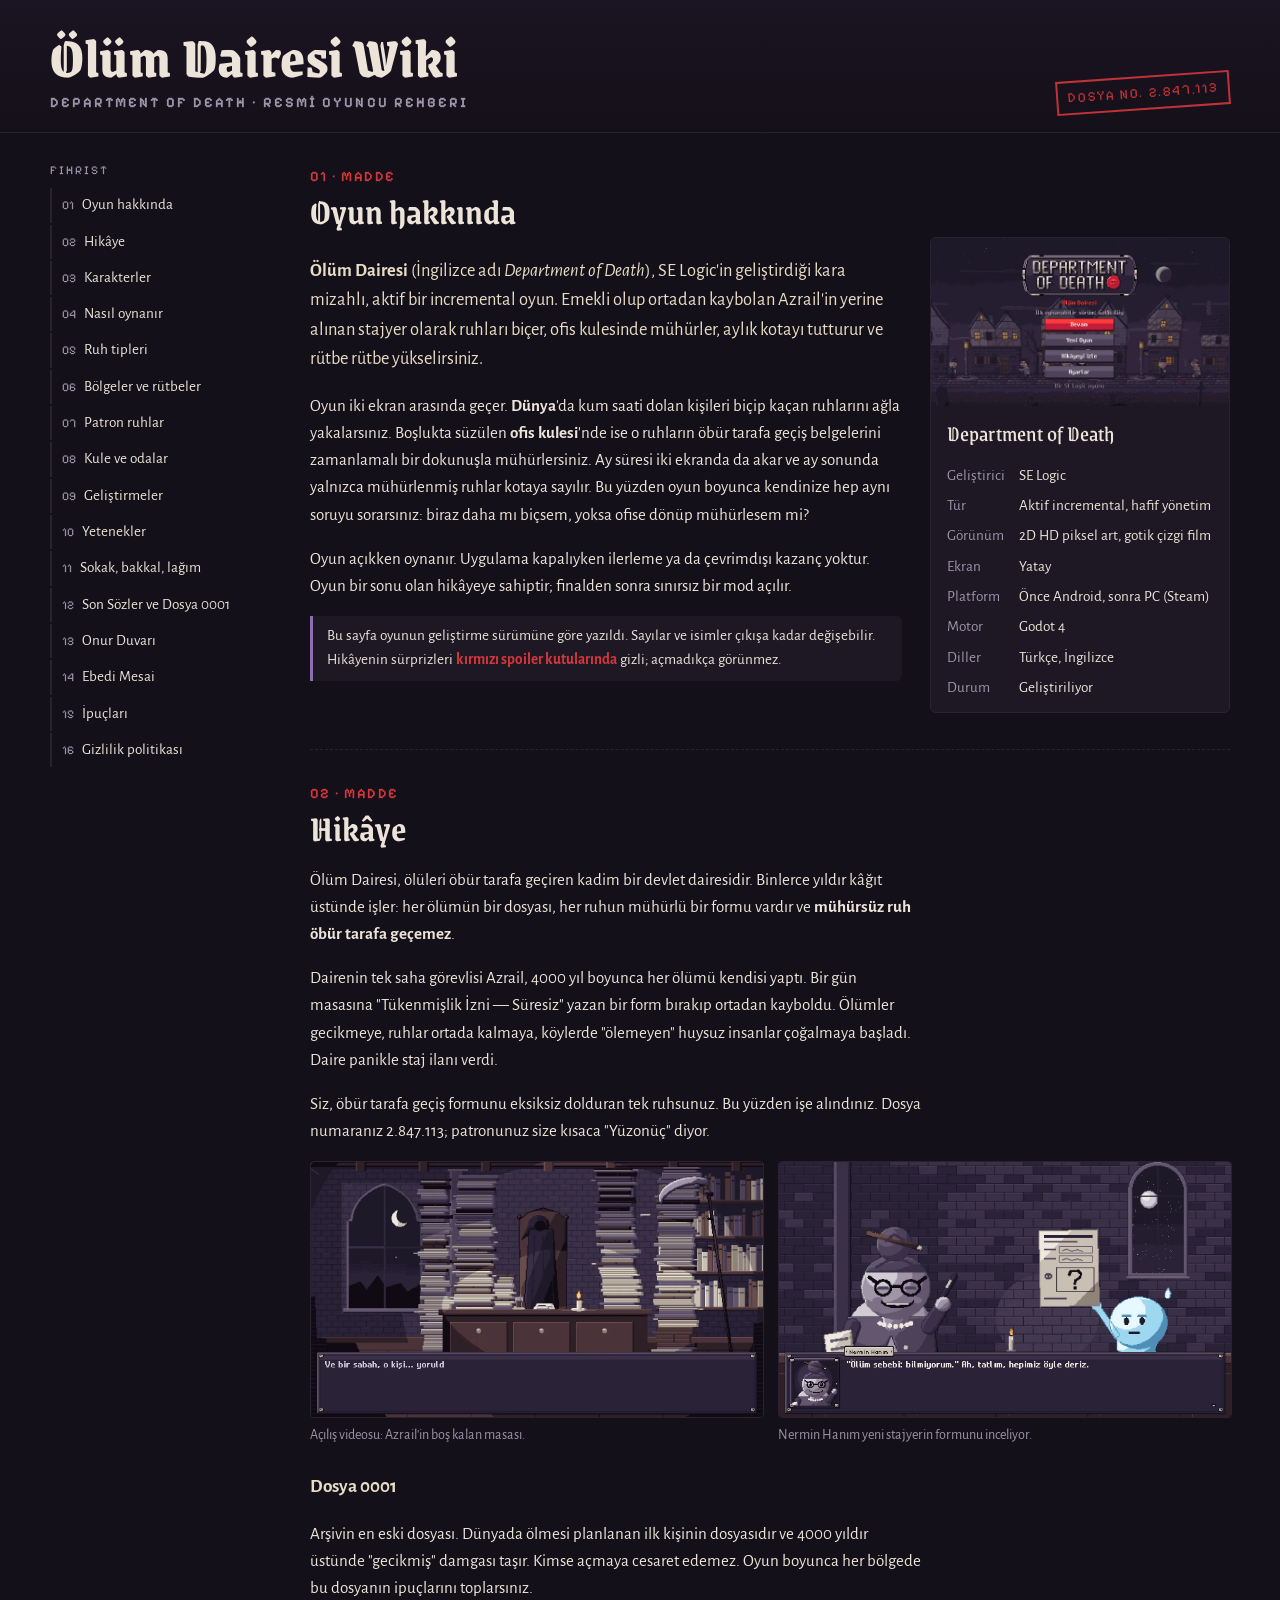
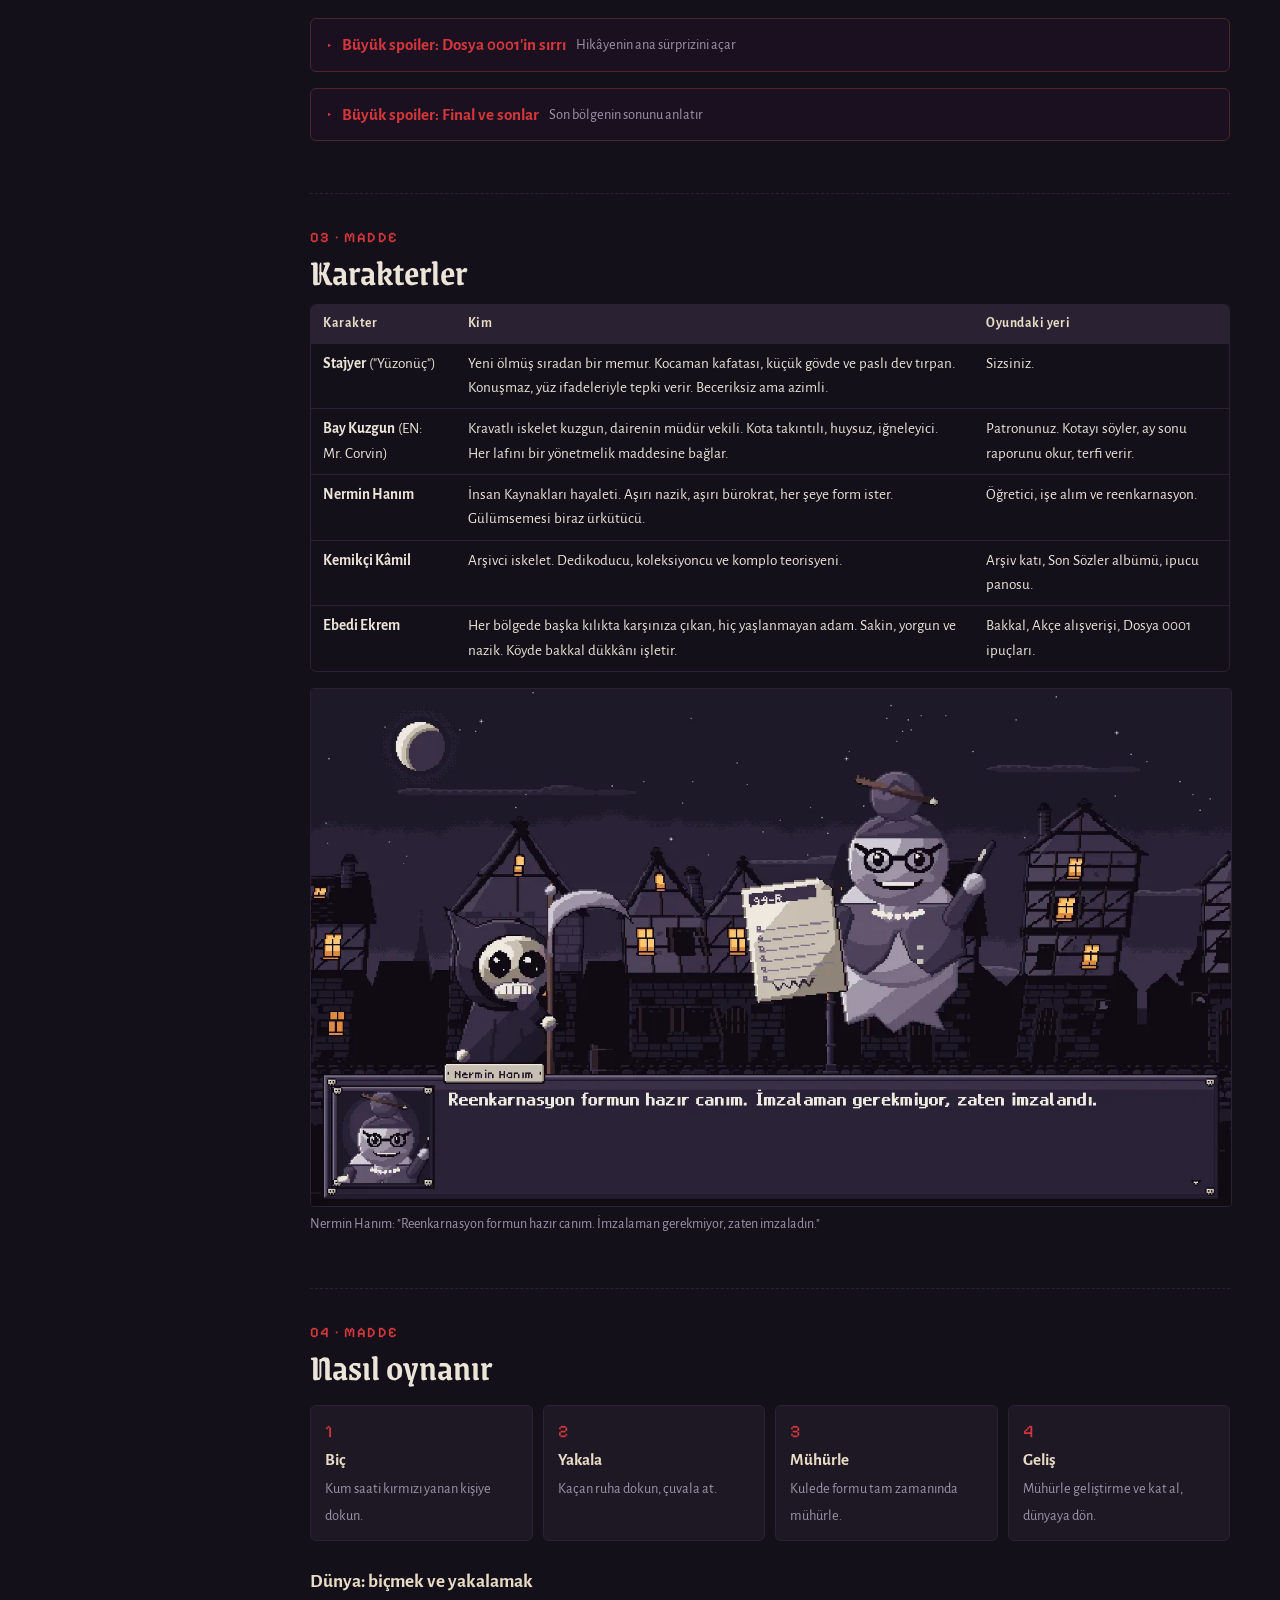
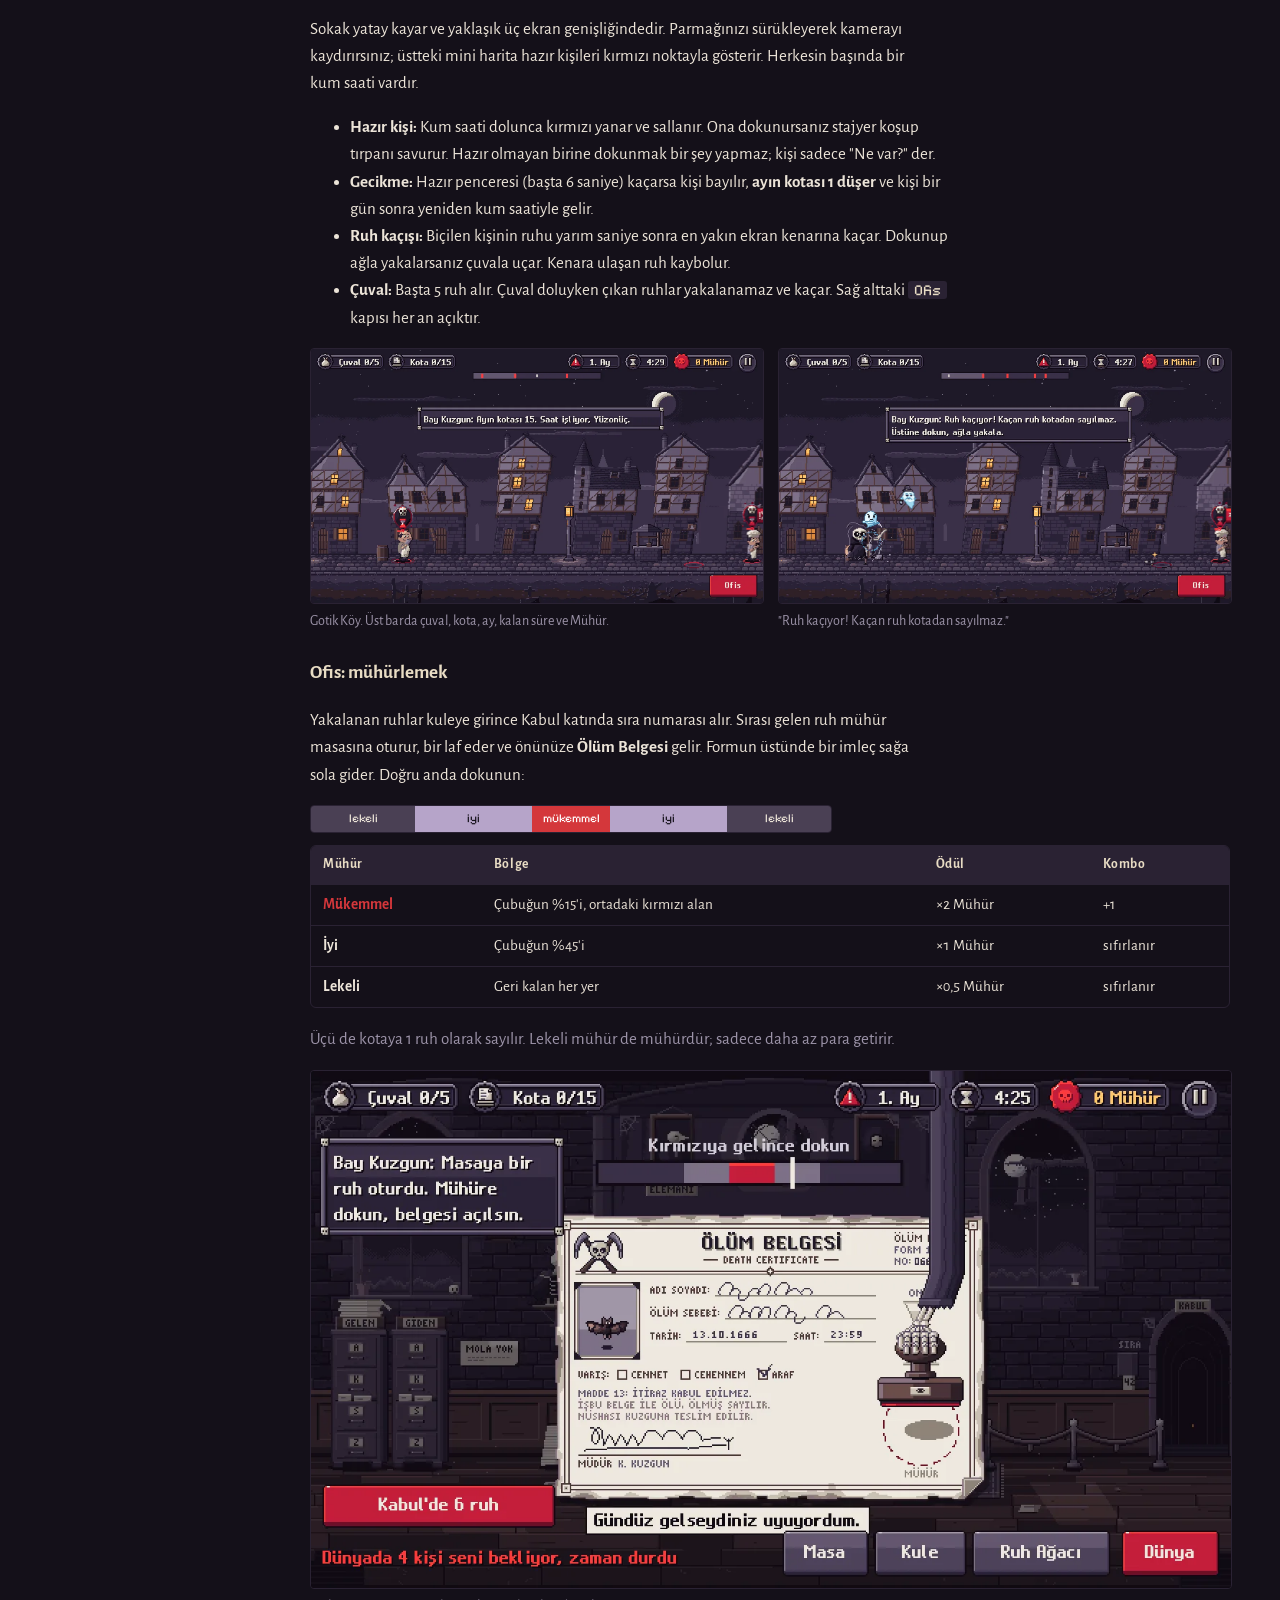
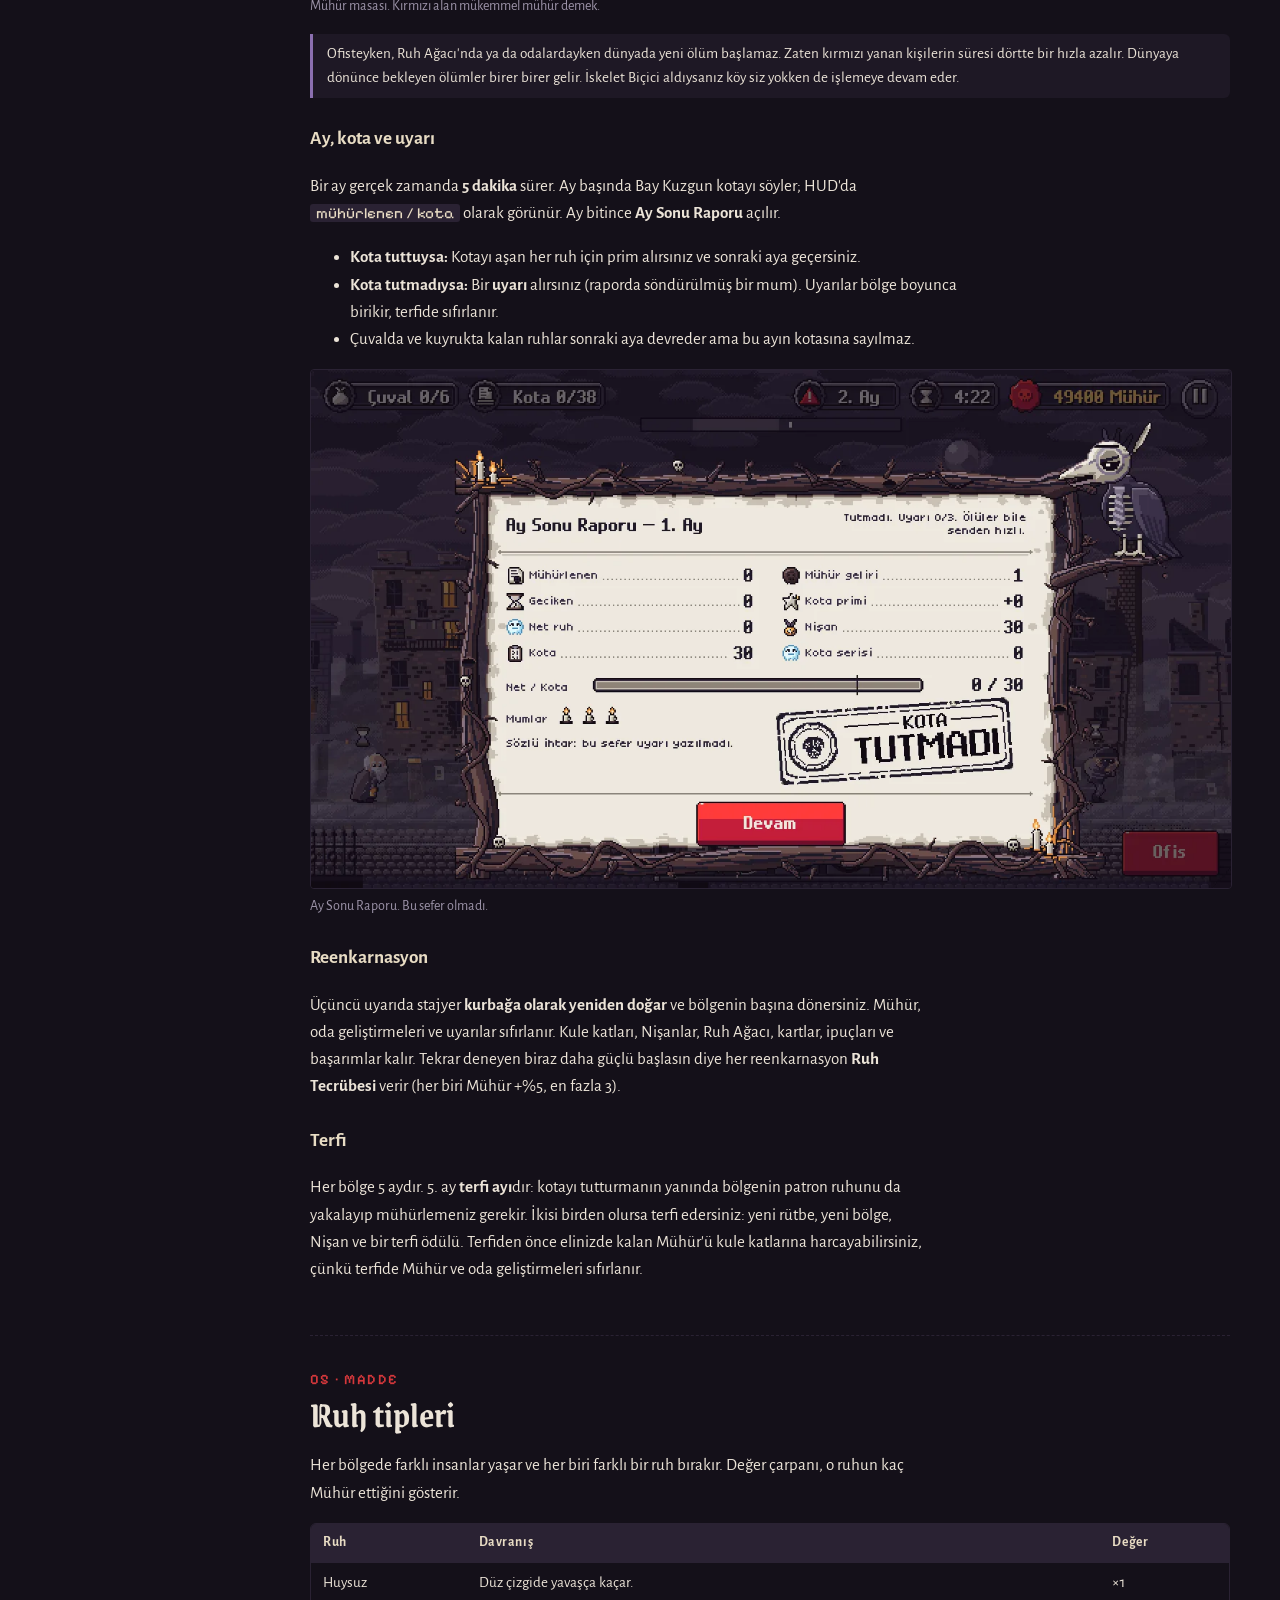
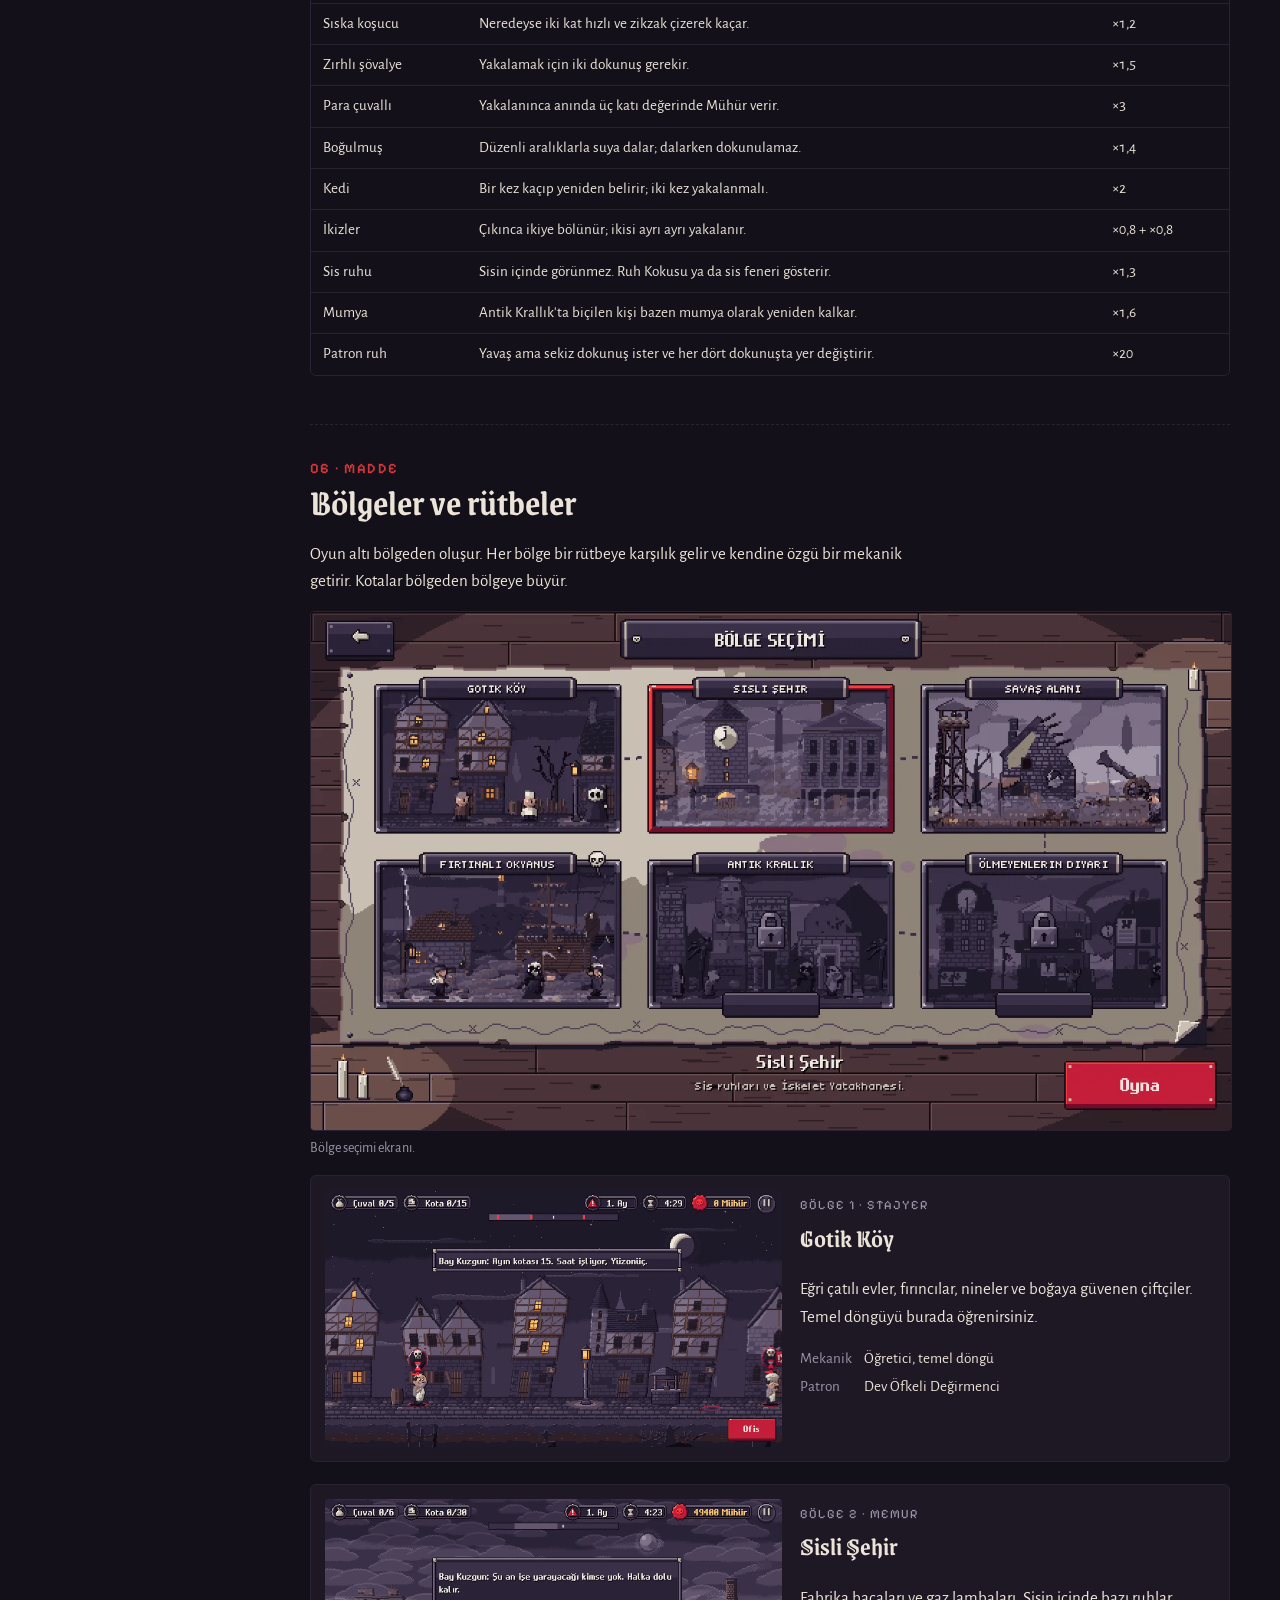
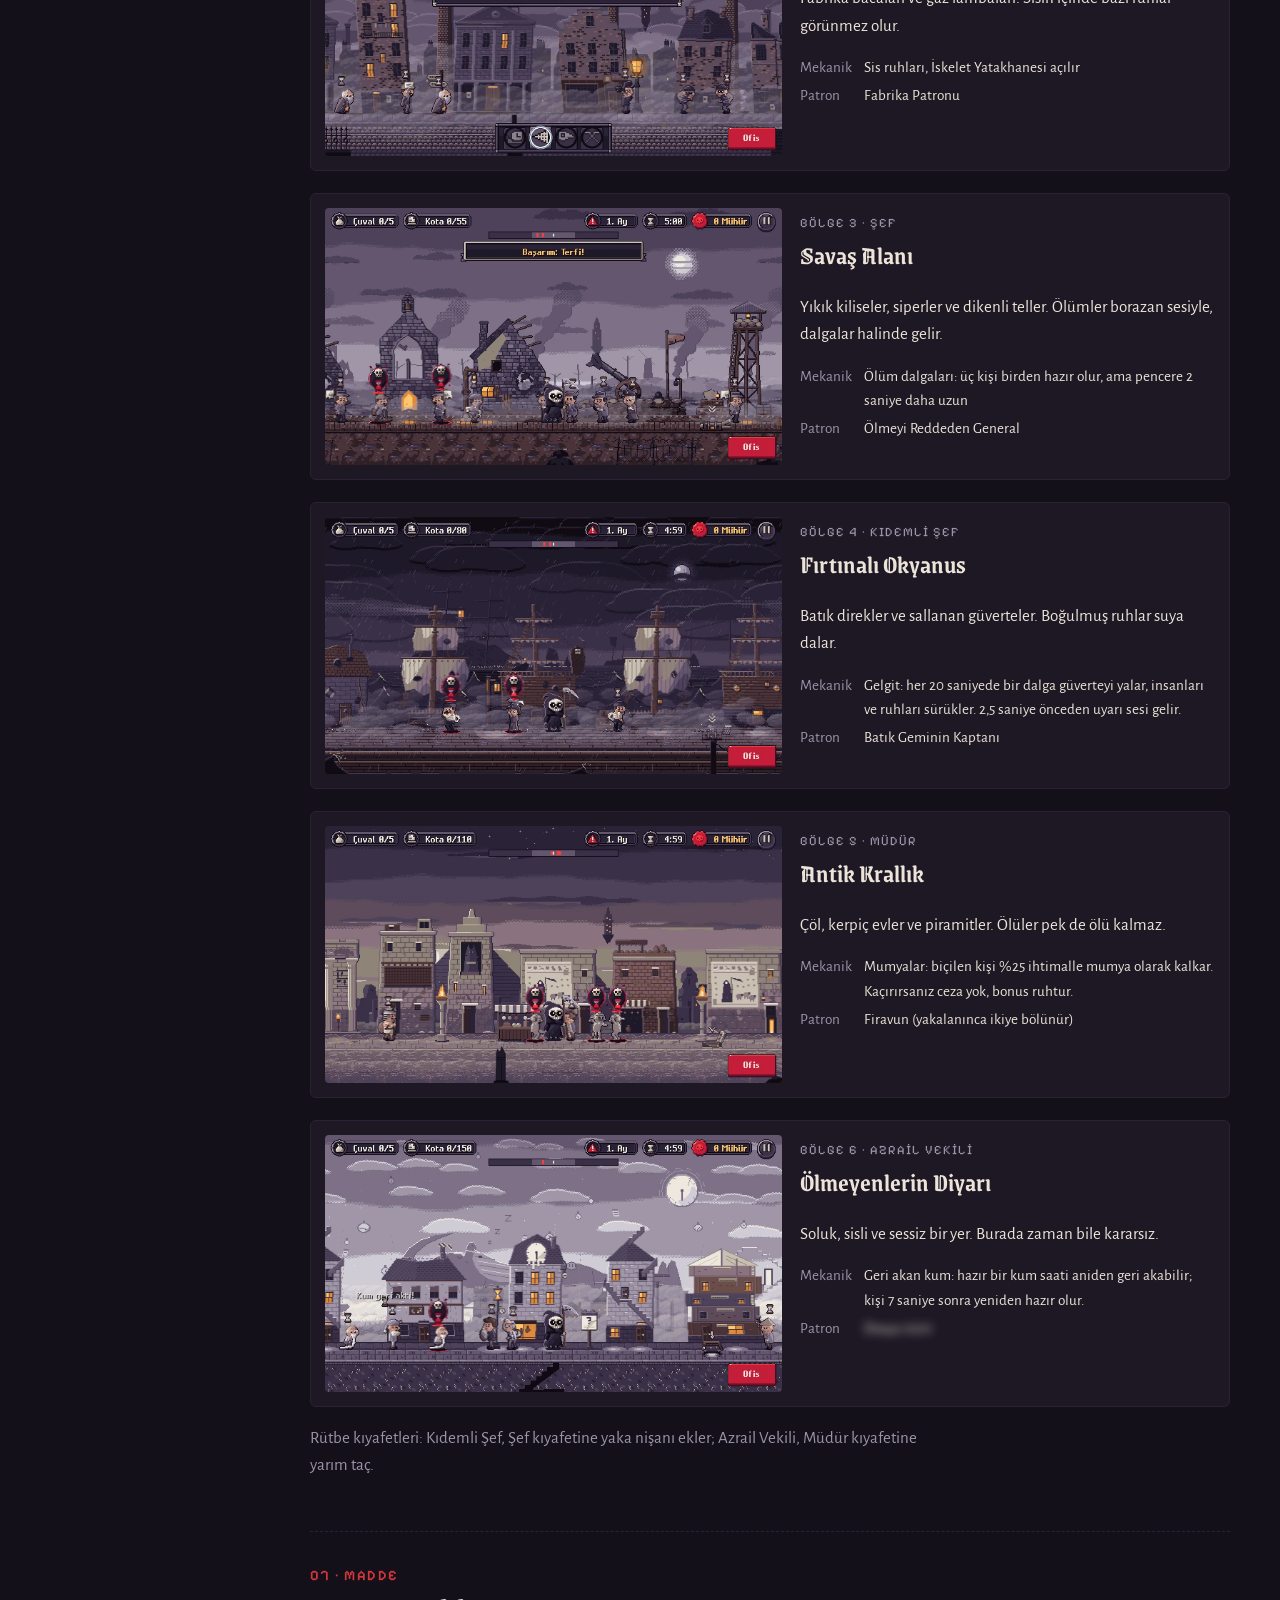
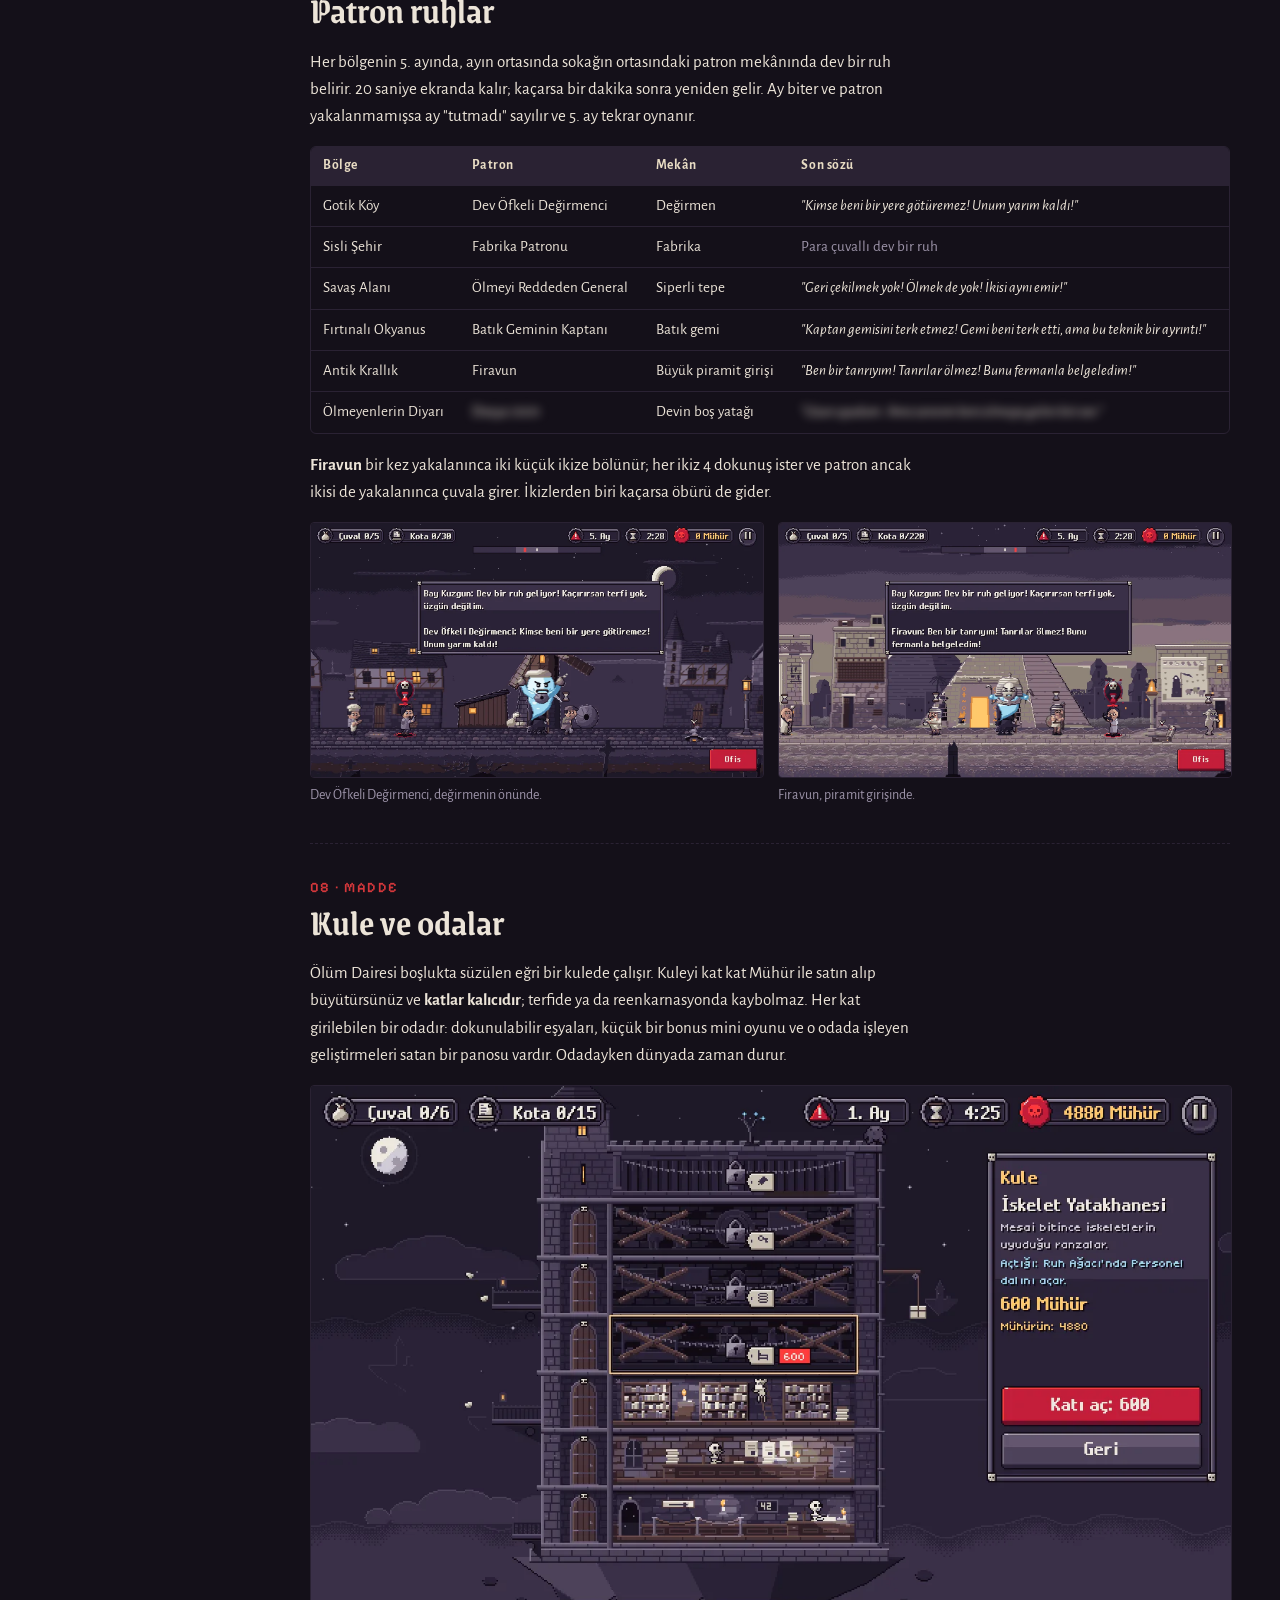
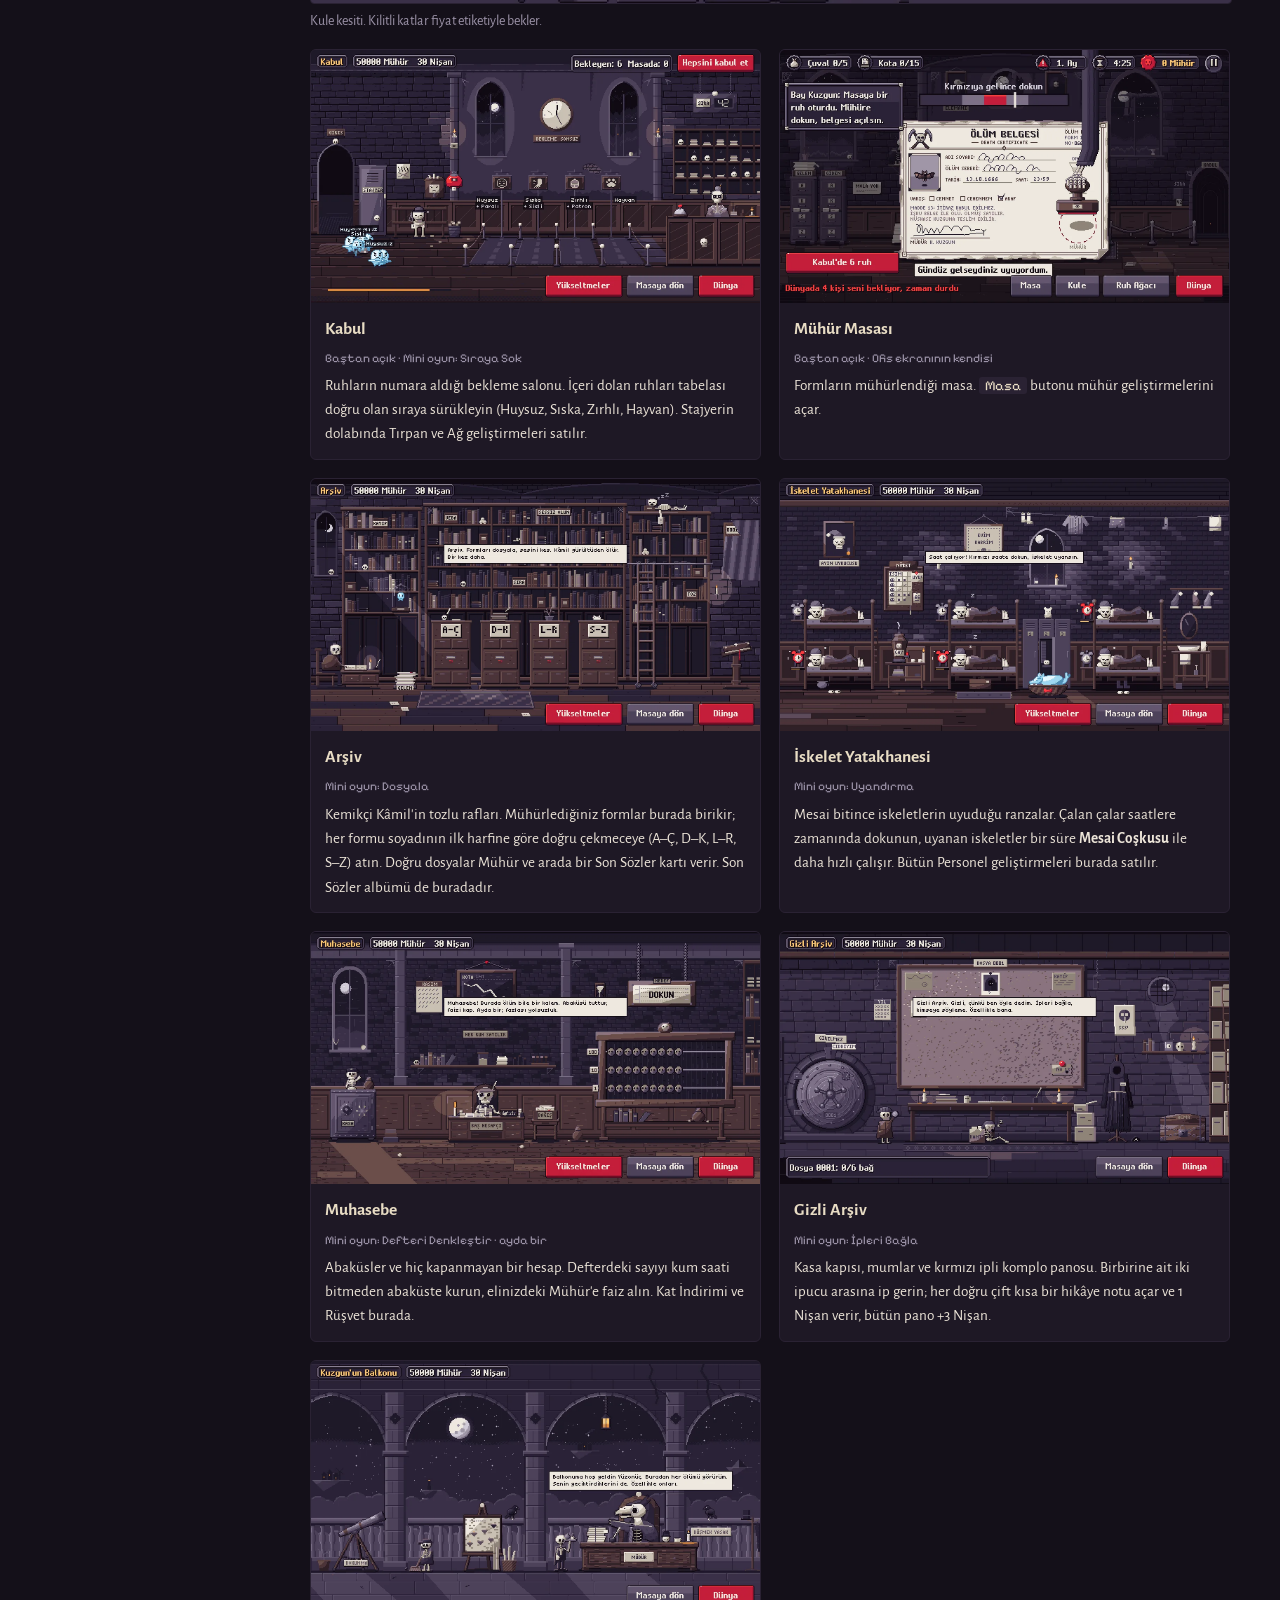
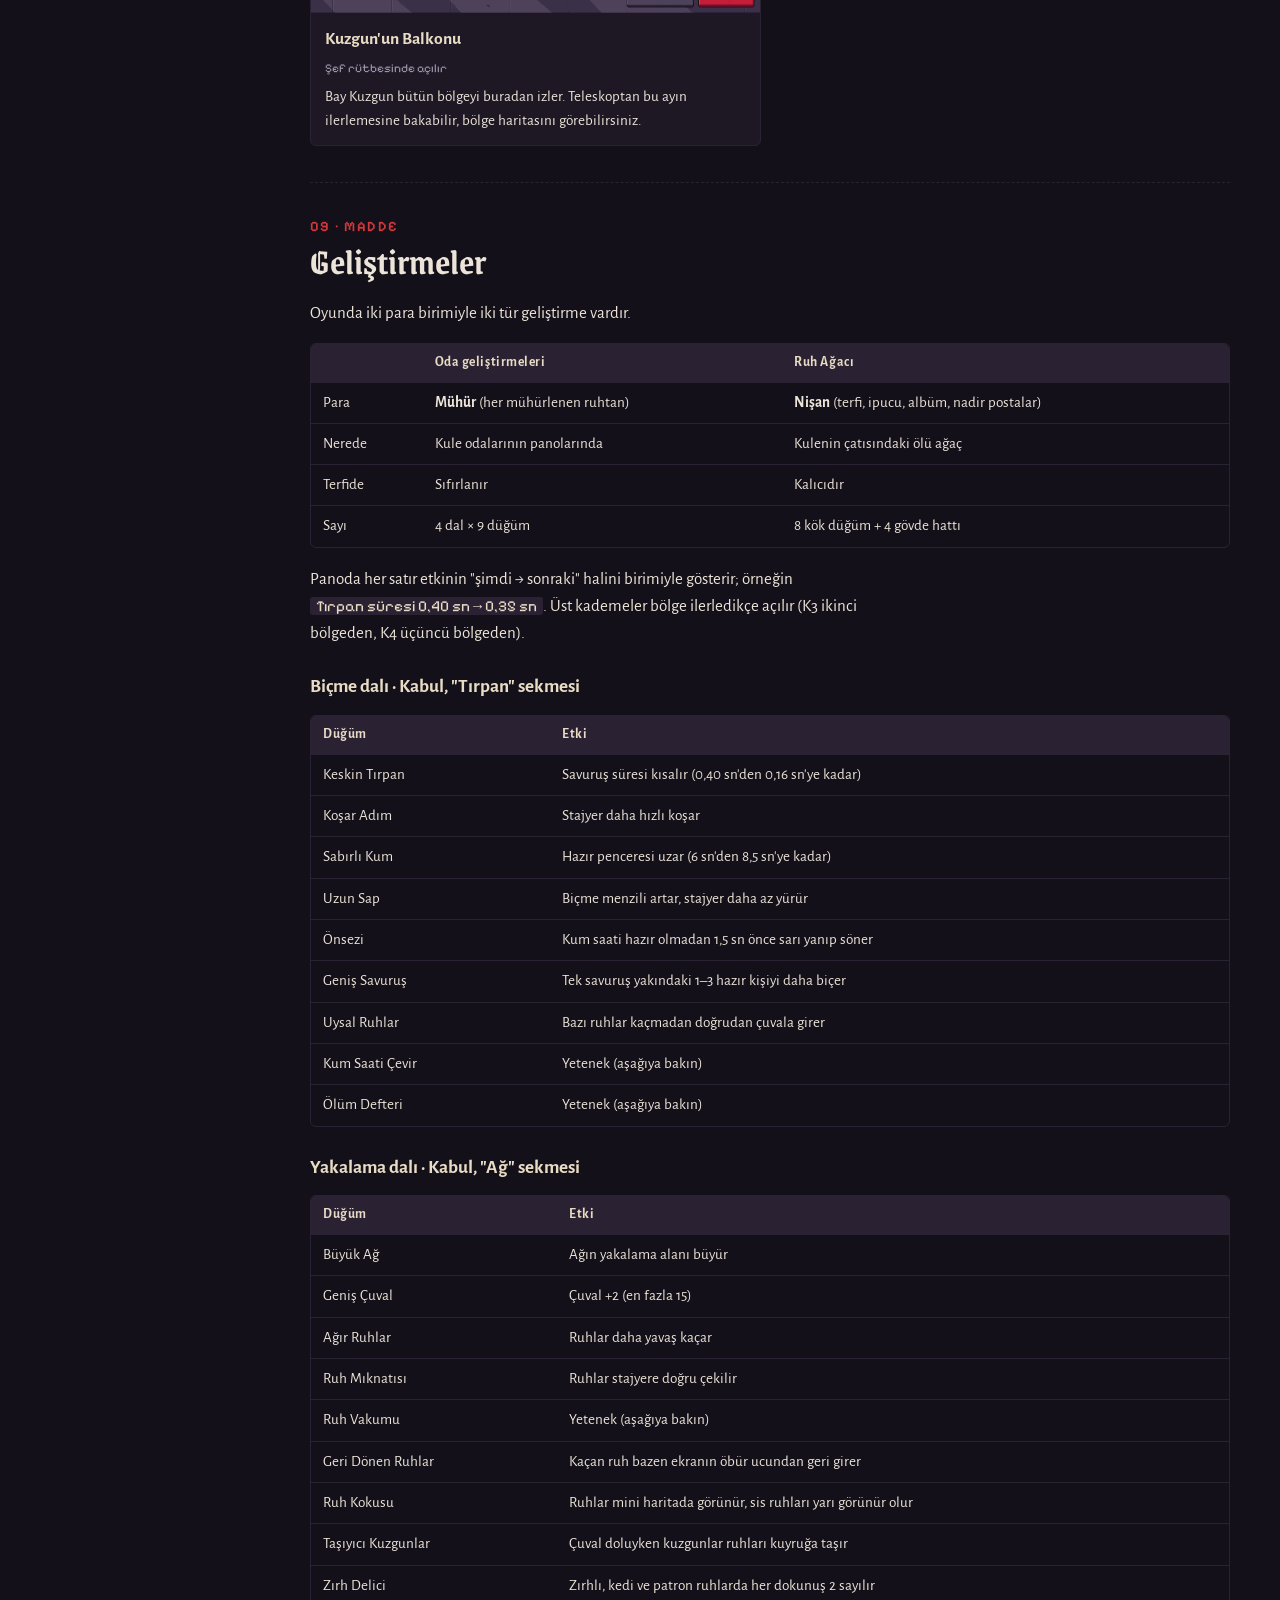
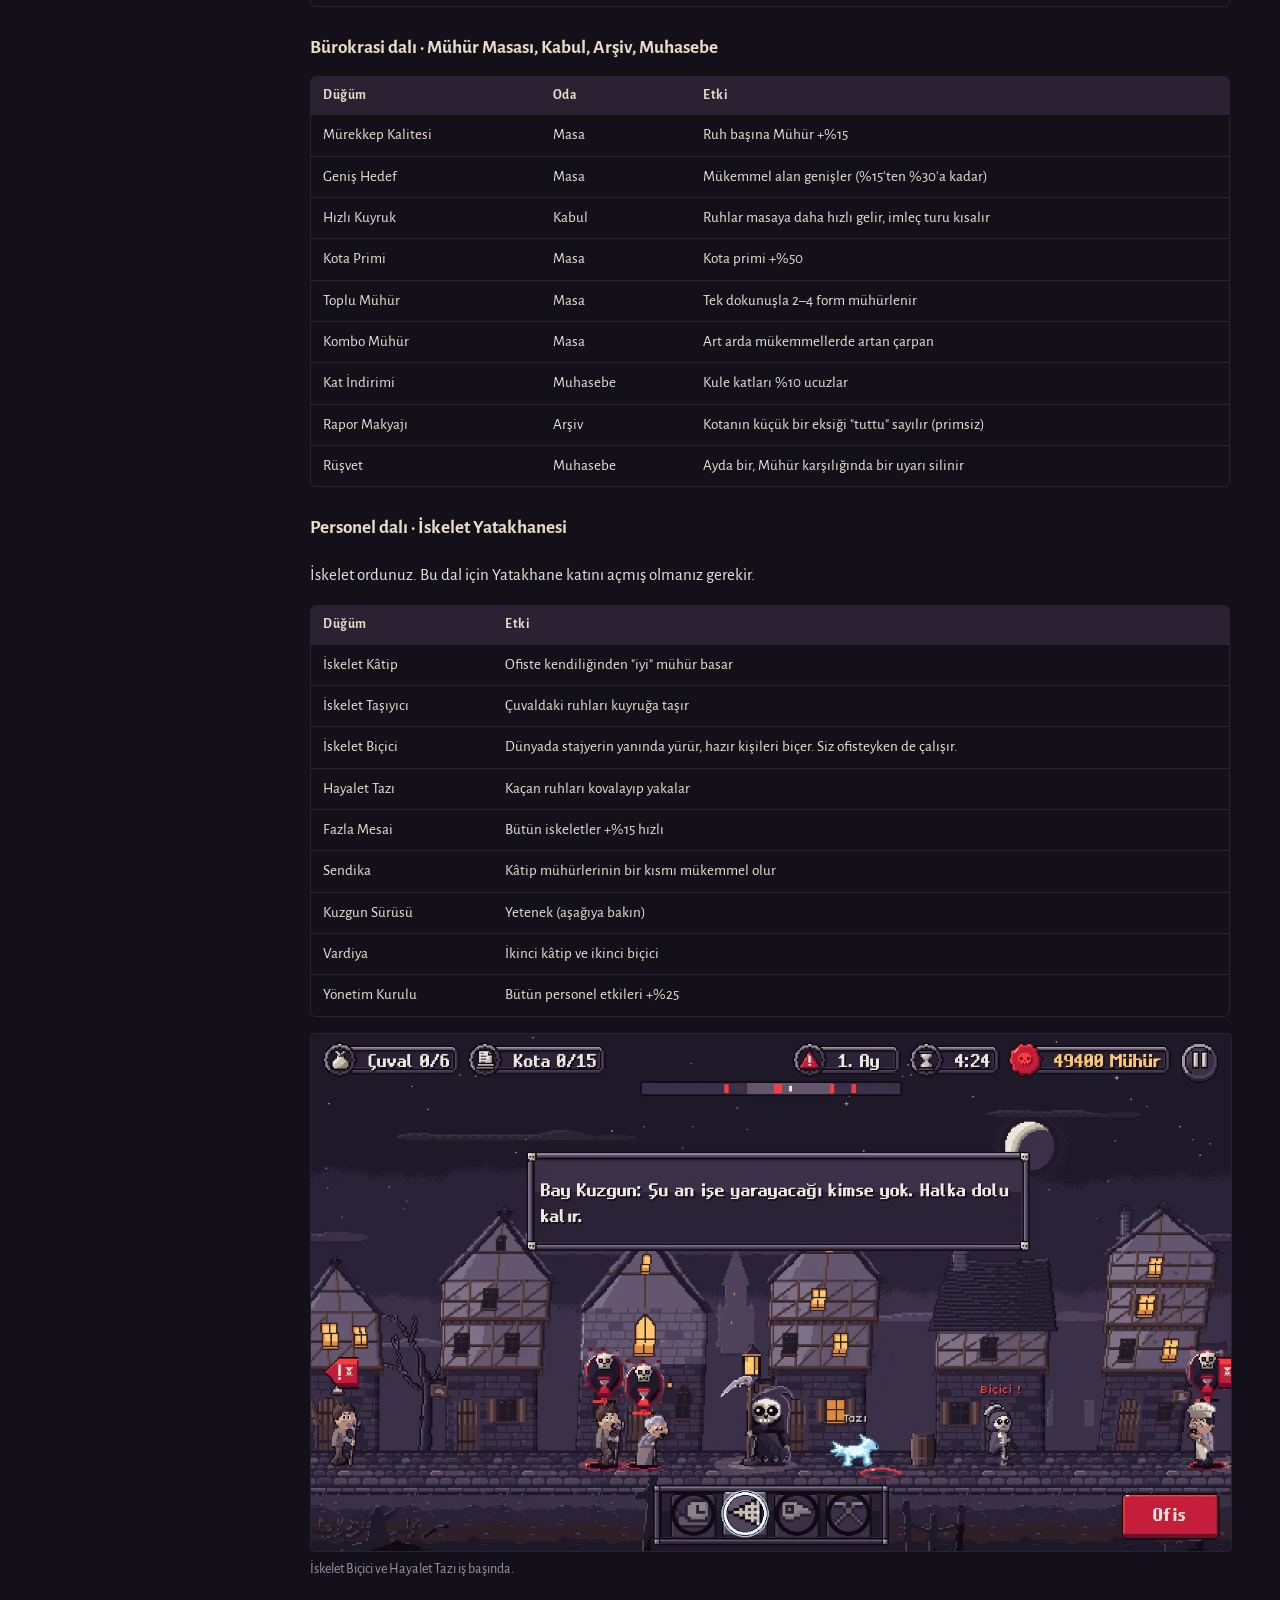
==== index.html @ 9bfd8028 "Add files via upload" ====
<!doctype html><html><head><meta charset="utf-8"><meta name=viewport content="width=device-width,initial-scale=1,viewport-fit=cover"><style>:root{color-scheme:light;box-sizing:border-box;padding-top:env(safe-area-inset-top,0px);padding-bottom:env(safe-area-inset-bottom,0px)}html{scroll-padding-top:env(safe-area-inset-top,0px)}body{margin:0;padding:0;font:14px -apple-system,BlinkMacSystemFont,sans-serif;background:#fff;color:#000}img{max-width:100%}[hidden]:not([hidden=until-found i]){display:none!important}</style></head><body>
<title>Ölüm Dairesi Wiki</title>
<link rel="preconnect" href="https://fonts.googleapis.com">
<link rel="preconnect" href="https://fonts.gstatic.com" crossorigin>
<link rel="stylesheet" href="https://fonts.googleapis.com/css2?family=Grenze+Gotisch:wght@600;800&family=Alegreya+Sans:ital,wght@0,400;0,500;0,700;1,400&family=Pixelify+Sans:wght@500&display=swap">
<style>
/* Layout: arşiv dosyası gibi bir wiki; solda yapışkan fihrist, sağda maddeler. Oyunun kendi paleti (mor, gri, siyah; kırmızı yalnızca vurgu). Tek ve bilinçli koyu tema. */
:root{
  --void:#141019;          /* kulenin asılı durduğu boşluk */
  --stone:#1e1825;         /* kart zemini */
  --slate:#2a2233;         /* çizgiler, tablo başlıkları */
  --ash:#9c93a8;           /* ikincil metin */
  --bone:#ece4d8;          /* ana metin, kemik rengi */
  --seal:#d4373b;          /* mühür kırmızısı: yalnızca "dokun" ve vurgu */
  --violet:#8b6fb0;        /* ruh moru */
  --parch:#e8dcc4;         /* form kâğıdı */
  --ink:#2b2030;
  --f-display:"Grenze Gotisch","Cormorant Garamond",Georgia,serif;
  --f-body:"Alegreya Sans","Segoe UI",system-ui,sans-serif;
  --f-pixel:"Pixelify Sans","Courier New",monospace;
  color-scheme:dark;
}
html{scroll-behavior:smooth;scroll-padding-top:72px}
@media (prefers-reduced-motion:reduce){html{scroll-behavior:auto}*{transition:none!important}}
body{background:var(--void);color:var(--bone);font-family:var(--f-body);font-size:17px;line-height:1.6}
a{color:#c9a8f0}
a:focus-visible,button:focus-visible,summary:focus-visible{outline:2px solid var(--seal);outline-offset:2px;border-radius:4px}

.wrap{max-width:1180px;margin:0 auto;padding-left:max(16px,env(safe-area-inset-left,0px));padding-right:max(16px,env(safe-area-inset-right,0px))}

/* Başlık bandı */
.mast{border-bottom:1px solid var(--slate);background:linear-gradient(180deg,#1b1422 0%,var(--void) 100%);margin-top:calc(-1 * env(safe-area-inset-top,0px));padding-top:env(safe-area-inset-top,0px)}
.mast .wrap{padding-block:28px 22px;display:flex;flex-wrap:wrap;gap:8px 24px;align-items:end;justify-content:space-between}
.mast h1{font-family:var(--f-display);font-weight:800;font-size:clamp(2.4rem,6vw,3.6rem);line-height:1;margin:0;letter-spacing:.01em;text-wrap:balance}
.mast h1 small{display:block;font-family:var(--f-pixel);font-size:.9rem;letter-spacing:.14em;color:var(--ash);margin-top:10px;text-transform:uppercase}
.stamp{font-family:var(--f-pixel);color:var(--seal);border:2px solid var(--seal);padding:4px 10px;transform:rotate(-4deg);display:inline-block;letter-spacing:.12em;font-size:.85rem;opacity:.9}

/* İki sütun */
.grid{display:grid;grid-template-columns:220px minmax(0,1fr);gap:40px;padding-block:28px 80px}
nav.toc{position:sticky;top:calc(env(safe-area-inset-top,0px) + 16px);align-self:start;max-height:calc(100vh - 32px);overflow:auto;font-size:.95rem}
nav.toc .lbl{font-family:var(--f-pixel);font-size:.75rem;letter-spacing:.16em;color:var(--ash);text-transform:uppercase;margin-bottom:8px}
nav.toc ol{list-style:none;margin:0;padding:0;display:flex;flex-direction:column;gap:2px;counter-reset:t}
nav.toc a{display:block;padding:5px 10px;border-left:2px solid var(--slate);color:var(--bone);text-decoration:none}
nav.toc a:hover{border-left-color:var(--seal);background:var(--stone)}
nav.toc a span{font-family:var(--f-pixel);color:var(--ash);font-size:.75rem;margin-right:8px}

@media (max-width:860px){
  .grid{grid-template-columns:minmax(0,1fr);gap:20px}
  nav.toc{position:sticky;top:env(safe-area-inset-top,0px);z-index:5;background:var(--void);max-height:none;margin-inline:calc(-1 * max(16px,env(safe-area-inset-left,0px)));padding:10px max(16px,env(safe-area-inset-left,0px));border-bottom:1px solid var(--slate)}
  nav.toc .lbl{display:none}
  nav.toc ol{flex-direction:row;overflow-x:auto;gap:6px;scrollbar-width:none}
  nav.toc a{white-space:nowrap;border:1px solid var(--slate);border-radius:999px;padding:4px 12px}
  nav.toc a span{display:none}
  body::before{content:"";position:fixed;inset:0 0 auto;height:env(safe-area-inset-top,0px);z-index:10;background:var(--void)}
}

main{min-width:0}
section{padding-block:8px 36px;border-bottom:1px dashed var(--slate);margin-bottom:28px}
section:last-of-type{border-bottom:0}
h2{font-family:var(--f-display);font-weight:600;font-size:clamp(1.8rem,4vw,2.3rem);line-height:1.1;margin:0 0 6px;text-wrap:balance}
h2 .no{font-family:var(--f-pixel);font-size:.9rem;color:var(--seal);letter-spacing:.1em;display:block;margin-bottom:6px}
h3{font-family:var(--f-body);font-weight:700;font-size:1.2rem;margin:26px 0 8px;color:var(--parch)}
p,li{max-width:68ch}
.lead{font-size:1.15rem;color:var(--parch)}
.muted{color:var(--ash)}
.term{font-family:var(--f-pixel);font-size:.9em;color:var(--parch);background:var(--slate);padding:0 6px;border-radius:3px;white-space:nowrap}

/* Bilgi kutusu */
.intro{display:grid;grid-template-columns:minmax(0,1fr) 300px;gap:28px;align-items:start}
@media (max-width:980px){.intro{grid-template-columns:minmax(0,1fr)}}
.infobox{background:var(--stone);border:1px solid var(--slate);border-radius:6px;overflow:hidden}
.infobox img{display:block;width:100%;aspect-ratio:16/9;object-fit:cover}
.infobox dl{margin:0;padding:12px 16px;display:grid;grid-template-columns:auto 1fr;gap:6px 14px;font-size:.95rem}
.infobox dt{color:var(--ash)}
.infobox dd{margin:0}
.infobox .cap{font-family:var(--f-display);font-size:1.4rem;padding:10px 16px 0}

figure{margin:16px 0}
figure img{display:block;width:100%;max-width:100%;border-radius:4px;border:1px solid var(--slate);image-rendering:auto}
figcaption{font-size:.88rem;color:var(--ash);margin-top:6px}
.shots{display:grid;grid-template-columns:repeat(2,minmax(0,1fr));gap:16px}
@media (max-width:620px){.shots{grid-template-columns:minmax(0,1fr)}}
.shots figure{margin:0}

/* Tablolar */
.tbl{overflow-x:auto;margin:12px 0;border:1px solid var(--slate);border-radius:6px}
table{border-collapse:collapse;width:100%;font-size:.95rem;min-width:520px}
th,td{text-align:left;padding:8px 12px;border-bottom:1px solid var(--slate);vertical-align:top}
th{background:var(--slate);font-weight:700;color:var(--parch);font-size:.85rem;letter-spacing:.04em}
tr:last-child td{border-bottom:0}
td.n{font-variant-numeric:tabular-nums;white-space:nowrap}

/* Döngü şeridi */
.loop{display:grid;grid-template-columns:repeat(4,minmax(0,1fr));gap:10px;margin:18px 0;padding:0;list-style:none;counter-reset:s}
@media (max-width:700px){.loop{grid-template-columns:repeat(2,minmax(0,1fr))}}
.loop li{background:var(--stone);border:1px solid var(--slate);border-radius:6px;padding:12px 14px;counter-increment:s}
.loop li::before{content:counter(s);font-family:var(--f-pixel);color:var(--seal);display:block;font-size:1.1rem}
.loop b{display:block;color:var(--parch)}
.loop span{font-size:.9rem;color:var(--ash)}

/* Mühür çubuğu */
.bar{display:flex;height:26px;border-radius:4px;overflow:hidden;border:1px solid var(--slate);margin:10px 0 4px;max-width:520px;font-family:var(--f-pixel);font-size:.75rem}
.bar div{display:flex;align-items:center;justify-content:center;color:var(--void)}
.bar .x{background:#4a4054;color:var(--bone)}
.bar .g{background:#b6a4c9}
.bar .p{background:var(--seal);color:#fff}

/* Bölge kartları */
.regions{display:grid;gap:22px}
.region{display:grid;grid-template-columns:minmax(0,1.1fr) minmax(0,1fr);gap:18px;background:var(--stone);border:1px solid var(--slate);border-radius:6px;padding:14px}
@media (max-width:760px){.region{grid-template-columns:minmax(0,1fr)}}
.region img{width:100%;border-radius:4px;display:block}
.region h3{margin:0 0 4px;font-family:var(--f-display);font-weight:600;font-size:1.6rem;color:var(--bone)}
.region .rk{font-family:var(--f-pixel);font-size:.8rem;color:var(--ash);letter-spacing:.08em}
.region dl{margin:10px 0 0;display:grid;grid-template-columns:auto 1fr;gap:4px 12px;font-size:.95rem}
.region dt{color:var(--ash)}
.region dd{margin:0}

/* Oda kartları */
.rooms{display:grid;grid-template-columns:repeat(2,minmax(0,1fr));gap:18px}
@media (max-width:760px){.rooms{grid-template-columns:minmax(0,1fr)}}
.room{background:var(--stone);border:1px solid var(--slate);border-radius:6px;overflow:hidden;display:flex;flex-direction:column}
.room img{width:100%;display:block;aspect-ratio:16/9;object-fit:cover}
.room .b{padding:12px 14px;display:flex;flex-direction:column;gap:6px}
.room h4{margin:0;font-size:1.1rem;color:var(--parch)}
.room p{margin:0;font-size:.95rem}
.room .tag{font-family:var(--f-pixel);font-size:.75rem;color:var(--ash)}

/* Son Sözler kartları */
.cards{display:grid;grid-template-columns:repeat(3,minmax(0,1fr));gap:14px}
@media (max-width:760px){.cards{grid-template-columns:minmax(0,1fr)}}
.card{background:var(--parch);color:var(--ink);border-radius:4px;padding:14px 16px;position:relative;box-shadow:0 2px 0 #00000055}
.card q{font-style:italic;display:block;font-size:1rem}
.card .who{font-family:var(--f-pixel);font-size:.8rem;margin-top:8px;color:#5a4a5e}
.card .r{position:absolute;top:8px;right:10px;font-family:var(--f-pixel);font-size:.7rem;color:#7a6a7e}

/* Başarımlar */
.ach{display:grid;grid-template-columns:repeat(3,minmax(0,1fr));gap:10px;list-style:none;padding:0;margin:14px 0}
@media (max-width:860px){.ach{grid-template-columns:repeat(2,minmax(0,1fr))}}
@media (max-width:460px){.ach{grid-template-columns:minmax(0,1fr)}}
.ach li{background:var(--stone);border:1px solid var(--slate);border-radius:6px;padding:10px 12px;display:flex;flex-direction:column;gap:2px;min-width:0}
.ach b{color:var(--parch)}
.ach i{font-style:normal;font-size:.8rem;color:var(--ash)}
.ach span{font-size:.92rem}

/* Spoiler */
details.spoil{background:#1a1020;border:1px solid #4a2530;border-radius:6px;margin:16px 0}
details.spoil summary{cursor:pointer;padding:12px 16px;font-weight:700;color:var(--seal);list-style:none;display:flex;gap:10px;align-items:center}
details.spoil summary::-webkit-details-marker{display:none}
details.spoil summary::before{content:"▶";font-size:.7rem;transition:transform .15s}
details.spoil[open] summary::before{transform:rotate(90deg)}
details.spoil summary em{font-style:normal;font-weight:400;color:var(--ash);font-size:.9rem}
details.spoil > div{padding:0 16px 14px}
.blur{filter:blur(5px);cursor:pointer;transition:filter .2s;user-select:none}
.blur.on{filter:none;user-select:auto}

.note{border-left:3px solid var(--violet);padding:8px 14px;background:var(--stone);border-radius:0 6px 6px 0;margin:14px 0;font-size:.95rem}
footer{color:var(--ash);font-size:.85rem;padding-block:30px;border-top:1px solid var(--slate)}
</style>

<header class="mast">
  <div class="wrap">
    <h1>Ölüm Dairesi Wiki<small>Department of Death · resmî oyuncu rehberi</small></h1>
    <span class="stamp">DOSYA NO. 2.847.113</span>
  </div>
</header>

<div class="wrap grid">
<nav class="toc" aria-label="İçindekiler">
  <div class="lbl">Fihrist</div>
  <ol>
    <li><a href="#oyun"><span>01</span>Oyun hakkında</a></li>
    <li><a href="#hikaye"><span>02</span>Hikâye</a></li>
    <li><a href="#karakterler"><span>03</span>Karakterler</a></li>
    <li><a href="#nasil"><span>04</span>Nasıl oynanır</a></li>
    <li><a href="#ruhlar"><span>05</span>Ruh tipleri</a></li>
    <li><a href="#bolgeler"><span>06</span>Bölgeler ve rütbeler</a></li>
    <li><a href="#patronlar"><span>07</span>Patron ruhlar</a></li>
    <li><a href="#kule"><span>08</span>Kule ve odalar</a></li>
    <li><a href="#gelistirme"><span>09</span>Geliştirmeler</a></li>
    <li><a href="#yetenekler"><span>10</span>Yetenekler</a></li>
    <li><a href="#sokak"><span>11</span>Sokak, bakkal, lağım</a></li>
    <li><a href="#koleksiyon"><span>12</span>Son Sözler ve Dosya 0001</a></li>
    <li><a href="#basarimlar"><span>13</span>Onur Duvarı</a></li>
    <li><a href="#ebedi"><span>14</span>Ebedi Mesai</a></li>
    <li><a href="#ipuclari"><span>15</span>İpuçları</a></li>
    <li><a href="#gizlilik"><span>16</span>Gizlilik politikası</a></li>
  </ol>
</nav>

<main>

<section id="oyun">
  <h2><span class="no">01 · MADDE</span>Oyun hakkında</h2>
  <div class="intro">
    <div>
      <p class="lead"><b>Ölüm Dairesi</b> (İngilizce adı <i>Department of Death</i>), SE Logic'in geliştirdiği kara mizahlı, aktif bir incremental oyun. Emekli olup ortadan kaybolan Azrail'in yerine alınan stajyer olarak ruhları biçer, ofis kulesinde mühürler, aylık kotayı tutturur ve rütbe rütbe yükselirsiniz.</p>
      <p>Oyun iki ekran arasında geçer. <b>Dünya</b>'da kum saati dolan kişileri biçip kaçan ruhlarını ağla yakalarsınız. Boşlukta süzülen <b>ofis kulesi</b>'nde ise o ruhların öbür tarafa geçiş belgelerini zamanlamalı bir dokunuşla mühürlersiniz. Ay süresi iki ekranda da akar ve ay sonunda yalnızca mühürlenmiş ruhlar kotaya sayılır. Bu yüzden oyun boyunca kendinize hep aynı soruyu sorarsınız: biraz daha mı biçsem, yoksa ofise dönüp mühürlesem mi?</p>
      <p>Oyun açıkken oynanır. Uygulama kapalıyken ilerleme ya da çevrimdışı kazanç yoktur. Oyun bir sonu olan hikâyeye sahiptir; finalden sonra sınırsız bir mod açılır.</p>
      <div class="note">Bu sayfa oyunun geliştirme sürümüne göre yazıldı. Sayılar ve isimler çıkışa kadar değişebilir. Hikâyenin sürprizleri <b style="color:var(--seal)">kırmızı spoiler kutularında</b> gizli; açmadıkça görünmez.</div>
    </div>
    <aside class="infobox">
      <img src="img/01_title.webp" alt="Department of Death ana menüsü: gotik köy önünde oyun logosu ve Devam, Yeni Oyun, Hikâyeyi İzle, Ayarlar butonları">
      <div class="cap">Department of Death</div>
      <dl>
        <dt>Geliştirici</dt><dd>SE Logic</dd>
        <dt>Tür</dt><dd>Aktif incremental, hafif yönetim</dd>
        <dt>Görünüm</dt><dd>2D HD piksel art, gotik çizgi film</dd>
        <dt>Ekran</dt><dd>Yatay</dd>
        <dt>Platform</dt><dd>Önce Android, sonra PC (Steam)</dd>
        <dt>Motor</dt><dd>Godot 4</dd>
        <dt>Diller</dt><dd>Türkçe, İngilizce</dd>
        <dt>Durum</dt><dd>Geliştiriliyor</dd>
      </dl>
    </aside>
  </div>
</section>

<section id="hikaye">
  <h2><span class="no">02 · MADDE</span>Hikâye</h2>
  <p>Ölüm Dairesi, ölüleri öbür tarafa geçiren kadim bir devlet dairesidir. Binlerce yıldır kâğıt üstünde işler: her ölümün bir dosyası, her ruhun mühürlü bir formu vardır ve <b>mühürsüz ruh öbür tarafa geçemez</b>.</p>
  <p>Dairenin tek saha görevlisi Azrail, 4000 yıl boyunca her ölümü kendisi yaptı. Bir gün masasına "Tükenmişlik İzni — Süresiz" yazan bir form bırakıp ortadan kayboldu. Ölümler gecikmeye, ruhlar ortada kalmaya, köylerde "ölemeyen" huysuz insanlar çoğalmaya başladı. Daire panikle staj ilanı verdi.</p>
  <p>Siz, öbür tarafa geçiş formunu eksiksiz dolduran tek ruhsunuz. Bu yüzden işe alındınız. Dosya numaranız 2.847.113; patronunuz size kısaca "Yüzonüç" diyor.</p>
  <div class="shots">
    <figure><img src="img/30_intro_01.webp" alt="Açılış videosu: gece, mum ışığında kağıt yığınlarıyla dolu Azrail'in boş ofisi" loading="lazy"><figcaption>Açılış videosu: Azrail'in boş kalan masası.</figcaption></figure>
    <figure><img src="img/30_intro_05.webp" alt="Açılış videosu: Nermin Hanım küçük mavi ruha form uzatıyor" loading="lazy"><figcaption>Nermin Hanım yeni stajyerin formunu inceliyor.</figcaption></figure>
  </div>
  <h3>Dosya 0001</h3>
  <p>Arşivin en eski dosyası. Dünyada ölmesi planlanan ilk kişinin dosyasıdır ve 4000 yıldır üstünde "gecikmiş" damgası taşır. Kimse açmaya cesaret edemez. Oyun boyunca her bölgede bu dosyanın ipuçlarını toplarsınız.</p>
  <details class="spoil">
    <summary>Büyük spoiler: Dosya 0001'in sırrı <em>Hikâyenin ana sürprizini açar</em></summary>
    <div>
      <p>Dosya 0001, Azrail'in kendi dosyasıdır. Dünyanın ilk ölümü planlandığında sıradaki isim Ekrem adında bir çobandı. O gün ruhları götürecek kimse yoktu; Ekrem ölmek yerine ilk ruhu kendisi götürdü ve Azrail oldu. Kendi dosyası hiç kapanmadı.</p>
      <p>4000 yıl sonra hiç yaşamadığı "hayatın ortasını" merak edip insan kılığına girdi. Her bölgede gördüğünüz, hiç yaşlanmayan <b>Ebedi Ekrem</b> odur: köyde bakkal, şehirde saatçi, savaşta sıhhiyeci, okyanusta fener bekçisi, antik krallıkta kâhin.</p>
    </div>
  </details>
  <details class="spoil">
    <summary>Büyük spoiler: Final ve sonlar <em>Son bölgenin sonunu anlatır</em></summary>
    <div>
      <p>Ölmeyenlerin Diyarı'nın 5. ayında patron ruh olarak Dosya 0001 çıkar: dev, yorgun, uykulu bir yaşlı adam ruhu. Masaya geldiğinde size tek bir seçim sunulur.</p>
      <ul>
        <li><b>Mühürle:</b> Dosya kapanır. Azrail 4000 yıl sonra ilk kez dinlenir ve stajyer yeni Azrail olur. Bay Kuzgun ağlar ama "Bu gözyaşı yönetmeliğe aykırı" der.</li>
        <li><b>Formu yırt:</b> Stajyer dosyayı yırtar ve Ekrem'e bir hayat verir. Ekrem tacını bırakıp köyde bakkal açar. Stajyer yine Azrail olur, ama artık "gecikmiş" damgası taşıyan tek dosya ona aittir.</li>
      </ul>
      <p><b>Gizli son:</b> 18 ipucunun hepsini topladıysanız, seçtiğiniz sonun ardından o sona ait gizli bir sahne açılır. Ekrem ile Bay Kuzgun köy bakkalında çay içer ve Ekrem, stajyerin kusursuz geçiş formunu masaya koyar. El yazısı onunkidir. "İyi seçmişim," der.</p>
    </div>
  </details>
</section>

<section id="karakterler">
  <h2><span class="no">03 · MADDE</span>Karakterler</h2>
  <div class="tbl"><table>
    <thead><tr><th>Karakter</th><th>Kim</th><th>Oyundaki yeri</th></tr></thead>
    <tbody>
      <tr><td><b>Stajyer</b> ("Yüzonüç")</td><td>Yeni ölmüş sıradan bir memur. Kocaman kafatası, küçük gövde ve paslı dev tırpan. Konuşmaz, yüz ifadeleriyle tepki verir. Beceriksiz ama azimli.</td><td>Sizsiniz.</td></tr>
      <tr><td><b>Bay Kuzgun</b> (EN: Mr. Corvin)</td><td>Kravatlı iskelet kuzgun, dairenin müdür vekili. Kota takıntılı, huysuz, iğneleyici. Her lafını bir yönetmelik maddesine bağlar.</td><td>Patronunuz. Kotayı söyler, ay sonu raporunu okur, terfi verir.</td></tr>
      <tr><td><b>Nermin Hanım</b></td><td>İnsan Kaynakları hayaleti. Aşırı nazik, aşırı bürokrat, her şeye form ister. Gülümsemesi biraz ürkütücü.</td><td>Öğretici, işe alım ve reenkarnasyon.</td></tr>
      <tr><td><b>Kemikçi Kâmil</b></td><td>Arşivci iskelet. Dedikoducu, koleksiyoncu ve komplo teorisyeni.</td><td>Arşiv katı, Son Sözler albümü, ipucu panosu.</td></tr>
      <tr><td><b>Ebedi Ekrem</b></td><td>Her bölgede başka kılıkta karşınıza çıkan, hiç yaşlanmayan adam. Sakin, yorgun ve nazik. Köyde bakkal dükkânı işletir.</td><td>Bakkal, Akçe alışverişi, Dosya 0001 ipuçları.</td></tr>
    </tbody>
  </table></div>
  <figure><img src="img/31_cs_reincarnation.webp" alt="Reenkarnasyon ara sahnesi: Nermin Hanım elinde formla stajyerin yanında duruyor" loading="lazy"><figcaption>Nermin Hanım: "Reenkarnasyon formun hazır canım. İmzalaman gerekmiyor, zaten imzaladın."</figcaption></figure>
</section>

<section id="nasil">
  <h2><span class="no">04 · MADDE</span>Nasıl oynanır</h2>
  <ol class="loop">
    <li><b>Biç</b><span>Kum saati kırmızı yanan kişiye dokun.</span></li>
    <li><b>Yakala</b><span>Kaçan ruha dokun, çuvala at.</span></li>
    <li><b>Mühürle</b><span>Kulede formu tam zamanında mühürle.</span></li>
    <li><b>Geliş</b><span>Mühürle geliştirme ve kat al, dünyaya dön.</span></li>
  </ol>

  <h3>Dünya: biçmek ve yakalamak</h3>
  <p>Sokak yatay kayar ve yaklaşık üç ekran genişliğindedir. Parmağınızı sürükleyerek kamerayı kaydırırsınız; üstteki mini harita hazır kişileri kırmızı noktayla gösterir. Herkesin başında bir kum saati vardır.</p>
  <ul>
    <li><b>Hazır kişi:</b> Kum saati dolunca kırmızı yanar ve sallanır. Ona dokunursanız stajyer koşup tırpanı savurur. Hazır olmayan birine dokunmak bir şey yapmaz; kişi sadece "Ne var?" der.</li>
    <li><b>Gecikme:</b> Hazır penceresi (başta 6 saniye) kaçarsa kişi bayılır, <b>ayın kotası 1 düşer</b> ve kişi bir gün sonra yeniden kum saatiyle gelir.</li>
    <li><b>Ruh kaçışı:</b> Biçilen kişinin ruhu yarım saniye sonra en yakın ekran kenarına kaçar. Dokunup ağla yakalarsanız çuvala uçar. Kenara ulaşan ruh kaybolur.</li>
    <li><b>Çuval:</b> Başta 5 ruh alır. Çuval doluyken çıkan ruhlar yakalanamaz ve kaçar. Sağ alttaki <span class="term">Ofis</span> kapısı her an açıktır.</li>
  </ul>
  <div class="shots">
    <figure><img src="img/02_world.webp" alt="Gotik köy sokağı: kum saatli köylüler, üstte çuval ve kota göstergesi" loading="lazy"><figcaption>Gotik Köy. Üst barda çuval, kota, ay, kalan süre ve Mühür.</figcaption></figure>
    <figure><img src="img/02c_world_soul.webp" alt="Mavi bir ruh biçilen köylüden çıkıp kaçıyor" loading="lazy"><figcaption>"Ruh kaçıyor! Kaçan ruh kotadan sayılmaz."</figcaption></figure>
  </div>

  <h3>Ofis: mühürlemek</h3>
  <p>Yakalanan ruhlar kuleye girince Kabul katında sıra numarası alır. Sırası gelen ruh mühür masasına oturur, bir laf eder ve önünüze <b>Ölüm Belgesi</b> gelir. Formun üstünde bir imleç sağa sola gider. Doğru anda dokunun:</p>
  <div class="bar" aria-hidden="true"><div class="x" style="flex:20">lekeli</div><div class="g" style="flex:22.5">iyi</div><div class="p" style="flex:15">mükemmel</div><div class="g" style="flex:22.5">iyi</div><div class="x" style="flex:20">lekeli</div></div>
  <div class="tbl"><table>
    <thead><tr><th>Mühür</th><th>Bölge</th><th>Ödül</th><th>Kombo</th></tr></thead>
    <tbody>
      <tr><td><b style="color:var(--seal)">Mükemmel</b></td><td>Çubuğun %15'i, ortadaki kırmızı alan</td><td class="n">×2 Mühür</td><td>+1</td></tr>
      <tr><td><b>İyi</b></td><td>Çubuğun %45'i</td><td class="n">×1 Mühür</td><td>sıfırlanır</td></tr>
      <tr><td><b>Lekeli</b></td><td>Geri kalan her yer</td><td class="n">×0,5 Mühür</td><td>sıfırlanır</td></tr>
    </tbody>
  </table></div>
  <p class="muted">Üçü de kotaya 1 ruh olarak sayılır. Lekeli mühür de mühürdür; sadece daha az para getirir.</p>
  <figure><img src="img/03_office_stamping.webp" alt="Ofis ekranı: masada Ölüm Belgesi, üstünde kayan imleç ve mühür" loading="lazy"><figcaption>Mühür masası. Kırmızı alan mükemmel mühür demek.</figcaption></figure>
  <div class="note">Ofisteyken, Ruh Ağacı'nda ya da odalardayken dünyada yeni ölüm başlamaz. Zaten kırmızı yanan kişilerin süresi dörtte bir hızla azalır. Dünyaya dönünce bekleyen ölümler birer birer gelir. İskelet Biçici aldıysanız köy siz yokken de işlemeye devam eder.</div>

  <h3>Ay, kota ve uyarı</h3>
  <p>Bir ay gerçek zamanda <b>5 dakika</b> sürer. Ay başında Bay Kuzgun kotayı söyler; HUD'da <span class="term">mühürlenen / kota</span> olarak görünür. Ay bitince <b>Ay Sonu Raporu</b> açılır.</p>
  <ul>
    <li><b>Kota tuttuysa:</b> Kotayı aşan her ruh için prim alırsınız ve sonraki aya geçersiniz.</li>
    <li><b>Kota tutmadıysa:</b> Bir <b>uyarı</b> alırsınız (raporda söndürülmüş bir mum). Uyarılar bölge boyunca birikir, terfide sıfırlanır.</li>
    <li>Çuvalda ve kuyrukta kalan ruhlar sonraki aya devreder ama bu ayın kotasına sayılmaz.</li>
  </ul>
  <figure><img src="img/04_month_report.webp" alt="Ay Sonu Raporu: mühürlenen, gecikme, kaçan ruh sayıları ve KOTA TUTMADI damgası" loading="lazy"><figcaption>Ay Sonu Raporu. Bu sefer olmadı.</figcaption></figure>

  <h3>Reenkarnasyon</h3>
  <p>Üçüncü uyarıda stajyer <b>kurbağa olarak yeniden doğar</b> ve bölgenin başına dönersiniz. Mühür, oda geliştirmeleri ve uyarılar sıfırlanır. Kule katları, Nişanlar, Ruh Ağacı, kartlar, ipuçları ve başarımlar kalır. Tekrar deneyen biraz daha güçlü başlasın diye her reenkarnasyon <b>Ruh Tecrübesi</b> verir (her biri Mühür +%5, en fazla 3).</p>

  <h3>Terfi</h3>
  <p>Her bölge 5 aydır. 5. ay <b>terfi ayı</b>dır: kotayı tutturmanın yanında bölgenin patron ruhunu da yakalayıp mühürlemeniz gerekir. İkisi birden olursa terfi edersiniz: yeni rütbe, yeni bölge, Nişan ve bir terfi ödülü. Terfiden önce elinizde kalan Mühür'ü kule katlarına harcayabilirsiniz, çünkü terfide Mühür ve oda geliştirmeleri sıfırlanır.</p>
</section>

<section id="ruhlar">
  <h2><span class="no">05 · MADDE</span>Ruh tipleri</h2>
  <p>Her bölgede farklı insanlar yaşar ve her biri farklı bir ruh bırakır. Değer çarpanı, o ruhun kaç Mühür ettiğini gösterir.</p>
  <div class="tbl"><table>
    <thead><tr><th>Ruh</th><th>Davranış</th><th>Değer</th></tr></thead>
    <tbody>
      <tr><td>Huysuz</td><td>Düz çizgide yavaşça kaçar.</td><td class="n">×1</td></tr>
      <tr><td>Sıska koşucu</td><td>Neredeyse iki kat hızlı ve zikzak çizerek kaçar.</td><td class="n">×1,2</td></tr>
      <tr><td>Zırhlı şövalye</td><td>Yakalamak için iki dokunuş gerekir.</td><td class="n">×1,5</td></tr>
      <tr><td>Para çuvallı</td><td>Yakalanınca anında üç katı değerinde Mühür verir.</td><td class="n">×3</td></tr>
      <tr><td>Boğulmuş</td><td>Düzenli aralıklarla suya dalar; dalarken dokunulamaz.</td><td class="n">×1,4</td></tr>
      <tr><td>Kedi</td><td>Bir kez kaçıp yeniden belirir; iki kez yakalanmalı.</td><td class="n">×2</td></tr>
      <tr><td>İkizler</td><td>Çıkınca ikiye bölünür; ikisi ayrı ayrı yakalanır.</td><td class="n">×0,8 + ×0,8</td></tr>
      <tr><td>Sis ruhu</td><td>Sisin içinde görünmez. Ruh Kokusu ya da sis feneri gösterir.</td><td class="n">×1,3</td></tr>
      <tr><td>Mumya</td><td>Antik Krallık'ta biçilen kişi bazen mumya olarak yeniden kalkar.</td><td class="n">×1,6</td></tr>
      <tr><td>Patron ruh</td><td>Yavaş ama sekiz dokunuş ister ve her dört dokunuşta yer değiştirir.</td><td class="n">×20</td></tr>
    </tbody>
  </table></div>
</section>

<section id="bolgeler">
  <h2><span class="no">06 · MADDE</span>Bölgeler ve rütbeler</h2>
  <p>Oyun altı bölgeden oluşur. Her bölge bir rütbeye karşılık gelir ve kendine özgü bir mekanik getirir. Kotalar bölgeden bölgeye büyür.</p>
  <figure><img src="img/52_region_select.webp" alt="Bölge seçimi ekranı: altı bölgenin küçük resimleri" loading="lazy"><figcaption>Bölge seçimi ekranı.</figcaption></figure>
  <div class="regions">
    <article class="region">
      <img src="img/02_world.webp" alt="Gotik Köy" loading="lazy">
      <div><span class="rk">BÖLGE 1 · STAJYER</span><h3>Gotik Köy</h3>
        <p>Eğri çatılı evler, fırıncılar, nineler ve boğaya güvenen çiftçiler. Temel döngüyü burada öğrenirsiniz.</p>
        <dl><dt>Mekanik</dt><dd>Öğretici, temel döngü</dd><dt>Patron</dt><dd>Dev Öfkeli Değirmenci</dd></dl></div>
    </article>
    <article class="region">
      <img src="img/09_city.webp" alt="Sisli Şehir" loading="lazy">
      <div><span class="rk">BÖLGE 2 · MEMUR</span><h3>Sisli Şehir</h3>
        <p>Fabrika bacaları ve gaz lambaları. Sisin içinde bazı ruhlar görünmez olur.</p>
        <dl><dt>Mekanik</dt><dd>Sis ruhları, İskelet Yatakhanesi açılır</dd><dt>Patron</dt><dd>Fabrika Patronu</dd></dl></div>
    </article>
    <article class="region">
      <img src="img/42_region_3.webp" alt="Savaş Alanı" loading="lazy">
      <div><span class="rk">BÖLGE 3 · ŞEF</span><h3>Savaş Alanı</h3>
        <p>Yıkık kiliseler, siperler ve dikenli teller. Ölümler borazan sesiyle, dalgalar halinde gelir.</p>
        <dl><dt>Mekanik</dt><dd>Ölüm dalgaları: üç kişi birden hazır olur, ama pencere 2 saniye daha uzun</dd><dt>Patron</dt><dd>Ölmeyi Reddeden General</dd></dl></div>
    </article>
    <article class="region">
      <img src="img/42_region_4.webp" alt="Fırtınalı Okyanus" loading="lazy">
      <div><span class="rk">BÖLGE 4 · KIDEMLİ ŞEF</span><h3>Fırtınalı Okyanus</h3>
        <p>Batık direkler ve sallanan güverteler. Boğulmuş ruhlar suya dalar.</p>
        <dl><dt>Mekanik</dt><dd>Gelgit: her 20 saniyede bir dalga güverteyi yalar, insanları ve ruhları sürükler. 2,5 saniye önceden uyarı sesi gelir.</dd><dt>Patron</dt><dd>Batık Geminin Kaptanı</dd></dl></div>
    </article>
    <article class="region">
      <img src="img/42_region_5.webp" alt="Antik Krallık" loading="lazy">
      <div><span class="rk">BÖLGE 5 · MÜDÜR</span><h3>Antik Krallık</h3>
        <p>Çöl, kerpiç evler ve piramitler. Ölüler pek de ölü kalmaz.</p>
        <dl><dt>Mekanik</dt><dd>Mumyalar: biçilen kişi %25 ihtimalle mumya olarak kalkar. Kaçırırsanız ceza yok, bonus ruhtur.</dd><dt>Patron</dt><dd>Firavun (yakalanınca ikiye bölünür)</dd></dl></div>
    </article>
    <article class="region">
      <img src="img/42_region_6.webp" alt="Ölmeyenlerin Diyarı" loading="lazy">
      <div><span class="rk">BÖLGE 6 · AZRAİL VEKİLİ</span><h3>Ölmeyenlerin Diyarı</h3>
        <p>Soluk, sisli ve sessiz bir yer. Burada zaman bile kararsız.</p>
        <dl><dt>Mekanik</dt><dd>Geri akan kum: hazır bir kum saati aniden geri akabilir; kişi 7 saniye sonra yeniden hazır olur.</dd><dt>Patron</dt><dd><span class="blur" tabindex="0" role="button" aria-label="Spoiler, göstermek için dokun">Dosya 0001</span></dd></dl></div>
    </article>
  </div>
  <p class="muted">Rütbe kıyafetleri: Kıdemli Şef, Şef kıyafetine yaka nişanı ekler; Azrail Vekili, Müdür kıyafetine yarım taç.</p>
</section>

<section id="patronlar">
  <h2><span class="no">07 · MADDE</span>Patron ruhlar</h2>
  <p>Her bölgenin 5. ayında, ayın ortasında sokağın ortasındaki patron mekânında dev bir ruh belirir. 20 saniye ekranda kalır; kaçarsa bir dakika sonra yeniden gelir. Ay biter ve patron yakalanmamışsa ay "tutmadı" sayılır ve 5. ay tekrar oynanır.</p>
  <div class="tbl"><table>
    <thead><tr><th>Bölge</th><th>Patron</th><th>Mekân</th><th>Son sözü</th></tr></thead>
    <tbody>
      <tr><td>Gotik Köy</td><td>Dev Öfkeli Değirmenci</td><td>Değirmen</td><td><i>"Kimse beni bir yere götüremez! Unum yarım kaldı!"</i></td></tr>
      <tr><td>Sisli Şehir</td><td>Fabrika Patronu</td><td>Fabrika</td><td class="muted">Para çuvallı dev bir ruh</td></tr>
      <tr><td>Savaş Alanı</td><td>Ölmeyi Reddeden General</td><td>Siperli tepe</td><td><i>"Geri çekilmek yok! Ölmek de yok! İkisi aynı emir!"</i></td></tr>
      <tr><td>Fırtınalı Okyanus</td><td>Batık Geminin Kaptanı</td><td>Batık gemi</td><td><i>"Kaptan gemisini terk etmez! Gemi beni terk etti, ama bu teknik bir ayrıntı!"</i></td></tr>
      <tr><td>Antik Krallık</td><td>Firavun</td><td>Büyük piramit girişi</td><td><i>"Ben bir tanrıyım! Tanrılar ölmez! Bunu fermanla belgeledim!"</i></td></tr>
      <tr><td>Ölmeyenlerin Diyarı</td><td><span class="blur" tabindex="0" role="button" aria-label="Spoiler, göstermek için dokun">Dosya 0001</span></td><td>Devin boş yatağı</td><td><span class="blur" tabindex="0" role="button" aria-label="Spoiler, göstermek için dokun"><i>"Uzun uyudum. Ama sanırım beni almaya gelen biri var."</i></span></td></tr>
    </tbody>
  </table></div>
  <p><b>Firavun</b> bir kez yakalanınca iki küçük ikize bölünür; her ikiz 4 dokunuş ister ve patron ancak ikisi de yakalanınca çuvala girer. İkizlerden biri kaçarsa öbürü de gider.</p>
  <div class="shots">
    <figure><img src="img/45_boss_set_1.webp" alt="Dev Öfkeli Değirmenci ruhu değirmenin önünde" loading="lazy"><figcaption>Dev Öfkeli Değirmenci, değirmenin önünde.</figcaption></figure>
    <figure><img src="img/45_boss_set_5.webp" alt="Firavun ruhu piramit girişinde" loading="lazy"><figcaption>Firavun, piramit girişinde.</figcaption></figure>
  </div>
</section>

<section id="kule">
  <h2><span class="no">08 · MADDE</span>Kule ve odalar</h2>
  <p>Ölüm Dairesi boşlukta süzülen eğri bir kulede çalışır. Kuleyi kat kat Mühür ile satın alıp büyütürsünüz ve <b>katlar kalıcıdır</b>; terfide ya da reenkarnasyonda kaybolmaz. Her kat girilebilen bir odadır: dokunulabilir eşyaları, küçük bir bonus mini oyunu ve o odada işleyen geliştirmeleri satan bir panosu vardır. Odadayken dünyada zaman durur.</p>
  <figure><img src="img/06_tower.webp" alt="Kule kesit görünümü: katlar ve sağda İskelet Yatakhanesi kat açma penceresi" loading="lazy"><figcaption>Kule kesiti. Kilitli katlar fiyat etiketiyle bekler.</figcaption></figure>
  <div class="rooms">
    <div class="room"><img src="img/20_room_kabul.webp" alt="Kabul odası" loading="lazy"><div class="b"><h4>Kabul</h4><span class="tag">Baştan açık · Mini oyun: Sıraya Sok</span><p>Ruhların numara aldığı bekleme salonu. İçeri dolan ruhları tabelası doğru olan sıraya sürükleyin (Huysuz, Sıska, Zırhlı, Hayvan). Stajyerin dolabında Tırpan ve Ağ geliştirmeleri satılır.</p></div></div>
    <div class="room"><img src="img/03_office_stamping.webp" alt="Mühür Masası" loading="lazy"><div class="b"><h4>Mühür Masası</h4><span class="tag">Baştan açık · Ofis ekranının kendisi</span><p>Formların mühürlendiği masa. <span class="term">Masa</span> butonu mühür geliştirmelerini açar.</p></div></div>
    <div class="room"><img src="img/20_room_arsiv.webp" alt="Arşiv odası" loading="lazy"><div class="b"><h4>Arşiv</h4><span class="tag">Mini oyun: Dosyala</span><p>Kemikçi Kâmil'in tozlu rafları. Mühürlediğiniz formlar burada birikir; her formu soyadının ilk harfine göre doğru çekmeceye (A–Ç, D–K, L–R, S–Z) atın. Doğru dosyalar Mühür ve arada bir Son Sözler kartı verir. Son Sözler albümü de buradadır.</p></div></div>
    <div class="room"><img src="img/20_room_yatakhane.webp" alt="İskelet Yatakhanesi" loading="lazy"><div class="b"><h4>İskelet Yatakhanesi</h4><span class="tag">Mini oyun: Uyandırma</span><p>Mesai bitince iskeletlerin uyuduğu ranzalar. Çalan çalar saatlere zamanında dokunun, uyanan iskeletler bir süre <b>Mesai Coşkusu</b> ile daha hızlı çalışır. Bütün Personel geliştirmeleri burada satılır.</p></div></div>
    <div class="room"><img src="img/20_room_muhasebe.webp" alt="Muhasebe odası" loading="lazy"><div class="b"><h4>Muhasebe</h4><span class="tag">Mini oyun: Defteri Denkleştir · ayda bir</span><p>Abaküsler ve hiç kapanmayan bir hesap. Defterdeki sayıyı kum saati bitmeden abaküste kurun, elinizdeki Mühür'e faiz alın. Kat İndirimi ve Rüşvet burada.</p></div></div>
    <div class="room"><img src="img/20_room_gizli_arsiv.webp" alt="Gizli Arşiv" loading="lazy"><div class="b"><h4>Gizli Arşiv</h4><span class="tag">Mini oyun: İpleri Bağla</span><p>Kasa kapısı, mumlar ve kırmızı ipli komplo panosu. Birbirine ait iki ipucu arasına ip gerin; her doğru çift kısa bir hikâye notu açar ve 1 Nişan verir, bütün pano +3 Nişan.</p></div></div>
    <div class="room"><img src="img/20_room_balkon.webp" alt="Kuzgun'un Balkonu" loading="lazy"><div class="b"><h4>Kuzgun'un Balkonu</h4><span class="tag">Şef rütbesinde açılır</span><p>Bay Kuzgun bütün bölgeyi buradan izler. Teleskoptan bu ayın ilerlemesine bakabilir, bölge haritasını görebilirsiniz.</p></div></div>
  </div>
</section>

<section id="gelistirme">
  <h2><span class="no">09 · MADDE</span>Geliştirmeler</h2>
  <p>Oyunda iki para birimiyle iki tür geliştirme vardır.</p>
  <div class="tbl"><table>
    <thead><tr><th></th><th>Oda geliştirmeleri</th><th>Ruh Ağacı</th></tr></thead>
    <tbody>
      <tr><td>Para</td><td><b>Mühür</b> (her mühürlenen ruhtan)</td><td><b>Nişan</b> (terfi, ipucu, albüm, nadir postalar)</td></tr>
      <tr><td>Nerede</td><td>Kule odalarının panolarında</td><td>Kulenin çatısındaki ölü ağaç</td></tr>
      <tr><td>Terfide</td><td>Sıfırlanır</td><td>Kalıcıdır</td></tr>
      <tr><td>Sayı</td><td>4 dal × 9 düğüm</td><td>8 kök düğüm + 4 gövde hattı</td></tr>
    </tbody>
  </table></div>
  <p>Panoda her satır etkinin "şimdi → sonraki" halini birimiyle gösterir; örneğin <span class="term">Tırpan süresi 0,40 sn → 0,35 sn</span>. Üst kademeler bölge ilerledikçe açılır (K3 ikinci bölgeden, K4 üçüncü bölgeden).</p>

  <h3>Biçme dalı · Kabul, "Tırpan" sekmesi</h3>
  <div class="tbl"><table><thead><tr><th>Düğüm</th><th>Etki</th></tr></thead><tbody>
    <tr><td>Keskin Tırpan</td><td>Savuruş süresi kısalır (0,40 sn'den 0,16 sn'ye kadar)</td></tr>
    <tr><td>Koşar Adım</td><td>Stajyer daha hızlı koşar</td></tr>
    <tr><td>Sabırlı Kum</td><td>Hazır penceresi uzar (6 sn'den 8,5 sn'ye kadar)</td></tr>
    <tr><td>Uzun Sap</td><td>Biçme menzili artar, stajyer daha az yürür</td></tr>
    <tr><td>Önsezi</td><td>Kum saati hazır olmadan 1,5 sn önce sarı yanıp söner</td></tr>
    <tr><td>Geniş Savuruş</td><td>Tek savuruş yakındaki 1–3 hazır kişiyi daha biçer</td></tr>
    <tr><td>Uysal Ruhlar</td><td>Bazı ruhlar kaçmadan doğrudan çuvala girer</td></tr>
    <tr><td>Kum Saati Çevir</td><td>Yetenek (aşağıya bakın)</td></tr>
    <tr><td>Ölüm Defteri</td><td>Yetenek (aşağıya bakın)</td></tr>
  </tbody></table></div>

  <h3>Yakalama dalı · Kabul, "Ağ" sekmesi</h3>
  <div class="tbl"><table><thead><tr><th>Düğüm</th><th>Etki</th></tr></thead><tbody>
    <tr><td>Büyük Ağ</td><td>Ağın yakalama alanı büyür</td></tr>
    <tr><td>Geniş Çuval</td><td>Çuval +2 (en fazla 15)</td></tr>
    <tr><td>Ağır Ruhlar</td><td>Ruhlar daha yavaş kaçar</td></tr>
    <tr><td>Ruh Mıknatısı</td><td>Ruhlar stajyere doğru çekilir</td></tr>
    <tr><td>Ruh Vakumu</td><td>Yetenek (aşağıya bakın)</td></tr>
    <tr><td>Geri Dönen Ruhlar</td><td>Kaçan ruh bazen ekranın öbür ucundan geri girer</td></tr>
    <tr><td>Ruh Kokusu</td><td>Ruhlar mini haritada görünür, sis ruhları yarı görünür olur</td></tr>
    <tr><td>Taşıyıcı Kuzgunlar</td><td>Çuval doluyken kuzgunlar ruhları kuyruğa taşır</td></tr>
    <tr><td>Zırh Delici</td><td>Zırhlı, kedi ve patron ruhlarda her dokunuş 2 sayılır</td></tr>
  </tbody></table></div>

  <h3>Bürokrasi dalı · Mühür Masası, Kabul, Arşiv, Muhasebe</h3>
  <div class="tbl"><table><thead><tr><th>Düğüm</th><th>Oda</th><th>Etki</th></tr></thead><tbody>
    <tr><td>Mürekkep Kalitesi</td><td>Masa</td><td>Ruh başına Mühür +%15</td></tr>
    <tr><td>Geniş Hedef</td><td>Masa</td><td>Mükemmel alan genişler (%15'ten %30'a kadar)</td></tr>
    <tr><td>Hızlı Kuyruk</td><td>Kabul</td><td>Ruhlar masaya daha hızlı gelir, imleç turu kısalır</td></tr>
    <tr><td>Kota Primi</td><td>Masa</td><td>Kota primi +%50</td></tr>
    <tr><td>Toplu Mühür</td><td>Masa</td><td>Tek dokunuşla 2–4 form mühürlenir</td></tr>
    <tr><td>Kombo Mühür</td><td>Masa</td><td>Art arda mükemmellerde artan çarpan</td></tr>
    <tr><td>Kat İndirimi</td><td>Muhasebe</td><td>Kule katları %10 ucuzlar</td></tr>
    <tr><td>Rapor Makyajı</td><td>Arşiv</td><td>Kotanın küçük bir eksiği "tuttu" sayılır (primsiz)</td></tr>
    <tr><td>Rüşvet</td><td>Muhasebe</td><td>Ayda bir, Mühür karşılığında bir uyarı silinir</td></tr>
  </tbody></table></div>

  <h3>Personel dalı · İskelet Yatakhanesi</h3>
  <p>İskelet ordunuz. Bu dal için Yatakhane katını açmış olmanız gerekir.</p>
  <div class="tbl"><table><thead><tr><th>Düğüm</th><th>Etki</th></tr></thead><tbody>
    <tr><td>İskelet Kâtip</td><td>Ofiste kendiliğinden "iyi" mühür basar</td></tr>
    <tr><td>İskelet Taşıyıcı</td><td>Çuvaldaki ruhları kuyruğa taşır</td></tr>
    <tr><td>İskelet Biçici</td><td>Dünyada stajyerin yanında yürür, hazır kişileri biçer. Siz ofisteyken de çalışır.</td></tr>
    <tr><td>Hayalet Tazı</td><td>Kaçan ruhları kovalayıp yakalar</td></tr>
    <tr><td>Fazla Mesai</td><td>Bütün iskeletler +%15 hızlı</td></tr>
    <tr><td>Sendika</td><td>Kâtip mühürlerinin bir kısmı mükemmel olur</td></tr>
    <tr><td>Kuzgun Sürüsü</td><td>Yetenek (aşağıya bakın)</td></tr>
    <tr><td>Vardiya</td><td>İkinci kâtip ve ikinci biçici</td></tr>
    <tr><td>Yönetim Kurulu</td><td>Bütün personel etkileri +%25</td></tr>
  </tbody></table></div>
  <figure><img src="img/08_world_staff.webp" alt="Dünyada stajyerin yanında iskelet biçici ve hayalet tazı" loading="lazy"><figcaption>İskelet Biçici ve Hayalet Tazı iş başında.</figcaption></figure>

  <h3>Ruh Ağacı · kalıcı güçler</h3>
  <p>Ofiste yukarı kaydırınca kulenin çatısındaki dev, ölü ağaç açılır. Buradaki düğümler Nişan ile alınır ve oyun boyunca hiç sıfırlanmaz.</p>
  <figure><img src="img/05_soul_tree.webp" alt="Ruh Ağacı: dallarında fenerler asılı ölü ağaç" loading="lazy"><figcaption>Ruh Ağacı.</figcaption></figure>
  <div class="tbl"><table><thead><tr><th>Kök düğüm</th><th>Etki</th></tr></thead><tbody>
    <tr><td>Tecrübe</td><td>Bütün Mühür kazancı +%10 / seviye</td></tr>
    <tr><td>Cep Harçlığı</td><td>Her bölgeye bir miktar Mühürle başlarsınız</td></tr>
    <tr><td>Kıdem</td><td>Başlangıç çuvalı +1</td></tr>
    <tr><td>Kuzgunun Gözdesi</td><td>Her bölgedeki ilk uyarı "sözlü ihtar" olur ve sayılmaz</td></tr>
    <tr><td>Hatıralar</td><td>Son Sözler kartı bulma şansı artar</td></tr>
    <tr><td>Hızlı Öğrenen</td><td>Oda geliştirmeleri ucuzlar</td></tr>
    <tr><td>Eski Dost</td><td>Her bölgeye bir İskelet Kâtiple başlarsınız</td></tr>
    <tr><td>Azrail'in İzi</td><td>İpucu taşıyan kişinin üstünde küçük bir parıltı yanar</td></tr>
  </tbody></table></div>
  <p>Köklerin üstünde dört gövde hattı yükselir: <b>Tırpan</b> (savuruş, pencere, menzil), <b>Mühür</b> (mükemmel alan, ruh değeri, prim, kombo), <b>Daire</b> (ağ, çuval, kat fiyatı, iskelet hızı) ve <b>Taç</b>. Taç hattı en pahalısıdır: bir uyarı mumu daha, patron ruhun daha az dokunuşla yakalanması ve her aya 15 saniye ek süre.</p>
</section>

<section id="yetenekler">
  <h2><span class="no">10 · MADDE</span>Yetenekler</h2>
  <p>Dört yetenek vardır ve alınan her biri alt bardaki kendi yuvasına yerleşir. Bekleme süresi yoktur: her yeteneğin halkası oynadıkça dolar, dolunca yanar, dokununca kullanılır ve boşalır. Kullanacak hedef yoksa yetenek harcanmaz.</p>
  <div class="tbl"><table>
    <thead><tr><th>Yetenek</th><th>Halka neyle dolar</th><th>Etki</th></tr></thead>
    <tbody>
      <tr><td><b>Kum Saati Çevir</b></td><td>4 mükemmel mühür</td><td>En acil hazır kişinin kum saati 10–14 saniye durur</td></tr>
      <tr><td><b>Ruh Vakumu</b></td><td>8 biçme</td><td>Ekranda kaçan bütün ruhlar çuvala uçar</td></tr>
      <tr><td><b>Kuzgun Sürüsü</b></td><td>3 sokak buluntusu</td><td>30 saniye boyunca ölümler 3 saniye önceden işaretlenir; stajyer 10 saniye %40 hızlı koşar</td></tr>
      <tr><td><b>Ölüm Defteri</b></td><td>Kotaya mühürlenen 10 ruh</td><td>Deftere tek kaşe: en yakın 3 hazır kişi biçilir</td></tr>
    </tbody>
  </table></div>
</section>

<section id="sokak">
  <h2><span class="no">11 · MADDE</span>Sokak, bakkal ve lağım</h2>
  <h3>Ölüm beklerken</h3>
  <p>Sokakta kimse hazır değilken de yapacak şey vardır:</p>
  <ul>
    <li><b>Kayıp ruhlar:</b> Yüzyıllardır yol arayan eski ruhlar ekrandan süzülür. Dokunun, birkaç Mühür verirler. <i>"1543'ten beri yol arıyorum. Teşekkürler evlat."</i></li>
    <li><b>Kuzgun postası:</b> Bir kuzgun mektupla geçer. Zarfı düşürün: içinden bir kese Mühür, Bay Kuzgun'dan bir not ya da nadiren bir Nişan çıkar.</li>
    <li><b>Kayıp eşyalar:</b> Kaldırımda parıldayan eşyalar (kırık gözlük, takma diş, aşk mektubu, cep saati, paslı anahtar...). Sekiz çeşidin hepsini bulmak Kâmil'i çok sevindirir: +1 Nişan.</li>
    <li><b>Akçe:</b> Ölenler bazen bozuk para düşürür. 14 saniye içinde dokunup toplayın.</li>
  </ul>

  <h3>Ekrem'in bakkalı</h3>
  <p>Ebedi Ekrem'in dükkânında kayıp eşyaları <b>Akçe</b> karşılığında satar, Akçe ile küçük yardımlar alırsınız. <i>"Acele etme. Burada zaman bekler."</i></p>
  <div class="tbl"><table>
    <thead><tr><th>Mal</th><th>Fiyat</th><th>Etki</th></tr></thead>
    <tbody>
      <tr><td>Mühür kesesi</td><td class="n">10 Akçe</td><td>Bir kese dolusu Mühür</td></tr>
      <tr><td>Ek süre</td><td class="n">12 Akçe</td><td>Bu aya +20 saniye (ayda en fazla 2)</td></tr>
      <tr><td>Demli çay</td><td class="n">6 Akçe</td><td>Stajyer 60 saniye hızlı koşar</td></tr>
      <tr><td>Sis feneri</td><td class="n">8 Akçe</td><td>Sisli ruhlar 90 saniye görünür (Şehir'den itibaren)</td></tr>
      <tr><td>Uğur muskası</td><td class="n">8 Akçe</td><td>Sonraki 5 ölü çift Akçe düşürür</td></tr>
      <tr><td>Kum torbası</td><td class="n">5 Akçe</td><td>3 kez: kum saati 4 saniye daha bekler</td></tr>
    </tbody>
  </table></div>
  <figure><img src="img/34_bakkal_buy.webp" alt="Bakkal ekranı: Ekrem tezgahın arkasında, sağda mal listesi" loading="lazy"><figcaption>Bakkal. Rafta ne varsa Akçe ile.</figcaption></figure>

  <h3>Lağım</h3>
  <p>Her bölgenin altında kendine özgü bir lağım vardır. Giriş, sokakta açık duran bir kapaktır: köyde ve şehirde rögar, savaşta siper kapağı, okyanusta güverte ambarı, antikte mezar kapağı. Aşağıda hayvanlar kendi sıralarıyla ölür. <b>Hayvan ruhları kotaya sayılmaz ama Mühür getirir</b>, geciken hayvan da ceza yazdırmaz. Çıkmak için merdivene dokunun.</p>
  <figure><img src="img/14_sewer.webp" alt="Lağım: tuğla tüneller, su kanalı ve fareler" loading="lazy"><figcaption>Köyün lağımı.</figcaption></figure>
</section>

<section id="koleksiyon">
  <h2><span class="no">12 · MADDE</span>Son Sözler ve Dosya 0001</h2>
  <h3>Son Sözler kartları</h3>
  <p>Her ölü, son sözünü bir kart olarak bırakır. Toplam <b>68 kart</b> var: köy için 16, diğer beş bölge için 10'ar ve her bölgede düşebilen 2 arşiv kartı. Nadirlikler: 36 sıradan, 16 nadir, 16 efsane.</p>
  <ul>
    <li>Sokakta her biçmede %8 ihtimalle bir kart düşer (Hatıralar ile artar).</li>
    <li>Arşiv'deki Dosyala oyununda belli sayıda doğru dosyada bir kart çekilir.</li>
    <li>Sahip olmadığınız kartlar öne çıkar; eski bölgelerin eksikleri sonraki bölgelerde de düşmeye devam eder.</li>
    <li>Bir bölgenin albümünü tamamlamak kısa bir ara sahne açar ve ipucu getirir.</li>
  </ul>
  <div class="cards">
    <div class="card"><span class="r">SIRADAN</span><q>Bu ekmeği bir dakika daha fırında tutsam ne olur ki?</q><div class="who">Fırıncı · Gotik Köy</div></div>
    <div class="card"><span class="r">SIRADAN</span><q>Boğa bana dostça bakıyor bence.</q><div class="who">Çiftçi · Gotik Köy</div></div>
    <div class="card"><span class="r">SIRADAN</span><q>Bu mantar kesin yenir.</q><div class="who">Sarhoş · Gotik Köy</div></div>
    <div class="card"><span class="r">SIRADAN</span><q>Bastonum olmadan da yürürüm ben.</q><div class="who">Nine · Gotik Köy</div></div>
    <div class="card"><span class="r">SIRADAN</span><q>Makineyi durdurmadan tamir ederim, iki saniye.</q><div class="who">İşçi · Sisli Şehir</div></div>
    <div class="card"><span class="r">SIRADAN</span><q>Ölüm Dairesi'ne mektup mu? Elden teslim ederim, yolu biliyorum.</q><div class="who">Postacı · Arşiv kartı</div></div>
  </div>

  <h3>Dosya 0001 ipuçları</h3>
  <p>Her bölgede 3 ipucu, toplam <b>18 ipucu</b> (9 çift) vardır. Bir ipucu bölgedeki gizemli bir karakterle karşılaşmadan, biri o bölgenin albümünden, biri de patron ruhun son sözünden gelir. Terfi ettikçe ve kart topladıkça Gizli Arşiv panosunda yeni ipuçları belirir; siz de ipleri bağlayarak çiftleri eşlersiniz.</p>
  <figure><img src="img/20_room_gizli_arsiv.webp" alt="Gizli Arşiv panosu" loading="lazy"><figcaption>Gizli Arşiv'deki Dosya 0001 panosu.</figcaption></figure>
  <details class="spoil">
    <summary>Spoiler: bölge bölge ipuçları <em>Ekrem'in kılıklarını ve patronların sözlerini açar</em></summary>
    <div><div class="tbl"><table>
      <thead><tr><th>Bölge</th><th>Ekrem'in kılığı</th><th>Patronun ipucu</th></tr></thead>
      <tbody>
        <tr><td>Gotik Köy</td><td>Hiç yaşlanmayan bakkal (üstünde kum saati yok)</td><td>"Ekrem bana veresiye yazmıştı... 1300 yılında."</td></tr>
        <tr><td>Sisli Şehir</td><td>Saatçi (dükkândaki bütün saatler geriye işliyor)</td><td>"Ortağım Ekrem hiç ölmedi, hissesi hâlâ duruyor!"</td></tr>
        <tr><td>Savaş Alanı</td><td>Herkesi kurtarmaya çalışan sıhhiyeci</td><td>"O sıhhiyecinin gözleri... sizin patronunuzunkiler gibiydi."</td></tr>
        <tr><td>Fırtınalı Okyanus</td><td>Fener bekçisi</td><td>"Bekçi bize yol gösterdi. Ama hep limana, hiç dibe değil."</td></tr>
        <tr><td>Antik Krallık</td><td>Kâhin</td><td>"Mezarımı yapan mimar Ekrem'di. Kendi mezarını hiç yapmadı."</td></tr>
      </tbody>
    </table></div></div>
  </details>
</section>

<section id="basarimlar">
  <h2><span class="no">13 · MADDE</span>Onur Duvarı</h2>
  <p>Başarımlar ana menüdeki <b>Onur Duvarı</b>'nda durur ve Google Play Games ile Steam'e bağlıdır. Toplam 15 başarım var; biri gizli.</p>
  <ul class="ach">
    <li><b>İlk Hasat</b><i>First Harvest</i><span>İlk ruhu biç.</span></li>
    <li><b>Kelebek Avcısı</b><i>Butterfly Catcher</i><span>Kaçan 50 ruhu yakala.</span></li>
    <li><b>Kırtasiye Faresi</b><i>Paper Pusher</i><span>500 form mühürle.</span></li>
    <li><b>Tam Vaktinde</b><i>Right On Time</i><span>Bir ayı hiç gecikmeden bitir.</span></li>
    <li><b>Patronun Gözdesi</b><i>Boss's Pet</i><span>Kotayı arka arkaya 5 ay aş.</span></li>
    <li><b>Mükemmeliyetçi</b><i>Perfectionist</i><span>Arka arkaya 20 mükemmel mühür.</span></li>
    <li><b>Mum Söndü</b><i>Candle Out</i><span>İlk uyarını al.</span></li>
    <li><b>Yeniden Doğdum</b><i>Born Again</i><span>İlk reenkarnasyon.</span></li>
    <li><b>Terfi!</b><i>Promoted!</i><span>Memur ol.</span></li>
    <li><b>Denizci Ruh</b><i>Sea Soul</i><span>Okyanus bölgesini aç.</span></li>
    <li><b>Firavunun Laneti</b><i>Pharaoh's Curse</i><span>Antik krallığı aç.</span></li>
    <li><b>Koleksiyoncu</b><i>Collector</i><span>50 Son Sözler kartı topla.</span></li>
    <li><b>Kule Ustası</b><i>Tower Master</i><span>Kulenin bütün katlarını aç.</span></li>
    <li><b>Gizli başarım</b><i>Dokunup göster</i><span class="blur" tabindex="0" role="button" aria-label="Spoiler, göstermek için dokun">Dosya Kapandı: Dosya 0001'i çöz.</span></li>
    <li><b>Yeni Azrail</b><i>The New Reaper</i><span>Azrail rütbesine ulaş.</span></li>
  </ul>
  <figure><img src="img/41_achievements.webp" alt="Onur Duvarı ekranı: kuzgun heykeli ve çerçeveli başarım tabloları" loading="lazy"><figcaption>Onur Duvarı.</figcaption></figure>
</section>

<section id="ebedi">
  <h2><span class="no">14 · MADDE</span>Ebedi Mesai</h2>
  <p>Hikâyeyi bitirdikten sonra oyun bitmez. <b>Ebedi Mesai</b>'de Ölmeyenlerin Diyarı'nda sınırsız ay oynarsınız. Kota her ay %10 büyür; patron ayı ve terfi yoktur. Tutan her ay serinizi 1 artırır, tutmayan ay sıfırlar ve en uzun seriniz rekor olarak saklanır. Uyarı ve reenkarnasyon kuralları sürer.</p>
  <p class="muted"><i>"Ebedi Mesai, 1. ay. Ölüm bitmez, mesai de."</i> — Bay Kuzgun</p>
</section>

<section id="ipuclari">
  <h2><span class="no">15 · MADDE</span>Yeni başlayanlar için ipuçları</h2>
  <ul>
    <li><b>Kota mühürle tutar, biçmeyle değil.</b> Çuvalı dolu bir stajyer kotayı kaçırabilir. Ay bitmeden ofise dönmeyi unutmayın.</li>
    <li><b>Çuval doluysa biçmeyi bırakmayın.</b> Biçme yine gecikmeyi önler; ruh kaçar ama kotadan düşmezsiniz.</li>
    <li><b>Mükemmel mühür iki kat para demek.</b> İlk Mühür'lerinizi Geniş Hedef ve Mürekkep Kalitesi'ne yatırmak çabuk geri döner.</li>
    <li><b>Katlar kalıcıdır, oda geliştirmeleri değil.</b> Terfiden önce kalan Mühür'ü kat açmaya harcayın.</li>
    <li><b>Yatakhane erken açılmaya değer.</b> İskelet Kâtip siz dünyadayken mühürlemeye devam eder.</li>
    <li><b>Patron ayına hazırlıklı girin.</b> Patron ayın ortasında gelir. O sırada çuvalda yer açık olsun.</li>
    <li><b>Bekleme sırasında sokağı tarayın.</b> Kayıp eşyalar ve Akçe, Kuzgun Sürüsü'nün halkasını doldurur ve bakkalda işe yarar.</li>
    <li><b>Reenkarnasyon ceza değil.</b> Kurbağa olmak komik; geri döndüğünüzde Ruh Tecrübesi ile biraz daha güçlüsünüz.</li>
  </ul>
</section>

<section id="gizlilik">
  <h2><span class="no">16 · MADDE</span>Gizlilik politikası / Privacy policy</h2>
  <p class="muted">Son güncelleme: 26 Kasım 2026 · Geliştirici: SE Logic · İletişim: <a href="mailto:theselogic@gmail.com">theselogic@gmail.com</a></p>
  <h3>Türkçe</h3>
  <p><b>Toplanan veriler.</b> Department of Death (Ölüm Dairesi) kişisel veri toplamaz. Oyunda hesap açma, reklam, analitik veya takip aracı yoktur. Oyunun ilerlemesi (kayıt dosyası) ve ayarlar yalnızca cihazınızda saklanır.</p>
  <p><b>Google Play Games / Steam.</b> Bu hizmetleri kullanırsanız başarımlarınız ve (açarsanız) bulut kaydınız ilgili platforma gönderilir. Bu veriler Google'ın veya Valve'ın kendi gizlilik politikalarına tabidir; SE Logic bu verileri ayrıca toplamaz veya saklamaz.</p>
  <p><b>Değerlendirme.</b> "Değerlendir" butonu Google Play'in uygulama içi değerlendirme penceresini veya mağaza sayfasını açar. Puanınız doğrudan Google'a gider.</p>
  <p><b>Çocuklar.</b> Oyun 13 yaş ve üzeri için tasarlanmıştır ve çocuklardan bilerek veri toplamaz.</p>
  <p><b>Verilerinizi silmek.</b> Oyunu kaldırdığınızda cihazdaki kayıt ve ayarlar silinir. Play Games veya Steam verileriniz için ilgili hesabınızın ayarlarını kullanın.</p>
  <p><b>Değişiklikler.</b> Bu politika değişirse güncel hali bu sayfada yayınlanır.</p>
  <p><b>İletişim.</b> Sorularınız için: <a href="mailto:theselogic@gmail.com">theselogic@gmail.com</a></p>
  <h3>English</h3>
  <p><b>Data we collect.</b> Department of Death does not collect personal data. There are no accounts, ads, analytics or tracking in the game. Your progress (save file) and settings are stored only on your device.</p>
  <p><b>Google Play Games / Steam.</b> If you use these services, your achievements and (if you turn it on) your cloud save are sent to that platform and are covered by Google's or Valve's own privacy policies. SE Logic does not collect or store this data separately.</p>
  <p><b>Ratings.</b> The "Rate" button opens Google Play's in-app review or the store page. Your rating goes straight to Google.</p>
  <p><b>Children.</b> The game is designed for ages 13 and up and does not knowingly collect data from children.</p>
  <p><b>Deleting your data.</b> Uninstalling the game removes the save and settings from your device. For Play Games or Steam data, use your account settings there.</p>
  <p><b>Changes.</b> If this policy changes, the current version is published on this page.</p>
  <p><b>Contact.</b> Questions: <a href="mailto:theselogic@gmail.com">theselogic@gmail.com</a></p>
</section>

<footer>
  Ölüm Dairesi / Department of Death · SE Logic. Ekran görüntüleri geliştirme sürümünden; çıkışta değişebilir. Bu sayfa tasarım belgeleri ve oyunun güncel kodundan derlendi (25 Kasım 2026).
</footer>
</main>
</div>

<script>
document.querySelectorAll('.blur').forEach(function(el){
  function t(){el.classList.toggle('on');}
  el.addEventListener('click',t);
  el.addEventListener('keydown',function(e){if(e.key==='Enter'||e.key===' '){e.preventDefault();t();}});
});
</script>

</body></html>
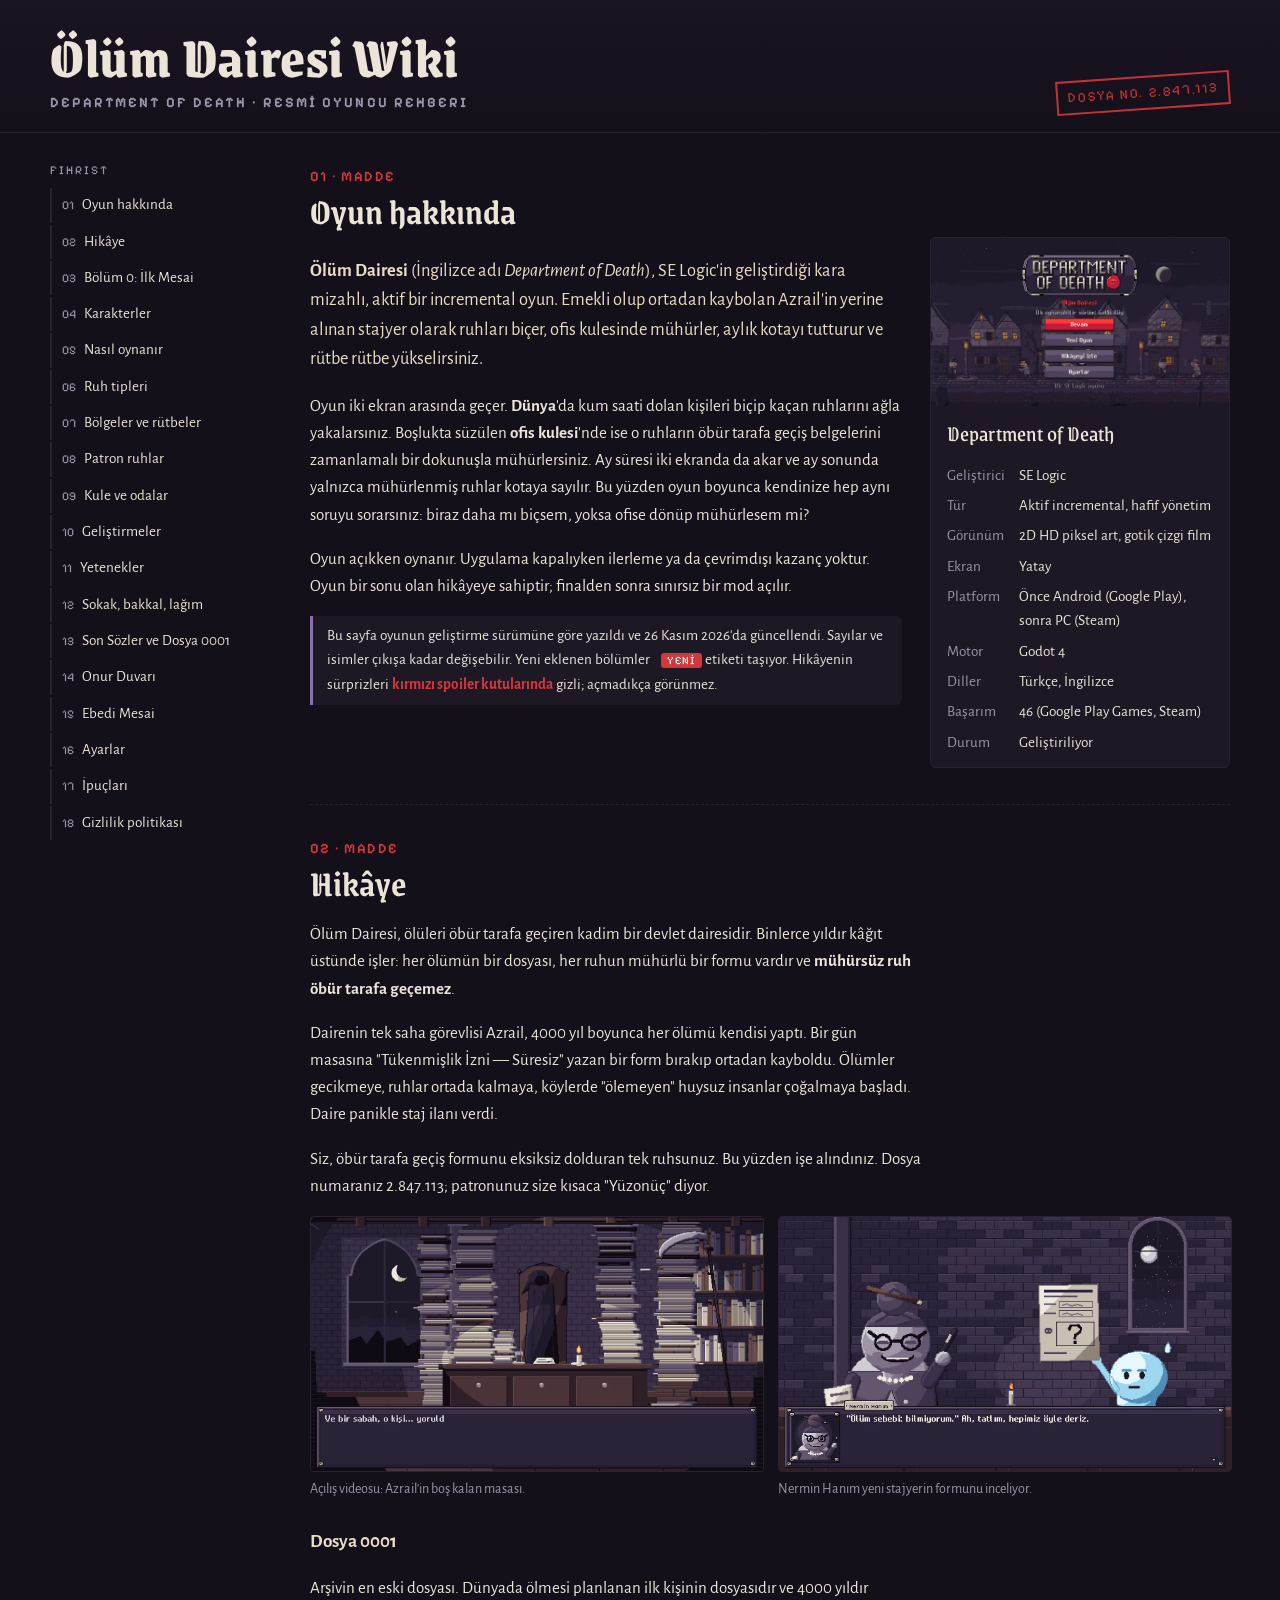
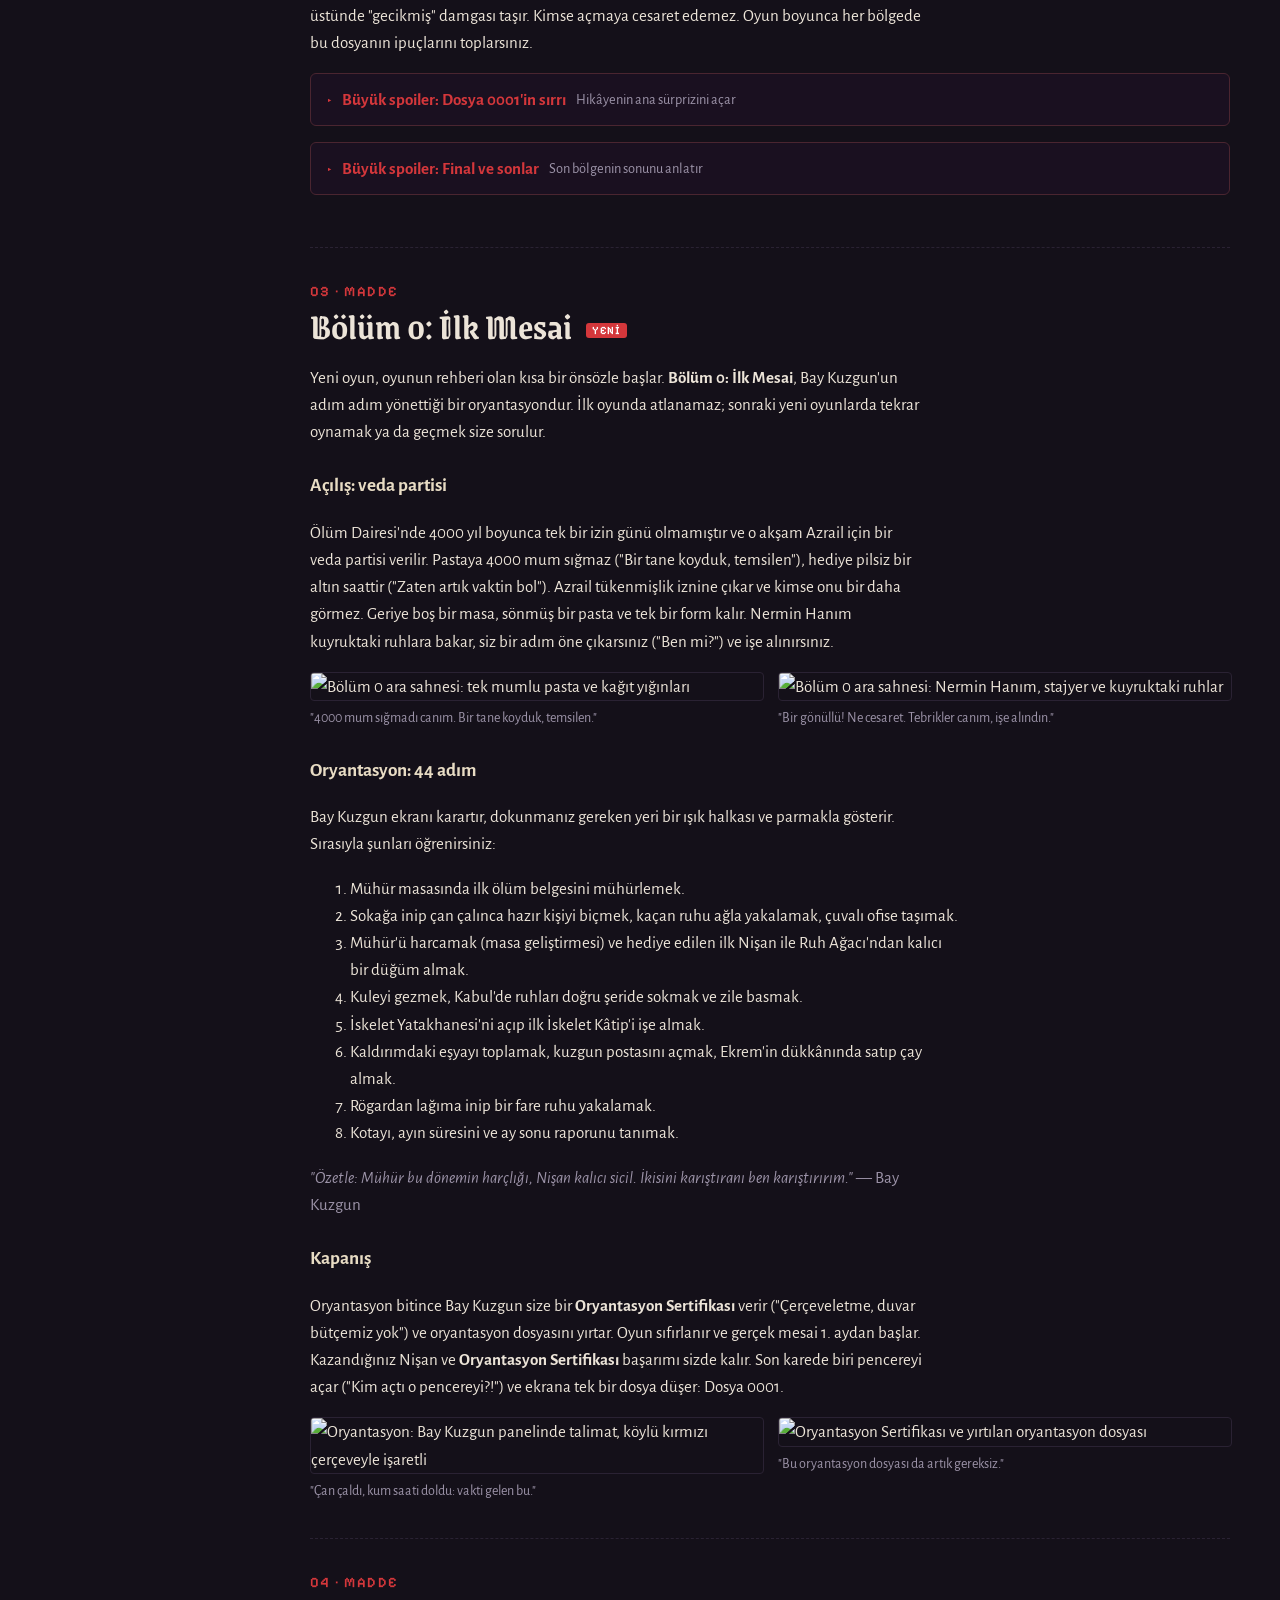
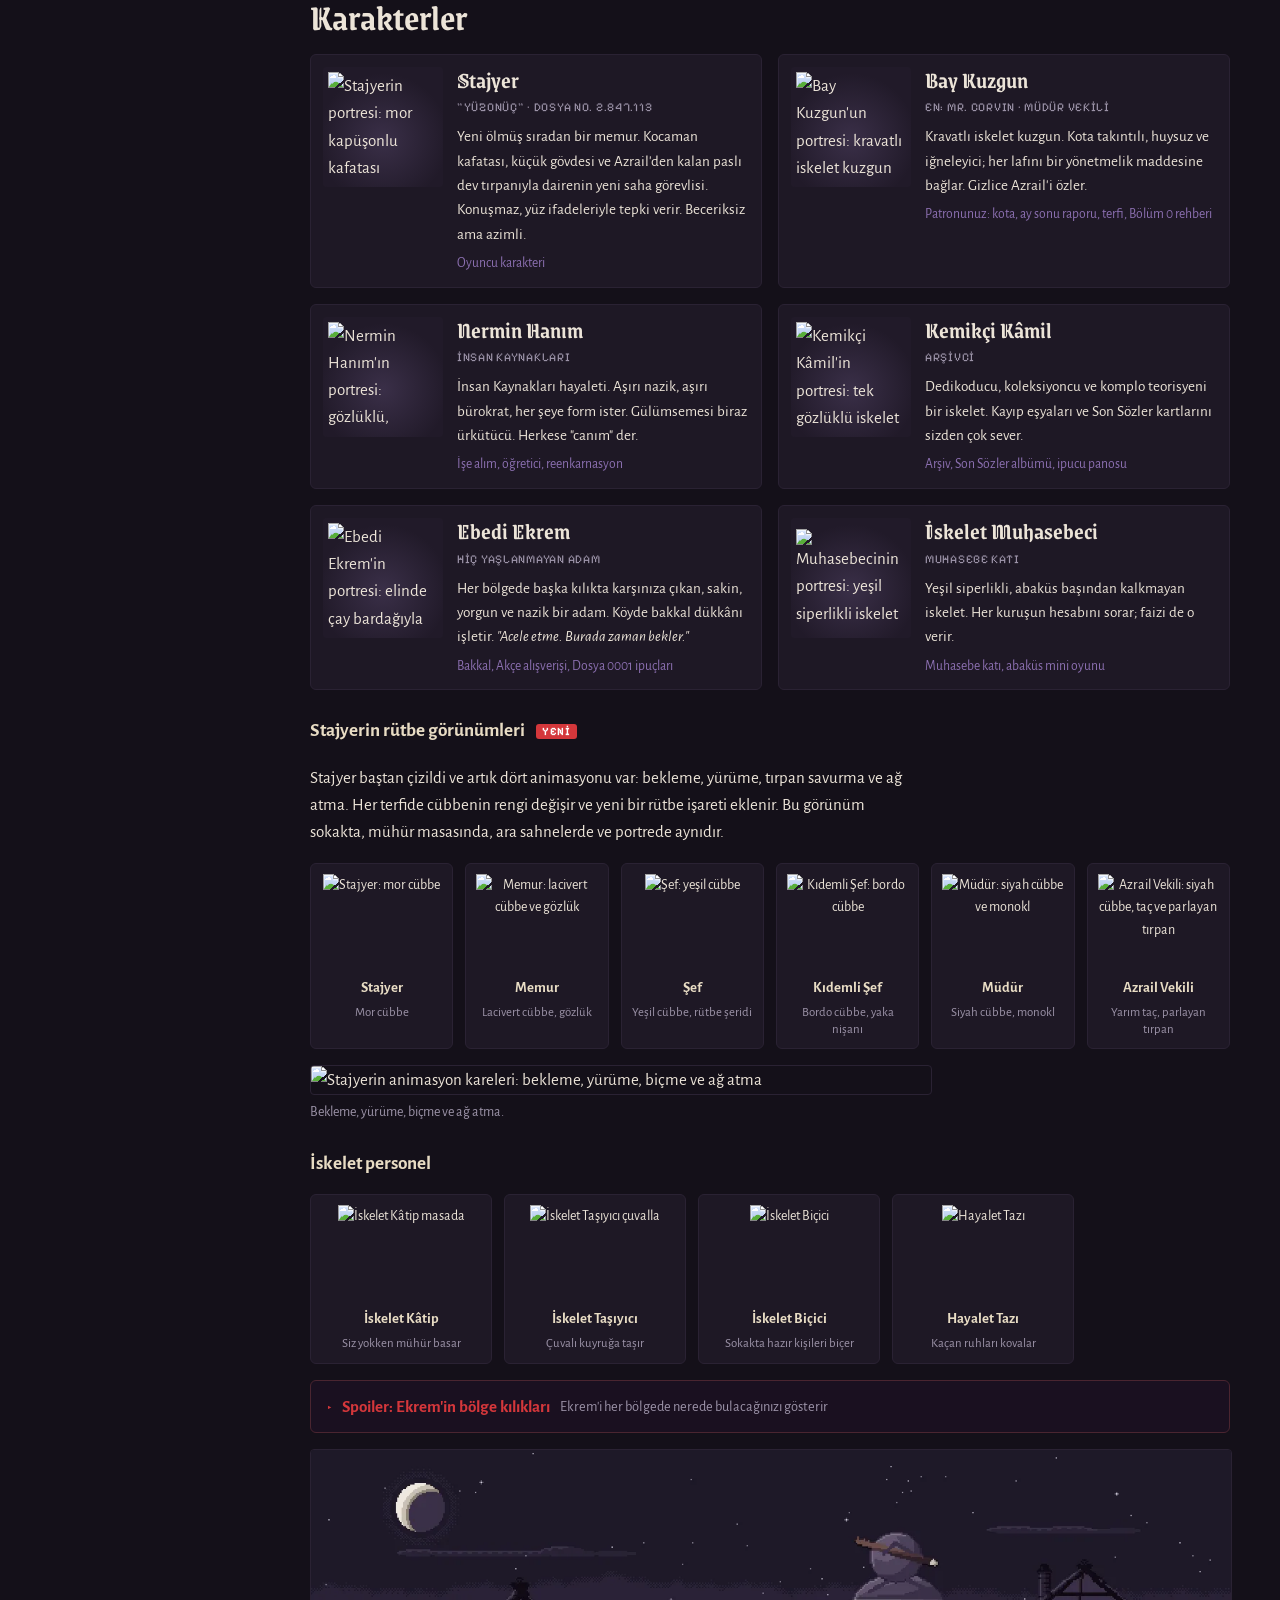
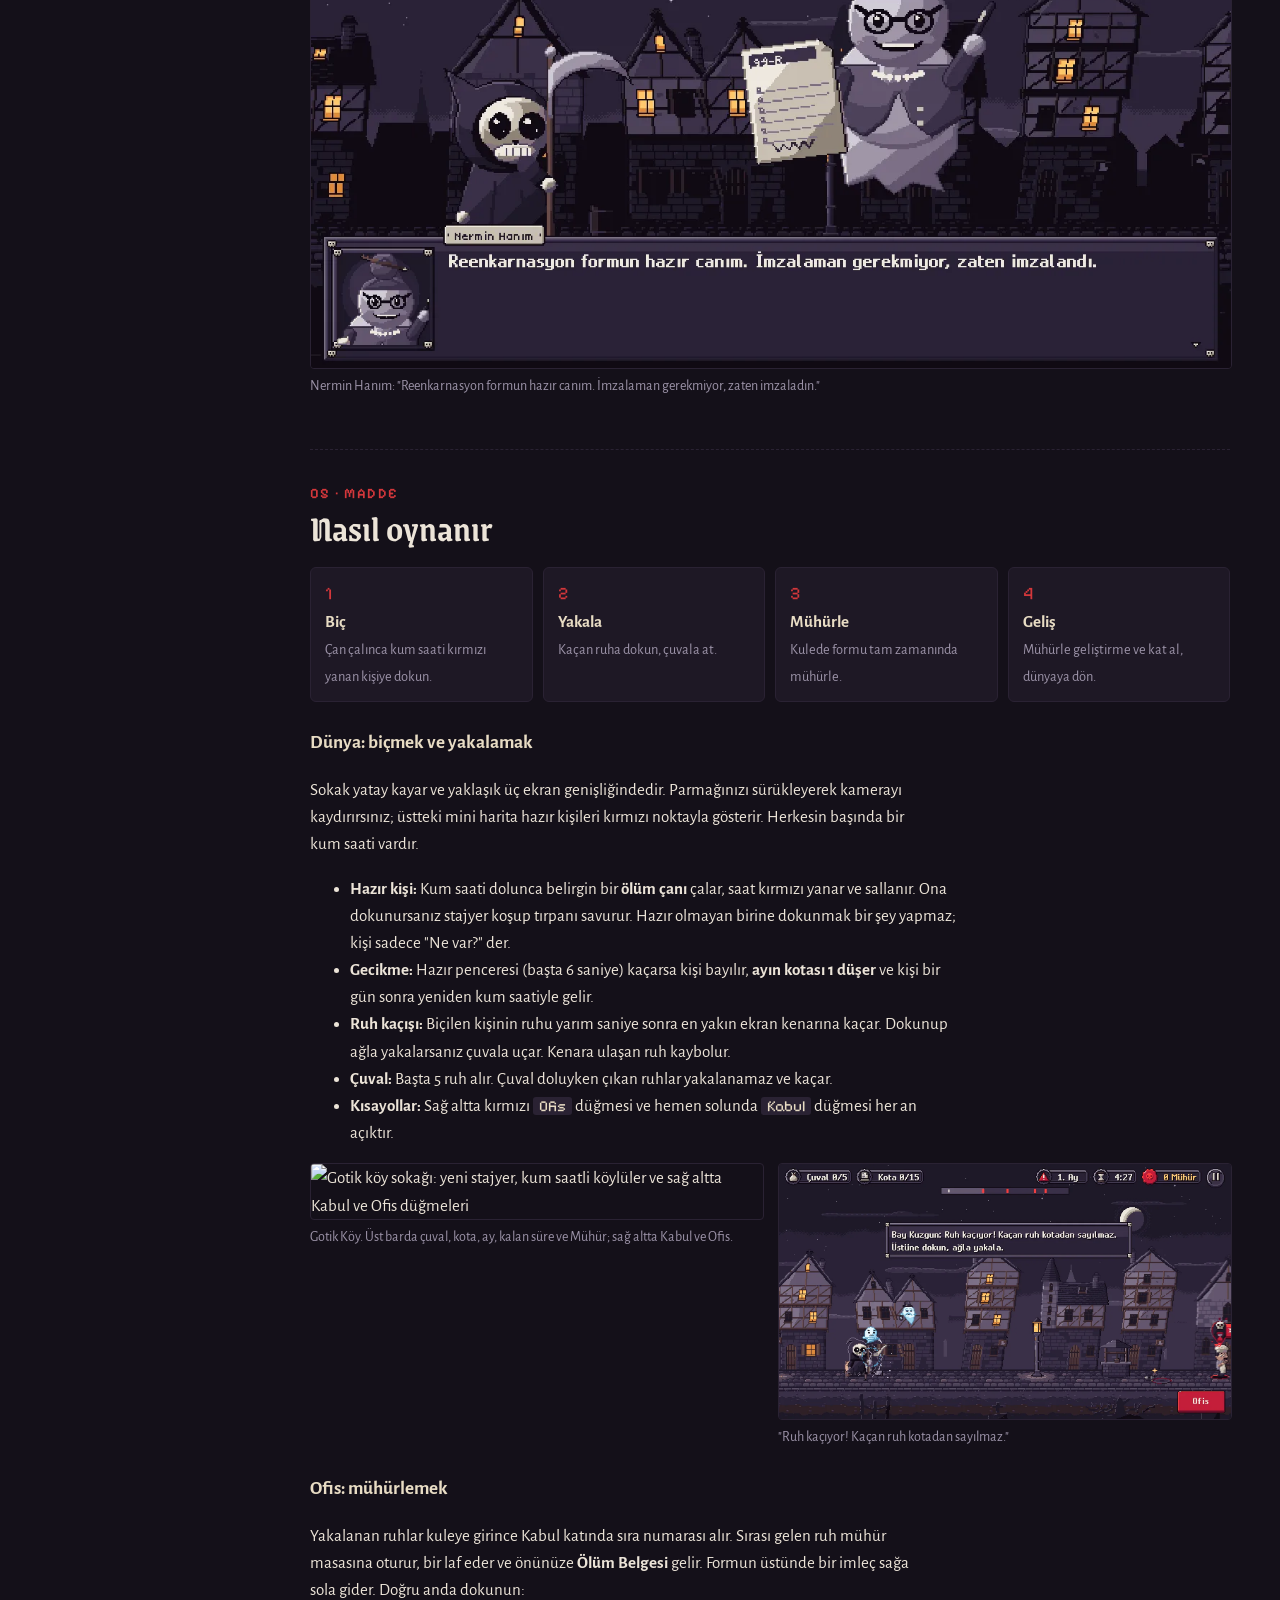
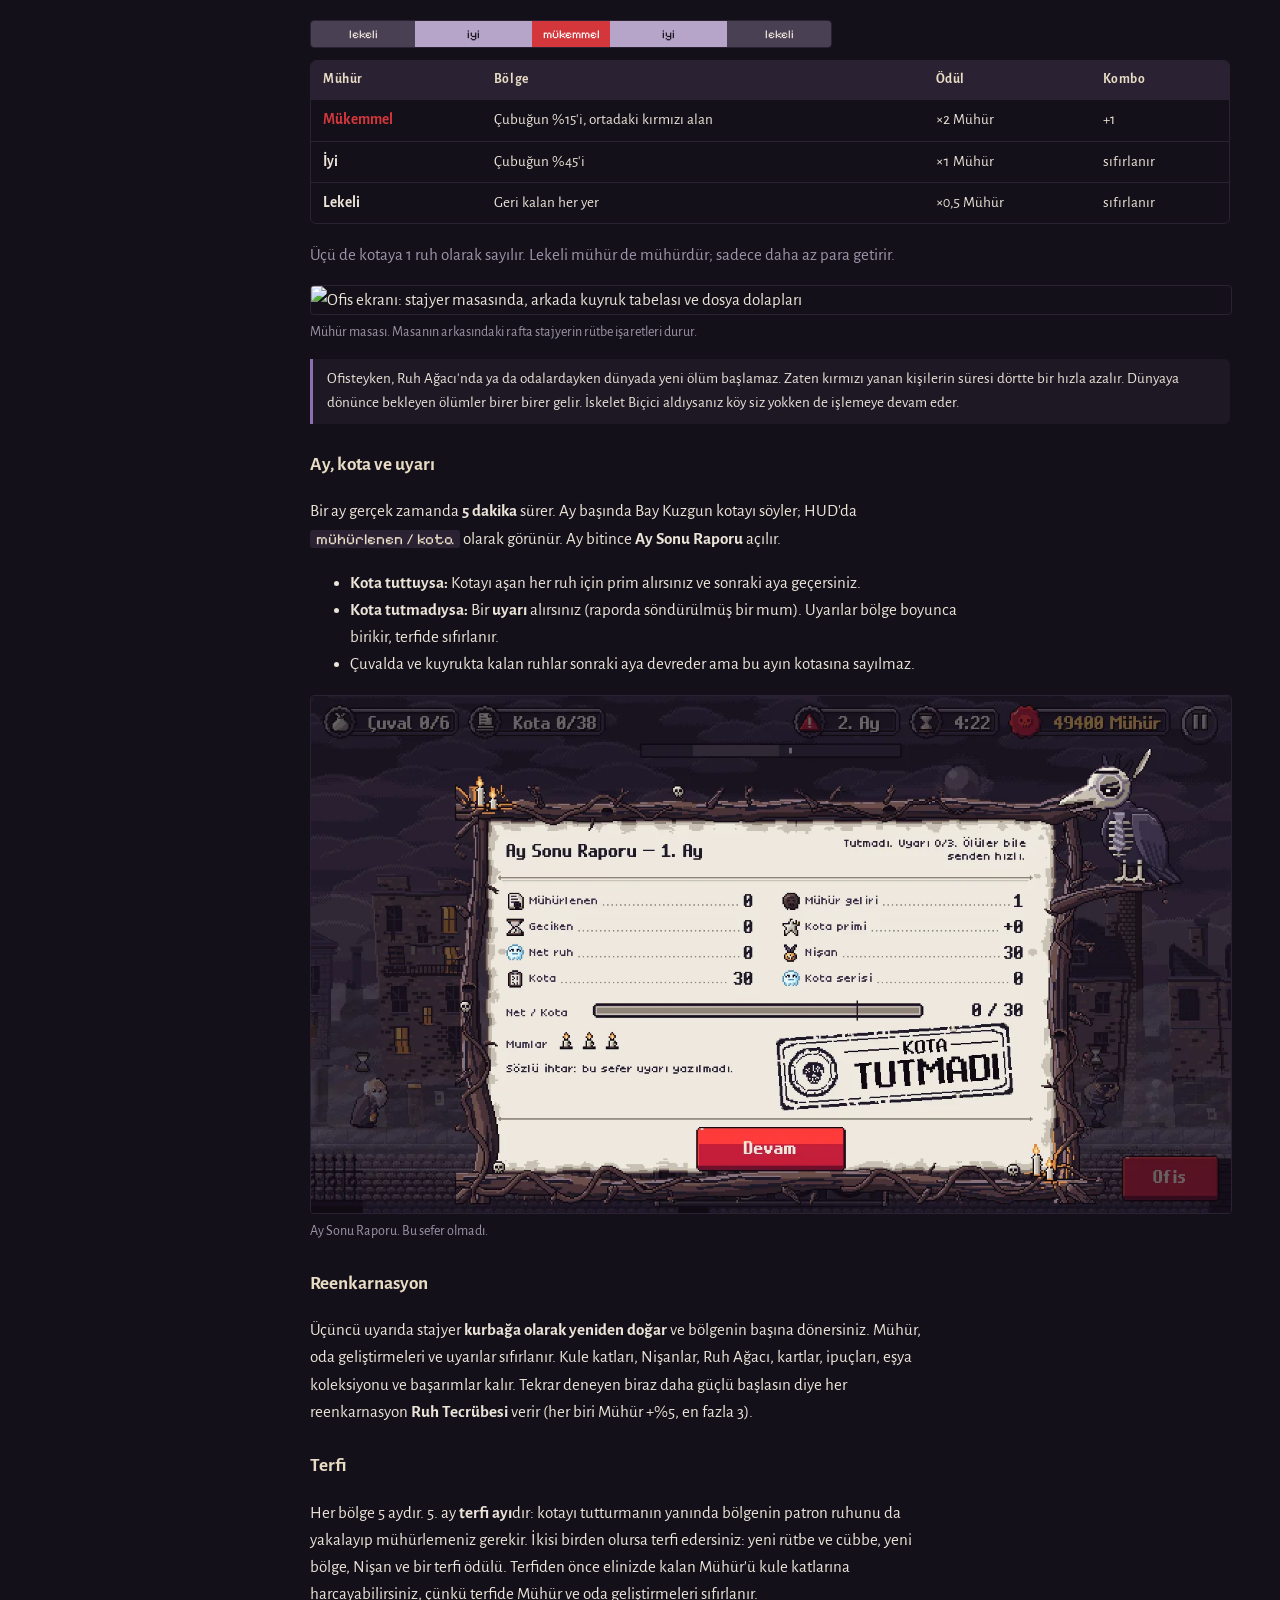
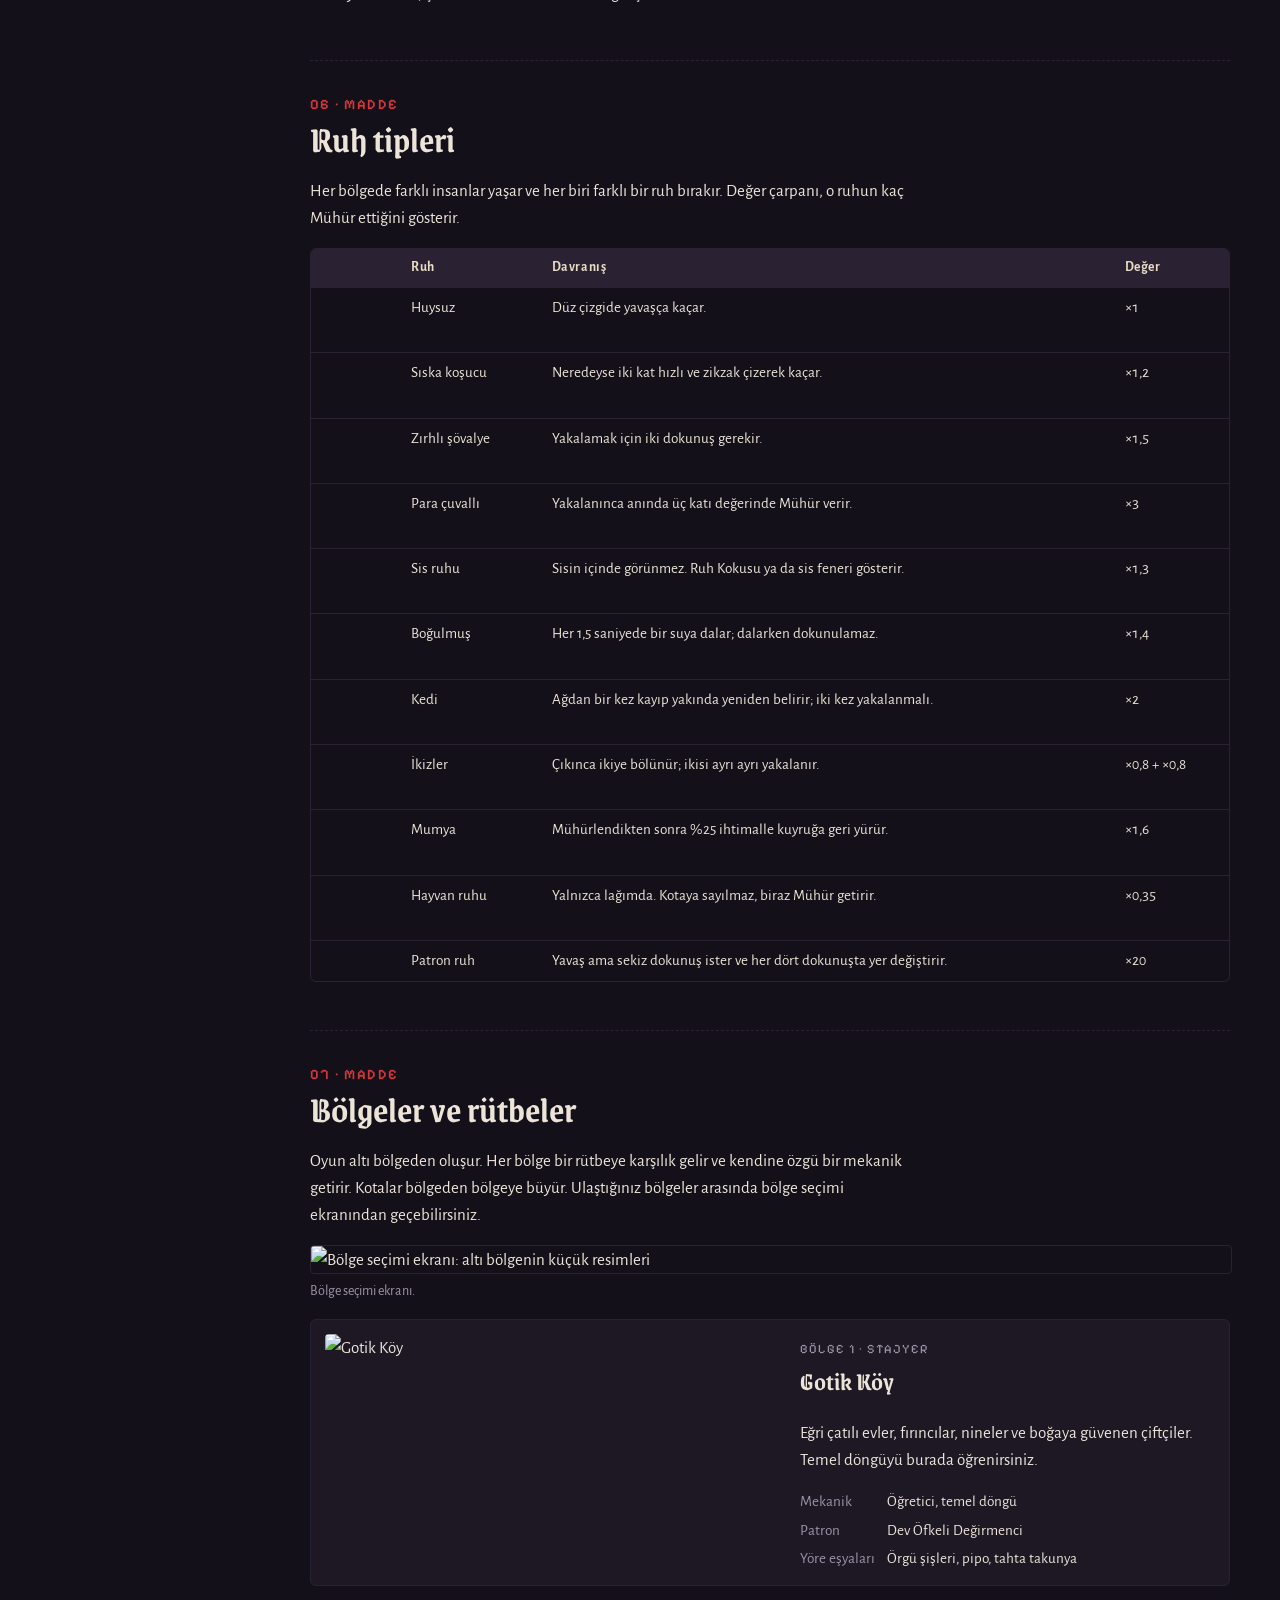
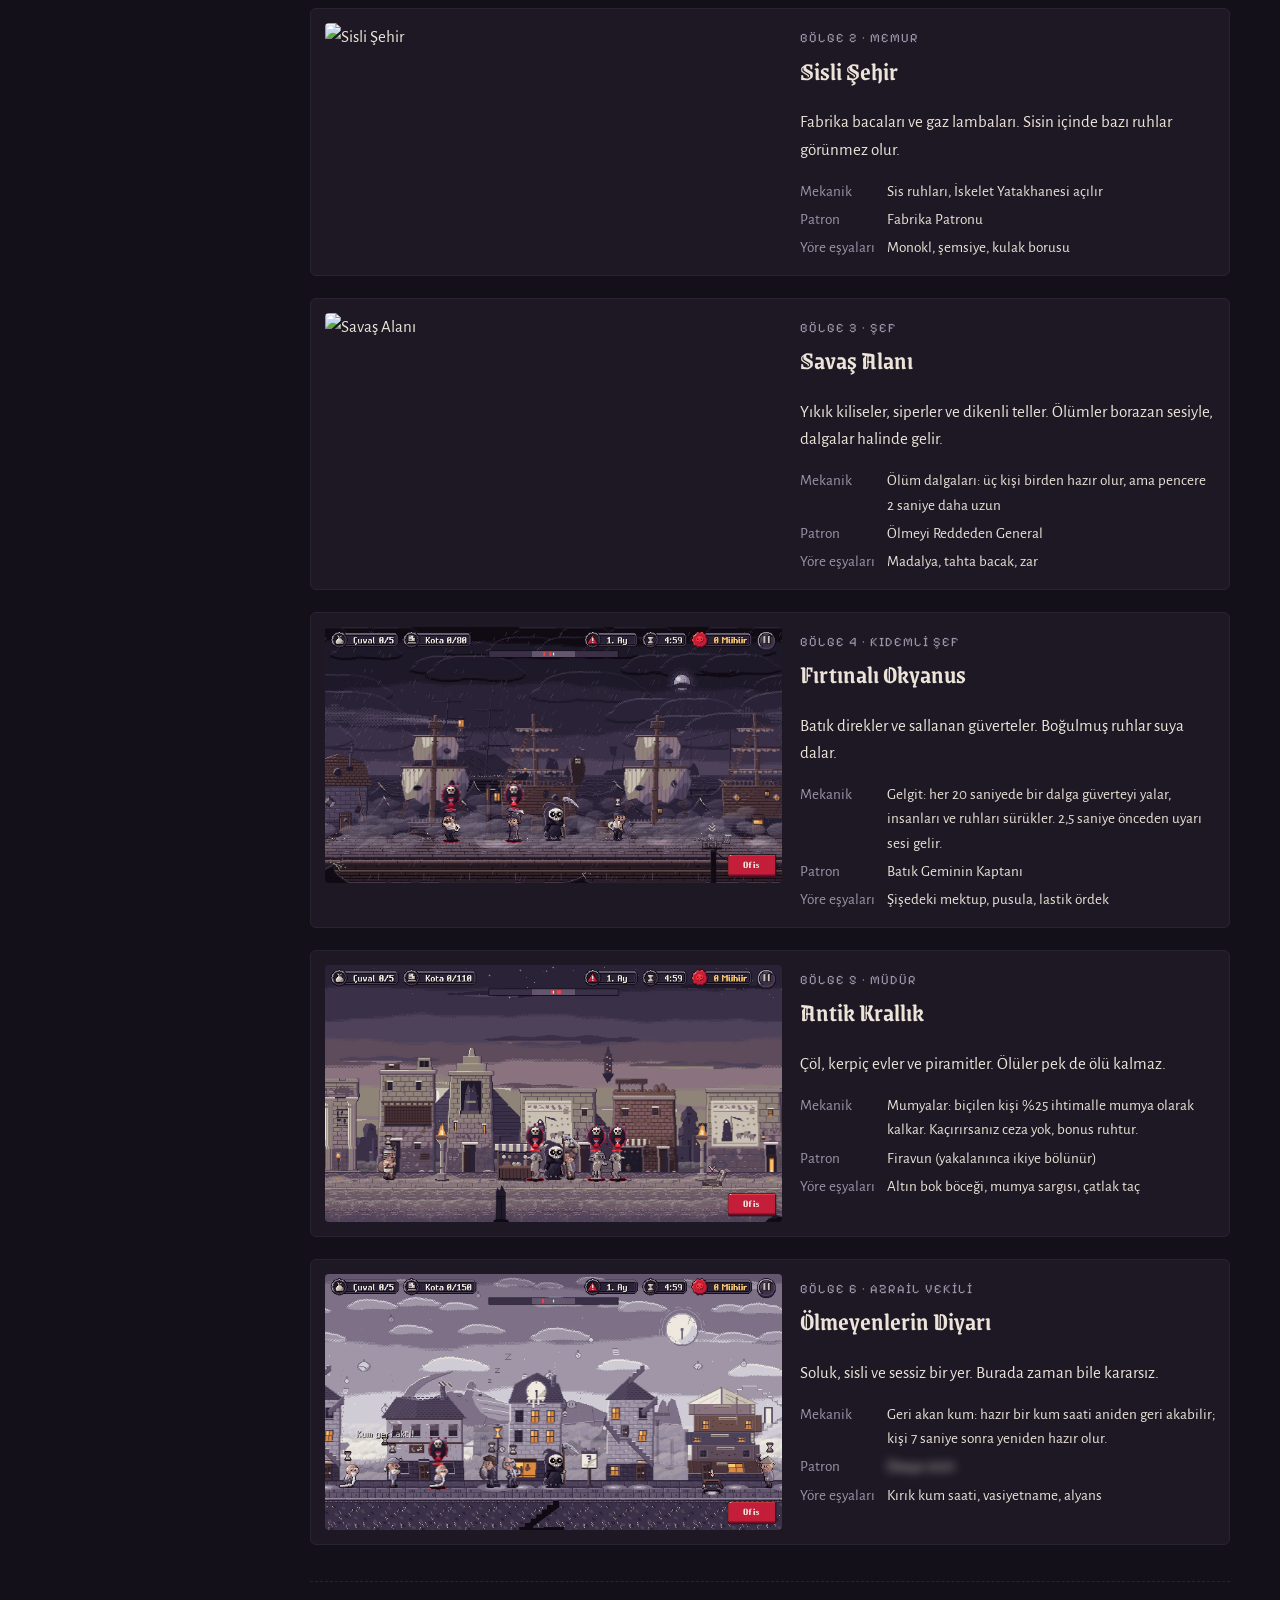
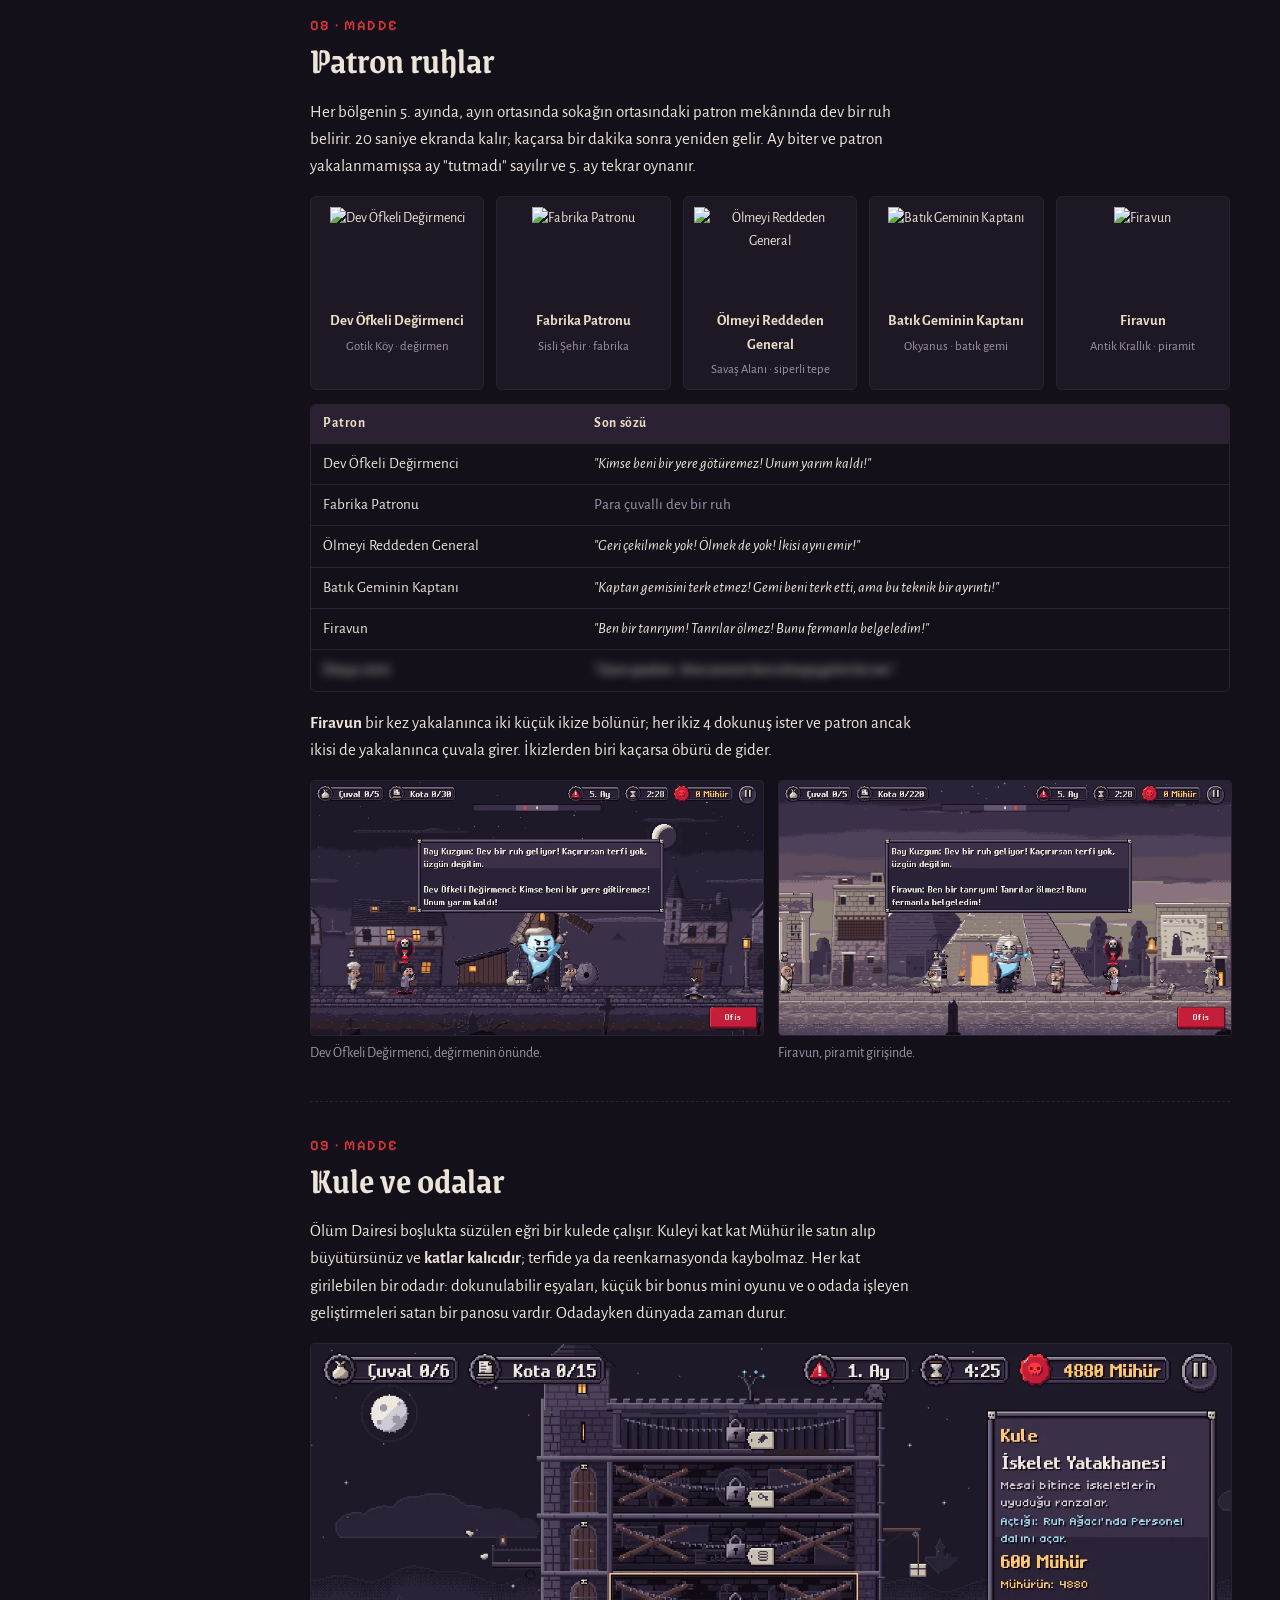
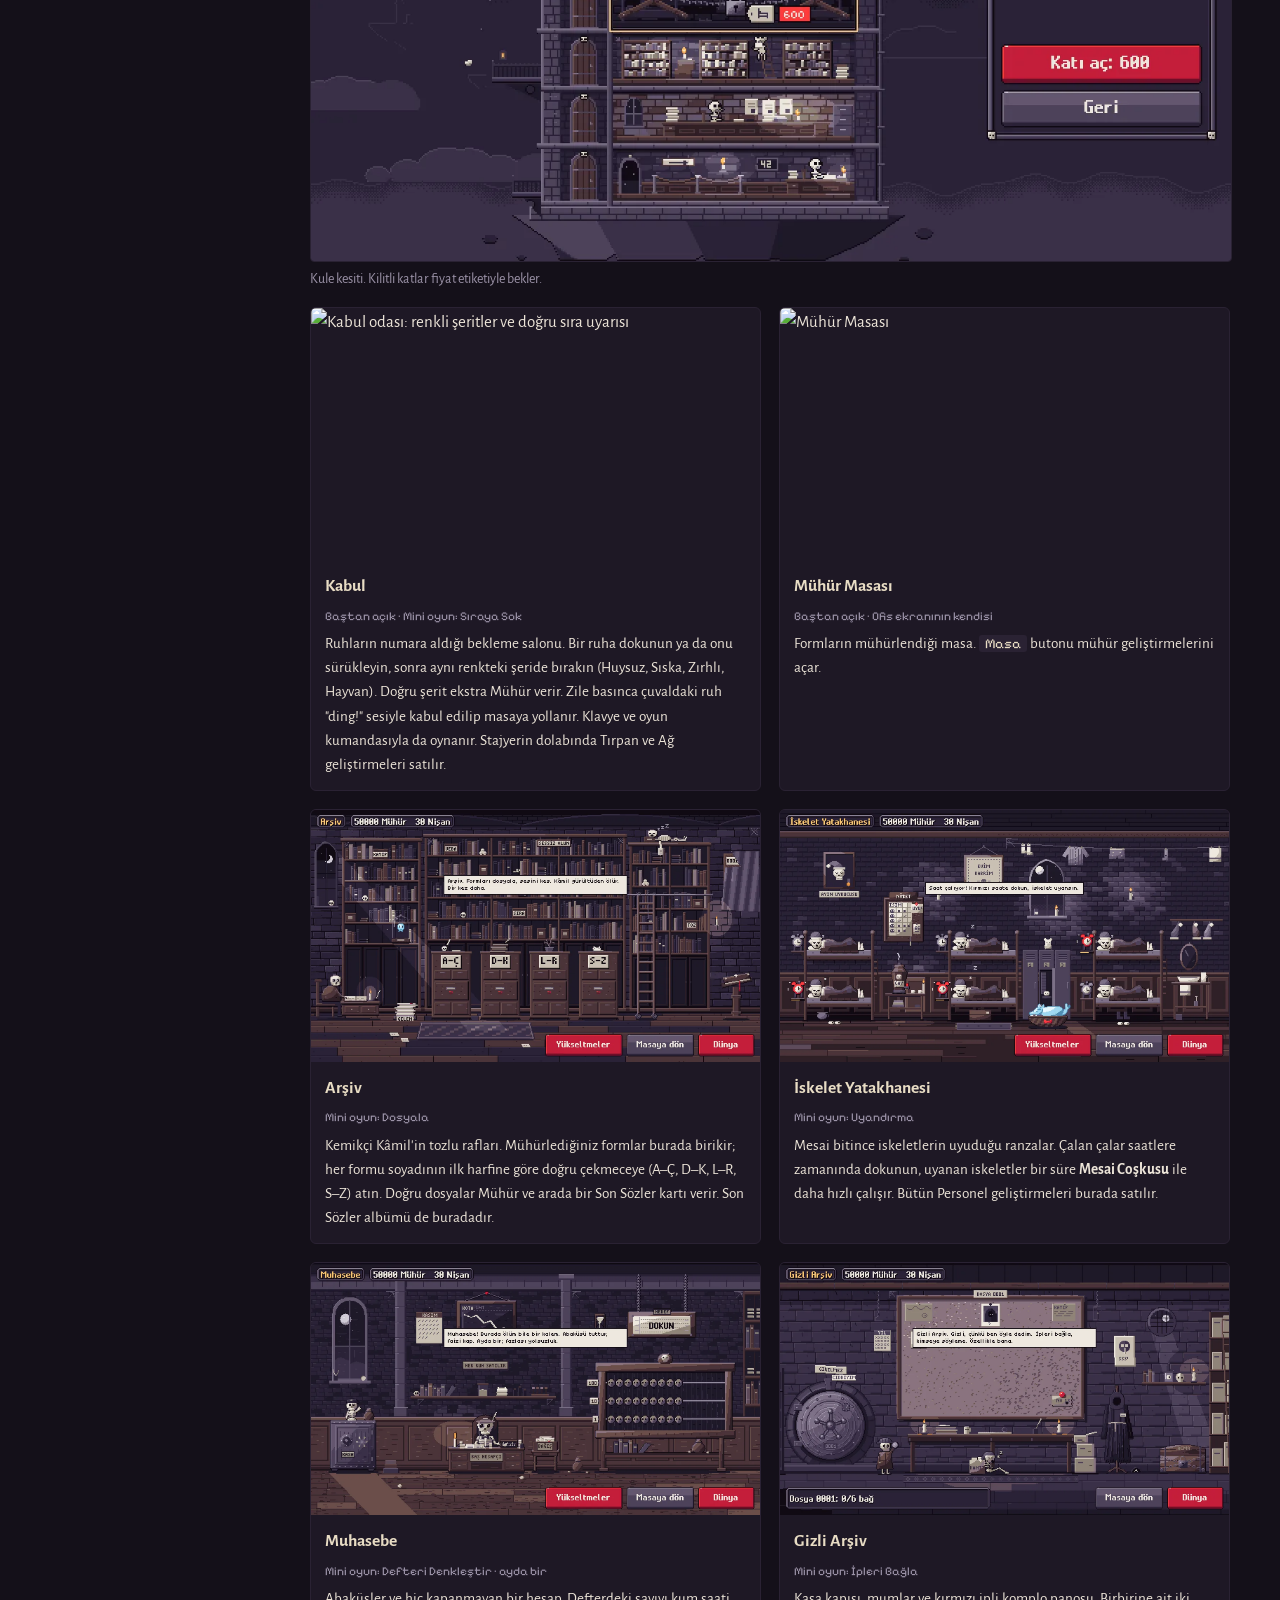
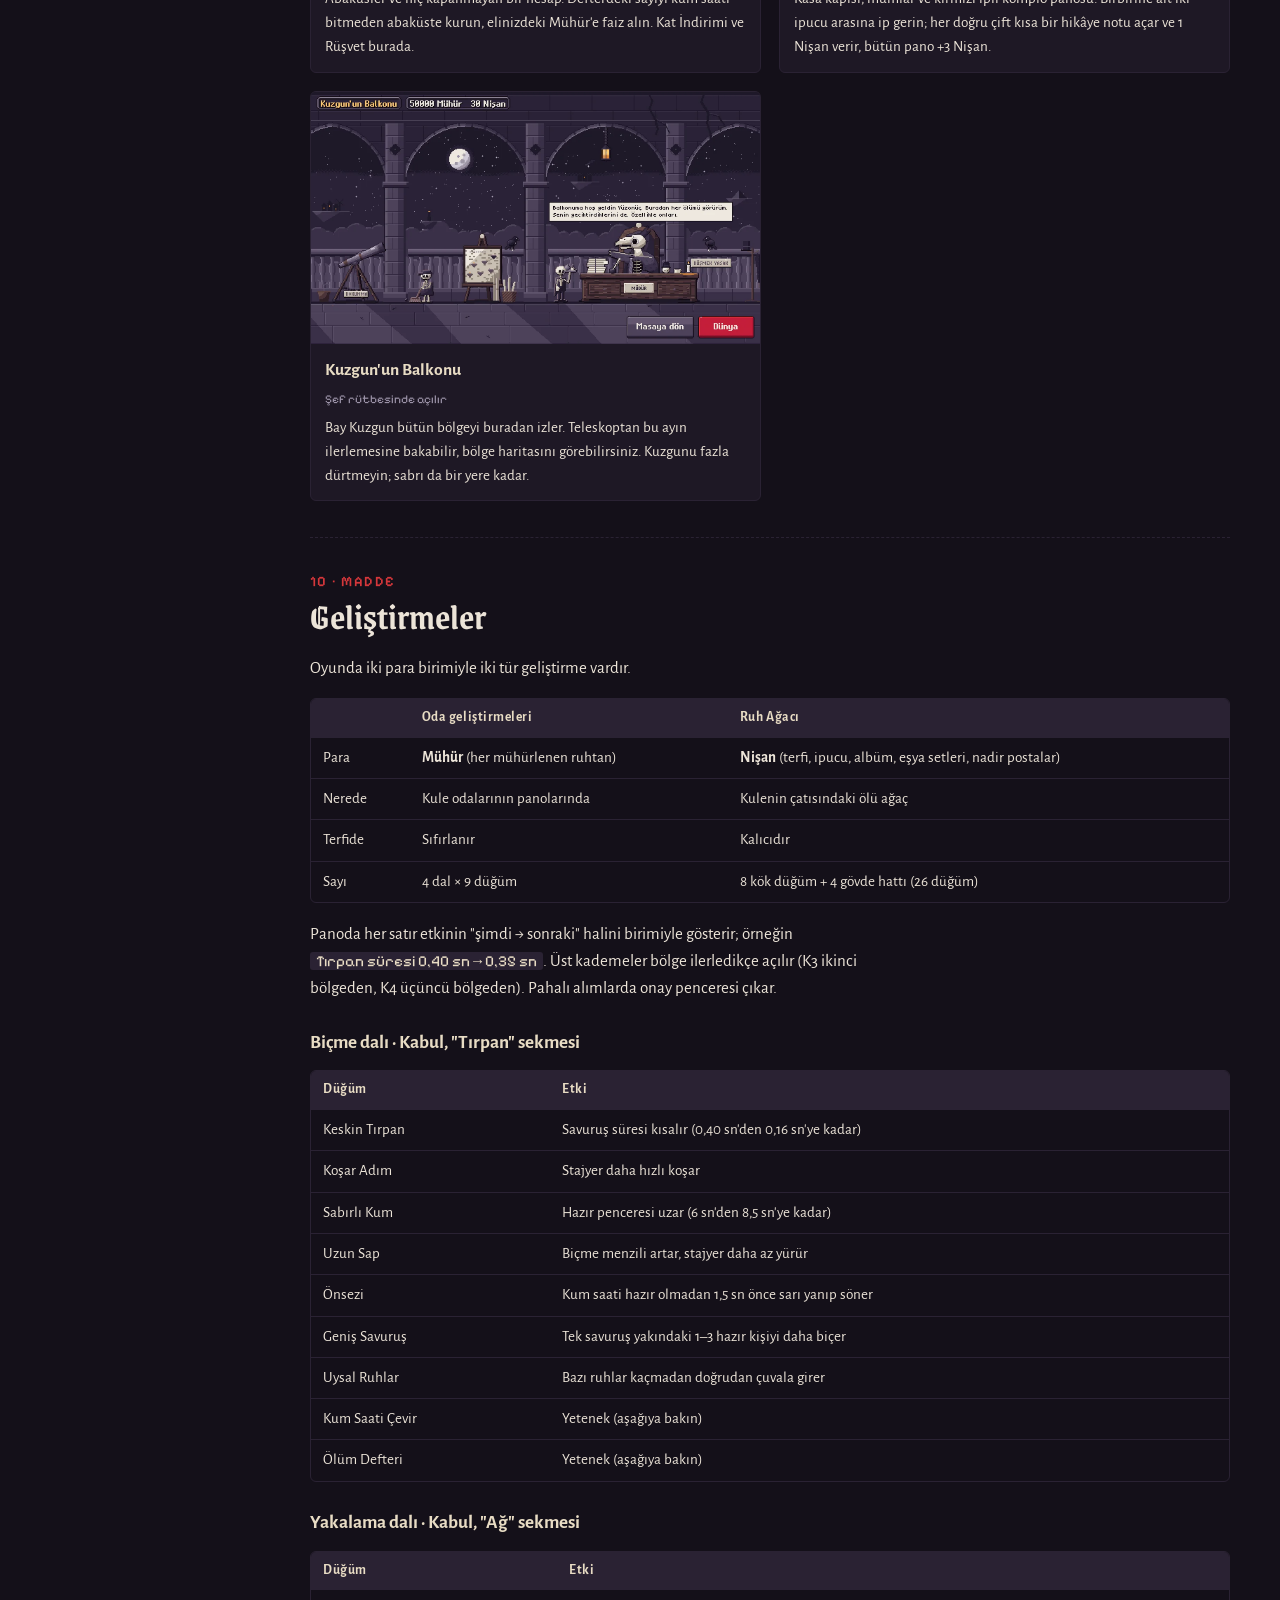
==== commit 696dbd1b: "Add files via upload" ====
--- a/index.html
+++ b/index.html
@@ -1,663 +1,856 @@
-<!doctype html><html><head><meta charset="utf-8"><meta name=viewport content="width=device-width,initial-scale=1,viewport-fit=cover"><style>:root{color-scheme:light;box-sizing:border-box;padding-top:env(safe-area-inset-top,0px);padding-bottom:env(safe-area-inset-bottom,0px)}html{scroll-padding-top:env(safe-area-inset-top,0px)}body{margin:0;padding:0;font:14px -apple-system,BlinkMacSystemFont,sans-serif;background:#fff;color:#000}img{max-width:100%}[hidden]:not([hidden=until-found i]){display:none!important}</style></head><body>
-<title>Ölüm Dairesi Wiki</title>
-<link rel="preconnect" href="https://fonts.googleapis.com">
-<link rel="preconnect" href="https://fonts.gstatic.com" crossorigin>
-<link rel="stylesheet" href="https://fonts.googleapis.com/css2?family=Grenze+Gotisch:wght@600;800&family=Alegreya+Sans:ital,wght@0,400;0,500;0,700;1,400&family=Pixelify+Sans:wght@500&display=swap">
-<style>
-/* Layout: arşiv dosyası gibi bir wiki; solda yapışkan fihrist, sağda maddeler. Oyunun kendi paleti (mor, gri, siyah; kırmızı yalnızca vurgu). Tek ve bilinçli koyu tema. */
-:root{
-  --void:#141019;          /* kulenin asılı durduğu boşluk */
-  --stone:#1e1825;         /* kart zemini */
-  --slate:#2a2233;         /* çizgiler, tablo başlıkları */
-  --ash:#9c93a8;           /* ikincil metin */
-  --bone:#ece4d8;          /* ana metin, kemik rengi */
-  --seal:#d4373b;          /* mühür kırmızısı: yalnızca "dokun" ve vurgu */
-  --violet:#8b6fb0;        /* ruh moru */
-  --parch:#e8dcc4;         /* form kâğıdı */
-  --ink:#2b2030;
-  --f-display:"Grenze Gotisch","Cormorant Garamond",Georgia,serif;
-  --f-body:"Alegreya Sans","Segoe UI",system-ui,sans-serif;
-  --f-pixel:"Pixelify Sans","Courier New",monospace;
-  color-scheme:dark;
-}
-html{scroll-behavior:smooth;scroll-padding-top:72px}
-@media (prefers-reduced-motion:reduce){html{scroll-behavior:auto}*{transition:none!important}}
-body{background:var(--void);color:var(--bone);font-family:var(--f-body);font-size:17px;line-height:1.6}
-a{color:#c9a8f0}
-a:focus-visible,button:focus-visible,summary:focus-visible{outline:2px solid var(--seal);outline-offset:2px;border-radius:4px}
-
-.wrap{max-width:1180px;margin:0 auto;padding-left:max(16px,env(safe-area-inset-left,0px));padding-right:max(16px,env(safe-area-inset-right,0px))}
-
-/* Başlık bandı */
-.mast{border-bottom:1px solid var(--slate);background:linear-gradient(180deg,#1b1422 0%,var(--void) 100%);margin-top:calc(-1 * env(safe-area-inset-top,0px));padding-top:env(safe-area-inset-top,0px)}
-.mast .wrap{padding-block:28px 22px;display:flex;flex-wrap:wrap;gap:8px 24px;align-items:end;justify-content:space-between}
-.mast h1{font-family:var(--f-display);font-weight:800;font-size:clamp(2.4rem,6vw,3.6rem);line-height:1;margin:0;letter-spacing:.01em;text-wrap:balance}
-.mast h1 small{display:block;font-family:var(--f-pixel);font-size:.9rem;letter-spacing:.14em;color:var(--ash);margin-top:10px;text-transform:uppercase}
-.stamp{font-family:var(--f-pixel);color:var(--seal);border:2px solid var(--seal);padding:4px 10px;transform:rotate(-4deg);display:inline-block;letter-spacing:.12em;font-size:.85rem;opacity:.9}
-
-/* İki sütun */
-.grid{display:grid;grid-template-columns:220px minmax(0,1fr);gap:40px;padding-block:28px 80px}
-nav.toc{position:sticky;top:calc(env(safe-area-inset-top,0px) + 16px);align-self:start;max-height:calc(100vh - 32px);overflow:auto;font-size:.95rem}
-nav.toc .lbl{font-family:var(--f-pixel);font-size:.75rem;letter-spacing:.16em;color:var(--ash);text-transform:uppercase;margin-bottom:8px}
-nav.toc ol{list-style:none;margin:0;padding:0;display:flex;flex-direction:column;gap:2px;counter-reset:t}
-nav.toc a{display:block;padding:5px 10px;border-left:2px solid var(--slate);color:var(--bone);text-decoration:none}
-nav.toc a:hover{border-left-color:var(--seal);background:var(--stone)}
-nav.toc a span{font-family:var(--f-pixel);color:var(--ash);font-size:.75rem;margin-right:8px}
-
-@media (max-width:860px){
-  .grid{grid-template-columns:minmax(0,1fr);gap:20px}
-  nav.toc{position:sticky;top:env(safe-area-inset-top,0px);z-index:5;background:var(--void);max-height:none;margin-inline:calc(-1 * max(16px,env(safe-area-inset-left,0px)));padding:10px max(16px,env(safe-area-inset-left,0px));border-bottom:1px solid var(--slate)}
-  nav.toc .lbl{display:none}
-  nav.toc ol{flex-direction:row;overflow-x:auto;gap:6px;scrollbar-width:none}
-  nav.toc a{white-space:nowrap;border:1px solid var(--slate);border-radius:999px;padding:4px 12px}
-  nav.toc a span{display:none}
-  body::before{content:"";position:fixed;inset:0 0 auto;height:env(safe-area-inset-top,0px);z-index:10;background:var(--void)}
-}
-
-main{min-width:0}
-section{padding-block:8px 36px;border-bottom:1px dashed var(--slate);margin-bottom:28px}
-section:last-of-type{border-bottom:0}
-h2{font-family:var(--f-display);font-weight:600;font-size:clamp(1.8rem,4vw,2.3rem);line-height:1.1;margin:0 0 6px;text-wrap:balance}
-h2 .no{font-family:var(--f-pixel);font-size:.9rem;color:var(--seal);letter-spacing:.1em;display:block;margin-bottom:6px}
-h3{font-family:var(--f-body);font-weight:700;font-size:1.2rem;margin:26px 0 8px;color:var(--parch)}
-p,li{max-width:68ch}
-.lead{font-size:1.15rem;color:var(--parch)}
-.muted{color:var(--ash)}
-.term{font-family:var(--f-pixel);font-size:.9em;color:var(--parch);background:var(--slate);padding:0 6px;border-radius:3px;white-space:nowrap}
-
-/* Bilgi kutusu */
-.intro{display:grid;grid-template-columns:minmax(0,1fr) 300px;gap:28px;align-items:start}
-@media (max-width:980px){.intro{grid-template-columns:minmax(0,1fr)}}
-.infobox{background:var(--stone);border:1px solid var(--slate);border-radius:6px;overflow:hidden}
-.infobox img{display:block;width:100%;aspect-ratio:16/9;object-fit:cover}
-.infobox dl{margin:0;padding:12px 16px;display:grid;grid-template-columns:auto 1fr;gap:6px 14px;font-size:.95rem}
-.infobox dt{color:var(--ash)}
-.infobox dd{margin:0}
-.infobox .cap{font-family:var(--f-display);font-size:1.4rem;padding:10px 16px 0}
-
-figure{margin:16px 0}
-figure img{display:block;width:100%;max-width:100%;border-radius:4px;border:1px solid var(--slate);image-rendering:auto}
-figcaption{font-size:.88rem;color:var(--ash);margin-top:6px}
-.shots{display:grid;grid-template-columns:repeat(2,minmax(0,1fr));gap:16px}
-@media (max-width:620px){.shots{grid-template-columns:minmax(0,1fr)}}
-.shots figure{margin:0}
-
-/* Tablolar */
-.tbl{overflow-x:auto;margin:12px 0;border:1px solid var(--slate);border-radius:6px}
-table{border-collapse:collapse;width:100%;font-size:.95rem;min-width:520px}
-th,td{text-align:left;padding:8px 12px;border-bottom:1px solid var(--slate);vertical-align:top}
-th{background:var(--slate);font-weight:700;color:var(--parch);font-size:.85rem;letter-spacing:.04em}
-tr:last-child td{border-bottom:0}
-td.n{font-variant-numeric:tabular-nums;white-space:nowrap}
-
-/* Döngü şeridi */
-.loop{display:grid;grid-template-columns:repeat(4,minmax(0,1fr));gap:10px;margin:18px 0;padding:0;list-style:none;counter-reset:s}
-@media (max-width:700px){.loop{grid-template-columns:repeat(2,minmax(0,1fr))}}
-.loop li{background:var(--stone);border:1px solid var(--slate);border-radius:6px;padding:12px 14px;counter-increment:s}
-.loop li::before{content:counter(s);font-family:var(--f-pixel);color:var(--seal);display:block;font-size:1.1rem}
-.loop b{display:block;color:var(--parch)}
-.loop span{font-size:.9rem;color:var(--ash)}
-
-/* Mühür çubuğu */
-.bar{display:flex;height:26px;border-radius:4px;overflow:hidden;border:1px solid var(--slate);margin:10px 0 4px;max-width:520px;font-family:var(--f-pixel);font-size:.75rem}
-.bar div{display:flex;align-items:center;justify-content:center;color:var(--void)}
-.bar .x{background:#4a4054;color:var(--bone)}
-.bar .g{background:#b6a4c9}
-.bar .p{background:var(--seal);color:#fff}
-
-/* Bölge kartları */
-.regions{display:grid;gap:22px}
-.region{display:grid;grid-template-columns:minmax(0,1.1fr) minmax(0,1fr);gap:18px;background:var(--stone);border:1px solid var(--slate);border-radius:6px;padding:14px}
-@media (max-width:760px){.region{grid-template-columns:minmax(0,1fr)}}
-.region img{width:100%;border-radius:4px;display:block}
-.region h3{margin:0 0 4px;font-family:var(--f-display);font-weight:600;font-size:1.6rem;color:var(--bone)}
-.region .rk{font-family:var(--f-pixel);font-size:.8rem;color:var(--ash);letter-spacing:.08em}
-.region dl{margin:10px 0 0;display:grid;grid-template-columns:auto 1fr;gap:4px 12px;font-size:.95rem}
-.region dt{color:var(--ash)}
-.region dd{margin:0}
-
-/* Oda kartları */
-.rooms{display:grid;grid-template-columns:repeat(2,minmax(0,1fr));gap:18px}
-@media (max-width:760px){.rooms{grid-template-columns:minmax(0,1fr)}}
-.room{background:var(--stone);border:1px solid var(--slate);border-radius:6px;overflow:hidden;display:flex;flex-direction:column}
-.room img{width:100%;display:block;aspect-ratio:16/9;object-fit:cover}
-.room .b{padding:12px 14px;display:flex;flex-direction:column;gap:6px}
-.room h4{margin:0;font-size:1.1rem;color:var(--parch)}
-.room p{margin:0;font-size:.95rem}
-.room .tag{font-family:var(--f-pixel);font-size:.75rem;color:var(--ash)}
-
-/* Son Sözler kartları */
-.cards{display:grid;grid-template-columns:repeat(3,minmax(0,1fr));gap:14px}
-@media (max-width:760px){.cards{grid-template-columns:minmax(0,1fr)}}
-.card{background:var(--parch);color:var(--ink);border-radius:4px;padding:14px 16px;position:relative;box-shadow:0 2px 0 #00000055}
-.card q{font-style:italic;display:block;font-size:1rem}
-.card .who{font-family:var(--f-pixel);font-size:.8rem;margin-top:8px;color:#5a4a5e}
-.card .r{position:absolute;top:8px;right:10px;font-family:var(--f-pixel);font-size:.7rem;color:#7a6a7e}
-
-/* Başarımlar */
-.ach{display:grid;grid-template-columns:repeat(3,minmax(0,1fr));gap:10px;list-style:none;padding:0;margin:14px 0}
-@media (max-width:860px){.ach{grid-template-columns:repeat(2,minmax(0,1fr))}}
-@media (max-width:460px){.ach{grid-template-columns:minmax(0,1fr)}}
-.ach li{background:var(--stone);border:1px solid var(--slate);border-radius:6px;padding:10px 12px;display:flex;flex-direction:column;gap:2px;min-width:0}
-.ach b{color:var(--parch)}
-.ach i{font-style:normal;font-size:.8rem;color:var(--ash)}
-.ach span{font-size:.92rem}
-
-/* Spoiler */
-details.spoil{background:#1a1020;border:1px solid #4a2530;border-radius:6px;margin:16px 0}
-details.spoil summary{cursor:pointer;padding:12px 16px;font-weight:700;color:var(--seal);list-style:none;display:flex;gap:10px;align-items:center}
-details.spoil summary::-webkit-details-marker{display:none}
-details.spoil summary::before{content:"▶";font-size:.7rem;transition:transform .15s}
-details.spoil[open] summary::before{transform:rotate(90deg)}
-details.spoil summary em{font-style:normal;font-weight:400;color:var(--ash);font-size:.9rem}
-details.spoil > div{padding:0 16px 14px}
-.blur{filter:blur(5px);cursor:pointer;transition:filter .2s;user-select:none}
-.blur.on{filter:none;user-select:auto}
-
-.note{border-left:3px solid var(--violet);padding:8px 14px;background:var(--stone);border-radius:0 6px 6px 0;margin:14px 0;font-size:.95rem}
-footer{color:var(--ash);font-size:.85rem;padding-block:30px;border-top:1px solid var(--slate)}
-</style>
-
-<header class="mast">
-  <div class="wrap">
-    <h1>Ölüm Dairesi Wiki<small>Department of Death · resmî oyuncu rehberi</small></h1>
-    <span class="stamp">DOSYA NO. 2.847.113</span>
-  </div>
-</header>
-
-<div class="wrap grid">
-<nav class="toc" aria-label="İçindekiler">
-  <div class="lbl">Fihrist</div>
-  <ol>
-    <li><a href="#oyun"><span>01</span>Oyun hakkında</a></li>
-    <li><a href="#hikaye"><span>02</span>Hikâye</a></li>
-    <li><a href="#karakterler"><span>03</span>Karakterler</a></li>
-    <li><a href="#nasil"><span>04</span>Nasıl oynanır</a></li>
-    <li><a href="#ruhlar"><span>05</span>Ruh tipleri</a></li>
-    <li><a href="#bolgeler"><span>06</span>Bölgeler ve rütbeler</a></li>
-    <li><a href="#patronlar"><span>07</span>Patron ruhlar</a></li>
-    <li><a href="#kule"><span>08</span>Kule ve odalar</a></li>
-    <li><a href="#gelistirme"><span>09</span>Geliştirmeler</a></li>
-    <li><a href="#yetenekler"><span>10</span>Yetenekler</a></li>
-    <li><a href="#sokak"><span>11</span>Sokak, bakkal, lağım</a></li>
-    <li><a href="#koleksiyon"><span>12</span>Son Sözler ve Dosya 0001</a></li>
-    <li><a href="#basarimlar"><span>13</span>Onur Duvarı</a></li>
-    <li><a href="#ebedi"><span>14</span>Ebedi Mesai</a></li>
-    <li><a href="#ipuclari"><span>15</span>İpuçları</a></li>
-    <li><a href="#gizlilik"><span>16</span>Gizlilik politikası</a></li>
-  </ol>
-</nav>
-
-<main>
-
-<section id="oyun">
-  <h2><span class="no">01 · MADDE</span>Oyun hakkında</h2>
-  <div class="intro">
-    <div>
-      <p class="lead"><b>Ölüm Dairesi</b> (İngilizce adı <i>Department of Death</i>), SE Logic'in geliştirdiği kara mizahlı, aktif bir incremental oyun. Emekli olup ortadan kaybolan Azrail'in yerine alınan stajyer olarak ruhları biçer, ofis kulesinde mühürler, aylık kotayı tutturur ve rütbe rütbe yükselirsiniz.</p>
-      <p>Oyun iki ekran arasında geçer. <b>Dünya</b>'da kum saati dolan kişileri biçip kaçan ruhlarını ağla yakalarsınız. Boşlukta süzülen <b>ofis kulesi</b>'nde ise o ruhların öbür tarafa geçiş belgelerini zamanlamalı bir dokunuşla mühürlersiniz. Ay süresi iki ekranda da akar ve ay sonunda yalnızca mühürlenmiş ruhlar kotaya sayılır. Bu yüzden oyun boyunca kendinize hep aynı soruyu sorarsınız: biraz daha mı biçsem, yoksa ofise dönüp mühürlesem mi?</p>
-      <p>Oyun açıkken oynanır. Uygulama kapalıyken ilerleme ya da çevrimdışı kazanç yoktur. Oyun bir sonu olan hikâyeye sahiptir; finalden sonra sınırsız bir mod açılır.</p>
-      <div class="note">Bu sayfa oyunun geliştirme sürümüne göre yazıldı. Sayılar ve isimler çıkışa kadar değişebilir. Hikâyenin sürprizleri <b style="color:var(--seal)">kırmızı spoiler kutularında</b> gizli; açmadıkça görünmez.</div>
-    </div>
-    <aside class="infobox">
-      <img src="img/01_title.webp" alt="Department of Death ana menüsü: gotik köy önünde oyun logosu ve Devam, Yeni Oyun, Hikâyeyi İzle, Ayarlar butonları">
-      <div class="cap">Department of Death</div>
-      <dl>
-        <dt>Geliştirici</dt><dd>SE Logic</dd>
-        <dt>Tür</dt><dd>Aktif incremental, hafif yönetim</dd>
-        <dt>Görünüm</dt><dd>2D HD piksel art, gotik çizgi film</dd>
-        <dt>Ekran</dt><dd>Yatay</dd>
-        <dt>Platform</dt><dd>Önce Android, sonra PC (Steam)</dd>
-        <dt>Motor</dt><dd>Godot 4</dd>
-        <dt>Diller</dt><dd>Türkçe, İngilizce</dd>
-        <dt>Durum</dt><dd>Geliştiriliyor</dd>
-      </dl>
-    </aside>
-  </div>
-</section>
-
-<section id="hikaye">
-  <h2><span class="no">02 · MADDE</span>Hikâye</h2>
-  <p>Ölüm Dairesi, ölüleri öbür tarafa geçiren kadim bir devlet dairesidir. Binlerce yıldır kâğıt üstünde işler: her ölümün bir dosyası, her ruhun mühürlü bir formu vardır ve <b>mühürsüz ruh öbür tarafa geçemez</b>.</p>
-  <p>Dairenin tek saha görevlisi Azrail, 4000 yıl boyunca her ölümü kendisi yaptı. Bir gün masasına "Tükenmişlik İzni — Süresiz" yazan bir form bırakıp ortadan kayboldu. Ölümler gecikmeye, ruhlar ortada kalmaya, köylerde "ölemeyen" huysuz insanlar çoğalmaya başladı. Daire panikle staj ilanı verdi.</p>
-  <p>Siz, öbür tarafa geçiş formunu eksiksiz dolduran tek ruhsunuz. Bu yüzden işe alındınız. Dosya numaranız 2.847.113; patronunuz size kısaca "Yüzonüç" diyor.</p>
-  <div class="shots">
-    <figure><img src="img/30_intro_01.webp" alt="Açılış videosu: gece, mum ışığında kağıt yığınlarıyla dolu Azrail'in boş ofisi" loading="lazy"><figcaption>Açılış videosu: Azrail'in boş kalan masası.</figcaption></figure>
-    <figure><img src="img/30_intro_05.webp" alt="Açılış videosu: Nermin Hanım küçük mavi ruha form uzatıyor" loading="lazy"><figcaption>Nermin Hanım yeni stajyerin formunu inceliyor.</figcaption></figure>
-  </div>
-  <h3>Dosya 0001</h3>
-  <p>Arşivin en eski dosyası. Dünyada ölmesi planlanan ilk kişinin dosyasıdır ve 4000 yıldır üstünde "gecikmiş" damgası taşır. Kimse açmaya cesaret edemez. Oyun boyunca her bölgede bu dosyanın ipuçlarını toplarsınız.</p>
-  <details class="spoil">
-    <summary>Büyük spoiler: Dosya 0001'in sırrı <em>Hikâyenin ana sürprizini açar</em></summary>
-    <div>
-      <p>Dosya 0001, Azrail'in kendi dosyasıdır. Dünyanın ilk ölümü planlandığında sıradaki isim Ekrem adında bir çobandı. O gün ruhları götürecek kimse yoktu; Ekrem ölmek yerine ilk ruhu kendisi götürdü ve Azrail oldu. Kendi dosyası hiç kapanmadı.</p>
-      <p>4000 yıl sonra hiç yaşamadığı "hayatın ortasını" merak edip insan kılığına girdi. Her bölgede gördüğünüz, hiç yaşlanmayan <b>Ebedi Ekrem</b> odur: köyde bakkal, şehirde saatçi, savaşta sıhhiyeci, okyanusta fener bekçisi, antik krallıkta kâhin.</p>
-    </div>
-  </details>
-  <details class="spoil">
-    <summary>Büyük spoiler: Final ve sonlar <em>Son bölgenin sonunu anlatır</em></summary>
-    <div>
-      <p>Ölmeyenlerin Diyarı'nın 5. ayında patron ruh olarak Dosya 0001 çıkar: dev, yorgun, uykulu bir yaşlı adam ruhu. Masaya geldiğinde size tek bir seçim sunulur.</p>
-      <ul>
-        <li><b>Mühürle:</b> Dosya kapanır. Azrail 4000 yıl sonra ilk kez dinlenir ve stajyer yeni Azrail olur. Bay Kuzgun ağlar ama "Bu gözyaşı yönetmeliğe aykırı" der.</li>
-        <li><b>Formu yırt:</b> Stajyer dosyayı yırtar ve Ekrem'e bir hayat verir. Ekrem tacını bırakıp köyde bakkal açar. Stajyer yine Azrail olur, ama artık "gecikmiş" damgası taşıyan tek dosya ona aittir.</li>
-      </ul>
-      <p><b>Gizli son:</b> 18 ipucunun hepsini topladıysanız, seçtiğiniz sonun ardından o sona ait gizli bir sahne açılır. Ekrem ile Bay Kuzgun köy bakkalında çay içer ve Ekrem, stajyerin kusursuz geçiş formunu masaya koyar. El yazısı onunkidir. "İyi seçmişim," der.</p>
-    </div>
-  </details>
-</section>
-
-<section id="karakterler">
-  <h2><span class="no">03 · MADDE</span>Karakterler</h2>
-  <div class="tbl"><table>
-    <thead><tr><th>Karakter</th><th>Kim</th><th>Oyundaki yeri</th></tr></thead>
-    <tbody>
-      <tr><td><b>Stajyer</b> ("Yüzonüç")</td><td>Yeni ölmüş sıradan bir memur. Kocaman kafatası, küçük gövde ve paslı dev tırpan. Konuşmaz, yüz ifadeleriyle tepki verir. Beceriksiz ama azimli.</td><td>Sizsiniz.</td></tr>
-      <tr><td><b>Bay Kuzgun</b> (EN: Mr. Corvin)</td><td>Kravatlı iskelet kuzgun, dairenin müdür vekili. Kota takıntılı, huysuz, iğneleyici. Her lafını bir yönetmelik maddesine bağlar.</td><td>Patronunuz. Kotayı söyler, ay sonu raporunu okur, terfi verir.</td></tr>
-      <tr><td><b>Nermin Hanım</b></td><td>İnsan Kaynakları hayaleti. Aşırı nazik, aşırı bürokrat, her şeye form ister. Gülümsemesi biraz ürkütücü.</td><td>Öğretici, işe alım ve reenkarnasyon.</td></tr>
-      <tr><td><b>Kemikçi Kâmil</b></td><td>Arşivci iskelet. Dedikoducu, koleksiyoncu ve komplo teorisyeni.</td><td>Arşiv katı, Son Sözler albümü, ipucu panosu.</td></tr>
-      <tr><td><b>Ebedi Ekrem</b></td><td>Her bölgede başka kılıkta karşınıza çıkan, hiç yaşlanmayan adam. Sakin, yorgun ve nazik. Köyde bakkal dükkânı işletir.</td><td>Bakkal, Akçe alışverişi, Dosya 0001 ipuçları.</td></tr>
-    </tbody>
-  </table></div>
-  <figure><img src="img/31_cs_reincarnation.webp" alt="Reenkarnasyon ara sahnesi: Nermin Hanım elinde formla stajyerin yanında duruyor" loading="lazy"><figcaption>Nermin Hanım: "Reenkarnasyon formun hazır canım. İmzalaman gerekmiyor, zaten imzaladın."</figcaption></figure>
-</section>
-
-<section id="nasil">
-  <h2><span class="no">04 · MADDE</span>Nasıl oynanır</h2>
-  <ol class="loop">
-    <li><b>Biç</b><span>Kum saati kırmızı yanan kişiye dokun.</span></li>
-    <li><b>Yakala</b><span>Kaçan ruha dokun, çuvala at.</span></li>
-    <li><b>Mühürle</b><span>Kulede formu tam zamanında mühürle.</span></li>
-    <li><b>Geliş</b><span>Mühürle geliştirme ve kat al, dünyaya dön.</span></li>
-  </ol>
-
-  <h3>Dünya: biçmek ve yakalamak</h3>
-  <p>Sokak yatay kayar ve yaklaşık üç ekran genişliğindedir. Parmağınızı sürükleyerek kamerayı kaydırırsınız; üstteki mini harita hazır kişileri kırmızı noktayla gösterir. Herkesin başında bir kum saati vardır.</p>
-  <ul>
-    <li><b>Hazır kişi:</b> Kum saati dolunca kırmızı yanar ve sallanır. Ona dokunursanız stajyer koşup tırpanı savurur. Hazır olmayan birine dokunmak bir şey yapmaz; kişi sadece "Ne var?" der.</li>
-    <li><b>Gecikme:</b> Hazır penceresi (başta 6 saniye) kaçarsa kişi bayılır, <b>ayın kotası 1 düşer</b> ve kişi bir gün sonra yeniden kum saatiyle gelir.</li>
-    <li><b>Ruh kaçışı:</b> Biçilen kişinin ruhu yarım saniye sonra en yakın ekran kenarına kaçar. Dokunup ağla yakalarsanız çuvala uçar. Kenara ulaşan ruh kaybolur.</li>
-    <li><b>Çuval:</b> Başta 5 ruh alır. Çuval doluyken çıkan ruhlar yakalanamaz ve kaçar. Sağ alttaki <span class="term">Ofis</span> kapısı her an açıktır.</li>
-  </ul>
-  <div class="shots">
-    <figure><img src="img/02_world.webp" alt="Gotik köy sokağı: kum saatli köylüler, üstte çuval ve kota göstergesi" loading="lazy"><figcaption>Gotik Köy. Üst barda çuval, kota, ay, kalan süre ve Mühür.</figcaption></figure>
-    <figure><img src="img/02c_world_soul.webp" alt="Mavi bir ruh biçilen köylüden çıkıp kaçıyor" loading="lazy"><figcaption>"Ruh kaçıyor! Kaçan ruh kotadan sayılmaz."</figcaption></figure>
-  </div>
-
-  <h3>Ofis: mühürlemek</h3>
-  <p>Yakalanan ruhlar kuleye girince Kabul katında sıra numarası alır. Sırası gelen ruh mühür masasına oturur, bir laf eder ve önünüze <b>Ölüm Belgesi</b> gelir. Formun üstünde bir imleç sağa sola gider. Doğru anda dokunun:</p>
-  <div class="bar" aria-hidden="true"><div class="x" style="flex:20">lekeli</div><div class="g" style="flex:22.5">iyi</div><div class="p" style="flex:15">mükemmel</div><div class="g" style="flex:22.5">iyi</div><div class="x" style="flex:20">lekeli</div></div>
-  <div class="tbl"><table>
-    <thead><tr><th>Mühür</th><th>Bölge</th><th>Ödül</th><th>Kombo</th></tr></thead>
-    <tbody>
-      <tr><td><b style="color:var(--seal)">Mükemmel</b></td><td>Çubuğun %15'i, ortadaki kırmızı alan</td><td class="n">×2 Mühür</td><td>+1</td></tr>
-      <tr><td><b>İyi</b></td><td>Çubuğun %45'i</td><td class="n">×1 Mühür</td><td>sıfırlanır</td></tr>
-      <tr><td><b>Lekeli</b></td><td>Geri kalan her yer</td><td class="n">×0,5 Mühür</td><td>sıfırlanır</td></tr>
-    </tbody>
-  </table></div>
-  <p class="muted">Üçü de kotaya 1 ruh olarak sayılır. Lekeli mühür de mühürdür; sadece daha az para getirir.</p>
-  <figure><img src="img/03_office_stamping.webp" alt="Ofis ekranı: masada Ölüm Belgesi, üstünde kayan imleç ve mühür" loading="lazy"><figcaption>Mühür masası. Kırmızı alan mükemmel mühür demek.</figcaption></figure>
-  <div class="note">Ofisteyken, Ruh Ağacı'nda ya da odalardayken dünyada yeni ölüm başlamaz. Zaten kırmızı yanan kişilerin süresi dörtte bir hızla azalır. Dünyaya dönünce bekleyen ölümler birer birer gelir. İskelet Biçici aldıysanız köy siz yokken de işlemeye devam eder.</div>
-
-  <h3>Ay, kota ve uyarı</h3>
-  <p>Bir ay gerçek zamanda <b>5 dakika</b> sürer. Ay başında Bay Kuzgun kotayı söyler; HUD'da <span class="term">mühürlenen / kota</span> olarak görünür. Ay bitince <b>Ay Sonu Raporu</b> açılır.</p>
-  <ul>
-    <li><b>Kota tuttuysa:</b> Kotayı aşan her ruh için prim alırsınız ve sonraki aya geçersiniz.</li>
-    <li><b>Kota tutmadıysa:</b> Bir <b>uyarı</b> alırsınız (raporda söndürülmüş bir mum). Uyarılar bölge boyunca birikir, terfide sıfırlanır.</li>
-    <li>Çuvalda ve kuyrukta kalan ruhlar sonraki aya devreder ama bu ayın kotasına sayılmaz.</li>
-  </ul>
-  <figure><img src="img/04_month_report.webp" alt="Ay Sonu Raporu: mühürlenen, gecikme, kaçan ruh sayıları ve KOTA TUTMADI damgası" loading="lazy"><figcaption>Ay Sonu Raporu. Bu sefer olmadı.</figcaption></figure>
-
-  <h3>Reenkarnasyon</h3>
-  <p>Üçüncü uyarıda stajyer <b>kurbağa olarak yeniden doğar</b> ve bölgenin başına dönersiniz. Mühür, oda geliştirmeleri ve uyarılar sıfırlanır. Kule katları, Nişanlar, Ruh Ağacı, kartlar, ipuçları ve başarımlar kalır. Tekrar deneyen biraz daha güçlü başlasın diye her reenkarnasyon <b>Ruh Tecrübesi</b> verir (her biri Mühür +%5, en fazla 3).</p>
-
-  <h3>Terfi</h3>
-  <p>Her bölge 5 aydır. 5. ay <b>terfi ayı</b>dır: kotayı tutturmanın yanında bölgenin patron ruhunu da yakalayıp mühürlemeniz gerekir. İkisi birden olursa terfi edersiniz: yeni rütbe, yeni bölge, Nişan ve bir terfi ödülü. Terfiden önce elinizde kalan Mühür'ü kule katlarına harcayabilirsiniz, çünkü terfide Mühür ve oda geliştirmeleri sıfırlanır.</p>
-</section>
-
-<section id="ruhlar">
-  <h2><span class="no">05 · MADDE</span>Ruh tipleri</h2>
-  <p>Her bölgede farklı insanlar yaşar ve her biri farklı bir ruh bırakır. Değer çarpanı, o ruhun kaç Mühür ettiğini gösterir.</p>
-  <div class="tbl"><table>
-    <thead><tr><th>Ruh</th><th>Davranış</th><th>Değer</th></tr></thead>
-    <tbody>
-      <tr><td>Huysuz</td><td>Düz çizgide yavaşça kaçar.</td><td class="n">×1</td></tr>
-      <tr><td>Sıska koşucu</td><td>Neredeyse iki kat hızlı ve zikzak çizerek kaçar.</td><td class="n">×1,2</td></tr>
-      <tr><td>Zırhlı şövalye</td><td>Yakalamak için iki dokunuş gerekir.</td><td class="n">×1,5</td></tr>
-      <tr><td>Para çuvallı</td><td>Yakalanınca anında üç katı değerinde Mühür verir.</td><td class="n">×3</td></tr>
-      <tr><td>Boğulmuş</td><td>Düzenli aralıklarla suya dalar; dalarken dokunulamaz.</td><td class="n">×1,4</td></tr>
-      <tr><td>Kedi</td><td>Bir kez kaçıp yeniden belirir; iki kez yakalanmalı.</td><td class="n">×2</td></tr>
-      <tr><td>İkizler</td><td>Çıkınca ikiye bölünür; ikisi ayrı ayrı yakalanır.</td><td class="n">×0,8 + ×0,8</td></tr>
-      <tr><td>Sis ruhu</td><td>Sisin içinde görünmez. Ruh Kokusu ya da sis feneri gösterir.</td><td class="n">×1,3</td></tr>
-      <tr><td>Mumya</td><td>Antik Krallık'ta biçilen kişi bazen mumya olarak yeniden kalkar.</td><td class="n">×1,6</td></tr>
-      <tr><td>Patron ruh</td><td>Yavaş ama sekiz dokunuş ister ve her dört dokunuşta yer değiştirir.</td><td class="n">×20</td></tr>
-    </tbody>
-  </table></div>
-</section>
-
-<section id="bolgeler">
-  <h2><span class="no">06 · MADDE</span>Bölgeler ve rütbeler</h2>
-  <p>Oyun altı bölgeden oluşur. Her bölge bir rütbeye karşılık gelir ve kendine özgü bir mekanik getirir. Kotalar bölgeden bölgeye büyür.</p>
-  <figure><img src="img/52_region_select.webp" alt="Bölge seçimi ekranı: altı bölgenin küçük resimleri" loading="lazy"><figcaption>Bölge seçimi ekranı.</figcaption></figure>
-  <div class="regions">
-    <article class="region">
-      <img src="img/02_world.webp" alt="Gotik Köy" loading="lazy">
-      <div><span class="rk">BÖLGE 1 · STAJYER</span><h3>Gotik Köy</h3>
-        <p>Eğri çatılı evler, fırıncılar, nineler ve boğaya güvenen çiftçiler. Temel döngüyü burada öğrenirsiniz.</p>
-        <dl><dt>Mekanik</dt><dd>Öğretici, temel döngü</dd><dt>Patron</dt><dd>Dev Öfkeli Değirmenci</dd></dl></div>
-    </article>
-    <article class="region">
-      <img src="img/09_city.webp" alt="Sisli Şehir" loading="lazy">
-      <div><span class="rk">BÖLGE 2 · MEMUR</span><h3>Sisli Şehir</h3>
-        <p>Fabrika bacaları ve gaz lambaları. Sisin içinde bazı ruhlar görünmez olur.</p>
-        <dl><dt>Mekanik</dt><dd>Sis ruhları, İskelet Yatakhanesi açılır</dd><dt>Patron</dt><dd>Fabrika Patronu</dd></dl></div>
-    </article>
-    <article class="region">
-      <img src="img/42_region_3.webp" alt="Savaş Alanı" loading="lazy">
-      <div><span class="rk">BÖLGE 3 · ŞEF</span><h3>Savaş Alanı</h3>
-        <p>Yıkık kiliseler, siperler ve dikenli teller. Ölümler borazan sesiyle, dalgalar halinde gelir.</p>
-        <dl><dt>Mekanik</dt><dd>Ölüm dalgaları: üç kişi birden hazır olur, ama pencere 2 saniye daha uzun</dd><dt>Patron</dt><dd>Ölmeyi Reddeden General</dd></dl></div>
-    </article>
-    <article class="region">
-      <img src="img/42_region_4.webp" alt="Fırtınalı Okyanus" loading="lazy">
-      <div><span class="rk">BÖLGE 4 · KIDEMLİ ŞEF</span><h3>Fırtınalı Okyanus</h3>
-        <p>Batık direkler ve sallanan güverteler. Boğulmuş ruhlar suya dalar.</p>
-        <dl><dt>Mekanik</dt><dd>Gelgit: her 20 saniyede bir dalga güverteyi yalar, insanları ve ruhları sürükler. 2,5 saniye önceden uyarı sesi gelir.</dd><dt>Patron</dt><dd>Batık Geminin Kaptanı</dd></dl></div>
-    </article>
-    <article class="region">
-      <img src="img/42_region_5.webp" alt="Antik Krallık" loading="lazy">
-      <div><span class="rk">BÖLGE 5 · MÜDÜR</span><h3>Antik Krallık</h3>
-        <p>Çöl, kerpiç evler ve piramitler. Ölüler pek de ölü kalmaz.</p>
-        <dl><dt>Mekanik</dt><dd>Mumyalar: biçilen kişi %25 ihtimalle mumya olarak kalkar. Kaçırırsanız ceza yok, bonus ruhtur.</dd><dt>Patron</dt><dd>Firavun (yakalanınca ikiye bölünür)</dd></dl></div>
-    </article>
-    <article class="region">
-      <img src="img/42_region_6.webp" alt="Ölmeyenlerin Diyarı" loading="lazy">
-      <div><span class="rk">BÖLGE 6 · AZRAİL VEKİLİ</span><h3>Ölmeyenlerin Diyarı</h3>
-        <p>Soluk, sisli ve sessiz bir yer. Burada zaman bile kararsız.</p>
-        <dl><dt>Mekanik</dt><dd>Geri akan kum: hazır bir kum saati aniden geri akabilir; kişi 7 saniye sonra yeniden hazır olur.</dd><dt>Patron</dt><dd><span class="blur" tabindex="0" role="button" aria-label="Spoiler, göstermek için dokun">Dosya 0001</span></dd></dl></div>
-    </article>
-  </div>
-  <p class="muted">Rütbe kıyafetleri: Kıdemli Şef, Şef kıyafetine yaka nişanı ekler; Azrail Vekili, Müdür kıyafetine yarım taç.</p>
-</section>
-
-<section id="patronlar">
-  <h2><span class="no">07 · MADDE</span>Patron ruhlar</h2>
-  <p>Her bölgenin 5. ayında, ayın ortasında sokağın ortasındaki patron mekânında dev bir ruh belirir. 20 saniye ekranda kalır; kaçarsa bir dakika sonra yeniden gelir. Ay biter ve patron yakalanmamışsa ay "tutmadı" sayılır ve 5. ay tekrar oynanır.</p>
-  <div class="tbl"><table>
-    <thead><tr><th>Bölge</th><th>Patron</th><th>Mekân</th><th>Son sözü</th></tr></thead>
-    <tbody>
-      <tr><td>Gotik Köy</td><td>Dev Öfkeli Değirmenci</td><td>Değirmen</td><td><i>"Kimse beni bir yere götüremez! Unum yarım kaldı!"</i></td></tr>
-      <tr><td>Sisli Şehir</td><td>Fabrika Patronu</td><td>Fabrika</td><td class="muted">Para çuvallı dev bir ruh</td></tr>
-      <tr><td>Savaş Alanı</td><td>Ölmeyi Reddeden General</td><td>Siperli tepe</td><td><i>"Geri çekilmek yok! Ölmek de yok! İkisi aynı emir!"</i></td></tr>
-      <tr><td>Fırtınalı Okyanus</td><td>Batık Geminin Kaptanı</td><td>Batık gemi</td><td><i>"Kaptan gemisini terk etmez! Gemi beni terk etti, ama bu teknik bir ayrıntı!"</i></td></tr>
-      <tr><td>Antik Krallık</td><td>Firavun</td><td>Büyük piramit girişi</td><td><i>"Ben bir tanrıyım! Tanrılar ölmez! Bunu fermanla belgeledim!"</i></td></tr>
-      <tr><td>Ölmeyenlerin Diyarı</td><td><span class="blur" tabindex="0" role="button" aria-label="Spoiler, göstermek için dokun">Dosya 0001</span></td><td>Devin boş yatağı</td><td><span class="blur" tabindex="0" role="button" aria-label="Spoiler, göstermek için dokun"><i>"Uzun uyudum. Ama sanırım beni almaya gelen biri var."</i></span></td></tr>
-    </tbody>
-  </table></div>
-  <p><b>Firavun</b> bir kez yakalanınca iki küçük ikize bölünür; her ikiz 4 dokunuş ister ve patron ancak ikisi de yakalanınca çuvala girer. İkizlerden biri kaçarsa öbürü de gider.</p>
-  <div class="shots">
-    <figure><img src="img/45_boss_set_1.webp" alt="Dev Öfkeli Değirmenci ruhu değirmenin önünde" loading="lazy"><figcaption>Dev Öfkeli Değirmenci, değirmenin önünde.</figcaption></figure>
-    <figure><img src="img/45_boss_set_5.webp" alt="Firavun ruhu piramit girişinde" loading="lazy"><figcaption>Firavun, piramit girişinde.</figcaption></figure>
-  </div>
-</section>
-
-<section id="kule">
-  <h2><span class="no">08 · MADDE</span>Kule ve odalar</h2>
-  <p>Ölüm Dairesi boşlukta süzülen eğri bir kulede çalışır. Kuleyi kat kat Mühür ile satın alıp büyütürsünüz ve <b>katlar kalıcıdır</b>; terfide ya da reenkarnasyonda kaybolmaz. Her kat girilebilen bir odadır: dokunulabilir eşyaları, küçük bir bonus mini oyunu ve o odada işleyen geliştirmeleri satan bir panosu vardır. Odadayken dünyada zaman durur.</p>
-  <figure><img src="img/06_tower.webp" alt="Kule kesit görünümü: katlar ve sağda İskelet Yatakhanesi kat açma penceresi" loading="lazy"><figcaption>Kule kesiti. Kilitli katlar fiyat etiketiyle bekler.</figcaption></figure>
-  <div class="rooms">
-    <div class="room"><img src="img/20_room_kabul.webp" alt="Kabul odası" loading="lazy"><div class="b"><h4>Kabul</h4><span class="tag">Baştan açık · Mini oyun: Sıraya Sok</span><p>Ruhların numara aldığı bekleme salonu. İçeri dolan ruhları tabelası doğru olan sıraya sürükleyin (Huysuz, Sıska, Zırhlı, Hayvan). Stajyerin dolabında Tırpan ve Ağ geliştirmeleri satılır.</p></div></div>
-    <div class="room"><img src="img/03_office_stamping.webp" alt="Mühür Masası" loading="lazy"><div class="b"><h4>Mühür Masası</h4><span class="tag">Baştan açık · Ofis ekranının kendisi</span><p>Formların mühürlendiği masa. <span class="term">Masa</span> butonu mühür geliştirmelerini açar.</p></div></div>
-    <div class="room"><img src="img/20_room_arsiv.webp" alt="Arşiv odası" loading="lazy"><div class="b"><h4>Arşiv</h4><span class="tag">Mini oyun: Dosyala</span><p>Kemikçi Kâmil'in tozlu rafları. Mühürlediğiniz formlar burada birikir; her formu soyadının ilk harfine göre doğru çekmeceye (A–Ç, D–K, L–R, S–Z) atın. Doğru dosyalar Mühür ve arada bir Son Sözler kartı verir. Son Sözler albümü de buradadır.</p></div></div>
-    <div class="room"><img src="img/20_room_yatakhane.webp" alt="İskelet Yatakhanesi" loading="lazy"><div class="b"><h4>İskelet Yatakhanesi</h4><span class="tag">Mini oyun: Uyandırma</span><p>Mesai bitince iskeletlerin uyuduğu ranzalar. Çalan çalar saatlere zamanında dokunun, uyanan iskeletler bir süre <b>Mesai Coşkusu</b> ile daha hızlı çalışır. Bütün Personel geliştirmeleri burada satılır.</p></div></div>
-    <div class="room"><img src="img/20_room_muhasebe.webp" alt="Muhasebe odası" loading="lazy"><div class="b"><h4>Muhasebe</h4><span class="tag">Mini oyun: Defteri Denkleştir · ayda bir</span><p>Abaküsler ve hiç kapanmayan bir hesap. Defterdeki sayıyı kum saati bitmeden abaküste kurun, elinizdeki Mühür'e faiz alın. Kat İndirimi ve Rüşvet burada.</p></div></div>
-    <div class="room"><img src="img/20_room_gizli_arsiv.webp" alt="Gizli Arşiv" loading="lazy"><div class="b"><h4>Gizli Arşiv</h4><span class="tag">Mini oyun: İpleri Bağla</span><p>Kasa kapısı, mumlar ve kırmızı ipli komplo panosu. Birbirine ait iki ipucu arasına ip gerin; her doğru çift kısa bir hikâye notu açar ve 1 Nişan verir, bütün pano +3 Nişan.</p></div></div>
-    <div class="room"><img src="img/20_room_balkon.webp" alt="Kuzgun'un Balkonu" loading="lazy"><div class="b"><h4>Kuzgun'un Balkonu</h4><span class="tag">Şef rütbesinde açılır</span><p>Bay Kuzgun bütün bölgeyi buradan izler. Teleskoptan bu ayın ilerlemesine bakabilir, bölge haritasını görebilirsiniz.</p></div></div>
-  </div>
-</section>
-
-<section id="gelistirme">
-  <h2><span class="no">09 · MADDE</span>Geliştirmeler</h2>
-  <p>Oyunda iki para birimiyle iki tür geliştirme vardır.</p>
-  <div class="tbl"><table>
-    <thead><tr><th></th><th>Oda geliştirmeleri</th><th>Ruh Ağacı</th></tr></thead>
-    <tbody>
-      <tr><td>Para</td><td><b>Mühür</b> (her mühürlenen ruhtan)</td><td><b>Nişan</b> (terfi, ipucu, albüm, nadir postalar)</td></tr>
-      <tr><td>Nerede</td><td>Kule odalarının panolarında</td><td>Kulenin çatısındaki ölü ağaç</td></tr>
-      <tr><td>Terfide</td><td>Sıfırlanır</td><td>Kalıcıdır</td></tr>
-      <tr><td>Sayı</td><td>4 dal × 9 düğüm</td><td>8 kök düğüm + 4 gövde hattı</td></tr>
-    </tbody>
-  </table></div>
-  <p>Panoda her satır etkinin "şimdi → sonraki" halini birimiyle gösterir; örneğin <span class="term">Tırpan süresi 0,40 sn → 0,35 sn</span>. Üst kademeler bölge ilerledikçe açılır (K3 ikinci bölgeden, K4 üçüncü bölgeden).</p>
-
-  <h3>Biçme dalı · Kabul, "Tırpan" sekmesi</h3>
-  <div class="tbl"><table><thead><tr><th>Düğüm</th><th>Etki</th></tr></thead><tbody>
-    <tr><td>Keskin Tırpan</td><td>Savuruş süresi kısalır (0,40 sn'den 0,16 sn'ye kadar)</td></tr>
-    <tr><td>Koşar Adım</td><td>Stajyer daha hızlı koşar</td></tr>
-    <tr><td>Sabırlı Kum</td><td>Hazır penceresi uzar (6 sn'den 8,5 sn'ye kadar)</td></tr>
-    <tr><td>Uzun Sap</td><td>Biçme menzili artar, stajyer daha az yürür</td></tr>
-    <tr><td>Önsezi</td><td>Kum saati hazır olmadan 1,5 sn önce sarı yanıp söner</td></tr>
-    <tr><td>Geniş Savuruş</td><td>Tek savuruş yakındaki 1–3 hazır kişiyi daha biçer</td></tr>
-    <tr><td>Uysal Ruhlar</td><td>Bazı ruhlar kaçmadan doğrudan çuvala girer</td></tr>
-    <tr><td>Kum Saati Çevir</td><td>Yetenek (aşağıya bakın)</td></tr>
-    <tr><td>Ölüm Defteri</td><td>Yetenek (aşağıya bakın)</td></tr>
-  </tbody></table></div>
-
-  <h3>Yakalama dalı · Kabul, "Ağ" sekmesi</h3>
-  <div class="tbl"><table><thead><tr><th>Düğüm</th><th>Etki</th></tr></thead><tbody>
-    <tr><td>Büyük Ağ</td><td>Ağın yakalama alanı büyür</td></tr>
-    <tr><td>Geniş Çuval</td><td>Çuval +2 (en fazla 15)</td></tr>
-    <tr><td>Ağır Ruhlar</td><td>Ruhlar daha yavaş kaçar</td></tr>
-    <tr><td>Ruh Mıknatısı</td><td>Ruhlar stajyere doğru çekilir</td></tr>
-    <tr><td>Ruh Vakumu</td><td>Yetenek (aşağıya bakın)</td></tr>
-    <tr><td>Geri Dönen Ruhlar</td><td>Kaçan ruh bazen ekranın öbür ucundan geri girer</td></tr>
-    <tr><td>Ruh Kokusu</td><td>Ruhlar mini haritada görünür, sis ruhları yarı görünür olur</td></tr>
-    <tr><td>Taşıyıcı Kuzgunlar</td><td>Çuval doluyken kuzgunlar ruhları kuyruğa taşır</td></tr>
-    <tr><td>Zırh Delici</td><td>Zırhlı, kedi ve patron ruhlarda her dokunuş 2 sayılır</td></tr>
-  </tbody></table></div>
-
-  <h3>Bürokrasi dalı · Mühür Masası, Kabul, Arşiv, Muhasebe</h3>
-  <div class="tbl"><table><thead><tr><th>Düğüm</th><th>Oda</th><th>Etki</th></tr></thead><tbody>
-    <tr><td>Mürekkep Kalitesi</td><td>Masa</td><td>Ruh başına Mühür +%15</td></tr>
-    <tr><td>Geniş Hedef</td><td>Masa</td><td>Mükemmel alan genişler (%15'ten %30'a kadar)</td></tr>
-    <tr><td>Hızlı Kuyruk</td><td>Kabul</td><td>Ruhlar masaya daha hızlı gelir, imleç turu kısalır</td></tr>
-    <tr><td>Kota Primi</td><td>Masa</td><td>Kota primi +%50</td></tr>
-    <tr><td>Toplu Mühür</td><td>Masa</td><td>Tek dokunuşla 2–4 form mühürlenir</td></tr>
-    <tr><td>Kombo Mühür</td><td>Masa</td><td>Art arda mükemmellerde artan çarpan</td></tr>
-    <tr><td>Kat İndirimi</td><td>Muhasebe</td><td>Kule katları %10 ucuzlar</td></tr>
-    <tr><td>Rapor Makyajı</td><td>Arşiv</td><td>Kotanın küçük bir eksiği "tuttu" sayılır (primsiz)</td></tr>
-    <tr><td>Rüşvet</td><td>Muhasebe</td><td>Ayda bir, Mühür karşılığında bir uyarı silinir</td></tr>
-  </tbody></table></div>
-
-  <h3>Personel dalı · İskelet Yatakhanesi</h3>
-  <p>İskelet ordunuz. Bu dal için Yatakhane katını açmış olmanız gerekir.</p>
-  <div class="tbl"><table><thead><tr><th>Düğüm</th><th>Etki</th></tr></thead><tbody>
-    <tr><td>İskelet Kâtip</td><td>Ofiste kendiliğinden "iyi" mühür basar</td></tr>
-    <tr><td>İskelet Taşıyıcı</td><td>Çuvaldaki ruhları kuyruğa taşır</td></tr>
-    <tr><td>İskelet Biçici</td><td>Dünyada stajyerin yanında yürür, hazır kişileri biçer. Siz ofisteyken de çalışır.</td></tr>
-    <tr><td>Hayalet Tazı</td><td>Kaçan ruhları kovalayıp yakalar</td></tr>
-    <tr><td>Fazla Mesai</td><td>Bütün iskeletler +%15 hızlı</td></tr>
-    <tr><td>Sendika</td><td>Kâtip mühürlerinin bir kısmı mükemmel olur</td></tr>
-    <tr><td>Kuzgun Sürüsü</td><td>Yetenek (aşağıya bakın)</td></tr>
-    <tr><td>Vardiya</td><td>İkinci kâtip ve ikinci biçici</td></tr>
-    <tr><td>Yönetim Kurulu</td><td>Bütün personel etkileri +%25</td></tr>
-  </tbody></table></div>
-  <figure><img src="img/08_world_staff.webp" alt="Dünyada stajyerin yanında iskelet biçici ve hayalet tazı" loading="lazy"><figcaption>İskelet Biçici ve Hayalet Tazı iş başında.</figcaption></figure>
-
-  <h3>Ruh Ağacı · kalıcı güçler</h3>
-  <p>Ofiste yukarı kaydırınca kulenin çatısındaki dev, ölü ağaç açılır. Buradaki düğümler Nişan ile alınır ve oyun boyunca hiç sıfırlanmaz.</p>
-  <figure><img src="img/05_soul_tree.webp" alt="Ruh Ağacı: dallarında fenerler asılı ölü ağaç" loading="lazy"><figcaption>Ruh Ağacı.</figcaption></figure>
-  <div class="tbl"><table><thead><tr><th>Kök düğüm</th><th>Etki</th></tr></thead><tbody>
-    <tr><td>Tecrübe</td><td>Bütün Mühür kazancı +%10 / seviye</td></tr>
-    <tr><td>Cep Harçlığı</td><td>Her bölgeye bir miktar Mühürle başlarsınız</td></tr>
-    <tr><td>Kıdem</td><td>Başlangıç çuvalı +1</td></tr>
-    <tr><td>Kuzgunun Gözdesi</td><td>Her bölgedeki ilk uyarı "sözlü ihtar" olur ve sayılmaz</td></tr>
-    <tr><td>Hatıralar</td><td>Son Sözler kartı bulma şansı artar</td></tr>
-    <tr><td>Hızlı Öğrenen</td><td>Oda geliştirmeleri ucuzlar</td></tr>
-    <tr><td>Eski Dost</td><td>Her bölgeye bir İskelet Kâtiple başlarsınız</td></tr>
-    <tr><td>Azrail'in İzi</td><td>İpucu taşıyan kişinin üstünde küçük bir parıltı yanar</td></tr>
-  </tbody></table></div>
-  <p>Köklerin üstünde dört gövde hattı yükselir: <b>Tırpan</b> (savuruş, pencere, menzil), <b>Mühür</b> (mükemmel alan, ruh değeri, prim, kombo), <b>Daire</b> (ağ, çuval, kat fiyatı, iskelet hızı) ve <b>Taç</b>. Taç hattı en pahalısıdır: bir uyarı mumu daha, patron ruhun daha az dokunuşla yakalanması ve her aya 15 saniye ek süre.</p>
-</section>
-
-<section id="yetenekler">
-  <h2><span class="no">10 · MADDE</span>Yetenekler</h2>
-  <p>Dört yetenek vardır ve alınan her biri alt bardaki kendi yuvasına yerleşir. Bekleme süresi yoktur: her yeteneğin halkası oynadıkça dolar, dolunca yanar, dokununca kullanılır ve boşalır. Kullanacak hedef yoksa yetenek harcanmaz.</p>
-  <div class="tbl"><table>
-    <thead><tr><th>Yetenek</th><th>Halka neyle dolar</th><th>Etki</th></tr></thead>
-    <tbody>
-      <tr><td><b>Kum Saati Çevir</b></td><td>4 mükemmel mühür</td><td>En acil hazır kişinin kum saati 10–14 saniye durur</td></tr>
-      <tr><td><b>Ruh Vakumu</b></td><td>8 biçme</td><td>Ekranda kaçan bütün ruhlar çuvala uçar</td></tr>
-      <tr><td><b>Kuzgun Sürüsü</b></td><td>3 sokak buluntusu</td><td>30 saniye boyunca ölümler 3 saniye önceden işaretlenir; stajyer 10 saniye %40 hızlı koşar</td></tr>
-      <tr><td><b>Ölüm Defteri</b></td><td>Kotaya mühürlenen 10 ruh</td><td>Deftere tek kaşe: en yakın 3 hazır kişi biçilir</td></tr>
-    </tbody>
-  </table></div>
-</section>
-
-<section id="sokak">
-  <h2><span class="no">11 · MADDE</span>Sokak, bakkal ve lağım</h2>
-  <h3>Ölüm beklerken</h3>
-  <p>Sokakta kimse hazır değilken de yapacak şey vardır:</p>
-  <ul>
-    <li><b>Kayıp ruhlar:</b> Yüzyıllardır yol arayan eski ruhlar ekrandan süzülür. Dokunun, birkaç Mühür verirler. <i>"1543'ten beri yol arıyorum. Teşekkürler evlat."</i></li>
-    <li><b>Kuzgun postası:</b> Bir kuzgun mektupla geçer. Zarfı düşürün: içinden bir kese Mühür, Bay Kuzgun'dan bir not ya da nadiren bir Nişan çıkar.</li>
-    <li><b>Kayıp eşyalar:</b> Kaldırımda parıldayan eşyalar (kırık gözlük, takma diş, aşk mektubu, cep saati, paslı anahtar...). Sekiz çeşidin hepsini bulmak Kâmil'i çok sevindirir: +1 Nişan.</li>
-    <li><b>Akçe:</b> Ölenler bazen bozuk para düşürür. 14 saniye içinde dokunup toplayın.</li>
-  </ul>
-
-  <h3>Ekrem'in bakkalı</h3>
-  <p>Ebedi Ekrem'in dükkânında kayıp eşyaları <b>Akçe</b> karşılığında satar, Akçe ile küçük yardımlar alırsınız. <i>"Acele etme. Burada zaman bekler."</i></p>
-  <div class="tbl"><table>
-    <thead><tr><th>Mal</th><th>Fiyat</th><th>Etki</th></tr></thead>
-    <tbody>
-      <tr><td>Mühür kesesi</td><td class="n">10 Akçe</td><td>Bir kese dolusu Mühür</td></tr>
-      <tr><td>Ek süre</td><td class="n">12 Akçe</td><td>Bu aya +20 saniye (ayda en fazla 2)</td></tr>
-      <tr><td>Demli çay</td><td class="n">6 Akçe</td><td>Stajyer 60 saniye hızlı koşar</td></tr>
-      <tr><td>Sis feneri</td><td class="n">8 Akçe</td><td>Sisli ruhlar 90 saniye görünür (Şehir'den itibaren)</td></tr>
-      <tr><td>Uğur muskası</td><td class="n">8 Akçe</td><td>Sonraki 5 ölü çift Akçe düşürür</td></tr>
-      <tr><td>Kum torbası</td><td class="n">5 Akçe</td><td>3 kez: kum saati 4 saniye daha bekler</td></tr>
-    </tbody>
-  </table></div>
-  <figure><img src="img/34_bakkal_buy.webp" alt="Bakkal ekranı: Ekrem tezgahın arkasında, sağda mal listesi" loading="lazy"><figcaption>Bakkal. Rafta ne varsa Akçe ile.</figcaption></figure>
-
-  <h3>Lağım</h3>
-  <p>Her bölgenin altında kendine özgü bir lağım vardır. Giriş, sokakta açık duran bir kapaktır: köyde ve şehirde rögar, savaşta siper kapağı, okyanusta güverte ambarı, antikte mezar kapağı. Aşağıda hayvanlar kendi sıralarıyla ölür. <b>Hayvan ruhları kotaya sayılmaz ama Mühür getirir</b>, geciken hayvan da ceza yazdırmaz. Çıkmak için merdivene dokunun.</p>
-  <figure><img src="img/14_sewer.webp" alt="Lağım: tuğla tüneller, su kanalı ve fareler" loading="lazy"><figcaption>Köyün lağımı.</figcaption></figure>
-</section>
-
-<section id="koleksiyon">
-  <h2><span class="no">12 · MADDE</span>Son Sözler ve Dosya 0001</h2>
-  <h3>Son Sözler kartları</h3>
-  <p>Her ölü, son sözünü bir kart olarak bırakır. Toplam <b>68 kart</b> var: köy için 16, diğer beş bölge için 10'ar ve her bölgede düşebilen 2 arşiv kartı. Nadirlikler: 36 sıradan, 16 nadir, 16 efsane.</p>
-  <ul>
-    <li>Sokakta her biçmede %8 ihtimalle bir kart düşer (Hatıralar ile artar).</li>
-    <li>Arşiv'deki Dosyala oyununda belli sayıda doğru dosyada bir kart çekilir.</li>
-    <li>Sahip olmadığınız kartlar öne çıkar; eski bölgelerin eksikleri sonraki bölgelerde de düşmeye devam eder.</li>
-    <li>Bir bölgenin albümünü tamamlamak kısa bir ara sahne açar ve ipucu getirir.</li>
-  </ul>
-  <div class="cards">
-    <div class="card"><span class="r">SIRADAN</span><q>Bu ekmeği bir dakika daha fırında tutsam ne olur ki?</q><div class="who">Fırıncı · Gotik Köy</div></div>
-    <div class="card"><span class="r">SIRADAN</span><q>Boğa bana dostça bakıyor bence.</q><div class="who">Çiftçi · Gotik Köy</div></div>
-    <div class="card"><span class="r">SIRADAN</span><q>Bu mantar kesin yenir.</q><div class="who">Sarhoş · Gotik Köy</div></div>
-    <div class="card"><span class="r">SIRADAN</span><q>Bastonum olmadan da yürürüm ben.</q><div class="who">Nine · Gotik Köy</div></div>
-    <div class="card"><span class="r">SIRADAN</span><q>Makineyi durdurmadan tamir ederim, iki saniye.</q><div class="who">İşçi · Sisli Şehir</div></div>
-    <div class="card"><span class="r">SIRADAN</span><q>Ölüm Dairesi'ne mektup mu? Elden teslim ederim, yolu biliyorum.</q><div class="who">Postacı · Arşiv kartı</div></div>
-  </div>
-
-  <h3>Dosya 0001 ipuçları</h3>
-  <p>Her bölgede 3 ipucu, toplam <b>18 ipucu</b> (9 çift) vardır. Bir ipucu bölgedeki gizemli bir karakterle karşılaşmadan, biri o bölgenin albümünden, biri de patron ruhun son sözünden gelir. Terfi ettikçe ve kart topladıkça Gizli Arşiv panosunda yeni ipuçları belirir; siz de ipleri bağlayarak çiftleri eşlersiniz.</p>
-  <figure><img src="img/20_room_gizli_arsiv.webp" alt="Gizli Arşiv panosu" loading="lazy"><figcaption>Gizli Arşiv'deki Dosya 0001 panosu.</figcaption></figure>
-  <details class="spoil">
-    <summary>Spoiler: bölge bölge ipuçları <em>Ekrem'in kılıklarını ve patronların sözlerini açar</em></summary>
-    <div><div class="tbl"><table>
-      <thead><tr><th>Bölge</th><th>Ekrem'in kılığı</th><th>Patronun ipucu</th></tr></thead>
-      <tbody>
-        <tr><td>Gotik Köy</td><td>Hiç yaşlanmayan bakkal (üstünde kum saati yok)</td><td>"Ekrem bana veresiye yazmıştı... 1300 yılında."</td></tr>
-        <tr><td>Sisli Şehir</td><td>Saatçi (dükkândaki bütün saatler geriye işliyor)</td><td>"Ortağım Ekrem hiç ölmedi, hissesi hâlâ duruyor!"</td></tr>
-        <tr><td>Savaş Alanı</td><td>Herkesi kurtarmaya çalışan sıhhiyeci</td><td>"O sıhhiyecinin gözleri... sizin patronunuzunkiler gibiydi."</td></tr>
-        <tr><td>Fırtınalı Okyanus</td><td>Fener bekçisi</td><td>"Bekçi bize yol gösterdi. Ama hep limana, hiç dibe değil."</td></tr>
-        <tr><td>Antik Krallık</td><td>Kâhin</td><td>"Mezarımı yapan mimar Ekrem'di. Kendi mezarını hiç yapmadı."</td></tr>
-      </tbody>
-    </table></div></div>
-  </details>
-</section>
-
-<section id="basarimlar">
-  <h2><span class="no">13 · MADDE</span>Onur Duvarı</h2>
-  <p>Başarımlar ana menüdeki <b>Onur Duvarı</b>'nda durur ve Google Play Games ile Steam'e bağlıdır. Toplam 15 başarım var; biri gizli.</p>
-  <ul class="ach">
-    <li><b>İlk Hasat</b><i>First Harvest</i><span>İlk ruhu biç.</span></li>
-    <li><b>Kelebek Avcısı</b><i>Butterfly Catcher</i><span>Kaçan 50 ruhu yakala.</span></li>
-    <li><b>Kırtasiye Faresi</b><i>Paper Pusher</i><span>500 form mühürle.</span></li>
-    <li><b>Tam Vaktinde</b><i>Right On Time</i><span>Bir ayı hiç gecikmeden bitir.</span></li>
-    <li><b>Patronun Gözdesi</b><i>Boss's Pet</i><span>Kotayı arka arkaya 5 ay aş.</span></li>
-    <li><b>Mükemmeliyetçi</b><i>Perfectionist</i><span>Arka arkaya 20 mükemmel mühür.</span></li>
-    <li><b>Mum Söndü</b><i>Candle Out</i><span>İlk uyarını al.</span></li>
-    <li><b>Yeniden Doğdum</b><i>Born Again</i><span>İlk reenkarnasyon.</span></li>
-    <li><b>Terfi!</b><i>Promoted!</i><span>Memur ol.</span></li>
-    <li><b>Denizci Ruh</b><i>Sea Soul</i><span>Okyanus bölgesini aç.</span></li>
-    <li><b>Firavunun Laneti</b><i>Pharaoh's Curse</i><span>Antik krallığı aç.</span></li>
-    <li><b>Koleksiyoncu</b><i>Collector</i><span>50 Son Sözler kartı topla.</span></li>
-    <li><b>Kule Ustası</b><i>Tower Master</i><span>Kulenin bütün katlarını aç.</span></li>
-    <li><b>Gizli başarım</b><i>Dokunup göster</i><span class="blur" tabindex="0" role="button" aria-label="Spoiler, göstermek için dokun">Dosya Kapandı: Dosya 0001'i çöz.</span></li>
-    <li><b>Yeni Azrail</b><i>The New Reaper</i><span>Azrail rütbesine ulaş.</span></li>
-  </ul>
-  <figure><img src="img/41_achievements.webp" alt="Onur Duvarı ekranı: kuzgun heykeli ve çerçeveli başarım tabloları" loading="lazy"><figcaption>Onur Duvarı.</figcaption></figure>
-</section>
-
-<section id="ebedi">
-  <h2><span class="no">14 · MADDE</span>Ebedi Mesai</h2>
-  <p>Hikâyeyi bitirdikten sonra oyun bitmez. <b>Ebedi Mesai</b>'de Ölmeyenlerin Diyarı'nda sınırsız ay oynarsınız. Kota her ay %10 büyür; patron ayı ve terfi yoktur. Tutan her ay serinizi 1 artırır, tutmayan ay sıfırlar ve en uzun seriniz rekor olarak saklanır. Uyarı ve reenkarnasyon kuralları sürer.</p>
-  <p class="muted"><i>"Ebedi Mesai, 1. ay. Ölüm bitmez, mesai de."</i> — Bay Kuzgun</p>
-</section>
-
-<section id="ipuclari">
-  <h2><span class="no">15 · MADDE</span>Yeni başlayanlar için ipuçları</h2>
-  <ul>
-    <li><b>Kota mühürle tutar, biçmeyle değil.</b> Çuvalı dolu bir stajyer kotayı kaçırabilir. Ay bitmeden ofise dönmeyi unutmayın.</li>
-    <li><b>Çuval doluysa biçmeyi bırakmayın.</b> Biçme yine gecikmeyi önler; ruh kaçar ama kotadan düşmezsiniz.</li>
-    <li><b>Mükemmel mühür iki kat para demek.</b> İlk Mühür'lerinizi Geniş Hedef ve Mürekkep Kalitesi'ne yatırmak çabuk geri döner.</li>
-    <li><b>Katlar kalıcıdır, oda geliştirmeleri değil.</b> Terfiden önce kalan Mühür'ü kat açmaya harcayın.</li>
-    <li><b>Yatakhane erken açılmaya değer.</b> İskelet Kâtip siz dünyadayken mühürlemeye devam eder.</li>
-    <li><b>Patron ayına hazırlıklı girin.</b> Patron ayın ortasında gelir. O sırada çuvalda yer açık olsun.</li>
-    <li><b>Bekleme sırasında sokağı tarayın.</b> Kayıp eşyalar ve Akçe, Kuzgun Sürüsü'nün halkasını doldurur ve bakkalda işe yarar.</li>
-    <li><b>Reenkarnasyon ceza değil.</b> Kurbağa olmak komik; geri döndüğünüzde Ruh Tecrübesi ile biraz daha güçlüsünüz.</li>
-  </ul>
-</section>
-
-<section id="gizlilik">
-  <h2><span class="no">16 · MADDE</span>Gizlilik politikası / Privacy policy</h2>
-  <p class="muted">Son güncelleme: 26 Kasım 2026 · Geliştirici: SE Logic · İletişim: <a href="mailto:theselogic@gmail.com">theselogic@gmail.com</a></p>
-  <h3>Türkçe</h3>
-  <p><b>Toplanan veriler.</b> Department of Death (Ölüm Dairesi) kişisel veri toplamaz. Oyunda hesap açma, reklam, analitik veya takip aracı yoktur. Oyunun ilerlemesi (kayıt dosyası) ve ayarlar yalnızca cihazınızda saklanır.</p>
-  <p><b>Google Play Games / Steam.</b> Bu hizmetleri kullanırsanız başarımlarınız ve (açarsanız) bulut kaydınız ilgili platforma gönderilir. Bu veriler Google'ın veya Valve'ın kendi gizlilik politikalarına tabidir; SE Logic bu verileri ayrıca toplamaz veya saklamaz.</p>
-  <p><b>Değerlendirme.</b> "Değerlendir" butonu Google Play'in uygulama içi değerlendirme penceresini veya mağaza sayfasını açar. Puanınız doğrudan Google'a gider.</p>
-  <p><b>Çocuklar.</b> Oyun 13 yaş ve üzeri için tasarlanmıştır ve çocuklardan bilerek veri toplamaz.</p>
-  <p><b>Verilerinizi silmek.</b> Oyunu kaldırdığınızda cihazdaki kayıt ve ayarlar silinir. Play Games veya Steam verileriniz için ilgili hesabınızın ayarlarını kullanın.</p>
-  <p><b>Değişiklikler.</b> Bu politika değişirse güncel hali bu sayfada yayınlanır.</p>
-  <p><b>İletişim.</b> Sorularınız için: <a href="mailto:theselogic@gmail.com">theselogic@gmail.com</a></p>
-  <h3>English</h3>
-  <p><b>Data we collect.</b> Department of Death does not collect personal data. There are no accounts, ads, analytics or tracking in the game. Your progress (save file) and settings are stored only on your device.</p>
-  <p><b>Google Play Games / Steam.</b> If you use these services, your achievements and (if you turn it on) your cloud save are sent to that platform and are covered by Google's or Valve's own privacy policies. SE Logic does not collect or store this data separately.</p>
-  <p><b>Ratings.</b> The "Rate" button opens Google Play's in-app review or the store page. Your rating goes straight to Google.</p>
-  <p><b>Children.</b> The game is designed for ages 13 and up and does not knowingly collect data from children.</p>
-  <p><b>Deleting your data.</b> Uninstalling the game removes the save and settings from your device. For Play Games or Steam data, use your account settings there.</p>
-  <p><b>Changes.</b> If this policy changes, the current version is published on this page.</p>
-  <p><b>Contact.</b> Questions: <a href="mailto:theselogic@gmail.com">theselogic@gmail.com</a></p>
-</section>
-
-<footer>
-  Ölüm Dairesi / Department of Death · SE Logic. Ekran görüntüleri geliştirme sürümünden; çıkışta değişebilir. Bu sayfa tasarım belgeleri ve oyunun güncel kodundan derlendi (25 Kasım 2026).
-</footer>
-</main>
-</div>
-
-<script>
-document.querySelectorAll('.blur').forEach(function(el){
-  function t(){el.classList.toggle('on');}
-  el.addEventListener('click',t);
-  el.addEventListener('keydown',function(e){if(e.key==='Enter'||e.key===' '){e.preventDefault();t();}});
-});
-</script>
-
-</body></html>+<!doctype html><html><head><meta charset="utf-8"><meta name=viewport content="width=device-width,initial-scale=1,viewport-fit=cover"><style>:root{color-scheme:light;box-sizing:border-box;padding-top:env(safe-area-inset-top,0px);padding-bottom:env(safe-area-inset-bottom,0px)}html{scroll-padding-top:env(safe-area-inset-top,0px)}body{margin:0;padding:0;font:14px -apple-system,BlinkMacSystemFont,sans-serif;background:#fff;color:#000}img{max-width:100%}[hidden]:not([hidden=until-found i]){display:none!important}</style></head><body>
+<title>Ölüm Dairesi Wiki</title>
+<link rel="preconnect" href="https://fonts.googleapis.com">
+<link rel="preconnect" href="https://fonts.gstatic.com" crossorigin>
+<link rel="stylesheet" href="https://fonts.googleapis.com/css2?family=Grenze+Gotisch:wght@600;800&family=Alegreya+Sans:ital,wght@0,400;0,500;0,700;1,400&family=Pixelify+Sans:wght@500&display=swap">
+<style>
+/* Layout: arşiv dosyası gibi bir wiki; solda yapışkan fihrist, sağda maddeler. Oyunun kendi paleti (mor, gri, siyah; kırmızı yalnızca vurgu). Tek ve bilinçli koyu tema. */
+:root{
+  --void:#141019;          /* kulenin asılı durduğu boşluk */
+  --stone:#1e1825;         /* kart zemini */
+  --slate:#2a2233;         /* çizgiler, tablo başlıkları */
+  --ash:#9c93a8;           /* ikincil metin */
+  --bone:#ece4d8;          /* ana metin, kemik rengi */
+  --seal:#d4373b;          /* mühür kırmızısı: yalnızca "dokun" ve vurgu */
+  --violet:#8b6fb0;        /* ruh moru */
+  --parch:#e8dcc4;         /* form kâğıdı */
+  --ink:#2b2030;
+  --f-display:"Grenze Gotisch","Cormorant Garamond",Georgia,serif;
+  --f-body:"Alegreya Sans","Segoe UI",system-ui,sans-serif;
+  --f-pixel:"Pixelify Sans","Courier New",monospace;
+  color-scheme:dark;
+}
+html{scroll-behavior:smooth;scroll-padding-top:72px}
+@media (prefers-reduced-motion:reduce){html{scroll-behavior:auto}*{transition:none!important}}
+body{background:var(--void);color:var(--bone);font-family:var(--f-body);font-size:17px;line-height:1.6}
+a{color:#c9a8f0}
+a:focus-visible,button:focus-visible,summary:focus-visible{outline:2px solid var(--seal);outline-offset:2px;border-radius:4px}
+
+.wrap{max-width:1180px;margin:0 auto;padding-left:max(16px,env(safe-area-inset-left,0px));padding-right:max(16px,env(safe-area-inset-right,0px))}
+
+/* Başlık bandı */
+.mast{border-bottom:1px solid var(--slate);background:linear-gradient(180deg,#1b1422 0%,var(--void) 100%);margin-top:calc(-1 * env(safe-area-inset-top,0px));padding-top:env(safe-area-inset-top,0px)}
+.mast .wrap{padding-block:28px 22px;display:flex;flex-wrap:wrap;gap:8px 24px;align-items:end;justify-content:space-between}
+.mast h1{font-family:var(--f-display);font-weight:800;font-size:clamp(2.4rem,6vw,3.6rem);line-height:1;margin:0;letter-spacing:.01em;text-wrap:balance}
+.mast h1 small{display:block;font-family:var(--f-pixel);font-size:.9rem;letter-spacing:.14em;color:var(--ash);margin-top:10px;text-transform:uppercase}
+.stamp{font-family:var(--f-pixel);color:var(--seal);border:2px solid var(--seal);padding:4px 10px;transform:rotate(-4deg);display:inline-block;letter-spacing:.12em;font-size:.85rem;opacity:.9}
+
+/* İki sütun */
+.grid{display:grid;grid-template-columns:220px minmax(0,1fr);gap:40px;padding-block:28px 80px}
+nav.toc{position:sticky;top:calc(env(safe-area-inset-top,0px) + 16px);align-self:start;max-height:calc(100vh - 32px);overflow:auto;font-size:.95rem}
+nav.toc .lbl{font-family:var(--f-pixel);font-size:.75rem;letter-spacing:.16em;color:var(--ash);text-transform:uppercase;margin-bottom:8px}
+nav.toc ol{list-style:none;margin:0;padding:0;display:flex;flex-direction:column;gap:2px;counter-reset:t}
+nav.toc a{display:block;padding:5px 10px;border-left:2px solid var(--slate);color:var(--bone);text-decoration:none}
+nav.toc a:hover{border-left-color:var(--seal);background:var(--stone)}
+nav.toc a span{font-family:var(--f-pixel);color:var(--ash);font-size:.75rem;margin-right:8px}
+
+@media (max-width:860px){
+  .grid{grid-template-columns:minmax(0,1fr);gap:20px}
+  nav.toc{position:sticky;top:env(safe-area-inset-top,0px);z-index:5;background:var(--void);max-height:none;margin-inline:calc(-1 * max(16px,env(safe-area-inset-left,0px)));padding:10px max(16px,env(safe-area-inset-left,0px));border-bottom:1px solid var(--slate)}
+  nav.toc .lbl{display:none}
+  nav.toc ol{flex-direction:row;overflow-x:auto;gap:6px;scrollbar-width:none}
+  nav.toc a{white-space:nowrap;border:1px solid var(--slate);border-radius:999px;padding:4px 12px}
+  nav.toc a span{display:none}
+  body::before{content:"";position:fixed;inset:0 0 auto;height:env(safe-area-inset-top,0px);z-index:10;background:var(--void)}
+}
+
+main{min-width:0}
+section{padding-block:8px 36px;border-bottom:1px dashed var(--slate);margin-bottom:28px}
+section:last-of-type{border-bottom:0}
+h2{font-family:var(--f-display);font-weight:600;font-size:clamp(1.8rem,4vw,2.3rem);line-height:1.1;margin:0 0 6px;text-wrap:balance}
+h2 .no{font-family:var(--f-pixel);font-size:.9rem;color:var(--seal);letter-spacing:.1em;display:block;margin-bottom:6px}
+h3{font-family:var(--f-body);font-weight:700;font-size:1.2rem;margin:26px 0 8px;color:var(--parch)}
+p,li{max-width:68ch}
+.lead{font-size:1.15rem;color:var(--parch)}
+.muted{color:var(--ash)}
+.term{font-family:var(--f-pixel);font-size:.9em;color:var(--parch);background:var(--slate);padding:0 6px;border-radius:3px;white-space:nowrap}
+
+/* Bilgi kutusu */
+.intro{display:grid;grid-template-columns:minmax(0,1fr) 300px;gap:28px;align-items:start}
+@media (max-width:980px){.intro{grid-template-columns:minmax(0,1fr)}}
+.infobox{background:var(--stone);border:1px solid var(--slate);border-radius:6px;overflow:hidden}
+.infobox img{display:block;width:100%;aspect-ratio:16/9;object-fit:cover}
+.infobox dl{margin:0;padding:12px 16px;display:grid;grid-template-columns:auto 1fr;gap:6px 14px;font-size:.95rem}
+.infobox dt{color:var(--ash)}
+.infobox dd{margin:0}
+.infobox .cap{font-family:var(--f-display);font-size:1.4rem;padding:10px 16px 0}
+
+figure{margin:16px 0}
+figure img{display:block;width:100%;max-width:100%;border-radius:4px;border:1px solid var(--slate);image-rendering:auto}
+figcaption{font-size:.88rem;color:var(--ash);margin-top:6px}
+.shots{display:grid;grid-template-columns:repeat(2,minmax(0,1fr));gap:16px}
+@media (max-width:620px){.shots{grid-template-columns:minmax(0,1fr)}}
+.shots figure{margin:0}
+
+/* Tablolar */
+.tbl{overflow-x:auto;margin:12px 0;border:1px solid var(--slate);border-radius:6px}
+table{border-collapse:collapse;width:100%;font-size:.95rem;min-width:520px}
+th,td{text-align:left;padding:8px 12px;border-bottom:1px solid var(--slate);vertical-align:top}
+th{background:var(--slate);font-weight:700;color:var(--parch);font-size:.85rem;letter-spacing:.04em}
+tr:last-child td{border-bottom:0}
+td.n{font-variant-numeric:tabular-nums;white-space:nowrap}
+
+/* Döngü şeridi */
+.loop{display:grid;grid-template-columns:repeat(4,minmax(0,1fr));gap:10px;margin:18px 0;padding:0;list-style:none;counter-reset:s}
+@media (max-width:700px){.loop{grid-template-columns:repeat(2,minmax(0,1fr))}}
+.loop li{background:var(--stone);border:1px solid var(--slate);border-radius:6px;padding:12px 14px;counter-increment:s}
+.loop li::before{content:counter(s);font-family:var(--f-pixel);color:var(--seal);display:block;font-size:1.1rem}
+.loop b{display:block;color:var(--parch)}
+.loop span{font-size:.9rem;color:var(--ash)}
+
+/* Mühür çubuğu */
+.bar{display:flex;height:26px;border-radius:4px;overflow:hidden;border:1px solid var(--slate);margin:10px 0 4px;max-width:520px;font-family:var(--f-pixel);font-size:.75rem}
+.bar div{display:flex;align-items:center;justify-content:center;color:var(--void)}
+.bar .x{background:#4a4054;color:var(--bone)}
+.bar .g{background:#b6a4c9}
+.bar .p{background:var(--seal);color:#fff}
+
+/* Bölge kartları */
+.regions{display:grid;gap:22px}
+.region{display:grid;grid-template-columns:minmax(0,1.1fr) minmax(0,1fr);gap:18px;background:var(--stone);border:1px solid var(--slate);border-radius:6px;padding:14px}
+@media (max-width:760px){.region{grid-template-columns:minmax(0,1fr)}}
+.region img{width:100%;border-radius:4px;display:block}
+.region h3{margin:0 0 4px;font-family:var(--f-display);font-weight:600;font-size:1.6rem;color:var(--bone)}
+.region .rk{font-family:var(--f-pixel);font-size:.8rem;color:var(--ash);letter-spacing:.08em}
+.region dl{margin:10px 0 0;display:grid;grid-template-columns:auto 1fr;gap:4px 12px;font-size:.95rem}
+.region dt{color:var(--ash)}
+.region dd{margin:0}
+
+/* Oda kartları */
+.rooms{display:grid;grid-template-columns:repeat(2,minmax(0,1fr));gap:18px}
+@media (max-width:760px){.rooms{grid-template-columns:minmax(0,1fr)}}
+.room{background:var(--stone);border:1px solid var(--slate);border-radius:6px;overflow:hidden;display:flex;flex-direction:column}
+.room img{width:100%;display:block;aspect-ratio:16/9;object-fit:cover}
+.room .b{padding:12px 14px;display:flex;flex-direction:column;gap:6px}
+.room h4{margin:0;font-size:1.1rem;color:var(--parch)}
+.room p{margin:0;font-size:.95rem}
+.room .tag{font-family:var(--f-pixel);font-size:.75rem;color:var(--ash)}
+
+/* Son Sözler kartları */
+.cards{display:grid;grid-template-columns:repeat(3,minmax(0,1fr));gap:14px}
+@media (max-width:760px){.cards{grid-template-columns:minmax(0,1fr)}}
+.card{background:var(--parch);color:var(--ink);border-radius:4px;padding:14px 16px;position:relative;box-shadow:0 2px 0 #00000055}
+.card q{font-style:italic;display:block;font-size:1rem}
+.card .who{font-family:var(--f-pixel);font-size:.8rem;margin-top:8px;color:#5a4a5e}
+.card .r{position:absolute;top:8px;right:10px;font-family:var(--f-pixel);font-size:.7rem;color:#7a6a7e}
+
+/* Başarımlar */
+.ach{display:grid;grid-template-columns:repeat(3,minmax(0,1fr));gap:10px;list-style:none;padding:0;margin:14px 0}
+@media (max-width:860px){.ach{grid-template-columns:repeat(2,minmax(0,1fr))}}
+@media (max-width:460px){.ach{grid-template-columns:minmax(0,1fr)}}
+.ach li{background:var(--stone);border:1px solid var(--slate);border-radius:6px;padding:10px 12px;display:flex;flex-direction:column;gap:2px;min-width:0}
+.ach b{color:var(--parch)}
+.ach i{font-style:normal;font-size:.8rem;color:var(--ash)}
+.ach span{font-size:.92rem}
+
+/* Spoiler */
+details.spoil{background:#1a1020;border:1px solid #4a2530;border-radius:6px;margin:16px 0}
+details.spoil summary{cursor:pointer;padding:12px 16px;font-weight:700;color:var(--seal);list-style:none;display:flex;gap:10px;align-items:center}
+details.spoil summary::-webkit-details-marker{display:none}
+details.spoil summary::before{content:"▶";font-size:.7rem;transition:transform .15s}
+details.spoil[open] summary::before{transform:rotate(90deg)}
+details.spoil summary em{font-style:normal;font-weight:400;color:var(--ash);font-size:.9rem}
+details.spoil > div{padding:0 16px 14px}
+.blur{filter:blur(5px);cursor:pointer;transition:filter .2s;user-select:none}
+.blur.on{filter:none;user-select:auto}
+
+.note{border-left:3px solid var(--violet);padding:8px 14px;background:var(--stone);border-radius:0 6px 6px 0;margin:14px 0;font-size:.95rem}
+footer{color:var(--ash);font-size:.85rem;padding-block:30px;border-top:1px solid var(--slate)}
+
+/* Karakter galerisi ve sprite'lar (v2) */
+.px{image-rendering:pixelated;image-rendering:crisp-edges}
+.cast{display:grid;grid-template-columns:repeat(2,minmax(0,1fr));gap:16px;margin:16px 0}
+@media (max-width:760px){.cast{grid-template-columns:minmax(0,1fr)}}
+.who-card{display:grid;grid-template-columns:120px minmax(0,1fr);gap:14px;background:var(--stone);border:1px solid var(--slate);border-radius:6px;padding:12px;align-items:start}
+.who-card .pic{width:120px;height:120px;background:radial-gradient(circle at 50% 60%,#3a2f48 0%,#211a29 70%);border-radius:4px;display:flex;align-items:center;justify-content:center;overflow:hidden}
+.who-card .pic img{max-width:110px;max-height:110px;width:auto;height:auto;border:0}
+.who-card h4{margin:0;font-family:var(--f-display);font-weight:600;font-size:1.45rem;color:var(--bone);line-height:1.1}
+.who-card .alias{font-family:var(--f-pixel);font-size:.75rem;color:var(--ash);letter-spacing:.06em}
+.who-card p{margin:6px 0 0;font-size:.95rem}
+.who-card .role{font-size:.85rem;color:var(--violet);margin-top:6px}
+.lineup{display:flex;flex-wrap:wrap;gap:12px;margin:14px 0;list-style:none;padding:0}
+.lineup li{background:var(--stone);border:1px solid var(--slate);border-radius:6px;padding:10px;display:flex;flex-direction:column;align-items:center;gap:6px;flex:1 1 110px;max-width:160px;text-align:center;font-size:.88rem}
+.lineup li img{height:96px;width:auto;max-width:100%}
+.lineup li b{color:var(--parch);font-size:.92rem}
+.lineup li span{color:var(--ash);font-size:.8rem;line-height:1.3}
+td.sp{width:64px;text-align:center;vertical-align:middle}
+td.sp img{height:40px;width:auto;display:inline-block}
+.items{display:grid;grid-template-columns:repeat(auto-fill,minmax(180px,1fr));gap:8px;list-style:none;padding:0;margin:12px 0}
+.items li{background:var(--stone);border:1px solid var(--slate);border-radius:6px;padding:8px 10px;font-size:.9rem;display:flex;justify-content:space-between;gap:8px}
+.items li span{color:var(--ash);font-variant-numeric:tabular-nums;white-space:nowrap}
+.achgrp{font-family:var(--f-pixel);font-size:.8rem;color:var(--ash);letter-spacing:.1em;text-transform:uppercase;margin:22px 0 4px}
+.new{font-family:var(--f-pixel);font-size:.7rem;color:#fff;background:var(--seal);padding:1px 6px;border-radius:3px;margin-left:8px;vertical-align:middle;letter-spacing:.06em}
+</style>
+
+<header class="mast">
+  <div class="wrap">
+    <h1>Ölüm Dairesi Wiki<small>Department of Death · resmî oyuncu rehberi</small></h1>
+    <span class="stamp">DOSYA NO. 2.847.113</span>
+  </div>
+</header>
+
+<div class="wrap grid">
+<nav class="toc" aria-label="İçindekiler">
+  <div class="lbl">Fihrist</div>
+  <ol>
+    <li><a href="#oyun"><span>01</span>Oyun hakkında</a></li>
+    <li><a href="#hikaye"><span>02</span>Hikâye</a></li>
+    <li><a href="#bolum0"><span>03</span>Bölüm 0: İlk Mesai</a></li>
+    <li><a href="#karakterler"><span>04</span>Karakterler</a></li>
+    <li><a href="#nasil"><span>05</span>Nasıl oynanır</a></li>
+    <li><a href="#ruhlar"><span>06</span>Ruh tipleri</a></li>
+    <li><a href="#bolgeler"><span>07</span>Bölgeler ve rütbeler</a></li>
+    <li><a href="#patronlar"><span>08</span>Patron ruhlar</a></li>
+    <li><a href="#kule"><span>09</span>Kule ve odalar</a></li>
+    <li><a href="#gelistirme"><span>10</span>Geliştirmeler</a></li>
+    <li><a href="#yetenekler"><span>11</span>Yetenekler</a></li>
+    <li><a href="#sokak"><span>12</span>Sokak, bakkal, lağım</a></li>
+    <li><a href="#koleksiyon"><span>13</span>Son Sözler ve Dosya 0001</a></li>
+    <li><a href="#basarimlar"><span>14</span>Onur Duvarı</a></li>
+    <li><a href="#ebedi"><span>15</span>Ebedi Mesai</a></li>
+    <li><a href="#ayarlar"><span>16</span>Ayarlar</a></li>
+    <li><a href="#ipuclari"><span>17</span>İpuçları</a></li>
+    <li><a href="#gizlilik"><span>18</span>Gizlilik politikası</a></li>
+  </ol>
+</nav>
+
+<main>
+
+<section id="oyun">
+  <h2><span class="no">01 · MADDE</span>Oyun hakkında</h2>
+  <div class="intro">
+    <div>
+      <p class="lead"><b>Ölüm Dairesi</b> (İngilizce adı <i>Department of Death</i>), SE Logic'in geliştirdiği kara mizahlı, aktif bir incremental oyun. Emekli olup ortadan kaybolan Azrail'in yerine alınan stajyer olarak ruhları biçer, ofis kulesinde mühürler, aylık kotayı tutturur ve rütbe rütbe yükselirsiniz.</p>
+      <p>Oyun iki ekran arasında geçer. <b>Dünya</b>'da kum saati dolan kişileri biçip kaçan ruhlarını ağla yakalarsınız. Boşlukta süzülen <b>ofis kulesi</b>'nde ise o ruhların öbür tarafa geçiş belgelerini zamanlamalı bir dokunuşla mühürlersiniz. Ay süresi iki ekranda da akar ve ay sonunda yalnızca mühürlenmiş ruhlar kotaya sayılır. Bu yüzden oyun boyunca kendinize hep aynı soruyu sorarsınız: biraz daha mı biçsem, yoksa ofise dönüp mühürlesem mi?</p>
+      <p>Oyun açıkken oynanır. Uygulama kapalıyken ilerleme ya da çevrimdışı kazanç yoktur. Oyun bir sonu olan hikâyeye sahiptir; finalden sonra sınırsız bir mod açılır.</p>
+      <div class="note">Bu sayfa oyunun geliştirme sürümüne göre yazıldı ve 26 Kasım 2026'da güncellendi. Sayılar ve isimler çıkışa kadar değişebilir. Yeni eklenen bölümler <span class="new">YENİ</span> etiketi taşıyor. Hikâyenin sürprizleri <b style="color:var(--seal)">kırmızı spoiler kutularında</b> gizli; açmadıkça görünmez.</div>
+    </div>
+    <aside class="infobox">
+      <img src="img/01_title.webp" alt="Department of Death ana menüsü: gotik köy önünde oyun logosu ve Devam, Yeni Oyun, Hikâyeyi İzle, Ayarlar butonları">
+      <div class="cap">Department of Death</div>
+      <dl>
+        <dt>Geliştirici</dt><dd>SE Logic</dd>
+        <dt>Tür</dt><dd>Aktif incremental, hafif yönetim</dd>
+        <dt>Görünüm</dt><dd>2D HD piksel art, gotik çizgi film</dd>
+        <dt>Ekran</dt><dd>Yatay</dd>
+        <dt>Platform</dt><dd>Önce Android (Google Play), sonra PC (Steam)</dd>
+        <dt>Motor</dt><dd>Godot 4</dd>
+        <dt>Diller</dt><dd>Türkçe, İngilizce</dd>
+        <dt>Başarım</dt><dd>46 (Google Play Games, Steam)</dd>
+        <dt>Durum</dt><dd>Geliştiriliyor</dd>
+      </dl>
+    </aside>
+  </div>
+</section>
+
+<section id="hikaye">
+  <h2><span class="no">02 · MADDE</span>Hikâye</h2>
+  <p>Ölüm Dairesi, ölüleri öbür tarafa geçiren kadim bir devlet dairesidir. Binlerce yıldır kâğıt üstünde işler: her ölümün bir dosyası, her ruhun mühürlü bir formu vardır ve <b>mühürsüz ruh öbür tarafa geçemez</b>.</p>
+  <p>Dairenin tek saha görevlisi Azrail, 4000 yıl boyunca her ölümü kendisi yaptı. Bir gün masasına "Tükenmişlik İzni — Süresiz" yazan bir form bırakıp ortadan kayboldu. Ölümler gecikmeye, ruhlar ortada kalmaya, köylerde "ölemeyen" huysuz insanlar çoğalmaya başladı. Daire panikle staj ilanı verdi.</p>
+  <p>Siz, öbür tarafa geçiş formunu eksiksiz dolduran tek ruhsunuz. Bu yüzden işe alındınız. Dosya numaranız 2.847.113; patronunuz size kısaca "Yüzonüç" diyor.</p>
+  <div class="shots">
+    <figure><img src="img/30_intro_01.webp" alt="Açılış videosu: gece, mum ışığında kağıt yığınlarıyla dolu Azrail'in boş ofisi" loading="lazy"><figcaption>Açılış videosu: Azrail'in boş kalan masası.</figcaption></figure>
+    <figure><img src="img/30_intro_05.webp" alt="Açılış videosu: Nermin Hanım küçük mavi ruha form uzatıyor" loading="lazy"><figcaption>Nermin Hanım yeni stajyerin formunu inceliyor.</figcaption></figure>
+  </div>
+  <h3>Dosya 0001</h3>
+  <p>Arşivin en eski dosyası. Dünyada ölmesi planlanan ilk kişinin dosyasıdır ve 4000 yıldır üstünde "gecikmiş" damgası taşır. Kimse açmaya cesaret edemez. Oyun boyunca her bölgede bu dosyanın ipuçlarını toplarsınız.</p>
+  <details class="spoil">
+    <summary>Büyük spoiler: Dosya 0001'in sırrı <em>Hikâyenin ana sürprizini açar</em></summary>
+    <div>
+      <p>Dosya 0001, Azrail'in kendi dosyasıdır. Dünyanın ilk ölümü planlandığında sıradaki isim Ekrem adında bir çobandı. O gün ruhları götürecek kimse yoktu; Ekrem ölmek yerine ilk ruhu kendisi götürdü ve Azrail oldu. Kendi dosyası hiç kapanmadı.</p>
+      <p>4000 yıl sonra hiç yaşamadığı "hayatın ortasını" merak edip insan kılığına girdi. Her bölgede gördüğünüz, hiç yaşlanmayan <b>Ebedi Ekrem</b> odur: köyde bakkal, şehirde saatçi, savaşta sıhhiyeci, okyanusta fener bekçisi, antik krallıkta kâhin.</p>
+    </div>
+  </details>
+  <details class="spoil">
+    <summary>Büyük spoiler: Final ve sonlar <em>Son bölgenin sonunu anlatır</em></summary>
+    <div>
+      <p>Ölmeyenlerin Diyarı'nın 5. ayında patron ruh olarak Dosya 0001 çıkar: dev, yorgun, uykulu bir yaşlı adam ruhu. Masaya geldiğinde size tek bir seçim sunulur.</p>
+      <ul>
+        <li><b>Mühürle:</b> Dosya kapanır. Azrail 4000 yıl sonra ilk kez dinlenir ve stajyer yeni Azrail olur. Bay Kuzgun ağlar ama "Bu gözyaşı yönetmeliğe aykırı" der.</li>
+        <li><b>Formu yırt:</b> Stajyer dosyayı yırtar ve Ekrem'e bir hayat verir. Ekrem tacını bırakıp köyde bakkal açar. Stajyer yine Azrail olur, ama artık "gecikmiş" damgası taşıyan tek dosya ona aittir.</li>
+      </ul>
+      <p><b>Gizli son:</b> 18 ipucunun hepsini topladıysanız, seçtiğiniz sonun ardından o sona ait gizli bir sahne açılır. Ekrem ile Bay Kuzgun köy bakkalında çay içer ve Ekrem, stajyerin kusursuz geçiş formunu masaya koyar. El yazısı onunkidir. "İyi seçmişim," der.</p>
+    </div>
+  </details>
+</section>
+
+<section id="bolum0">
+  <h2><span class="no">03 · MADDE</span>Bölüm 0: İlk Mesai <span class="new">YENİ</span></h2>
+  <p>Yeni oyun, oyunun rehberi olan kısa bir önsözle başlar. <b>Bölüm 0: İlk Mesai</b>, Bay Kuzgun'un adım adım yönettiği bir oryantasyondur. İlk oyunda atlanamaz; sonraki yeni oyunlarda tekrar oynamak ya da geçmek size sorulur.</p>
+  <h3>Açılış: veda partisi</h3>
+  <p>Ölüm Dairesi'nde 4000 yıl boyunca tek bir izin günü olmamıştır ve o akşam Azrail için bir veda partisi verilir. Pastaya 4000 mum sığmaz ("Bir tane koyduk, temsilen"), hediye pilsiz bir altın saattir ("Zaten artık vaktin bol"). Azrail tükenmişlik iznine çıkar ve kimse onu bir daha görmez. Geriye boş bir masa, sönmüş bir pasta ve tek bir form kalır. Nermin Hanım kuyruktaki ruhlara bakar, siz bir adım öne çıkarsınız ("Ben mi?") ve işe alınırsınız.</p>
+  <div class="shots">
+    <figure><img src="img/81_ep0_party.webp" alt="Bölüm 0 ara sahnesi: tek mumlu pasta ve kağıt yığınları" loading="lazy"><figcaption>"4000 mum sığmadı canım. Bir tane koyduk, temsilen."</figcaption></figure>
+    <figure><img src="img/81_ep0_hire.webp" alt="Bölüm 0 ara sahnesi: Nermin Hanım, stajyer ve kuyruktaki ruhlar" loading="lazy"><figcaption>"Bir gönüllü! Ne cesaret. Tebrikler canım, işe alındın."</figcaption></figure>
+  </div>
+  <h3>Oryantasyon: 44 adım</h3>
+  <p>Bay Kuzgun ekranı karartır, dokunmanız gereken yeri bir ışık halkası ve parmakla gösterir. Sırasıyla şunları öğrenirsiniz:</p>
+  <ol>
+    <li>Mühür masasında ilk ölüm belgesini mühürlemek.</li>
+    <li>Sokağa inip çan çalınca hazır kişiyi biçmek, kaçan ruhu ağla yakalamak, çuvalı ofise taşımak.</li>
+    <li>Mühür'ü harcamak (masa geliştirmesi) ve hediye edilen ilk Nişan ile Ruh Ağacı'ndan kalıcı bir düğüm almak.</li>
+    <li>Kuleyi gezmek, Kabul'de ruhları doğru şeride sokmak ve zile basmak.</li>
+    <li>İskelet Yatakhanesi'ni açıp ilk İskelet Kâtip'i işe almak.</li>
+    <li>Kaldırımdaki eşyayı toplamak, kuzgun postasını açmak, Ekrem'in dükkânında satıp çay almak.</li>
+    <li>Rögardan lağıma inip bir fare ruhu yakalamak.</li>
+    <li>Kotayı, ayın süresini ve ay sonu raporunu tanımak.</li>
+  </ol>
+  <p class="muted"><i>"Özetle: Mühür bu dönemin harçlığı, Nişan kalıcı sicil. İkisini karıştıranı ben karıştırırım."</i> — Bay Kuzgun</p>
+  <h3>Kapanış</h3>
+  <p>Oryantasyon bitince Bay Kuzgun size bir <b>Oryantasyon Sertifikası</b> verir ("Çerçeveletme, duvar bütçemiz yok") ve oryantasyon dosyasını yırtar. Oyun sıfırlanır ve gerçek mesai 1. aydan başlar. Kazandığınız Nişan ve <b>Oryantasyon Sertifikası</b> başarımı sizde kalır. Son karede biri pencereyi açar ("Kim açtı o pencereyi?!") ve ekrana tek bir dosya düşer: Dosya 0001.</p>
+  <div class="shots">
+    <figure><img src="img/80_ep0_reap.webp" alt="Oryantasyon: Bay Kuzgun panelinde talimat, köylü kırmızı çerçeveyle işaretli" loading="lazy"><figcaption>"Çan çaldı, kum saati doldu: vakti gelen bu."</figcaption></figure>
+    <figure><img src="img/81_ep0_cert.webp" alt="Oryantasyon Sertifikası ve yırtılan oryantasyon dosyası" loading="lazy"><figcaption>"Bu oryantasyon dosyası da artık gereksiz."</figcaption></figure>
+  </div>
+</section>
+
+<section id="karakterler">
+  <h2><span class="no">04 · MADDE</span>Karakterler</h2>
+  <div class="cast">
+    <article class="who-card"><div class="pic"><img class="px" src="img/sprite/p_stajyer.png" alt="Stajyerin portresi: mor kapüşonlu kafatası"></div><div><h4>Stajyer</h4><span class="alias">"YÜZONÜÇ" · DOSYA NO. 2.847.113</span><p>Yeni ölmüş sıradan bir memur. Kocaman kafatası, küçük gövdesi ve Azrail'den kalan paslı dev tırpanıyla dairenin yeni saha görevlisi. Konuşmaz, yüz ifadeleriyle tepki verir. Beceriksiz ama azimli.</p><div class="role">Oyuncu karakteri</div></div></article>
+    <article class="who-card"><div class="pic"><img class="px" src="img/sprite/p_kuzgun.png" alt="Bay Kuzgun'un portresi: kravatlı iskelet kuzgun"></div><div><h4>Bay Kuzgun</h4><span class="alias">EN: MR. CORVIN · MÜDÜR VEKİLİ</span><p>Kravatlı iskelet kuzgun. Kota takıntılı, huysuz ve iğneleyici; her lafını bir yönetmelik maddesine bağlar. Gizlice Azrail'i özler.</p><div class="role">Patronunuz: kota, ay sonu raporu, terfi, Bölüm 0 rehberi</div></div></article>
+    <article class="who-card"><div class="pic"><img class="px" src="img/sprite/p_nermin.png" alt="Nermin Hanım'ın portresi: gözlüklü, topuzlu hayalet"></div><div><h4>Nermin Hanım</h4><span class="alias">İNSAN KAYNAKLARI</span><p>İnsan Kaynakları hayaleti. Aşırı nazik, aşırı bürokrat, her şeye form ister. Gülümsemesi biraz ürkütücü. Herkese "canım" der.</p><div class="role">İşe alım, öğretici, reenkarnasyon</div></div></article>
+    <article class="who-card"><div class="pic"><img class="px" src="img/sprite/p_kamil.png" alt="Kemikçi Kâmil'in portresi: tek gözlüklü iskelet"></div><div><h4>Kemikçi Kâmil</h4><span class="alias">ARŞİVCİ</span><p>Dedikoducu, koleksiyoncu ve komplo teorisyeni bir iskelet. Kayıp eşyaları ve Son Sözler kartlarını sizden çok sever.</p><div class="role">Arşiv, Son Sözler albümü, ipucu panosu</div></div></article>
+    <article class="who-card"><div class="pic"><img class="px" src="img/sprite/p_ekrem.png" alt="Ebedi Ekrem'in portresi: elinde çay bardağıyla yaşlı adam"></div><div><h4>Ebedi Ekrem</h4><span class="alias">HİÇ YAŞLANMAYAN ADAM</span><p>Her bölgede başka kılıkta karşınıza çıkan, sakin, yorgun ve nazik bir adam. Köyde bakkal dükkânı işletir. <i>"Acele etme. Burada zaman bekler."</i></p><div class="role">Bakkal, Akçe alışverişi, Dosya 0001 ipuçları</div></div></article>
+    <article class="who-card"><div class="pic"><img class="px" src="img/sprite/p_muhasebeci.png" alt="Muhasebecinin portresi: yeşil siperlikli iskelet"></div><div><h4>İskelet Muhasebeci</h4><span class="alias">MUHASEBE KATI</span><p>Yeşil siperlikli, abaküs başından kalkmayan iskelet. Her kuruşun hesabını sorar; faizi de o verir.</p><div class="role">Muhasebe katı, abaküs mini oyunu</div></div></article>
+  </div>
+
+  <h3>Stajyerin rütbe görünümleri <span class="new">YENİ</span></h3>
+  <p>Stajyer baştan çizildi ve artık dört animasyonu var: bekleme, yürüme, tırpan savurma ve ağ atma. Her terfide cübbenin rengi değişir ve yeni bir rütbe işareti eklenir. Bu görünüm sokakta, mühür masasında, ara sahnelerde ve portrede aynıdır.</p>
+  <ul class="lineup">
+    <li><img class="px" src="img/sprite/rank_1.png" alt="Stajyer: mor cübbe"><b>Stajyer</b><span>Mor cübbe</span></li>
+    <li><img class="px" src="img/sprite/rank_2.png" alt="Memur: lacivert cübbe ve gözlük"><b>Memur</b><span>Lacivert cübbe, gözlük</span></li>
+    <li><img class="px" src="img/sprite/rank_3.png" alt="Şef: yeşil cübbe"><b>Şef</b><span>Yeşil cübbe, rütbe şeridi</span></li>
+    <li><img class="px" src="img/sprite/rank_4.png" alt="Kıdemli Şef: bordo cübbe"><b>Kıdemli Şef</b><span>Bordo cübbe, yaka nişanı</span></li>
+    <li><img class="px" src="img/sprite/rank_5.png" alt="Müdür: siyah cübbe ve monokl"><b>Müdür</b><span>Siyah cübbe, monokl</span></li>
+    <li><img class="px" src="img/sprite/rank_6.png" alt="Azrail Vekili: siyah cübbe, taç ve parlayan tırpan"><b>Azrail Vekili</b><span>Yarım taç, parlayan tırpan</span></li>
+  </ul>
+  <figure><img class="px" src="img/sprite/intern_poses.png" alt="Stajyerin animasyon kareleri: bekleme, yürüme, biçme ve ağ atma" loading="lazy" style="max-width:620px"><figcaption>Bekleme, yürüme, biçme ve ağ atma.</figcaption></figure>
+
+  <h3>İskelet personel</h3>
+  <ul class="lineup">
+    <li><img class="px" src="img/sprite/st_clerk.png" alt="İskelet Kâtip masada"><b>İskelet Kâtip</b><span>Siz yokken mühür basar</span></li>
+    <li><img class="px" src="img/sprite/st_carrier.png" alt="İskelet Taşıyıcı çuvalla"><b>İskelet Taşıyıcı</b><span>Çuvalı kuyruğa taşır</span></li>
+    <li><img class="px" src="img/sprite/st_reaper.png" alt="İskelet Biçici"><b>İskelet Biçici</b><span>Sokakta hazır kişileri biçer</span></li>
+    <li><img class="px" src="img/sprite/st_hound.png" alt="Hayalet Tazı"><b>Hayalet Tazı</b><span>Kaçan ruhları kovalar</span></li>
+  </ul>
+
+  <details class="spoil">
+    <summary>Spoiler: Ekrem'in bölge kılıkları <em>Ekrem'i her bölgede nerede bulacağınızı gösterir</em></summary>
+    <div>
+      <ul class="lineup">
+        <li><img class="px" src="img/sprite/ekrem_village.png" alt="Ekrem bakkal kılığında"><b>Gotik Köy</b><span>Bakkal</span></li>
+        <li><img class="px" src="img/sprite/ekrem_city.png" alt="Ekrem saatçi kılığında"><b>Sisli Şehir</b><span>Saatçi</span></li>
+        <li><img class="px" src="img/sprite/ekrem_savas.png" alt="Ekrem sıhhiyeci kılığında"><b>Savaş Alanı</b><span>Sıhhiyeci</span></li>
+        <li><img class="px" src="img/sprite/ekrem_okyanus.png" alt="Ekrem fener bekçisi kılığında"><b>Fırtınalı Okyanus</b><span>Fener bekçisi</span></li>
+        <li><img class="px" src="img/sprite/ekrem_antik.png" alt="Ekrem kâhin kılığında"><b>Antik Krallık</b><span>Kâhin</span></li>
+      </ul>
+    </div>
+  </details>
+  <figure><img src="img/31_cs_reincarnation.webp" alt="Reenkarnasyon ara sahnesi: Nermin Hanım elinde formla stajyerin yanında duruyor" loading="lazy"><figcaption>Nermin Hanım: "Reenkarnasyon formun hazır canım. İmzalaman gerekmiyor, zaten imzaladın."</figcaption></figure>
+</section>
+
+<section id="nasil">
+  <h2><span class="no">05 · MADDE</span>Nasıl oynanır</h2>
+  <ol class="loop">
+    <li><b>Biç</b><span>Çan çalınca kum saati kırmızı yanan kişiye dokun.</span></li>
+    <li><b>Yakala</b><span>Kaçan ruha dokun, çuvala at.</span></li>
+    <li><b>Mühürle</b><span>Kulede formu tam zamanında mühürle.</span></li>
+    <li><b>Geliş</b><span>Mühürle geliştirme ve kat al, dünyaya dön.</span></li>
+  </ol>
+
+  <h3>Dünya: biçmek ve yakalamak</h3>
+  <p>Sokak yatay kayar ve yaklaşık üç ekran genişliğindedir. Parmağınızı sürükleyerek kamerayı kaydırırsınız; üstteki mini harita hazır kişileri kırmızı noktayla gösterir. Herkesin başında bir kum saati vardır.</p>
+  <ul>
+    <li><b>Hazır kişi:</b> Kum saati dolunca belirgin bir <b>ölüm çanı</b> çalar, saat kırmızı yanar ve sallanır. Ona dokunursanız stajyer koşup tırpanı savurur. Hazır olmayan birine dokunmak bir şey yapmaz; kişi sadece "Ne var?" der.</li>
+    <li><b>Gecikme:</b> Hazır penceresi (başta 6 saniye) kaçarsa kişi bayılır, <b>ayın kotası 1 düşer</b> ve kişi bir gün sonra yeniden kum saatiyle gelir.</li>
+    <li><b>Ruh kaçışı:</b> Biçilen kişinin ruhu yarım saniye sonra en yakın ekran kenarına kaçar. Dokunup ağla yakalarsanız çuvala uçar. Kenara ulaşan ruh kaybolur.</li>
+    <li><b>Çuval:</b> Başta 5 ruh alır. Çuval doluyken çıkan ruhlar yakalanamaz ve kaçar.</li>
+    <li><b>Kısayollar:</b> Sağ altta kırmızı <span class="term">Ofis</span> düğmesi ve hemen solunda <span class="term">Kabul</span> düğmesi her an açıktır.</li>
+  </ul>
+  <div class="shots">
+    <figure><img src="img/73_idle_region_1.webp" alt="Gotik köy sokağı: yeni stajyer, kum saatli köylüler ve sağ altta Kabul ve Ofis düğmeleri" loading="lazy"><figcaption>Gotik Köy. Üst barda çuval, kota, ay, kalan süre ve Mühür; sağ altta Kabul ve Ofis.</figcaption></figure>
+    <figure><img src="img/02c_world_soul.webp" alt="Mavi bir ruh biçilen köylüden çıkıp kaçıyor" loading="lazy"><figcaption>"Ruh kaçıyor! Kaçan ruh kotadan sayılmaz."</figcaption></figure>
+  </div>
+
+  <h3>Ofis: mühürlemek</h3>
+  <p>Yakalanan ruhlar kuleye girince Kabul katında sıra numarası alır. Sırası gelen ruh mühür masasına oturur, bir laf eder ve önünüze <b>Ölüm Belgesi</b> gelir. Formun üstünde bir imleç sağa sola gider. Doğru anda dokunun:</p>
+  <div class="bar" aria-hidden="true"><div class="x" style="flex:20">lekeli</div><div class="g" style="flex:22.5">iyi</div><div class="p" style="flex:15">mükemmel</div><div class="g" style="flex:22.5">iyi</div><div class="x" style="flex:20">lekeli</div></div>
+  <div class="tbl"><table>
+    <thead><tr><th>Mühür</th><th>Bölge</th><th>Ödül</th><th>Kombo</th></tr></thead>
+    <tbody>
+      <tr><td><b style="color:var(--seal)">Mükemmel</b></td><td>Çubuğun %15'i, ortadaki kırmızı alan</td><td class="n">×2 Mühür</td><td>+1</td></tr>
+      <tr><td><b>İyi</b></td><td>Çubuğun %45'i</td><td class="n">×1 Mühür</td><td>sıfırlanır</td></tr>
+      <tr><td><b>Lekeli</b></td><td>Geri kalan her yer</td><td class="n">×0,5 Mühür</td><td>sıfırlanır</td></tr>
+    </tbody>
+  </table></div>
+  <p class="muted">Üçü de kotaya 1 ruh olarak sayılır. Lekeli mühür de mühürdür; sadece daha az para getirir.</p>
+  <figure><img src="img/74_intern_office.webp" alt="Ofis ekranı: stajyer masasında, arkada kuyruk tabelası ve dosya dolapları" loading="lazy"><figcaption>Mühür masası. Masanın arkasındaki rafta stajyerin rütbe işaretleri durur.</figcaption></figure>
+  <div class="note">Ofisteyken, Ruh Ağacı'nda ya da odalardayken dünyada yeni ölüm başlamaz. Zaten kırmızı yanan kişilerin süresi dörtte bir hızla azalır. Dünyaya dönünce bekleyen ölümler birer birer gelir. İskelet Biçici aldıysanız köy siz yokken de işlemeye devam eder.</div>
+
+  <h3>Ay, kota ve uyarı</h3>
+  <p>Bir ay gerçek zamanda <b>5 dakika</b> sürer. Ay başında Bay Kuzgun kotayı söyler; HUD'da <span class="term">mühürlenen / kota</span> olarak görünür. Ay bitince <b>Ay Sonu Raporu</b> açılır.</p>
+  <ul>
+    <li><b>Kota tuttuysa:</b> Kotayı aşan her ruh için prim alırsınız ve sonraki aya geçersiniz.</li>
+    <li><b>Kota tutmadıysa:</b> Bir <b>uyarı</b> alırsınız (raporda söndürülmüş bir mum). Uyarılar bölge boyunca birikir, terfide sıfırlanır.</li>
+    <li>Çuvalda ve kuyrukta kalan ruhlar sonraki aya devreder ama bu ayın kotasına sayılmaz.</li>
+  </ul>
+  <figure><img src="img/04_month_report.webp" alt="Ay Sonu Raporu: mühürlenen, gecikme, kaçan ruh sayıları ve KOTA TUTMADI damgası" loading="lazy"><figcaption>Ay Sonu Raporu. Bu sefer olmadı.</figcaption></figure>
+
+  <h3>Reenkarnasyon</h3>
+  <p>Üçüncü uyarıda stajyer <b>kurbağa olarak yeniden doğar</b> ve bölgenin başına dönersiniz. Mühür, oda geliştirmeleri ve uyarılar sıfırlanır. Kule katları, Nişanlar, Ruh Ağacı, kartlar, ipuçları, eşya koleksiyonu ve başarımlar kalır. Tekrar deneyen biraz daha güçlü başlasın diye her reenkarnasyon <b>Ruh Tecrübesi</b> verir (her biri Mühür +%5, en fazla 3).</p>
+
+  <h3>Terfi</h3>
+  <p>Her bölge 5 aydır. 5. ay <b>terfi ayı</b>dır: kotayı tutturmanın yanında bölgenin patron ruhunu da yakalayıp mühürlemeniz gerekir. İkisi birden olursa terfi edersiniz: yeni rütbe ve cübbe, yeni bölge, Nişan ve bir terfi ödülü. Terfiden önce elinizde kalan Mühür'ü kule katlarına harcayabilirsiniz, çünkü terfide Mühür ve oda geliştirmeleri sıfırlanır.</p>
+</section>
+
+<section id="ruhlar">
+  <h2><span class="no">06 · MADDE</span>Ruh tipleri</h2>
+  <p>Her bölgede farklı insanlar yaşar ve her biri farklı bir ruh bırakır. Değer çarpanı, o ruhun kaç Mühür ettiğini gösterir.</p>
+  <div class="tbl"><table>
+    <thead><tr><th></th><th>Ruh</th><th>Davranış</th><th>Değer</th></tr></thead>
+    <tbody>
+      <tr><td class="sp"><img class="px" src="img/sprite/s_huysuz.png" alt=""></td><td>Huysuz</td><td>Düz çizgide yavaşça kaçar.</td><td class="n">×1</td></tr>
+      <tr><td class="sp"><img class="px" src="img/sprite/s_siska.png" alt=""></td><td>Sıska koşucu</td><td>Neredeyse iki kat hızlı ve zikzak çizerek kaçar.</td><td class="n">×1,2</td></tr>
+      <tr><td class="sp"><img class="px" src="img/sprite/s_zirhli.png" alt=""></td><td>Zırhlı şövalye</td><td>Yakalamak için iki dokunuş gerekir.</td><td class="n">×1,5</td></tr>
+      <tr><td class="sp"><img class="px" src="img/sprite/s_para.png" alt=""></td><td>Para çuvallı</td><td>Yakalanınca anında üç katı değerinde Mühür verir.</td><td class="n">×3</td></tr>
+      <tr><td class="sp"><img class="px" src="img/sprite/s_sis.png" alt=""></td><td>Sis ruhu</td><td>Sisin içinde görünmez. Ruh Kokusu ya da sis feneri gösterir.</td><td class="n">×1,3</td></tr>
+      <tr><td class="sp"><img class="px" src="img/sprite/s_bogulmus.png" alt=""></td><td>Boğulmuş</td><td>Her 1,5 saniyede bir suya dalar; dalarken dokunulamaz.</td><td class="n">×1,4</td></tr>
+      <tr><td class="sp"><img class="px" src="img/sprite/s_kedi.png" alt=""></td><td>Kedi</td><td>Ağdan bir kez kayıp yakında yeniden belirir; iki kez yakalanmalı.</td><td class="n">×2</td></tr>
+      <tr><td class="sp"><img class="px" src="img/sprite/s_ikiz.png" alt=""></td><td>İkizler</td><td>Çıkınca ikiye bölünür; ikisi ayrı ayrı yakalanır.</td><td class="n">×0,8 + ×0,8</td></tr>
+      <tr><td class="sp"><img class="px" src="img/sprite/s_mumya.png" alt=""></td><td>Mumya</td><td>Mühürlendikten sonra %25 ihtimalle kuyruğa geri yürür.</td><td class="n">×1,6</td></tr>
+      <tr><td class="sp"><img class="px" src="img/sprite/s_hayvan.png" alt=""></td><td>Hayvan ruhu</td><td>Yalnızca lağımda. Kotaya sayılmaz, biraz Mühür getirir.</td><td class="n">×0,35</td></tr>
+      <tr><td class="sp"></td><td>Patron ruh</td><td>Yavaş ama sekiz dokunuş ister ve her dört dokunuşta yer değiştirir.</td><td class="n">×20</td></tr>
+    </tbody>
+  </table></div>
+</section>
+
+<section id="bolgeler">
+  <h2><span class="no">07 · MADDE</span>Bölgeler ve rütbeler</h2>
+  <p>Oyun altı bölgeden oluşur. Her bölge bir rütbeye karşılık gelir ve kendine özgü bir mekanik getirir. Kotalar bölgeden bölgeye büyür. Ulaştığınız bölgeler arasında bölge seçimi ekranından geçebilirsiniz.</p>
+  <figure><img src="img/74_region_select.webp" alt="Bölge seçimi ekranı: altı bölgenin küçük resimleri" loading="lazy"><figcaption>Bölge seçimi ekranı.</figcaption></figure>
+  <div class="regions">
+    <article class="region">
+      <img src="img/73_idle_region_1.webp" alt="Gotik Köy" loading="lazy">
+      <div><span class="rk">BÖLGE 1 · STAJYER</span><h3>Gotik Köy</h3>
+        <p>Eğri çatılı evler, fırıncılar, nineler ve boğaya güvenen çiftçiler. Temel döngüyü burada öğrenirsiniz.</p>
+        <dl><dt>Mekanik</dt><dd>Öğretici, temel döngü</dd><dt>Patron</dt><dd>Dev Öfkeli Değirmenci</dd><dt>Yöre eşyaları</dt><dd>Örgü şişleri, pipo, tahta takunya</dd></dl></div>
+    </article>
+    <article class="region">
+      <img src="img/75_items_region_2.webp" alt="Sisli Şehir" loading="lazy">
+      <div><span class="rk">BÖLGE 2 · MEMUR</span><h3>Sisli Şehir</h3>
+        <p>Fabrika bacaları ve gaz lambaları. Sisin içinde bazı ruhlar görünmez olur.</p>
+        <dl><dt>Mekanik</dt><dd>Sis ruhları, İskelet Yatakhanesi açılır</dd><dt>Patron</dt><dd>Fabrika Patronu</dd><dt>Yöre eşyaları</dt><dd>Monokl, şemsiye, kulak borusu</dd></dl></div>
+    </article>
+    <article class="region">
+      <img src="img/73_idle_region_3.webp" alt="Savaş Alanı" loading="lazy">
+      <div><span class="rk">BÖLGE 3 · ŞEF</span><h3>Savaş Alanı</h3>
+        <p>Yıkık kiliseler, siperler ve dikenli teller. Ölümler borazan sesiyle, dalgalar halinde gelir.</p>
+        <dl><dt>Mekanik</dt><dd>Ölüm dalgaları: üç kişi birden hazır olur, ama pencere 2 saniye daha uzun</dd><dt>Patron</dt><dd>Ölmeyi Reddeden General</dd><dt>Yöre eşyaları</dt><dd>Madalya, tahta bacak, zar</dd></dl></div>
+    </article>
+    <article class="region">
+      <img src="img/42_region_4.webp" alt="Fırtınalı Okyanus" loading="lazy">
+      <div><span class="rk">BÖLGE 4 · KIDEMLİ ŞEF</span><h3>Fırtınalı Okyanus</h3>
+        <p>Batık direkler ve sallanan güverteler. Boğulmuş ruhlar suya dalar.</p>
+        <dl><dt>Mekanik</dt><dd>Gelgit: her 20 saniyede bir dalga güverteyi yalar, insanları ve ruhları sürükler. 2,5 saniye önceden uyarı sesi gelir.</dd><dt>Patron</dt><dd>Batık Geminin Kaptanı</dd><dt>Yöre eşyaları</dt><dd>Şişedeki mektup, pusula, lastik ördek</dd></dl></div>
+    </article>
+    <article class="region">
+      <img src="img/42_region_5.webp" alt="Antik Krallık" loading="lazy">
+      <div><span class="rk">BÖLGE 5 · MÜDÜR</span><h3>Antik Krallık</h3>
+        <p>Çöl, kerpiç evler ve piramitler. Ölüler pek de ölü kalmaz.</p>
+        <dl><dt>Mekanik</dt><dd>Mumyalar: biçilen kişi %25 ihtimalle mumya olarak kalkar. Kaçırırsanız ceza yok, bonus ruhtur.</dd><dt>Patron</dt><dd>Firavun (yakalanınca ikiye bölünür)</dd><dt>Yöre eşyaları</dt><dd>Altın bok böceği, mumya sargısı, çatlak taç</dd></dl></div>
+    </article>
+    <article class="region">
+      <img src="img/42_region_6.webp" alt="Ölmeyenlerin Diyarı" loading="lazy">
+      <div><span class="rk">BÖLGE 6 · AZRAİL VEKİLİ</span><h3>Ölmeyenlerin Diyarı</h3>
+        <p>Soluk, sisli ve sessiz bir yer. Burada zaman bile kararsız.</p>
+        <dl><dt>Mekanik</dt><dd>Geri akan kum: hazır bir kum saati aniden geri akabilir; kişi 7 saniye sonra yeniden hazır olur.</dd><dt>Patron</dt><dd><span class="blur" tabindex="0" role="button" aria-label="Spoiler, göstermek için dokun">Dosya 0001</span></dd><dt>Yöre eşyaları</dt><dd>Kırık kum saati, vasiyetname, alyans</dd></dl></div>
+    </article>
+  </div>
+</section>
+
+<section id="patronlar">
+  <h2><span class="no">08 · MADDE</span>Patron ruhlar</h2>
+  <p>Her bölgenin 5. ayında, ayın ortasında sokağın ortasındaki patron mekânında dev bir ruh belirir. 20 saniye ekranda kalır; kaçarsa bir dakika sonra yeniden gelir. Ay biter ve patron yakalanmamışsa ay "tutmadı" sayılır ve 5. ay tekrar oynanır.</p>
+  <ul class="lineup">
+    <li><img class="px" src="img/sprite/p_degirmenci.png" alt="Dev Öfkeli Değirmenci"><b>Dev Öfkeli Değirmenci</b><span>Gotik Köy · değirmen</span></li>
+    <li><img class="px" src="img/sprite/p_patron.png" alt="Fabrika Patronu"><b>Fabrika Patronu</b><span>Sisli Şehir · fabrika</span></li>
+    <li><img class="px" src="img/sprite/p_general.png" alt="Ölmeyi Reddeden General"><b>Ölmeyi Reddeden General</b><span>Savaş Alanı · siperli tepe</span></li>
+    <li><img class="px" src="img/sprite/p_kaptan.png" alt="Batık Geminin Kaptanı"><b>Batık Geminin Kaptanı</b><span>Okyanus · batık gemi</span></li>
+    <li><img class="px" src="img/sprite/p_firavun.png" alt="Firavun"><b>Firavun</b><span>Antik Krallık · piramit</span></li>
+  </ul>
+  <div class="tbl"><table>
+    <thead><tr><th>Patron</th><th>Son sözü</th></tr></thead>
+    <tbody>
+      <tr><td>Dev Öfkeli Değirmenci</td><td><i>"Kimse beni bir yere götüremez! Unum yarım kaldı!"</i></td></tr>
+      <tr><td>Fabrika Patronu</td><td class="muted">Para çuvallı dev bir ruh</td></tr>
+      <tr><td>Ölmeyi Reddeden General</td><td><i>"Geri çekilmek yok! Ölmek de yok! İkisi aynı emir!"</i></td></tr>
+      <tr><td>Batık Geminin Kaptanı</td><td><i>"Kaptan gemisini terk etmez! Gemi beni terk etti, ama bu teknik bir ayrıntı!"</i></td></tr>
+      <tr><td>Firavun</td><td><i>"Ben bir tanrıyım! Tanrılar ölmez! Bunu fermanla belgeledim!"</i></td></tr>
+      <tr><td><span class="blur" tabindex="0" role="button" aria-label="Spoiler, göstermek için dokun">Dosya 0001</span></td><td><span class="blur" tabindex="0" role="button" aria-label="Spoiler, göstermek için dokun"><i>"Uzun uyudum. Ama sanırım beni almaya gelen biri var."</i></span></td></tr>
+    </tbody>
+  </table></div>
+  <p><b>Firavun</b> bir kez yakalanınca iki küçük ikize bölünür; her ikiz 4 dokunuş ister ve patron ancak ikisi de yakalanınca çuvala girer. İkizlerden biri kaçarsa öbürü de gider.</p>
+  <div class="shots">
+    <figure><img src="img/45_boss_set_1.webp" alt="Dev Öfkeli Değirmenci ruhu değirmenin önünde" loading="lazy"><figcaption>Dev Öfkeli Değirmenci, değirmenin önünde.</figcaption></figure>
+    <figure><img src="img/45_boss_set_5.webp" alt="Firavun ruhu piramit girişinde" loading="lazy"><figcaption>Firavun, piramit girişinde.</figcaption></figure>
+  </div>
+</section>
+
+<section id="kule">
+  <h2><span class="no">09 · MADDE</span>Kule ve odalar</h2>
+  <p>Ölüm Dairesi boşlukta süzülen eğri bir kulede çalışır. Kuleyi kat kat Mühür ile satın alıp büyütürsünüz ve <b>katlar kalıcıdır</b>; terfide ya da reenkarnasyonda kaybolmaz. Her kat girilebilen bir odadır: dokunulabilir eşyaları, küçük bir bonus mini oyunu ve o odada işleyen geliştirmeleri satan bir panosu vardır. Odadayken dünyada zaman durur.</p>
+  <figure><img src="img/06_tower.webp" alt="Kule kesit görünümü: katlar ve sağda İskelet Yatakhanesi kat açma penceresi" loading="lazy"><figcaption>Kule kesiti. Kilitli katlar fiyat etiketiyle bekler.</figcaption></figure>
+  <div class="rooms">
+    <div class="room"><img src="img/70_kabul_sort.webp" alt="Kabul odası: renkli şeritler ve doğru sıra uyarısı" loading="lazy"><div class="b"><h4>Kabul</h4><span class="tag">Baştan açık · Mini oyun: Sıraya Sok</span><p>Ruhların numara aldığı bekleme salonu. Bir ruha dokunun ya da onu sürükleyin, sonra aynı renkteki şeride bırakın (Huysuz, Sıska, Zırhlı, Hayvan). Doğru şerit ekstra Mühür verir. Zile basınca çuvaldaki ruh "ding!" sesiyle kabul edilip masaya yollanır. Klavye ve oyun kumandasıyla da oynanır. Stajyerin dolabında Tırpan ve Ağ geliştirmeleri satılır.</p></div></div>
+    <div class="room"><img src="img/74_intern_office.webp" alt="Mühür Masası" loading="lazy"><div class="b"><h4>Mühür Masası</h4><span class="tag">Baştan açık · Ofis ekranının kendisi</span><p>Formların mühürlendiği masa. <span class="term">Masa</span> butonu mühür geliştirmelerini açar.</p></div></div>
+    <div class="room"><img src="img/20_room_arsiv.webp" alt="Arşiv odası" loading="lazy"><div class="b"><h4>Arşiv</h4><span class="tag">Mini oyun: Dosyala</span><p>Kemikçi Kâmil'in tozlu rafları. Mühürlediğiniz formlar burada birikir; her formu soyadının ilk harfine göre doğru çekmeceye (A–Ç, D–K, L–R, S–Z) atın. Doğru dosyalar Mühür ve arada bir Son Sözler kartı verir. Son Sözler albümü de buradadır.</p></div></div>
+    <div class="room"><img src="img/20_room_yatakhane.webp" alt="İskelet Yatakhanesi" loading="lazy"><div class="b"><h4>İskelet Yatakhanesi</h4><span class="tag">Mini oyun: Uyandırma</span><p>Mesai bitince iskeletlerin uyuduğu ranzalar. Çalan çalar saatlere zamanında dokunun, uyanan iskeletler bir süre <b>Mesai Coşkusu</b> ile daha hızlı çalışır. Bütün Personel geliştirmeleri burada satılır.</p></div></div>
+    <div class="room"><img src="img/20_room_muhasebe.webp" alt="Muhasebe odası" loading="lazy"><div class="b"><h4>Muhasebe</h4><span class="tag">Mini oyun: Defteri Denkleştir · ayda bir</span><p>Abaküsler ve hiç kapanmayan bir hesap. Defterdeki sayıyı kum saati bitmeden abaküste kurun, elinizdeki Mühür'e faiz alın. Kat İndirimi ve Rüşvet burada.</p></div></div>
+    <div class="room"><img src="img/20_room_gizli_arsiv.webp" alt="Gizli Arşiv" loading="lazy"><div class="b"><h4>Gizli Arşiv</h4><span class="tag">Mini oyun: İpleri Bağla</span><p>Kasa kapısı, mumlar ve kırmızı ipli komplo panosu. Birbirine ait iki ipucu arasına ip gerin; her doğru çift kısa bir hikâye notu açar ve 1 Nişan verir, bütün pano +3 Nişan.</p></div></div>
+    <div class="room"><img src="img/20_room_balkon.webp" alt="Kuzgun'un Balkonu" loading="lazy"><div class="b"><h4>Kuzgun'un Balkonu</h4><span class="tag">Şef rütbesinde açılır</span><p>Bay Kuzgun bütün bölgeyi buradan izler. Teleskoptan bu ayın ilerlemesine bakabilir, bölge haritasını görebilirsiniz. Kuzgunu fazla dürtmeyin; sabrı da bir yere kadar.</p></div></div>
+  </div>
+</section>
+
+<section id="gelistirme">
+  <h2><span class="no">10 · MADDE</span>Geliştirmeler</h2>
+  <p>Oyunda iki para birimiyle iki tür geliştirme vardır.</p>
+  <div class="tbl"><table>
+    <thead><tr><th></th><th>Oda geliştirmeleri</th><th>Ruh Ağacı</th></tr></thead>
+    <tbody>
+      <tr><td>Para</td><td><b>Mühür</b> (her mühürlenen ruhtan)</td><td><b>Nişan</b> (terfi, ipucu, albüm, eşya setleri, nadir postalar)</td></tr>
+      <tr><td>Nerede</td><td>Kule odalarının panolarında</td><td>Kulenin çatısındaki ölü ağaç</td></tr>
+      <tr><td>Terfide</td><td>Sıfırlanır</td><td>Kalıcıdır</td></tr>
+      <tr><td>Sayı</td><td>4 dal × 9 düğüm</td><td>8 kök düğüm + 4 gövde hattı (26 düğüm)</td></tr>
+    </tbody>
+  </table></div>
+  <p>Panoda her satır etkinin "şimdi → sonraki" halini birimiyle gösterir; örneğin <span class="term">Tırpan süresi 0,40 sn → 0,35 sn</span>. Üst kademeler bölge ilerledikçe açılır (K3 ikinci bölgeden, K4 üçüncü bölgeden). Pahalı alımlarda onay penceresi çıkar.</p>
+
+  <h3>Biçme dalı · Kabul, "Tırpan" sekmesi</h3>
+  <div class="tbl"><table><thead><tr><th>Düğüm</th><th>Etki</th></tr></thead><tbody>
+    <tr><td>Keskin Tırpan</td><td>Savuruş süresi kısalır (0,40 sn'den 0,16 sn'ye kadar)</td></tr>
+    <tr><td>Koşar Adım</td><td>Stajyer daha hızlı koşar</td></tr>
+    <tr><td>Sabırlı Kum</td><td>Hazır penceresi uzar (6 sn'den 8,5 sn'ye kadar)</td></tr>
+    <tr><td>Uzun Sap</td><td>Biçme menzili artar, stajyer daha az yürür</td></tr>
+    <tr><td>Önsezi</td><td>Kum saati hazır olmadan 1,5 sn önce sarı yanıp söner</td></tr>
+    <tr><td>Geniş Savuruş</td><td>Tek savuruş yakındaki 1–3 hazır kişiyi daha biçer</td></tr>
+    <tr><td>Uysal Ruhlar</td><td>Bazı ruhlar kaçmadan doğrudan çuvala girer</td></tr>
+    <tr><td>Kum Saati Çevir</td><td>Yetenek (aşağıya bakın)</td></tr>
+    <tr><td>Ölüm Defteri</td><td>Yetenek (aşağıya bakın)</td></tr>
+  </tbody></table></div>
+
+  <h3>Yakalama dalı · Kabul, "Ağ" sekmesi</h3>
+  <div class="tbl"><table><thead><tr><th>Düğüm</th><th>Etki</th></tr></thead><tbody>
+    <tr><td>Büyük Ağ</td><td>Ağın yakalama alanı büyür</td></tr>
+    <tr><td>Geniş Çuval</td><td>Çuval +2 (en fazla 15)</td></tr>
+    <tr><td>Ağır Ruhlar</td><td>Ruhlar daha yavaş kaçar</td></tr>
+    <tr><td>Ruh Mıknatısı</td><td>Ruhlar stajyere doğru çekilir</td></tr>
+    <tr><td>Ruh Vakumu</td><td>Yetenek (aşağıya bakın)</td></tr>
+    <tr><td>Geri Dönen Ruhlar</td><td>Kaçan ruh bazen ekranın öbür ucundan geri girer</td></tr>
+    <tr><td>Ruh Kokusu</td><td>Ruhlar mini haritada görünür, sis ruhları yarı görünür olur</td></tr>
+    <tr><td>Taşıyıcı Kuzgunlar</td><td>Çuval doluyken kuzgunlar ruhları kuyruğa taşır</td></tr>
+    <tr><td>Zırh Delici</td><td>Zırhlı, kedi ve patron ruhlarda her dokunuş 2 sayılır</td></tr>
+  </tbody></table></div>
+
+  <h3>Bürokrasi dalı · Mühür Masası, Kabul, Arşiv, Muhasebe</h3>
+  <div class="tbl"><table><thead><tr><th>Düğüm</th><th>Oda</th><th>Etki</th></tr></thead><tbody>
+    <tr><td>Mürekkep Kalitesi</td><td>Masa</td><td>Ruh başına Mühür +%15</td></tr>
+    <tr><td>Geniş Hedef</td><td>Masa</td><td>Mükemmel alan genişler (%15'ten %30'a kadar)</td></tr>
+    <tr><td>Hızlı Kuyruk</td><td>Kabul</td><td>Ruhlar masaya daha hızlı gelir, imleç turu kısalır</td></tr>
+    <tr><td>Kota Primi</td><td>Masa</td><td>Kota primi +%50</td></tr>
+    <tr><td>Toplu Mühür</td><td>Masa</td><td>Tek dokunuşla 2–4 form mühürlenir</td></tr>
+    <tr><td>Kombo Mühür</td><td>Masa</td><td>Art arda mükemmellerde artan çarpan</td></tr>
+    <tr><td>Kat İndirimi</td><td>Muhasebe</td><td>Kule katları %10 ucuzlar</td></tr>
+    <tr><td>Rapor Makyajı</td><td>Arşiv</td><td>Kotanın küçük bir eksiği "tuttu" sayılır (primsiz)</td></tr>
+    <tr><td>Rüşvet</td><td>Muhasebe</td><td>Ayda bir, Mühür karşılığında bir uyarı silinir</td></tr>
+  </tbody></table></div>
+
+  <h3>Personel dalı · İskelet Yatakhanesi</h3>
+  <p>İskelet ordunuz. Bu dal için Yatakhane katını açmış olmanız gerekir.</p>
+  <div class="tbl"><table><thead><tr><th>Düğüm</th><th>Etki</th></tr></thead><tbody>
+    <tr><td>İskelet Kâtip</td><td>Ofiste kendiliğinden "iyi" mühür basar</td></tr>
+    <tr><td>İskelet Taşıyıcı</td><td>Çuvaldaki ruhları kuyruğa taşır</td></tr>
+    <tr><td>İskelet Biçici</td><td>Dünyada stajyerin yanında yürür, hazır kişileri biçer. Siz ofisteyken de çalışır.</td></tr>
+    <tr><td>Hayalet Tazı</td><td>Kaçan ruhları kovalayıp yakalar</td></tr>
+    <tr><td>Fazla Mesai</td><td>Bütün iskeletler +%15 hızlı</td></tr>
+    <tr><td>Sendika</td><td>Kâtip mühürlerinin bir kısmı mükemmel olur</td></tr>
+    <tr><td>Kuzgun Sürüsü</td><td>Yetenek (aşağıya bakın)</td></tr>
+    <tr><td>Vardiya</td><td>İkinci kâtip ve ikinci biçici</td></tr>
+    <tr><td>Yönetim Kurulu</td><td>Bütün personel etkileri +%25</td></tr>
+  </tbody></table></div>
+  <figure><img src="img/08_world_staff.webp" alt="Dünyada stajyerin yanında iskelet biçici ve hayalet tazı" loading="lazy"><figcaption>İskelet Biçici ve Hayalet Tazı iş başında.</figcaption></figure>
+
+  <h3>Ruh Ağacı · kalıcı güçler</h3>
+  <p>Ofiste yukarı kaydırınca kulenin çatısındaki dev, ölü ağaç açılır. Buradaki düğümler Nişan ile alınır ve oyun boyunca hiç sıfırlanmaz.</p>
+  <figure><img src="img/05_soul_tree.webp" alt="Ruh Ağacı: dallarında fenerler asılı ölü ağaç" loading="lazy"><figcaption>Ruh Ağacı.</figcaption></figure>
+  <div class="tbl"><table><thead><tr><th>Kök düğüm</th><th>Etki</th></tr></thead><tbody>
+    <tr><td>Tecrübe</td><td>Bütün Mühür kazancı +%10 / seviye</td></tr>
+    <tr><td>Cep Harçlığı</td><td>Her bölgeye bir miktar Mühürle başlarsınız</td></tr>
+    <tr><td>Kıdem</td><td>Başlangıç çuvalı +1</td></tr>
+    <tr><td>Kuzgunun Gözdesi</td><td>Her bölgedeki ilk uyarı "sözlü ihtar" olur ve sayılmaz</td></tr>
+    <tr><td>Hatıralar</td><td>Son Sözler kartı bulma şansı artar</td></tr>
+    <tr><td>Hızlı Öğrenen</td><td>Oda geliştirmeleri ucuzlar</td></tr>
+    <tr><td>Eski Dost</td><td>Her bölgeye bir İskelet Kâtiple başlarsınız</td></tr>
+    <tr><td>Azrail'in İzi</td><td>İpucu taşıyan kişinin üstünde küçük bir parıltı yanar</td></tr>
+  </tbody></table></div>
+  <p>Köklerin üstünde dört gövde hattı yükselir: <b>Tırpan</b> (savuruş, pencere, menzil), <b>Mühür</b> (mükemmel alan, ruh değeri, prim, kombo), <b>Daire</b> (ağ, çuval, kat fiyatı, iskelet hızı) ve <b>Taç</b>. Taç hattı en pahalısıdır: bir uyarı mumu daha, patron ruhun daha az dokunuşla yakalanması ve her aya 15 saniye ek süre.</p>
+</section>
+
+<section id="yetenekler">
+  <h2><span class="no">11 · MADDE</span>Yetenekler</h2>
+  <p>Dört yetenek vardır ve alınan her biri alt bardaki kendi yuvasına yerleşir. Bekleme süresi yoktur: her yeteneğin halkası oynadıkça dolar, dolunca yanar, dokununca kullanılır ve boşalır. Kullanacak hedef yoksa yetenek harcanmaz.</p>
+  <div class="tbl"><table>
+    <thead><tr><th>Yetenek</th><th>Halka neyle dolar</th><th>Etki</th></tr></thead>
+    <tbody>
+      <tr><td><b>Kum Saati Çevir</b></td><td>4 mükemmel mühür</td><td>En acil hazır kişinin kum saati 10–14 saniye durur</td></tr>
+      <tr><td><b>Ruh Vakumu</b></td><td>8 biçme</td><td>Ekranda kaçan bütün ruhlar çuvala uçar</td></tr>
+      <tr><td><b>Kuzgun Sürüsü</b></td><td>3 sokak buluntusu</td><td>30 saniye boyunca ölümler 3 saniye önceden işaretlenir; stajyer 10 saniye %40 hızlı koşar</td></tr>
+      <tr><td><b>Ölüm Defteri</b></td><td>Kotaya mühürlenen 10 ruh</td><td>Deftere tek kaşe: en yakın 3 hazır kişi biçilir</td></tr>
+    </tbody>
+  </table></div>
+</section>
+
+<section id="sokak">
+  <h2><span class="no">12 · MADDE</span>Sokak, bakkal ve lağım</h2>
+  <h3>Ölüm beklerken</h3>
+  <p>Sokakta kimse hazır değilken de yapacak şey vardır:</p>
+  <ul>
+    <li><b>Kayıp ruhlar:</b> Yüzyıllardır yol arayan eski ruhlar ekrandan süzülür. Dokunun, birkaç Mühür verirler. <i>"1543'ten beri yol arıyorum. Teşekkürler evlat."</i></li>
+    <li><b>Kuzgun postası:</b> Bir kuzgun mektupla geçer. Zarfı düşürün: içinden bir kese Mühür, Bay Kuzgun'dan bir not ya da nadiren bir Nişan çıkar. <i>"Madde 31: Boş zaman yasaktır. Bu notu okumak da."</i></li>
+    <li><b>Kayıp eşyalar:</b> Kaldırımda altın gibi parıldayan eşyalar düşer. Dokunun, stajyer yürüyüp cebine atar.</li>
+    <li><b>Akçe:</b> Ölenler bazen bozuk para düşürür. 14 saniye içinde dokunup toplayın.</li>
+  </ul>
+
+  <h3>Kayıp eşya koleksiyonu <span class="new">YENİ</span></h3>
+  <p>Kaldırımda bulunabilecek <b>29 eşya türü</b> var: her yerde çıkan 11 ortak eşya ve her bölgeye özgü 3'er yöre eşyası. Her eşyanın kendi kara mizahlı notu vardır ve Ekrem'e Akçe karşılığında satılır. Koleksiyonu tamamlamak Nişan getirir:</p>
+  <ul>
+    <li>İlk sekiz klasik eşyanın hepsini bulmak: +1 Nişan.</li>
+    <li>Bir bölgenin üç yöre eşyasını bulmak: o bölge için +1 Nişan (altı bölgede ayrı ayrı).</li>
+    <li>29 türün hepsini bulmak: +1 Nişan ve <b>Eksiksiz</b> başarımı.</li>
+  </ul>
+  <figure><img class="px" src="img/75_items_sheet.webp" alt="29 kayıp eşyanın ikon tablosu" loading="lazy" style="max-width:640px"><figcaption>Bütün eşya türleri.</figcaption></figure>
+  <p class="achgrp">Ortak eşyalar (Akçe)</p>
+  <ul class="items">
+    <li>Kırık gözlük<span>3</span></li><li>Takma diş<span>4</span></li><li>Aşk mektubu<span>5</span></li><li>Para kesesi<span>8</span></li><li>Cep saati<span>9</span></li><li>Bez bebek<span>4</span></li><li>Nal<span>3</span></li><li>Paslı anahtar<span>6</span></li><li>Cep matarası<span>5</span></li><li>Ödenmemiş fatura<span>1</span></li><li>Piyango bileti<span>2</span></li>
+  </ul>
+  <p class="achgrp">Yöre eşyaları (Akçe)</p>
+  <ul class="items">
+    <li>Örgü şişleri · Köy<span>4</span></li><li>Pipo · Köy<span>5</span></li><li>Tahta takunya · Köy<span>3</span></li>
+    <li>Monokl · Şehir<span>7</span></li><li>Şemsiye · Şehir<span>4</span></li><li>Kulak borusu · Şehir<span>6</span></li>
+    <li>Madalya · Savaş<span>8</span></li><li>Tahta bacak · Savaş<span>4</span></li><li>Zar · Savaş<span>3</span></li>
+    <li>Şişedeki mektup · Okyanus<span>5</span></li><li>Pusula · Okyanus<span>7</span></li><li>Lastik ördek · Okyanus<span>3</span></li>
+    <li>Bok böceği · Antik<span>8</span></li><li>Mumya sargısı · Antik<span>2</span></li><li>Çatlak taç · Antik<span>9</span></li>
+    <li>Kırık kum saati · Ölmeyenler<span>6</span></li><li>Vasiyetname · Ölmeyenler<span>5</span></li><li>Alyans · Ölmeyenler<span>9</span></li>
+  </ul>
+  <div class="cards">
+    <div class="card"><span class="r">NOT</span><q>Piyango bileti. Kazanmış! Çekiliş cenazeden bir gün sonraymış.</q><div class="who">Ortak eşya</div></div>
+    <div class="card"><span class="r">NOT</span><q>Lastik ördek. Gemi battı. Ördek batmadı. Doğa adil değil.</q><div class="who">Fırtınalı Okyanus</div></div>
+    <div class="card"><span class="r">NOT</span><q>Şemsiye. Yağmurdan korumuş. Düşen kiremitten korumamış.</q><div class="who">Sisli Şehir</div></div>
+  </div>
+
+  <h3>Ekrem'in bakkalı</h3>
+  <p>Ebedi Ekrem'in dükkânında kayıp eşyaları <b>Akçe</b> karşılığında satar (Sat sekmesi sayfa sayfa gezilir), Akçe ile küçük yardımlar alırsınız. <i>"Acele etme. Burada zaman bekler."</i></p>
+  <div class="tbl"><table>
+    <thead><tr><th>Mal</th><th>Fiyat</th><th>Etki</th></tr></thead>
+    <tbody>
+      <tr><td>Mühür kesesi</td><td class="n">10 Akçe</td><td>Bir kese dolusu Mühür</td></tr>
+      <tr><td>Ek süre</td><td class="n">12 Akçe</td><td>Bu aya +20 saniye (ayda en fazla 2)</td></tr>
+      <tr><td>Demli çay</td><td class="n">6 Akçe</td><td>Stajyer 60 saniye hızlı koşar</td></tr>
+      <tr><td>Sis feneri</td><td class="n">8 Akçe</td><td>Sisli ruhlar 90 saniye görünür (Şehir'den itibaren)</td></tr>
+      <tr><td>Uğur muskası</td><td class="n">8 Akçe</td><td>Sonraki 5 ölü çift Akçe düşürür</td></tr>
+      <tr><td>Kum torbası</td><td class="n">5 Akçe</td><td>3 kez: kum saati 4 saniye daha bekler</td></tr>
+    </tbody>
+  </table></div>
+  <figure><img src="img/34_bakkal_buy.webp" alt="Bakkal ekranı: Ekrem tezgahın arkasında, sağda mal listesi" loading="lazy"><figcaption>Bakkal. Rafta ne varsa Akçe ile.</figcaption></figure>
+
+  <h3>Lağım</h3>
+  <p>Her bölgenin altında kendine özgü bir lağım vardır. Giriş, sokakta açık duran bir kapaktır: köyde ve şehirde rögar, savaşta siper kapağı, okyanusta güverte ambarı, antikte mezar kapağı. Aşağıda fareler ve başka hayvanlar kendi sıralarıyla ölür. <b>Hayvan ruhları kotaya sayılmaz ama Mühür getirir</b>, geciken hayvan da ceza yazdırmaz. Çıkmak için merdivene dokunun. <i>"Logarda kalan stajyeri fareler terfi ettirir."</i></p>
+  <figure><img src="img/14_sewer.webp" alt="Lağım: tuğla tüneller, su kanalı ve fareler" loading="lazy"><figcaption>Köyün lağımı.</figcaption></figure>
+</section>
+
+<section id="koleksiyon">
+  <h2><span class="no">13 · MADDE</span>Son Sözler ve Dosya 0001</h2>
+  <h3>Son Sözler kartları</h3>
+  <p>Her ölü, son sözünü bir kart olarak bırakır. Toplam <b>68 kart</b> var: köy için 16, diğer beş bölge için 10'ar ve her bölgede düşebilen 2 arşiv kartı. Nadirlikler: 36 sıradan, 16 nadir, 16 efsane.</p>
+  <ul>
+    <li>Sokakta her biçmede %8 ihtimalle bir kart düşer (Hatıralar ile artar).</li>
+    <li>Arşiv'deki Dosyala oyununda belli sayıda doğru dosyada bir kart çekilir.</li>
+    <li>Sahip olmadığınız kartlar öne çıkar; eski bölgelerin eksikleri sonraki bölgelerde de düşmeye devam eder.</li>
+    <li>Bir bölgenin albümünü tamamlamak kısa bir ara sahne açar ve ipucu getirir.</li>
+  </ul>
+  <div class="cards">
+    <div class="card"><span class="r">SIRADAN</span><q>Bu ekmeği bir dakika daha fırında tutsam ne olur ki?</q><div class="who">Fırıncı · Gotik Köy</div></div>
+    <div class="card"><span class="r">SIRADAN</span><q>Boğa bana dostça bakıyor bence.</q><div class="who">Çiftçi · Gotik Köy</div></div>
+    <div class="card"><span class="r">SIRADAN</span><q>Bu mantar kesin yenir.</q><div class="who">Sarhoş · Gotik Köy</div></div>
+    <div class="card"><span class="r">SIRADAN</span><q>Bastonum olmadan da yürürüm ben.</q><div class="who">Nine · Gotik Köy</div></div>
+    <div class="card"><span class="r">SIRADAN</span><q>Makineyi durdurmadan tamir ederim, iki saniye.</q><div class="who">İşçi · Sisli Şehir</div></div>
+    <div class="card"><span class="r">SIRADAN</span><q>Ölüm Dairesi'ne mektup mu? Elden teslim ederim, yolu biliyorum.</q><div class="who">Postacı · Arşiv kartı</div></div>
+  </div>
+
+  <h3>Dosya 0001 ipuçları</h3>
+  <p>Her bölgede 3 ipucu, toplam <b>18 ipucu</b> (9 çift) vardır. Bir ipucu bölgedeki gizemli bir karakterle karşılaşmadan, biri o bölgenin albümünden, biri de patron ruhun son sözünden gelir. Terfi ettikçe ve kart topladıkça Gizli Arşiv panosunda yeni ipuçları belirir; siz de ipleri bağlayarak çiftleri eşlersiniz.</p>
+  <figure><img src="img/20_room_gizli_arsiv.webp" alt="Gizli Arşiv panosu" loading="lazy"><figcaption>Gizli Arşiv'deki Dosya 0001 panosu.</figcaption></figure>
+  <details class="spoil">
+    <summary>Spoiler: bölge bölge ipuçları <em>Ekrem'in kılıklarını ve patronların sözlerini açar</em></summary>
+    <div><div class="tbl"><table>
+      <thead><tr><th>Bölge</th><th>Ekrem'in kılığı</th><th>Patronun ipucu</th></tr></thead>
+      <tbody>
+        <tr><td>Gotik Köy</td><td>Hiç yaşlanmayan bakkal (üstünde kum saati yok)</td><td>"Ekrem bana veresiye yazmıştı... 1300 yılında."</td></tr>
+        <tr><td>Sisli Şehir</td><td>Saatçi (dükkândaki bütün saatler geriye işliyor)</td><td>"Ortağım Ekrem hiç ölmedi, hissesi hâlâ duruyor!"</td></tr>
+        <tr><td>Savaş Alanı</td><td>Herkesi kurtarmaya çalışan sıhhiyeci</td><td>"O sıhhiyecinin gözleri... sizin patronunuzunkiler gibiydi."</td></tr>
+        <tr><td>Fırtınalı Okyanus</td><td>Fener bekçisi</td><td>"Bekçi bize yol gösterdi. Ama hep limana, hiç dibe değil."</td></tr>
+        <tr><td>Antik Krallık</td><td>Kâhin</td><td>"Mezarımı yapan mimar Ekrem'di. Kendi mezarını hiç yapmadı."</td></tr>
+      </tbody>
+    </table></div>
+    <ul class="lineup"><li><img class="px" src="img/sprite/p_dosya0001.png" alt="Dosya 0001 patron ruhunun portresi"><b>Dosya 0001</b><span>Ölmeyenlerin Diyarı'nın patronu</span></li></ul>
+    </div>
+  </details>
+</section>
+
+<section id="basarimlar">
+  <h2><span class="no">14 · MADDE</span>Onur Duvarı <span class="new">46 BAŞARIM</span></h2>
+  <p>Başarımlar ana menüdeki <b>Onur Duvarı</b>'nda durur ve Google Play Games ile Steam'e bağlıdır. Duvar artık üç sayfadır; oklarla ya da kumandayla sayfa çevrilir. Çerçeveler sırayla yerine düşer, mumlar titreşir, yeni açılan başarım parıldar ve ilerleme çubukları dolar (Az hareket ayarında hepsi durağandır). Toplam 46 başarım var, üçü gizli. Her başarım açıldığında bir miktar Mühür de verir.</p>
+  <div class="shots">
+    <figure><img src="img/85_ach_page1.webp" alt="Onur Duvarı birinci sayfa" loading="lazy"><figcaption>Onur Duvarı, 1. sayfa.</figcaption></figure>
+    <figure><img src="img/85_ach_page2.webp" alt="Onur Duvarı ikinci sayfa" loading="lazy"><figcaption>2. sayfa: Kayıp Eşya Bürosu ilerlemede.</figcaption></figure>
+  </div>
+
+  <p class="achgrp">Temel ve hikâye</p>
+  <ul class="ach">
+    <li><b>İlk Hasat</b><i>First Harvest</i><span>İlk ruhu biç.</span></li>
+    <li><b>Kelebek Avcısı</b><i>Butterfly Catcher</i><span>Kaçan 50 ruhu yakala.</span></li>
+    <li><b>Kırtasiye Faresi</b><i>Paper Pusher</i><span>500 form mühürle.</span></li>
+    <li><b>Tam Vaktinde</b><i>Right On Time</i><span>Bir ayı hiç gecikmeden bitir.</span></li>
+    <li><b>Patronun Gözdesi</b><i>Boss's Pet</i><span>Kotayı arka arkaya 5 ay aş.</span></li>
+    <li><b>Mükemmeliyetçi</b><i>Perfectionist</i><span>Arka arkaya 20 mükemmel mühür.</span></li>
+    <li><b>Mum Söndü</b><i>Candle Out</i><span>İlk uyarını al.</span></li>
+    <li><b>Yeniden Doğdum</b><i>Born Again</i><span>İlk reenkarnasyon.</span></li>
+    <li><b>Terfi!</b><i>Promoted!</i><span>Memur ol.</span></li>
+    <li><b>Denizci Ruh</b><i>Sea Soul</i><span>Okyanus bölgesini aç.</span></li>
+    <li><b>Firavunun Laneti</b><i>Pharaoh's Curse</i><span>Antik krallığı aç.</span></li>
+    <li><b>Koleksiyoncu</b><i>Collector</i><span>50 Son Sözler kartı topla.</span></li>
+    <li><b>Kule Ustası</b><i>Tower Master</i><span>Kulenin bütün katlarını aç.</span></li>
+    <li><b>Gizli başarım</b><i>Dokunup göster</i><span class="blur" tabindex="0" role="button" aria-label="Spoiler, göstermek için dokun">Dosya Kapandı: Dosya 0001'i çöz.</span></li>
+    <li><b>Yeni Azrail</b><i>The New Reaper</i><span>Azrail rütbesine ulaş.</span></li>
+    <li><b>Oryantasyon Sertifikası</b><i>Orientation Certificate</i><span>Bölüm 0: İlk Mesai'yi bitir.</span></li>
+  </ul>
+
+  <p class="achgrp">Sokak, bakkal ve lağım</p>
+  <ul class="ach">
+    <li><b>İlk Buluntu</b><i>Finders Keepers</i><span>Sokakta ilk kayıp eşyayı topla. Sahibi aramaz.</span></li>
+    <li><b>Kayıp Eşya Bürosu</b><i>Lost Property Office</i><span>Sokaktan 50 kayıp eşya topla.</span></li>
+    <li><b>Yöre Takımı</b><i>Local Set</i><span>Bir bölgenin üç yöresel eşyasını tamamla.</span></li>
+    <li><b>Eksiksiz</b><i>Nothing Missing</i><span>29 eşya türünün hepsini bul.</span></li>
+    <li><b>Logar Faresi</b><i>Sewer Rat</i><span>İlk kez bir rögardan logara in.</span></li>
+    <li><b>Hayvansever</b><i>Animal Lover</i><span>Logarda 25 hayvan ruhu yakala.</span></li>
+    <li><b>İlk Alışveriş</b><i>First Purchase</i><span>Ebedi Ekrem'den bir şey satın al. Fiş vermez.</span></li>
+    <li><b>İlk Satış</b><i>First Sale</i><span>Ekrem'e ilk eşyanı sat. Nereden bulduğunu sormaz.</span></li>
+    <li><b>Akçe Kesesi</b><i>Purse of Akçe</i><span>Toplam 500 Akçe kazan.</span></li>
+    <li><b>Gizli başarım</b><i>Dokunup göster</i><span class="blur" tabindex="0" role="button" aria-label="Spoiler, göstermek için dokun">Ölüm Ayırana Dek: Alyansı parmak kemiğiyle birlikte Ekrem'e sat.</span></li>
+    <li><b>Kuzgun Postası</b><i>Crow Mail</i><span>Kuzgunun getirdiği ilk mektubu aç.</span></li>
+    <li><b>Sadık Okur</b><i>Avid Reader</i><span>20 mektup aç. Hiçbiri sana yazılmamış.</span></li>
+    <li><b>Kayıp Ruhlar</b><i>Lost Souls</i><span>Yolunu kaybetmiş 10 ruha dokun.</span></li>
+  </ul>
+
+  <p class="achgrp">Kule ve personel</p>
+  <ul class="ach">
+    <li><b>Sıraya Sokan</b><i>Queue Keeper</i><span>Kabul'de 100 ruhu doğru sıraya sok.</span></li>
+    <li><b>İskelet Kadro</b><i>Skeleton Crew</i><span>Kâtip ile Biçici'yi ve Hayalet Tazı'yı işe al.</span></li>
+    <li><b>Dosyalama Ustası</b><i>Filing Master</i><span>Arşiv'de 100 form dosyala.</span></li>
+    <li><b>Defter Denk</b><i>Books Balanced</i><span>Muhasebe'de abaküsü 10 kez denkleştir.</span></li>
+    <li><b>İpleri Bağla</b><i>Connect the Strings</i><span>Gizli Arşiv'de ilk ipucu çiftini bağla.</span></li>
+    <li><b>Sabah Alarmı</b><i>Wake-Up Call</i><span>Yatakhane'de 50 iskeleti uyandır.</span></li>
+    <li><b>Gizli başarım</b><i>Dokunup göster</i><span class="blur" tabindex="0" role="button" aria-label="Spoiler, göstermek için dokun">Kuzgunun Sırrı: Balkonda Bay Kuzgun'u 25 kez dürt.</span></li>
+    <li><b>İlk Fidan</b><i>First Sapling</i><span>Ruh Ağacı'ndan ilk düğümünü al.</span></li>
+    <li><b>Kök Saldı</b><i>Deep Roots</i><span>Gövdedeki 26 düğümün hepsini aç.</span></li>
+  </ul>
+
+  <p class="achgrp">Ustalık ve uzun vade</p>
+  <ul class="ach">
+    <li><b>Kusursuz Mühür</b><i>Flawless Seal</i><span>1000 mükemmel mühür bas.</span></li>
+    <li><b>Mühür Makinesi</b><i>Stamping Machine</i><span>Arka arkaya 50 mükemmel mühür.</span></li>
+    <li><b>Sisli Şehir</b><i>Foggy City</i><span>Sisli Şehir'e terfi et.</span></li>
+    <li><b>Patron Mührü</b><i>Boss Stamp</i><span>İlk bölge patronunu mühürle.</span></li>
+    <li><b>Ebedi Mesai</b><i>Eternal Overtime</i><span>Ebedi Mesai'de kotayı 5 ay üst üste tut.</span></li>
+    <li><b>Albüm Tamam</b><i>Album Complete</i><span>Bir bölgenin Son Sözler albümünü tamamla.</span></li>
+    <li><b>Tam Koleksiyon</b><i>Full Collection</i><span>68 Son Sözler kartının hepsini topla.</span></li>
+    <li><b>Üçüncü Hayat</b><i>Third Life</i><span>Üç kez reenkarne ol. Kediler dokuz hak alıyor.</span></li>
+  </ul>
+</section>
+
+<section id="ebedi">
+  <h2><span class="no">15 · MADDE</span>Ebedi Mesai</h2>
+  <p>Hikâyeyi bitirdikten sonra oyun bitmez. <b>Ebedi Mesai</b>'de Ölmeyenlerin Diyarı'nda sınırsız ay oynarsınız. Kota her ay %10 büyür; patron ayı ve terfi yoktur. Tutan her ay serinizi 1 artırır, tutmayan ay sıfırlar ve en uzun seriniz rekor olarak saklanır. Uyarı ve reenkarnasyon kuralları sürer.</p>
+  <p class="muted"><i>"Ebedi Mesai, 1. ay. Ölüm bitmez, mesai de."</i> — Bay Kuzgun</p>
+</section>
+
+<section id="ayarlar">
+  <h2><span class="no">16 · MADDE</span>Ayarlar ve erişilebilirlik <span class="new">YENİ</span></h2>
+  <div class="tbl"><table>
+    <thead><tr><th>Ayar</th><th>Ne yapar</th></tr></thead>
+    <tbody>
+      <tr><td>Müzik, ses efektleri</td><td>Ses düzeyleri. Ölüm zamanı çanı çalarken müzik kısa bir an kısılır.</td></tr>
+      <tr><td>Titreşim</td><td>Telefonda biçme, yakalama, mühür ve büyük anlarda kısa titreşim. Açınca bir kez titrer.</td></tr>
+      <tr><td>Ekran sallanması</td><td>Ekran sarsıntısı efektlerini açar ya da kapatır.</td></tr>
+      <tr><td>Renk körlüğü</td><td>Renk ayrımını güçlendiren filtre.</td></tr>
+      <tr><td>Büyük yazı</td><td>Arayüz yazılarını büyütür.</td></tr>
+      <tr><td>Az hareket</td><td>Animasyonları sadeleştirir; Onur Duvarı durağan olur.</td></tr>
+      <tr><td>Yazı hızı</td><td>Diyalogların akma hızı.</td></tr>
+      <tr><td>Dil</td><td>Türkçe ya da İngilizce. Ölüm belgesi, mühürler, rapor damgaları ve dükkân tabelaları da dile göre değişir.</td></tr>
+      <tr><td>Bulut kaydı</td><td>Google Play Games ya da Steam Cloud ile kayıt.</td></tr>
+      <tr><td>Tam ekran, pencere boyutu, VSync</td><td>Yalnızca PC sürümünde.</td></tr>
+    </tbody>
+  </table></div>
+  <p>PC'de fare, klavye ve oyun kumandası desteklenir. Android'de oyun zaman zaman sizi Google Play'de değerlendirmeye davet eder; "Sonra" diyebilirsiniz.</p>
+</section>
+
+<section id="ipuclari">
+  <h2><span class="no">17 · MADDE</span>Yeni başlayanlar için ipuçları</h2>
+  <ul>
+    <li><b>Kota mühürle tutar, biçmeyle değil.</b> Çuvalı dolu bir stajyer kotayı kaçırabilir. Ay bitmeden ofise dönmeyi unutmayın.</li>
+    <li><b>Çanı duyunca bakın.</b> Ölüm çanı, birinin hazır olduğunu söyler; mini haritadaki kırmızı nokta da nerede olduğunu.</li>
+    <li><b>Çuval doluysa biçmeyi bırakmayın.</b> Biçme yine gecikmeyi önler; ruh kaçar ama kotadan düşmezsiniz.</li>
+    <li><b>Mükemmel mühür iki kat para demek.</b> İlk Mühür'lerinizi Geniş Hedef ve Mürekkep Kalitesi'ne yatırmak çabuk geri döner.</li>
+    <li><b>Katlar kalıcıdır, oda geliştirmeleri değil.</b> Terfiden önce kalan Mühür'ü kat açmaya harcayın.</li>
+    <li><b>Yatakhane erken açılmaya değer.</b> İskelet Kâtip siz dünyadayken mühürlemeye devam eder.</li>
+    <li><b>Patron ayına hazırlıklı girin.</b> Patron ayın ortasında gelir. O sırada çuvalda yer açık olsun.</li>
+    <li><b>Her bölgede yöre eşyalarını kovalayın.</b> Üçünü bulmak bir Nişan demek ve bu Nişan terfide kaybolmaz.</li>
+    <li><b>Reenkarnasyon ceza değil.</b> Kurbağa olmak komik; geri döndüğünüzde Ruh Tecrübesi ile biraz daha güçlüsünüz.</li>
+  </ul>
+</section>
+<section id="gizlilik">
+  <h2><span class="no">18 · MADDE</span>Gizlilik politikası / Privacy policy</h2>
+  <p class="muted">Son güncelleme: 26 Kasım 2026 · Geliştirici: SE Logic · İletişim: <a href="mailto:theselogic@gmail.com">theselogic@gmail.com</a></p>
+  <h3>Türkçe</h3>
+  <p><b>Toplanan veriler.</b> Department of Death (Ölüm Dairesi) kişisel veri toplamaz. Oyunda hesap açma, reklam, analitik veya takip aracı yoktur. Oyunun ilerlemesi (kayıt dosyası) ve ayarlar yalnızca cihazınızda saklanır.</p>
+  <p><b>Google Play Games / Steam.</b> Bu hizmetleri kullanırsanız başarımlarınız ve (açarsanız) bulut kaydınız ilgili platforma gönderilir. Bu veriler Google'ın veya Valve'ın kendi gizlilik politikalarına tabidir; SE Logic bu verileri ayrıca toplamaz veya saklamaz.</p>
+  <p><b>Değerlendirme.</b> "Değerlendir" butonu Google Play'in uygulama içi değerlendirme penceresini veya mağaza sayfasını açar. Puanınız doğrudan Google'a gider.</p>
+  <p><b>Çocuklar.</b> Oyun 13 yaş ve üzeri için tasarlanmıştır ve çocuklardan bilerek veri toplamaz.</p>
+  <p><b>Verilerinizi silmek.</b> Oyunu kaldırdığınızda cihazdaki kayıt ve ayarlar silinir. Play Games veya Steam verileriniz için ilgili hesabınızın ayarlarını kullanın.</p>
+  <p><b>Değişiklikler.</b> Bu politika değişirse güncel hali bu sayfada yayınlanır.</p>
+  <p><b>İletişim.</b> Sorularınız için: <a href="mailto:theselogic@gmail.com">theselogic@gmail.com</a></p>
+  <h3>English</h3>
+  <p><b>Data we collect.</b> Department of Death does not collect personal data. There are no accounts, ads, analytics or tracking in the game. Your progress (save file) and settings are stored only on your device.</p>
+  <p><b>Google Play Games / Steam.</b> If you use these services, your achievements and (if you turn it on) your cloud save are sent to that platform and are covered by Google's or Valve's own privacy policies. SE Logic does not collect or store this data separately.</p>
+  <p><b>Ratings.</b> The "Rate" button opens Google Play's in-app review or the store page. Your rating goes straight to Google.</p>
+  <p><b>Children.</b> The game is designed for ages 13 and up and does not knowingly collect data from children.</p>
+  <p><b>Deleting your data.</b> Uninstalling the game removes the save and settings from your device. For Play Games or Steam data, use your account settings there.</p>
+  <p><b>Changes.</b> If this policy changes, the current version is published on this page.</p>
+  <p><b>Contact.</b> Questions: <a href="mailto:theselogic@gmail.com">theselogic@gmail.com</a></p>
+</section>
+
+<footer>
+  Ölüm Dairesi / Department of Death · SE Logic. Ekran görüntüleri geliştirme sürümünden; çıkışta değişebilir. Bu sayfa tasarım belgeleri ve oyunun güncel kodundan derlendi (son güncelleme 26 Kasım 2026).
+</footer>
+</main>
+</div>
+
+<script>
+document.querySelectorAll('.blur').forEach(function(el){
+  function t(){el.classList.toggle('on');}
+  el.addEventListener('click',t);
+  el.addEventListener('keydown',function(e){if(e.key==='Enter'||e.key===' '){e.preventDefault();t();}});
+});
+</script>
+
+</body></html>
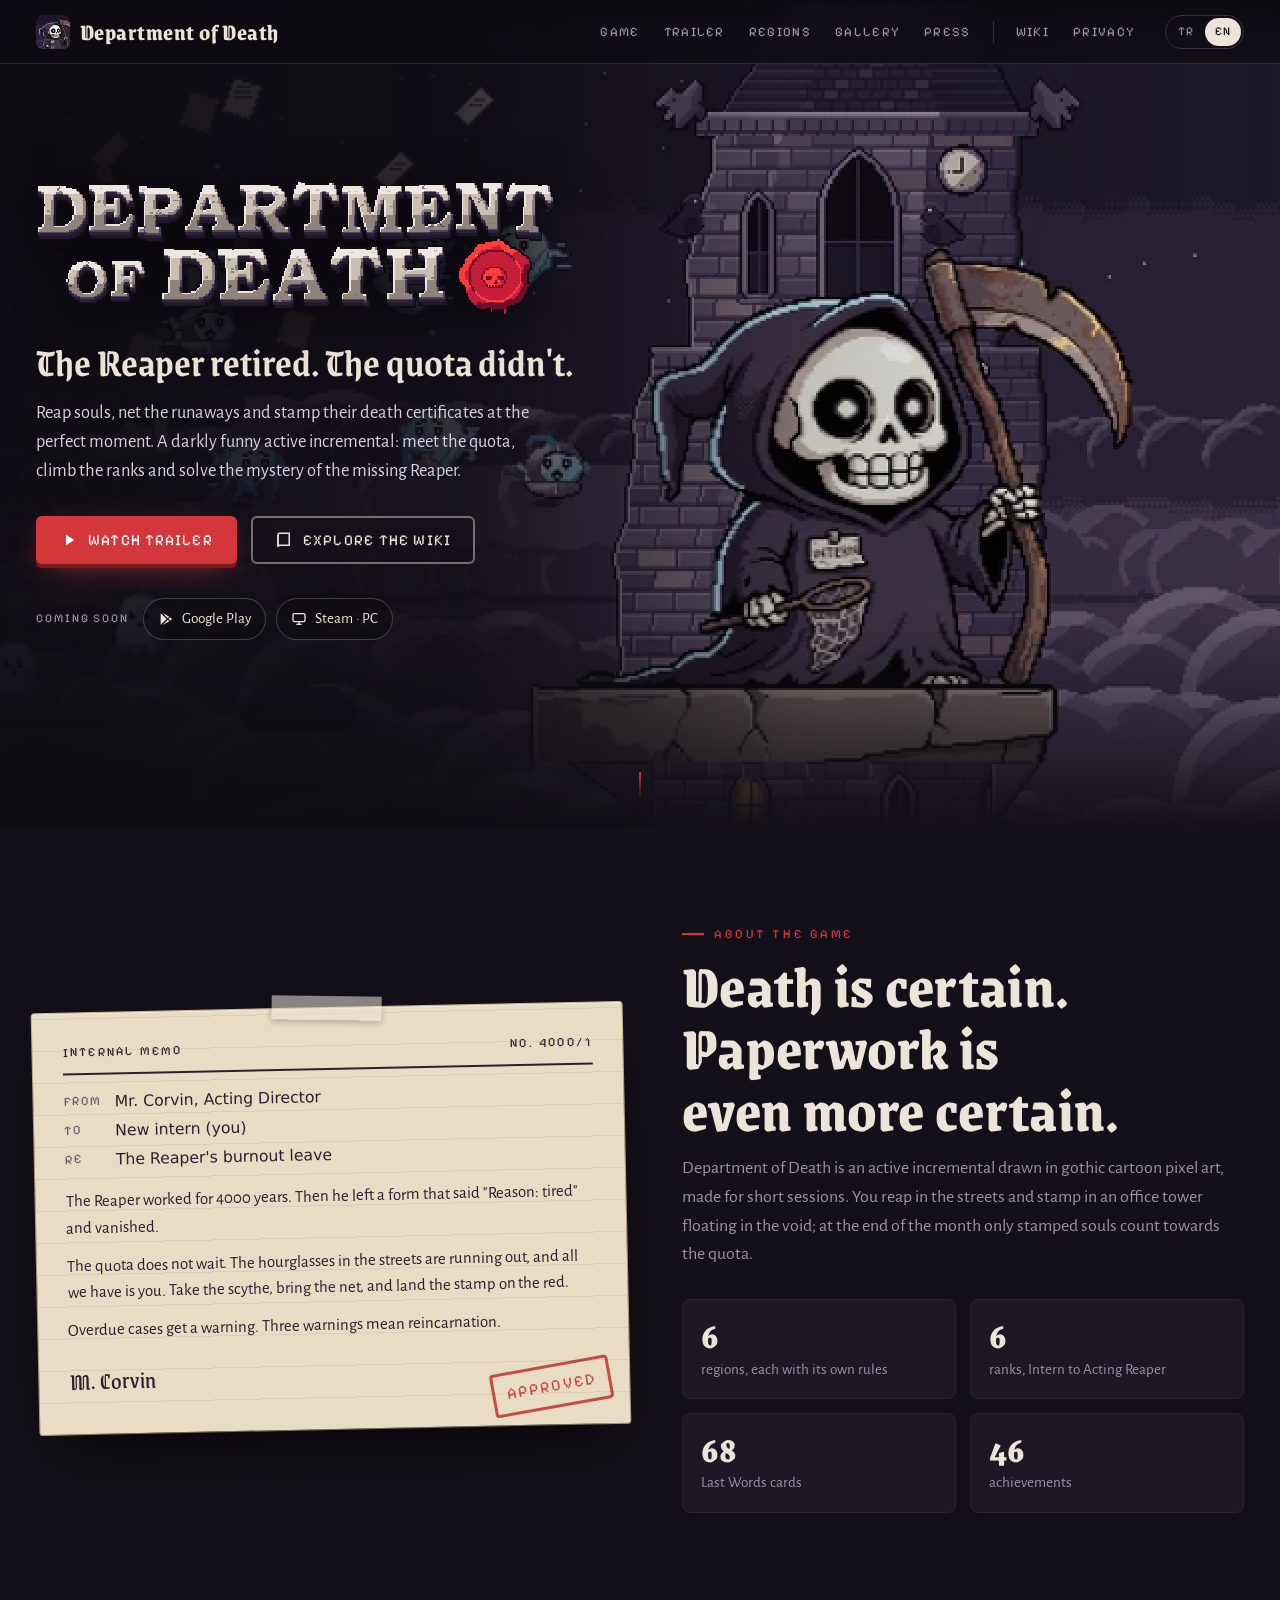
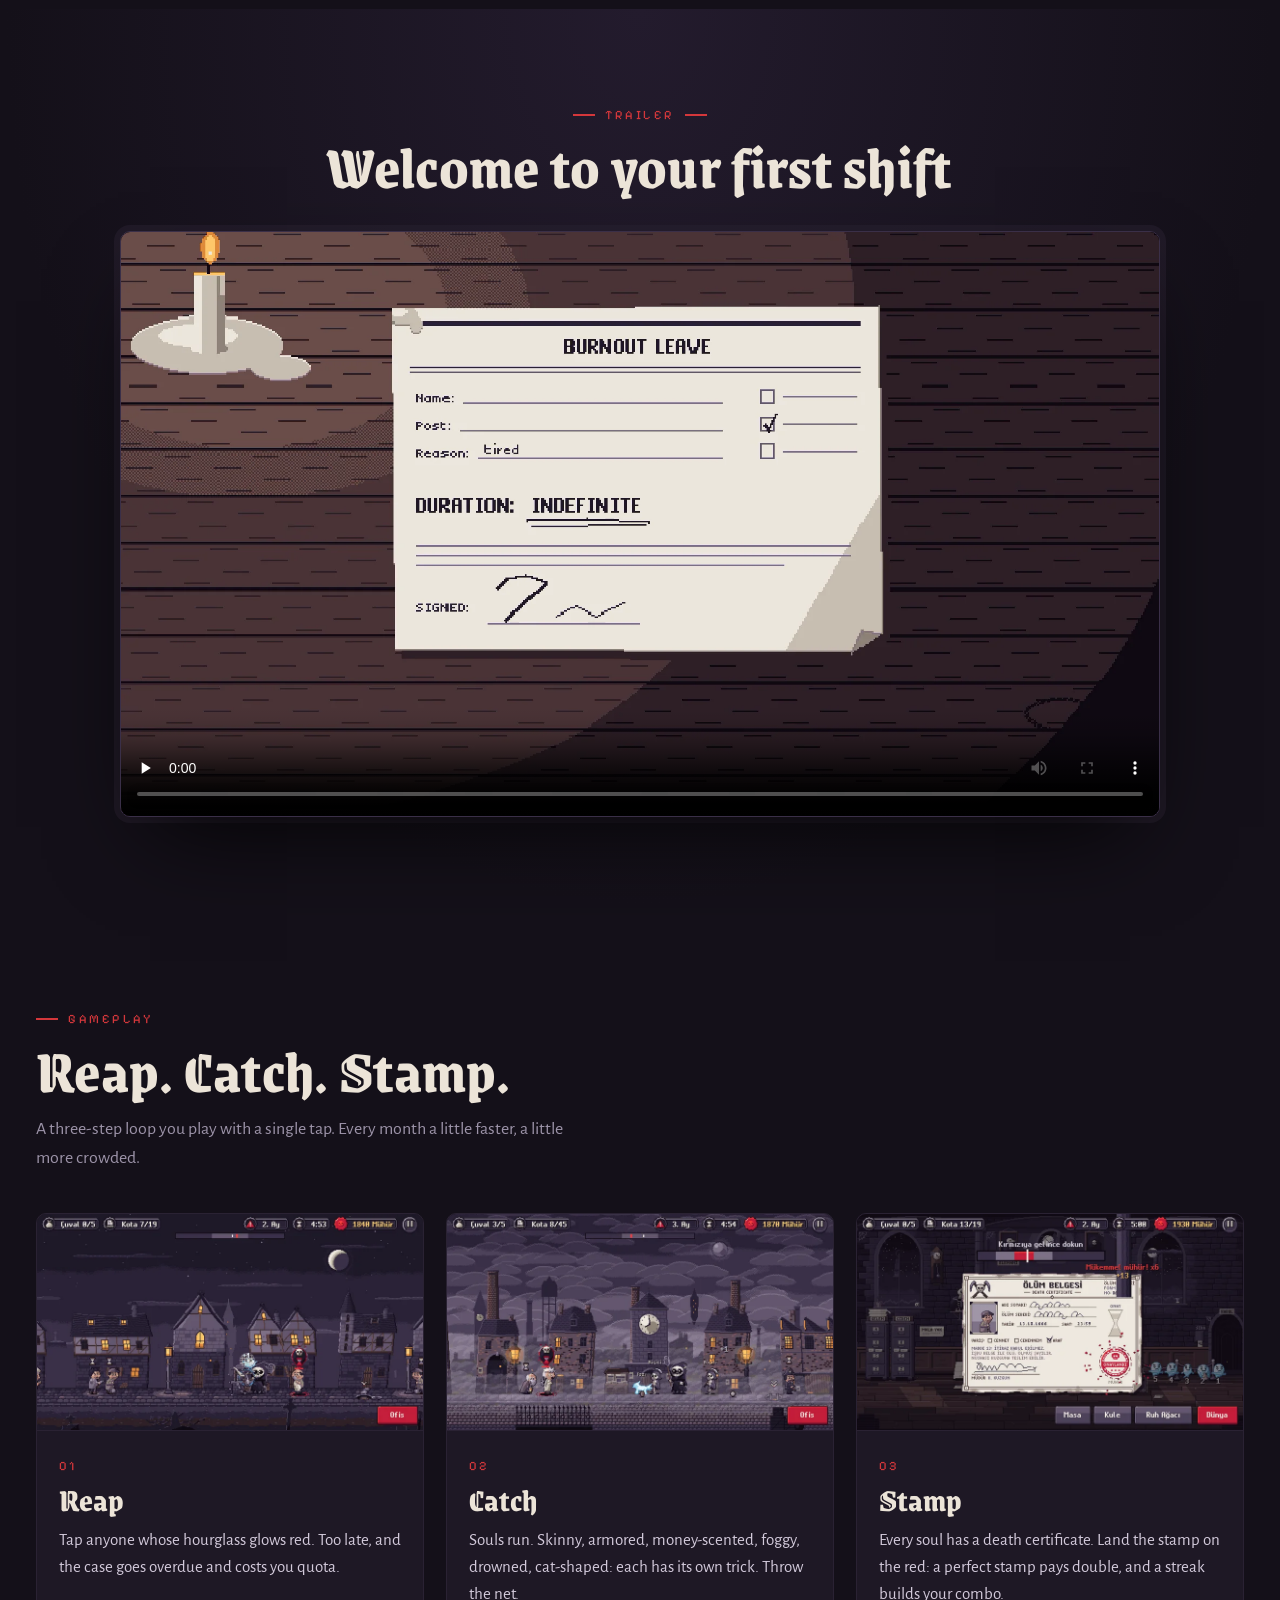
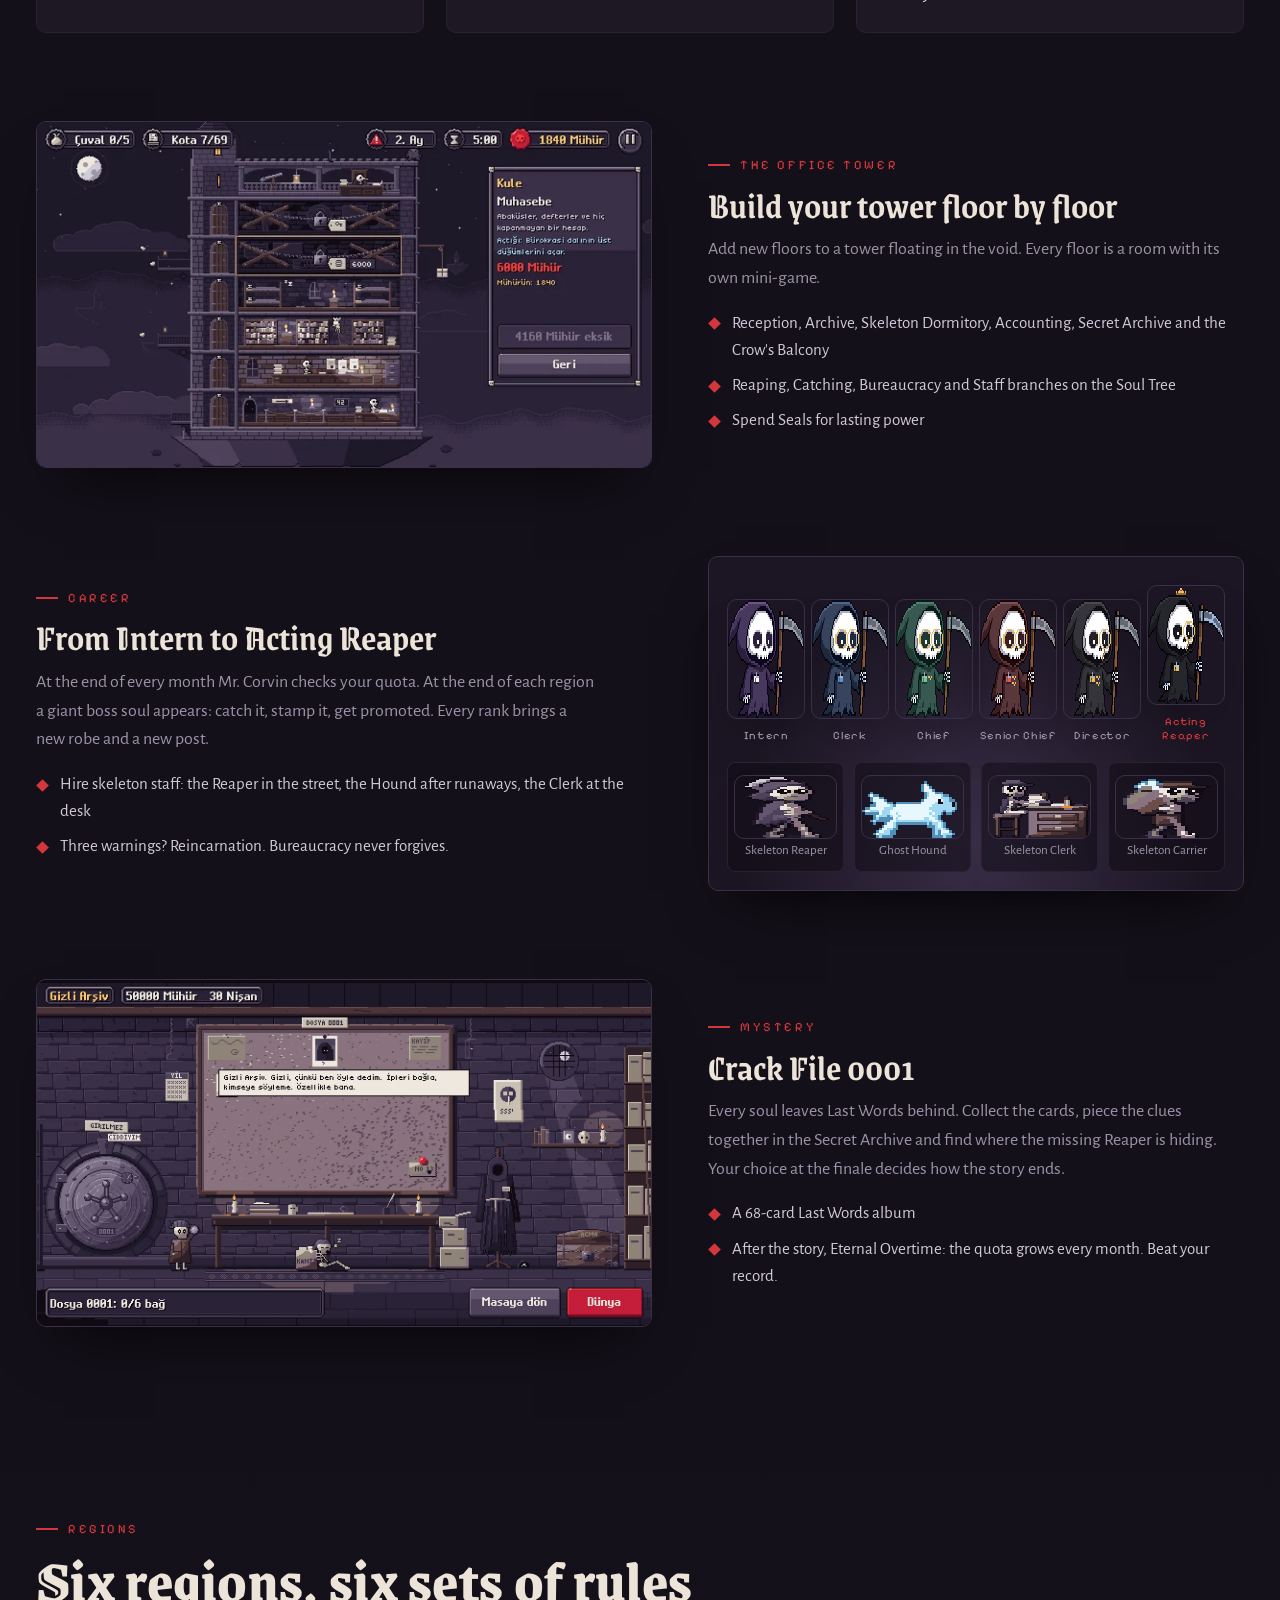
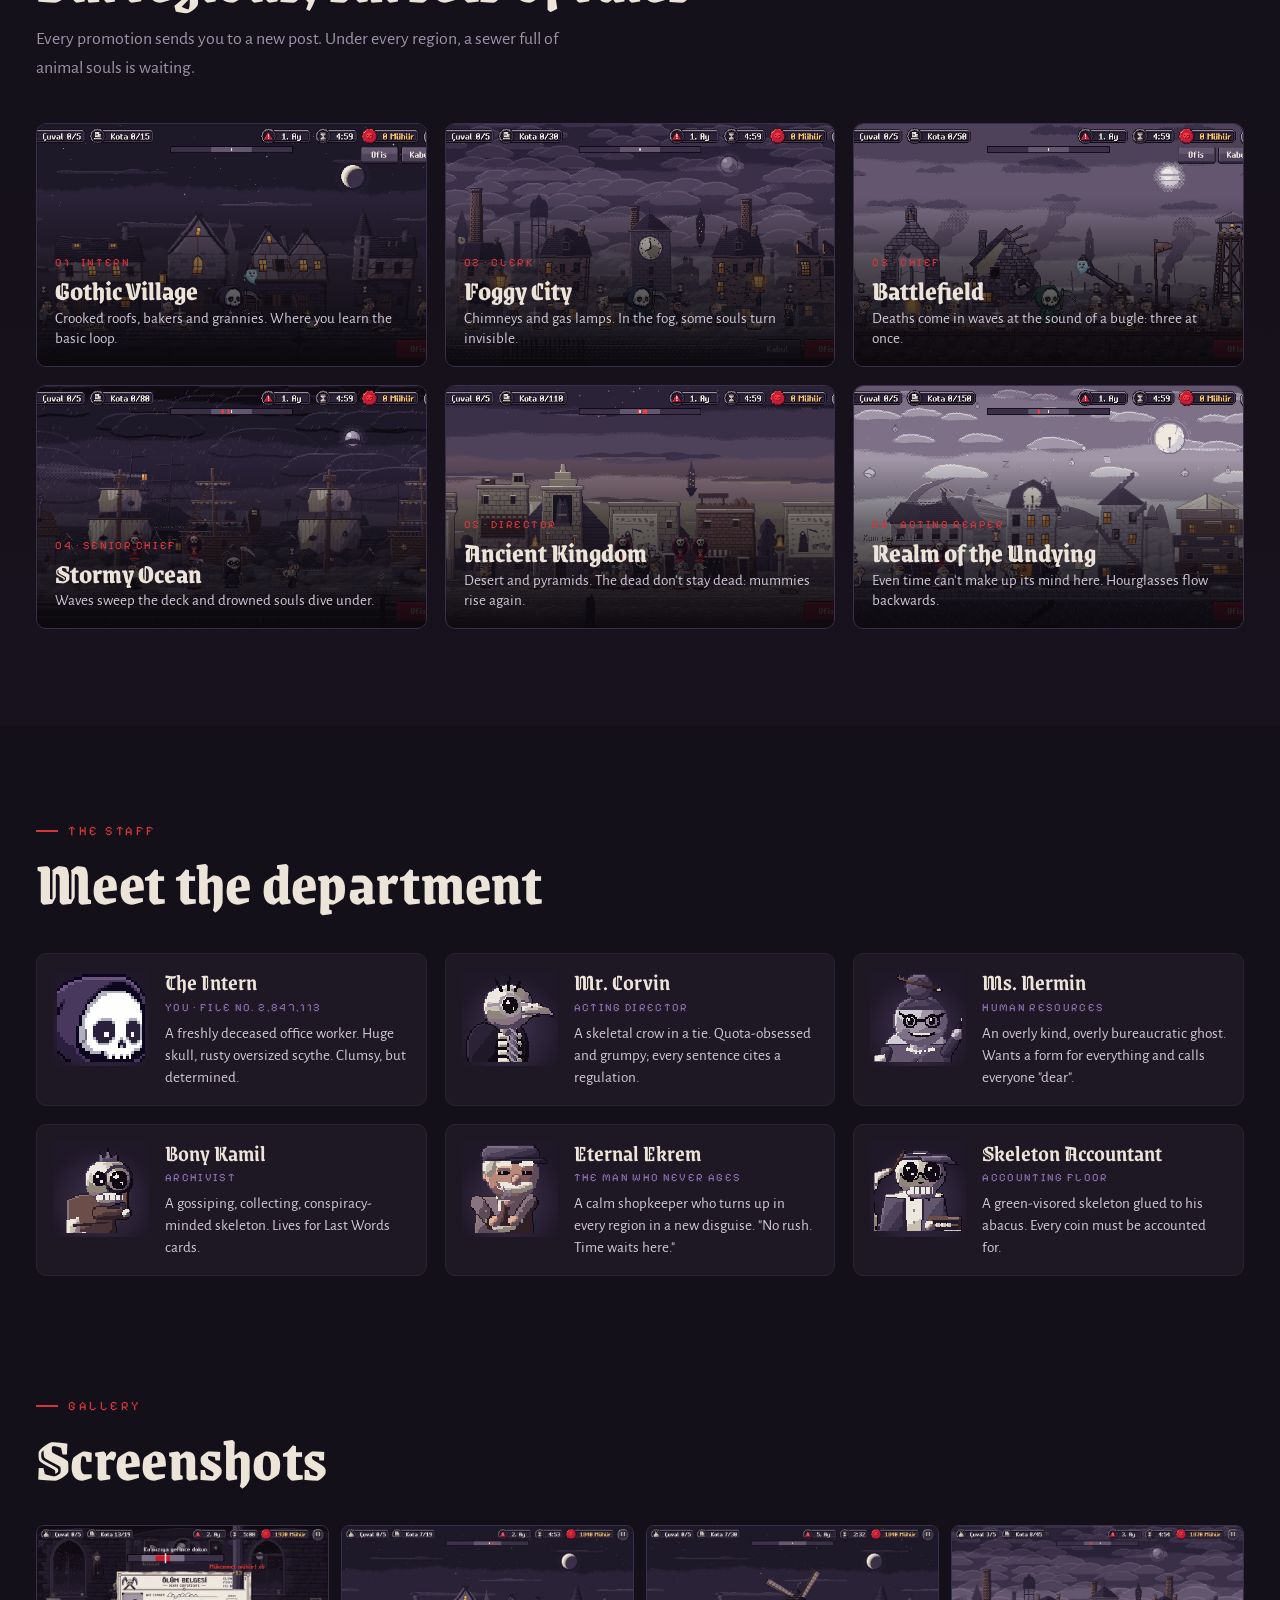
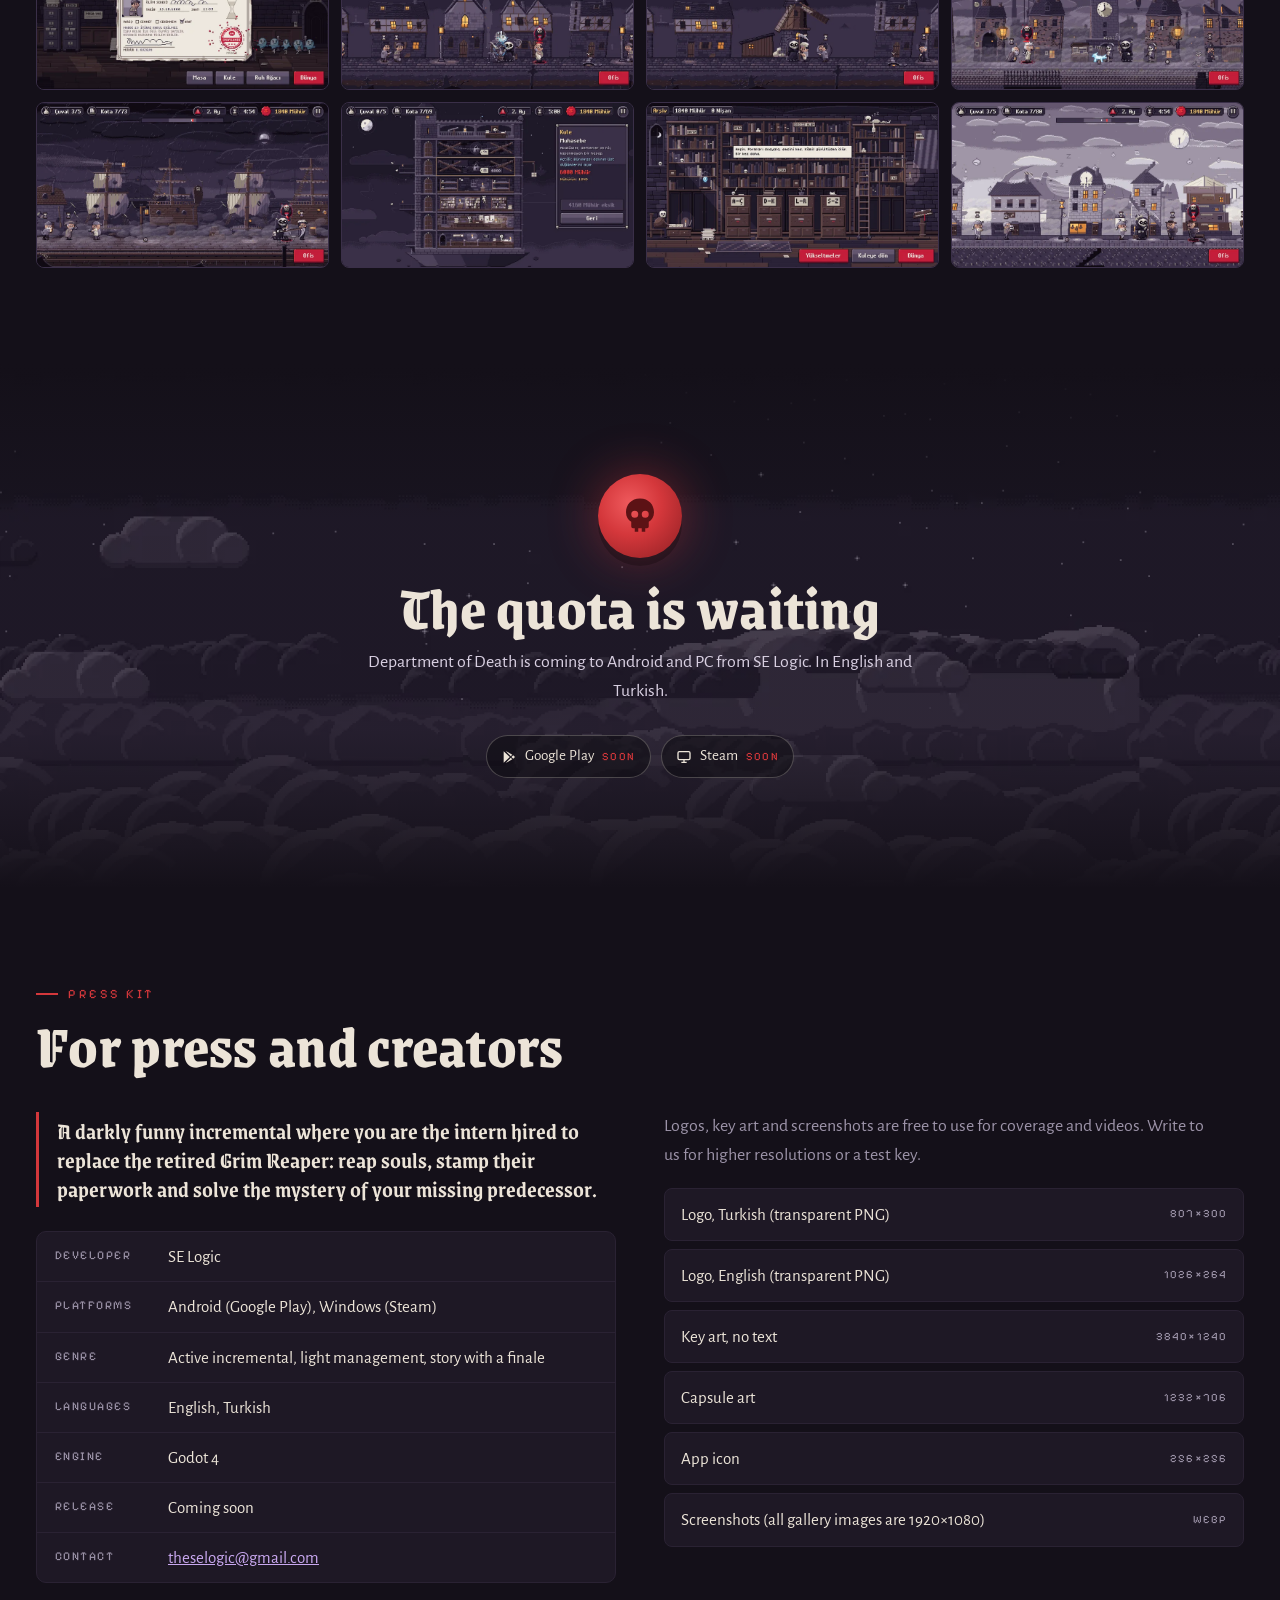
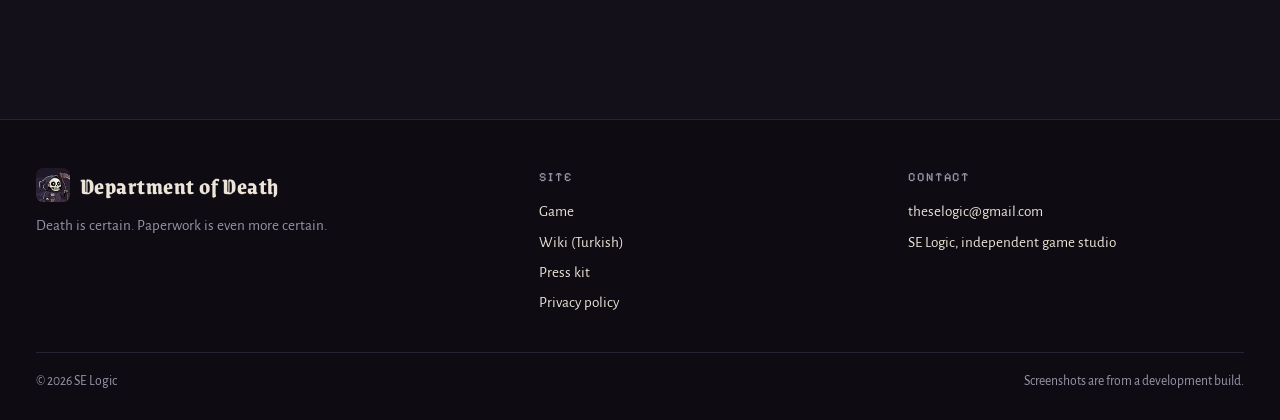
==== commit ccf713c7: "Add files via upload" ====
--- a/index.html
+++ b/index.html
@@ -1,856 +1,508 @@
-<!doctype html><html><head><meta charset="utf-8"><meta name=viewport content="width=device-width,initial-scale=1,viewport-fit=cover"><style>:root{color-scheme:light;box-sizing:border-box;padding-top:env(safe-area-inset-top,0px);padding-bottom:env(safe-area-inset-bottom,0px)}html{scroll-padding-top:env(safe-area-inset-top,0px)}body{margin:0;padding:0;font:14px -apple-system,BlinkMacSystemFont,sans-serif;background:#fff;color:#000}img{max-width:100%}[hidden]:not([hidden=until-found i]){display:none!important}</style></head><body>
-<title>Ölüm Dairesi Wiki</title>
+<!doctype html>
+<html lang="tr">
+<head>
+<meta charset="utf-8">
+<meta name="viewport" content="width=device-width,initial-scale=1,viewport-fit=cover">
+<title>Ölüm Dairesi · Azrail emekli oldu, kota seni bekliyor</title>
+<meta name="title-tr" content="Ölüm Dairesi · Azrail emekli oldu, kota seni bekliyor">
+<meta name="title-en" content="Department of Death · The Reaper retired. The quota didn't.">
+<meta name="description" content="Ölüm Dairesi (Department of Death): emekli Azrail'in yerine alınan stajyer olarak ruhları biçtiğin, belgelerini mühürlediğin ve kayıp patronun sırrını çözdüğün kara mizahlı bir incremental. SE Logic'ten Android ve PC için.">
+<meta name="theme-color" content="#141019">
+<meta property="og:type" content="website">
+<meta property="og:site_name" content="Department of Death">
+<meta property="og:title" content="Ölüm Dairesi / Department of Death">
+<meta property="og:description" content="Azrail emekli oldu. Ruhları biç, mühürle, kotayı tuttur ve sırrı çöz. SE Logic'ten Android ve PC için.">
+<meta property="og:url" content="https://departmentofdeath.github.io/">
+<meta property="og:image" content="https://departmentofdeath.github.io/assets/og.jpg">
+<meta name="twitter:card" content="summary_large_image">
+<link rel="icon" type="image/png" href="assets/favicon.png">
+<link rel="apple-touch-icon" href="assets/icon.png">
 <link rel="preconnect" href="https://fonts.googleapis.com">
 <link rel="preconnect" href="https://fonts.gstatic.com" crossorigin>
 <link rel="stylesheet" href="https://fonts.googleapis.com/css2?family=Grenze+Gotisch:wght@600;800&family=Alegreya+Sans:ital,wght@0,400;0,500;0,700;1,400&family=Pixelify+Sans:wght@500&display=swap">
+<link rel="stylesheet" href="assets/site.css">
 <style>
-/* Layout: arşiv dosyası gibi bir wiki; solda yapışkan fihrist, sağda maddeler. Oyunun kendi paleti (mor, gri, siyah; kırmızı yalnızca vurgu). Tek ve bilinçli koyu tema. */
-:root{
-  --void:#141019;          /* kulenin asılı durduğu boşluk */
-  --stone:#1e1825;         /* kart zemini */
-  --slate:#2a2233;         /* çizgiler, tablo başlıkları */
-  --ash:#9c93a8;           /* ikincil metin */
-  --bone:#ece4d8;          /* ana metin, kemik rengi */
-  --seal:#d4373b;          /* mühür kırmızısı: yalnızca "dokun" ve vurgu */
-  --violet:#8b6fb0;        /* ruh moru */
-  --parch:#e8dcc4;         /* form kâğıdı */
-  --ink:#2b2030;
-  --f-display:"Grenze Gotisch","Cormorant Garamond",Georgia,serif;
-  --f-body:"Alegreya Sans","Segoe UI",system-ui,sans-serif;
-  --f-pixel:"Pixelify Sans","Courier New",monospace;
-  color-scheme:dark;
+/* Ana sayfa: tam ekran kahraman görseli, sonra memo, fragman, döngü, özellikler, bölgeler, kadro, galeri, basın. */
+section{padding:96px 0}
+@media (max-width:700px){section{padding:64px 0}}
+
+.rv.pre{opacity:0;transform:translateY(18px);transition:opacity .7s ease,transform .7s ease}
+.rv.pre.in{opacity:1;transform:none}
+
+/* Kahraman */
+.hero{position:relative;min-height:min(92vh,980px);display:flex;align-items:center;padding:calc(var(--bar-h) + 48px) 0 120px;overflow:hidden;isolation:isolate}
+.hero-bg{position:absolute;inset:0;z-index:-2;background:#1b1626}
+.hero-bg img{width:100%;height:100%;object-fit:cover;object-position:72% 40%;animation:drift 26s ease-out both}
+@keyframes drift{from{transform:scale(1.08)}to{transform:scale(1)}}
+.hero::before{content:"";position:absolute;inset:0;z-index:-1;
+  background:linear-gradient(90deg,rgba(14,11,18,.95) 0%,rgba(14,11,18,.84) 36%,rgba(14,11,18,.2) 62%,rgba(14,11,18,0) 100%),
+             linear-gradient(0deg,var(--void) 0%,rgba(20,16,25,0) 26%)}
+.hero .wrap{width:100%}
+.hero-copy{max-width:600px}
+.hero-logo{display:block;width:min(520px,88%);height:auto;margin:0 0 26px;filter:drop-shadow(0 10px 24px rgba(0,0,0,.55))}
+.hero h1{font-family:var(--f-display);font-weight:600;font-size:clamp(1.7rem,3.6vw,2.5rem);line-height:1.1;margin:0 0 14px;color:var(--bone);text-wrap:balance}
+.hero p.lede{font-size:1.15rem;color:#d9d0e2;max-width:52ch;margin:0 0 30px}
+.cta{display:flex;flex-wrap:wrap;gap:14px;margin-bottom:34px}
+.plat{display:flex;flex-wrap:wrap;gap:10px;align-items:center}
+.plat .lbl{font-family:var(--f-pixel);font-size:.75rem;letter-spacing:.16em;color:var(--ash);text-transform:uppercase;margin-right:4px}
+.chip{display:inline-flex;align-items:center;gap:8px;padding:8px 14px;border:1px solid rgba(236,228,216,.25);border-radius:999px;background:rgba(14,11,18,.55);font-size:.95rem}
+.chip svg{width:16px;height:16px;flex:none}
+.chip em{font-style:normal;font-family:var(--f-pixel);font-size:.7rem;letter-spacing:.12em;color:var(--seal);text-transform:uppercase}
+.scroll-cue{position:absolute;left:50%;bottom:28px;transform:translateX(-50%);color:var(--ash);font-family:var(--f-pixel);font-size:.7rem;letter-spacing:.2em;text-transform:uppercase;text-decoration:none;display:flex;flex-direction:column;align-items:center;gap:6px}
+.scroll-cue span{width:2px;height:28px;background:linear-gradient(var(--seal),transparent);animation:cue 1.8s ease-in-out infinite}
+@keyframes cue{0%,100%{transform:scaleY(.4);transform-origin:top}50%{transform:scaleY(1);transform-origin:top}}
+@media (max-width:760px){
+  .hero{min-height:0;align-items:flex-end;padding-top:calc(var(--bar-h) + 200px);padding-bottom:64px}
+  .hero-bg img{object-position:78% 30%}
+  .hero::before{background:linear-gradient(0deg,var(--void) 8%,rgba(20,16,25,.88) 48%,rgba(20,16,25,.25) 78%,rgba(20,16,25,.1) 100%)}
+  .scroll-cue{display:none}
 }
-html{scroll-behavior:smooth;scroll-padding-top:72px}
-@media (prefers-reduced-motion:reduce){html{scroll-behavior:auto}*{transition:none!important}}
-body{background:var(--void);color:var(--bone);font-family:var(--f-body);font-size:17px;line-height:1.6}
-a{color:#c9a8f0}
-a:focus-visible,button:focus-visible,summary:focus-visible{outline:2px solid var(--seal);outline-offset:2px;border-radius:4px}
-
-.wrap{max-width:1180px;margin:0 auto;padding-left:max(16px,env(safe-area-inset-left,0px));padding-right:max(16px,env(safe-area-inset-right,0px))}
-
-/* Başlık bandı */
-.mast{border-bottom:1px solid var(--slate);background:linear-gradient(180deg,#1b1422 0%,var(--void) 100%);margin-top:calc(-1 * env(safe-area-inset-top,0px));padding-top:env(safe-area-inset-top,0px)}
-.mast .wrap{padding-block:28px 22px;display:flex;flex-wrap:wrap;gap:8px 24px;align-items:end;justify-content:space-between}
-.mast h1{font-family:var(--f-display);font-weight:800;font-size:clamp(2.4rem,6vw,3.6rem);line-height:1;margin:0;letter-spacing:.01em;text-wrap:balance}
-.mast h1 small{display:block;font-family:var(--f-pixel);font-size:.9rem;letter-spacing:.14em;color:var(--ash);margin-top:10px;text-transform:uppercase}
-.stamp{font-family:var(--f-pixel);color:var(--seal);border:2px solid var(--seal);padding:4px 10px;transform:rotate(-4deg);display:inline-block;letter-spacing:.12em;font-size:.85rem;opacity:.9}
-
-/* İki sütun */
-.grid{display:grid;grid-template-columns:220px minmax(0,1fr);gap:40px;padding-block:28px 80px}
-nav.toc{position:sticky;top:calc(env(safe-area-inset-top,0px) + 16px);align-self:start;max-height:calc(100vh - 32px);overflow:auto;font-size:.95rem}
-nav.toc .lbl{font-family:var(--f-pixel);font-size:.75rem;letter-spacing:.16em;color:var(--ash);text-transform:uppercase;margin-bottom:8px}
-nav.toc ol{list-style:none;margin:0;padding:0;display:flex;flex-direction:column;gap:2px;counter-reset:t}
-nav.toc a{display:block;padding:5px 10px;border-left:2px solid var(--slate);color:var(--bone);text-decoration:none}
-nav.toc a:hover{border-left-color:var(--seal);background:var(--stone)}
-nav.toc a span{font-family:var(--f-pixel);color:var(--ash);font-size:.75rem;margin-right:8px}
-
-@media (max-width:860px){
-  .grid{grid-template-columns:minmax(0,1fr);gap:20px}
-  nav.toc{position:sticky;top:env(safe-area-inset-top,0px);z-index:5;background:var(--void);max-height:none;margin-inline:calc(-1 * max(16px,env(safe-area-inset-left,0px)));padding:10px max(16px,env(safe-area-inset-left,0px));border-bottom:1px solid var(--slate)}
-  nav.toc .lbl{display:none}
-  nav.toc ol{flex-direction:row;overflow-x:auto;gap:6px;scrollbar-width:none}
-  nav.toc a{white-space:nowrap;border:1px solid var(--slate);border-radius:999px;padding:4px 12px}
-  nav.toc a span{display:none}
-  body::before{content:"";position:fixed;inset:0 0 auto;height:env(safe-area-inset-top,0px);z-index:10;background:var(--void)}
-}
-
-main{min-width:0}
-section{padding-block:8px 36px;border-bottom:1px dashed var(--slate);margin-bottom:28px}
-section:last-of-type{border-bottom:0}
-h2{font-family:var(--f-display);font-weight:600;font-size:clamp(1.8rem,4vw,2.3rem);line-height:1.1;margin:0 0 6px;text-wrap:balance}
-h2 .no{font-family:var(--f-pixel);font-size:.9rem;color:var(--seal);letter-spacing:.1em;display:block;margin-bottom:6px}
-h3{font-family:var(--f-body);font-weight:700;font-size:1.2rem;margin:26px 0 8px;color:var(--parch)}
-p,li{max-width:68ch}
-.lead{font-size:1.15rem;color:var(--parch)}
-.muted{color:var(--ash)}
-.term{font-family:var(--f-pixel);font-size:.9em;color:var(--parch);background:var(--slate);padding:0 6px;border-radius:3px;white-space:nowrap}
-
-/* Bilgi kutusu */
-.intro{display:grid;grid-template-columns:minmax(0,1fr) 300px;gap:28px;align-items:start}
-@media (max-width:980px){.intro{grid-template-columns:minmax(0,1fr)}}
-.infobox{background:var(--stone);border:1px solid var(--slate);border-radius:6px;overflow:hidden}
-.infobox img{display:block;width:100%;aspect-ratio:16/9;object-fit:cover}
-.infobox dl{margin:0;padding:12px 16px;display:grid;grid-template-columns:auto 1fr;gap:6px 14px;font-size:.95rem}
-.infobox dt{color:var(--ash)}
-.infobox dd{margin:0}
-.infobox .cap{font-family:var(--f-display);font-size:1.4rem;padding:10px 16px 0}
-
-figure{margin:16px 0}
-figure img{display:block;width:100%;max-width:100%;border-radius:4px;border:1px solid var(--slate);image-rendering:auto}
-figcaption{font-size:.88rem;color:var(--ash);margin-top:6px}
-.shots{display:grid;grid-template-columns:repeat(2,minmax(0,1fr));gap:16px}
-@media (max-width:620px){.shots{grid-template-columns:minmax(0,1fr)}}
-.shots figure{margin:0}
-
-/* Tablolar */
-.tbl{overflow-x:auto;margin:12px 0;border:1px solid var(--slate);border-radius:6px}
-table{border-collapse:collapse;width:100%;font-size:.95rem;min-width:520px}
-th,td{text-align:left;padding:8px 12px;border-bottom:1px solid var(--slate);vertical-align:top}
-th{background:var(--slate);font-weight:700;color:var(--parch);font-size:.85rem;letter-spacing:.04em}
-tr:last-child td{border-bottom:0}
-td.n{font-variant-numeric:tabular-nums;white-space:nowrap}
-
-/* Döngü şeridi */
-.loop{display:grid;grid-template-columns:repeat(4,minmax(0,1fr));gap:10px;margin:18px 0;padding:0;list-style:none;counter-reset:s}
-@media (max-width:700px){.loop{grid-template-columns:repeat(2,minmax(0,1fr))}}
-.loop li{background:var(--stone);border:1px solid var(--slate);border-radius:6px;padding:12px 14px;counter-increment:s}
-.loop li::before{content:counter(s);font-family:var(--f-pixel);color:var(--seal);display:block;font-size:1.1rem}
-.loop b{display:block;color:var(--parch)}
-.loop span{font-size:.9rem;color:var(--ash)}
-
-/* Mühür çubuğu */
-.bar{display:flex;height:26px;border-radius:4px;overflow:hidden;border:1px solid var(--slate);margin:10px 0 4px;max-width:520px;font-family:var(--f-pixel);font-size:.75rem}
-.bar div{display:flex;align-items:center;justify-content:center;color:var(--void)}
-.bar .x{background:#4a4054;color:var(--bone)}
-.bar .g{background:#b6a4c9}
-.bar .p{background:var(--seal);color:#fff}
-
-/* Bölge kartları */
-.regions{display:grid;gap:22px}
-.region{display:grid;grid-template-columns:minmax(0,1.1fr) minmax(0,1fr);gap:18px;background:var(--stone);border:1px solid var(--slate);border-radius:6px;padding:14px}
-@media (max-width:760px){.region{grid-template-columns:minmax(0,1fr)}}
-.region img{width:100%;border-radius:4px;display:block}
-.region h3{margin:0 0 4px;font-family:var(--f-display);font-weight:600;font-size:1.6rem;color:var(--bone)}
-.region .rk{font-family:var(--f-pixel);font-size:.8rem;color:var(--ash);letter-spacing:.08em}
-.region dl{margin:10px 0 0;display:grid;grid-template-columns:auto 1fr;gap:4px 12px;font-size:.95rem}
-.region dt{color:var(--ash)}
-.region dd{margin:0}
-
-/* Oda kartları */
-.rooms{display:grid;grid-template-columns:repeat(2,minmax(0,1fr));gap:18px}
-@media (max-width:760px){.rooms{grid-template-columns:minmax(0,1fr)}}
-.room{background:var(--stone);border:1px solid var(--slate);border-radius:6px;overflow:hidden;display:flex;flex-direction:column}
-.room img{width:100%;display:block;aspect-ratio:16/9;object-fit:cover}
-.room .b{padding:12px 14px;display:flex;flex-direction:column;gap:6px}
-.room h4{margin:0;font-size:1.1rem;color:var(--parch)}
-.room p{margin:0;font-size:.95rem}
-.room .tag{font-family:var(--f-pixel);font-size:.75rem;color:var(--ash)}
-
-/* Son Sözler kartları */
-.cards{display:grid;grid-template-columns:repeat(3,minmax(0,1fr));gap:14px}
-@media (max-width:760px){.cards{grid-template-columns:minmax(0,1fr)}}
-.card{background:var(--parch);color:var(--ink);border-radius:4px;padding:14px 16px;position:relative;box-shadow:0 2px 0 #00000055}
-.card q{font-style:italic;display:block;font-size:1rem}
-.card .who{font-family:var(--f-pixel);font-size:.8rem;margin-top:8px;color:#5a4a5e}
-.card .r{position:absolute;top:8px;right:10px;font-family:var(--f-pixel);font-size:.7rem;color:#7a6a7e}
-
-/* Başarımlar */
-.ach{display:grid;grid-template-columns:repeat(3,minmax(0,1fr));gap:10px;list-style:none;padding:0;margin:14px 0}
-@media (max-width:860px){.ach{grid-template-columns:repeat(2,minmax(0,1fr))}}
-@media (max-width:460px){.ach{grid-template-columns:minmax(0,1fr)}}
-.ach li{background:var(--stone);border:1px solid var(--slate);border-radius:6px;padding:10px 12px;display:flex;flex-direction:column;gap:2px;min-width:0}
-.ach b{color:var(--parch)}
-.ach i{font-style:normal;font-size:.8rem;color:var(--ash)}
-.ach span{font-size:.92rem}
-
-/* Spoiler */
-details.spoil{background:#1a1020;border:1px solid #4a2530;border-radius:6px;margin:16px 0}
-details.spoil summary{cursor:pointer;padding:12px 16px;font-weight:700;color:var(--seal);list-style:none;display:flex;gap:10px;align-items:center}
-details.spoil summary::-webkit-details-marker{display:none}
-details.spoil summary::before{content:"▶";font-size:.7rem;transition:transform .15s}
-details.spoil[open] summary::before{transform:rotate(90deg)}
-details.spoil summary em{font-style:normal;font-weight:400;color:var(--ash);font-size:.9rem}
-details.spoil > div{padding:0 16px 14px}
-.blur{filter:blur(5px);cursor:pointer;transition:filter .2s;user-select:none}
-.blur.on{filter:none;user-select:auto}
-
-.note{border-left:3px solid var(--violet);padding:8px 14px;background:var(--stone);border-radius:0 6px 6px 0;margin:14px 0;font-size:.95rem}
-footer{color:var(--ash);font-size:.85rem;padding-block:30px;border-top:1px solid var(--slate)}
-
-/* Karakter galerisi ve sprite'lar (v2) */
-.px{image-rendering:pixelated;image-rendering:crisp-edges}
-.cast{display:grid;grid-template-columns:repeat(2,minmax(0,1fr));gap:16px;margin:16px 0}
-@media (max-width:760px){.cast{grid-template-columns:minmax(0,1fr)}}
-.who-card{display:grid;grid-template-columns:120px minmax(0,1fr);gap:14px;background:var(--stone);border:1px solid var(--slate);border-radius:6px;padding:12px;align-items:start}
-.who-card .pic{width:120px;height:120px;background:radial-gradient(circle at 50% 60%,#3a2f48 0%,#211a29 70%);border-radius:4px;display:flex;align-items:center;justify-content:center;overflow:hidden}
-.who-card .pic img{max-width:110px;max-height:110px;width:auto;height:auto;border:0}
-.who-card h4{margin:0;font-family:var(--f-display);font-weight:600;font-size:1.45rem;color:var(--bone);line-height:1.1}
-.who-card .alias{font-family:var(--f-pixel);font-size:.75rem;color:var(--ash);letter-spacing:.06em}
-.who-card p{margin:6px 0 0;font-size:.95rem}
-.who-card .role{font-size:.85rem;color:var(--violet);margin-top:6px}
-.lineup{display:flex;flex-wrap:wrap;gap:12px;margin:14px 0;list-style:none;padding:0}
-.lineup li{background:var(--stone);border:1px solid var(--slate);border-radius:6px;padding:10px;display:flex;flex-direction:column;align-items:center;gap:6px;flex:1 1 110px;max-width:160px;text-align:center;font-size:.88rem}
-.lineup li img{height:96px;width:auto;max-width:100%}
-.lineup li b{color:var(--parch);font-size:.92rem}
-.lineup li span{color:var(--ash);font-size:.8rem;line-height:1.3}
-td.sp{width:64px;text-align:center;vertical-align:middle}
-td.sp img{height:40px;width:auto;display:inline-block}
-.items{display:grid;grid-template-columns:repeat(auto-fill,minmax(180px,1fr));gap:8px;list-style:none;padding:0;margin:12px 0}
-.items li{background:var(--stone);border:1px solid var(--slate);border-radius:6px;padding:8px 10px;font-size:.9rem;display:flex;justify-content:space-between;gap:8px}
-.items li span{color:var(--ash);font-variant-numeric:tabular-nums;white-space:nowrap}
-.achgrp{font-family:var(--f-pixel);font-size:.8rem;color:var(--ash);letter-spacing:.1em;text-transform:uppercase;margin:22px 0 4px}
-.new{font-family:var(--f-pixel);font-size:.7rem;color:#fff;background:var(--seal);padding:1px 6px;border-radius:3px;margin-left:8px;vertical-align:middle;letter-spacing:.06em}
+
+/* Memo ve rakamlar */
+.premise{display:grid;grid-template-columns:minmax(0,1.05fr) minmax(0,1fr);gap:56px;align-items:center}
+@media (max-width:900px){.premise{grid-template-columns:minmax(0,1fr);gap:40px}}
+.memo{position:relative;background:var(--parch);color:var(--ink);border-radius:3px;padding:30px 30px 34px;transform:rotate(-1.2deg);
+  box-shadow:0 1px 0 #fff8 inset,0 30px 60px -20px rgba(0,0,0,.7),0 0 0 1px #c9b994;
+  background-image:repeating-linear-gradient(0deg,transparent 0 31px,rgba(43,32,48,.08) 31px 32px)}
+.memo::before{content:"";position:absolute;top:-12px;left:50%;width:110px;height:24px;transform:translateX(-50%) rotate(2deg);background:rgba(236,228,216,.55);box-shadow:0 2px 6px rgba(0,0,0,.25)}
+.memo .mh{font-family:var(--f-pixel);font-size:.78rem;letter-spacing:.18em;text-transform:uppercase;border-bottom:2px solid var(--ink);padding-bottom:10px;margin-bottom:14px;display:flex;justify-content:space-between;gap:12px;flex-wrap:wrap}
+.memo dl{display:grid;grid-template-columns:auto 1fr;gap:4px 14px;margin:0 0 16px;font-size:.98rem}
+.memo dt{font-family:var(--f-pixel);font-size:.8rem;letter-spacing:.08em;color:#6a5a6e;padding-top:2px}
+.memo dd{margin:0;font-weight:500}
+.memo p{margin:0 0 12px;font-size:1.06rem;line-height:1.55}
+.memo .sig{font-family:var(--f-display);font-size:1.5rem;margin-top:18px}
+.memo .seal{position:absolute;right:18px;bottom:16px;font-family:var(--f-pixel);color:var(--seal);border:3px solid var(--seal);border-radius:4px;padding:6px 12px;font-size:1rem;letter-spacing:.14em;transform:rotate(-9deg);opacity:.85;mix-blend-mode:multiply}
+.stats{display:grid;grid-template-columns:repeat(2,minmax(0,1fr));gap:14px;margin-top:30px}
+.stat{background:var(--stone);border:1px solid var(--slate);border-radius:8px;padding:16px 18px}
+.stat b{display:block;font-family:var(--f-display);font-weight:800;font-size:2.4rem;line-height:1;color:var(--bone)}
+.stat span{color:var(--ash);font-size:.95rem}
+
+/* Fragman */
+.trailer{background:radial-gradient(ellipse at 50% 0%,#231b2d 0%,var(--void) 70%)}
+.trailer .head{text-align:center;max-width:720px;margin:0 auto 34px}
+.trailer .head .eyebrow{justify-content:center}
+.trailer .head .eyebrow::after{content:"";width:22px;height:2px;background:var(--seal)}
+.trailer .head .sub{margin:0 auto}
+.screen{max-width:1040px;margin:0 auto;border-radius:10px;overflow:hidden;border:1px solid var(--slate-2);box-shadow:0 40px 90px -30px rgba(0,0,0,.85),0 0 0 6px rgba(42,34,51,.5)}
+.screen video{display:block;width:100%;aspect-ratio:16/9;background:#000}
+
+/* Döngü */
+.loop{display:grid;grid-template-columns:repeat(3,minmax(0,1fr));gap:22px;margin-top:40px}
+@media (max-width:900px){.loop{grid-template-columns:minmax(0,1fr)}}
+.step{background:var(--stone);border:1px solid var(--slate);border-radius:10px;overflow:hidden;display:flex;flex-direction:column}
+.step img{display:block;width:100%;aspect-ratio:16/9;object-fit:cover;border-bottom:1px solid var(--slate)}
+.step .tx{padding:20px 22px 24px}
+.step .n{font-family:var(--f-pixel);color:var(--seal);font-size:.8rem;letter-spacing:.16em}
+.step h3{font-family:var(--f-display);font-weight:800;font-size:2rem;line-height:1;margin:6px 0 10px}
+.step p{margin:0;color:#d2c9da}
+
+/* Özellik satırları */
+.feat{display:grid;grid-template-columns:minmax(0,1.15fr) minmax(0,1fr);gap:56px;align-items:center;margin-top:88px}
+.feat:first-of-type{margin-top:48px}
+.feat.flip .media{order:2}
+@media (max-width:900px){.feat,.feat.flip{grid-template-columns:minmax(0,1fr);gap:24px;margin-top:64px}.feat.flip .media{order:0}}
+.feat .media img{display:block;width:100%;border-radius:10px;border:1px solid var(--slate-2);box-shadow:0 30px 60px -28px rgba(0,0,0,.8)}
+.feat ul{margin:16px 0 0;padding:0;list-style:none;display:grid;gap:8px}
+.feat li{padding-left:24px;position:relative;color:#d2c9da}
+.feat li::before{content:"";position:absolute;left:2px;top:.62em;width:9px;height:9px;background:var(--seal);transform:rotate(45deg)}
+.stage{background:radial-gradient(ellipse at 50% 85%,#3a2f48 0%,#1c1624 62%);border:1px solid var(--slate-2);border-radius:10px;padding:28px 18px 18px;box-shadow:0 30px 60px -28px rgba(0,0,0,.8)}
+.ranks{display:flex;align-items:flex-end;justify-content:space-between;gap:6px}
+.ranks figure{margin:0;flex:1;display:flex;flex-direction:column;align-items:center;gap:10px;text-align:center}
+.ranks img{width:auto;height:clamp(70px,11vw,120px)}
+.ranks figcaption{font-family:var(--f-pixel);font-size:.7rem;letter-spacing:.06em;color:var(--ash);line-height:1.2}
+.ranks figure:last-child figcaption{color:var(--seal)}
+.crew{display:grid;grid-template-columns:repeat(4,minmax(0,1fr));gap:10px;margin-top:20px}
+.crew figure{margin:0;background:rgba(14,11,18,.5);border:1px solid var(--slate);border-radius:8px;padding:12px 6px;text-align:center}
+.crew img{height:64px;width:auto}
+.crew figcaption{font-size:.82rem;color:var(--ash);line-height:1.25;margin-top:4px}
+
+/* Bölgeler */
+.regions{background:linear-gradient(180deg,var(--void) 0%,#17121d 100%)}
+.rgrid{display:grid;grid-template-columns:repeat(3,minmax(0,1fr));gap:18px;margin-top:40px}
+@media (max-width:980px){.rgrid{grid-template-columns:repeat(2,minmax(0,1fr))}}
+@media (max-width:620px){.rgrid{grid-template-columns:minmax(0,1fr)}}
+.region{position:relative;border-radius:10px;overflow:hidden;border:1px solid var(--slate-2);background:#000;aspect-ratio:16/10}
+.region img{position:absolute;inset:0;width:100%;height:100%;object-fit:cover;transition:transform .6s ease}
+.region:hover img{transform:scale(1.04)}
+.region::after{content:"";position:absolute;inset:0;background:linear-gradient(0deg,rgba(10,8,13,.95) 0%,rgba(10,8,13,.55) 42%,rgba(10,8,13,0) 70%)}
+.region .tx{position:absolute;left:0;right:0;bottom:0;z-index:1;padding:16px 18px}
+.region .k{font-family:var(--f-pixel);font-size:.7rem;letter-spacing:.14em;color:var(--seal);text-transform:uppercase}
+.region h3{font-family:var(--f-display);font-weight:800;font-size:1.7rem;line-height:1.05;margin:2px 0 4px}
+.region p{margin:0;font-size:.95rem;color:#d2c9da;line-height:1.35}
+
+/* Kadro */
+.cast{display:grid;grid-template-columns:repeat(3,minmax(0,1fr));gap:18px;margin-top:40px}
+@media (max-width:980px){.cast{grid-template-columns:repeat(2,minmax(0,1fr))}}
+@media (max-width:600px){.cast{grid-template-columns:minmax(0,1fr)}}
+.who{display:grid;grid-template-columns:96px minmax(0,1fr);gap:16px;align-items:start;background:var(--stone);border:1px solid var(--slate);border-radius:10px;padding:16px}
+.who .pic{width:96px;height:96px;border-radius:8px;background:radial-gradient(circle at 50% 62%,#3f3350 0%,#1f1828 72%);display:grid;place-items:center;overflow:hidden}
+.who .pic img{width:88px;height:88px;object-fit:contain}
+.who h3{font-family:var(--f-display);font-weight:600;font-size:1.45rem;line-height:1.05;margin:0}
+.who .role{font-family:var(--f-pixel);font-size:.7rem;letter-spacing:.12em;color:var(--violet);text-transform:uppercase;margin:4px 0 6px}
+.who p{margin:0;font-size:.95rem;color:#d2c9da;line-height:1.45}
+
+/* Galeri */
+.gal{display:grid;grid-template-columns:repeat(4,minmax(0,1fr));gap:12px;margin-top:36px}
+@media (max-width:820px){.gal{grid-template-columns:repeat(2,minmax(0,1fr))}}
+.gal a{display:block;border-radius:8px;overflow:hidden;border:1px solid var(--slate-2);position:relative;background:#000}
+.gal img{display:block;width:100%;height:100%;aspect-ratio:16/9;object-fit:cover;transition:transform .4s ease,opacity .3s}
+.gal a:hover img{transform:scale(1.035);opacity:.9}
+#lb{position:fixed;inset:0;z-index:80;background:rgba(8,6,10,.94);display:grid;place-items:center;padding:56px 12px}
+#lb[hidden]{display:none}
+#lb img{max-width:min(1600px,100%);max-height:calc(100vh - 120px);border-radius:6px;box-shadow:0 30px 80px rgba(0,0,0,.6)}
+#lb button{all:unset;cursor:pointer;position:absolute;color:var(--bone);font-family:var(--f-pixel);display:grid;place-items:center;width:48px;height:48px;border-radius:50%;background:rgba(42,34,51,.8)}
+#lb button:hover{background:var(--seal)}
+#lb .lb-x{top:max(12px,env(safe-area-inset-top,0px));right:12px;font-size:1.2rem}
+#lb .lb-prev{left:12px;top:50%;transform:translateY(-50%)}
+#lb .lb-next{right:12px;top:50%;transform:translateY(-50%)}
+#lb .lb-cap{position:absolute;bottom:18px;left:0;right:0;text-align:center;font-family:var(--f-pixel);font-size:.8rem;color:var(--ash);letter-spacing:.12em}
+
+/* Çağrı bandı */
+.band{position:relative;overflow:hidden;isolation:isolate;text-align:center;padding:110px 0}
+.band::before{content:"";position:absolute;inset:0;z-index:-2;background:url(assets/clouds.webp) center/cover}
+.band::after{content:"";position:absolute;inset:0;z-index:-1;background:linear-gradient(180deg,var(--void) 0%,rgba(20,16,25,.55) 30%,rgba(20,16,25,.55) 70%,var(--void) 100%)}
+.band .seal-big{width:84px;height:84px;margin:0 auto 18px;border-radius:50%;background:radial-gradient(circle at 38% 35%,#ef5a5d 0%,var(--seal) 42%,#8e1f23 100%);display:grid;place-items:center;box-shadow:0 8px 0 rgba(0,0,0,.25),0 0 50px rgba(212,55,59,.45)}
+.band .seal-big svg{width:42px;height:42px;color:#5c1215}
+.band .h-xl{margin-bottom:10px}
+.band .sub{margin:0 auto 30px;color:#d9d0e2}
+.band .plat{justify-content:center}
+
+/* Basın */
+.press{display:grid;grid-template-columns:minmax(0,1fr) minmax(0,1fr);gap:48px;margin-top:36px}
+@media (max-width:900px){.press{grid-template-columns:minmax(0,1fr)}}
+.facts{background:var(--stone);border:1px solid var(--slate);border-radius:10px;overflow:hidden}
+.facts dl{margin:0;display:grid;grid-template-columns:auto 1fr}
+.facts dt,.facts dd{padding:11px 18px;border-bottom:1px solid var(--slate);margin:0}
+.facts dt{font-family:var(--f-pixel);font-size:.75rem;letter-spacing:.12em;text-transform:uppercase;color:var(--ash);padding-top:14px}
+.facts dl > :nth-last-child(-n+2){border-bottom:0}
+.quote{font-family:var(--f-display);font-weight:600;font-size:1.45rem;line-height:1.25;border-left:3px solid var(--seal);padding:4px 0 4px 18px;margin:0 0 24px;color:var(--bone)}
+.dl{list-style:none;margin:18px 0 0;padding:0;display:grid;gap:8px}
+.dl a{display:flex;align-items:center;justify-content:space-between;gap:12px;padding:12px 16px;background:var(--stone);border:1px solid var(--slate);border-radius:8px;color:var(--bone);text-decoration:none}
+.dl a:hover{border-color:var(--seal)}
+.dl a small{font-family:var(--f-pixel);font-size:.7rem;letter-spacing:.1em;color:var(--ash);white-space:nowrap}
 </style>
-
-<header class="mast">
-  <div class="wrap">
-    <h1>Ölüm Dairesi Wiki<small>Department of Death · resmî oyuncu rehberi</small></h1>
-    <span class="stamp">DOSYA NO. 2.847.113</span>
+</head>
+<body>
+<a class="skip" href="#main"><span lang="tr">İçeriğe geç</span><span lang="en">Skip to content</span></a>
+
+<header class="topbar">
+  <div class="in">
+    <a class="brand" href="index.html" aria-label="Ölüm Dairesi"><img src="assets/favicon.png" alt="" width="34" height="34"><b><span lang="tr">Ölüm Dairesi</span><span lang="en">Department of Death</span></b></a>
+    <nav class="nav" id="nav" aria-label="Site">
+      <a href="#oyun"><span lang="tr">Oyun</span><span lang="en">Game</span></a>
+      <a href="#fragman"><span lang="tr">Fragman</span><span lang="en">Trailer</span></a>
+      <a href="#bolgeler"><span lang="tr">Bölgeler</span><span lang="en">Regions</span></a>
+      <a href="#galeri"><span lang="tr">Galeri</span><span lang="en">Gallery</span></a>
+      <a href="#basin"><span lang="tr">Basın</span><span lang="en">Press</span></a>
+      <i class="sep" aria-hidden="true"></i>
+      <a href="wiki.html">Wiki</a>
+      <a href="privacy.html"><span lang="tr">Gizlilik</span><span lang="en">Privacy</span></a>
+    </nav>
+    <div class="lang" role="group" aria-label="Dil / Language"><button type="button" data-l="tr" aria-pressed="true">TR</button><button type="button" data-l="en" aria-pressed="false">EN</button></div>
+    <button class="menu-btn" type="button" aria-controls="nav" aria-expanded="false" aria-label="Menü"><svg viewBox="0 0 24 24" fill="none" stroke="currentColor" stroke-width="2" stroke-linecap="round"><path d="M4 7h16M4 12h16M4 17h16"/></svg></button>
   </div>
 </header>
 
-<div class="wrap grid">
-<nav class="toc" aria-label="İçindekiler">
-  <div class="lbl">Fihrist</div>
-  <ol>
-    <li><a href="#oyun"><span>01</span>Oyun hakkında</a></li>
-    <li><a href="#hikaye"><span>02</span>Hikâye</a></li>
-    <li><a href="#bolum0"><span>03</span>Bölüm 0: İlk Mesai</a></li>
-    <li><a href="#karakterler"><span>04</span>Karakterler</a></li>
-    <li><a href="#nasil"><span>05</span>Nasıl oynanır</a></li>
-    <li><a href="#ruhlar"><span>06</span>Ruh tipleri</a></li>
-    <li><a href="#bolgeler"><span>07</span>Bölgeler ve rütbeler</a></li>
-    <li><a href="#patronlar"><span>08</span>Patron ruhlar</a></li>
-    <li><a href="#kule"><span>09</span>Kule ve odalar</a></li>
-    <li><a href="#gelistirme"><span>10</span>Geliştirmeler</a></li>
-    <li><a href="#yetenekler"><span>11</span>Yetenekler</a></li>
-    <li><a href="#sokak"><span>12</span>Sokak, bakkal, lağım</a></li>
-    <li><a href="#koleksiyon"><span>13</span>Son Sözler ve Dosya 0001</a></li>
-    <li><a href="#basarimlar"><span>14</span>Onur Duvarı</a></li>
-    <li><a href="#ebedi"><span>15</span>Ebedi Mesai</a></li>
-    <li><a href="#ayarlar"><span>16</span>Ayarlar</a></li>
-    <li><a href="#ipuclari"><span>17</span>İpuçları</a></li>
-    <li><a href="#gizlilik"><span>18</span>Gizlilik politikası</a></li>
-  </ol>
-</nav>
-
-<main>
-
+<main id="main">
+
+<!-- KAHRAMAN -->
+<div class="hero">
+  <div class="hero-bg"><img src="assets/hero.webp" srcset="assets/hero_s.webp 1280w, assets/hero.webp 2560w" sizes="100vw" alt="" class="px" fetchpriority="high"></div>
+  <div class="wrap">
+    <div class="hero-copy">
+      <img class="hero-logo px" lang="tr" src="assets/logo_tr.png" alt="Ölüm Dairesi" width="807" height="300">
+      <img class="hero-logo px" lang="en" src="assets/logo_en.png" alt="Department of Death" width="1026" height="264">
+      <h1><span lang="tr">Azrail emekli oldu. Kota seni bekliyor.</span><span lang="en">The Reaper retired. The quota didn't.</span></h1>
+      <p class="lede" lang="tr">Ruhları biç, kaçanları ağınla yakala, ölüm belgelerini tam zamanında mühürle. Kara mizahlı, aktif bir incremental oyun: kotayı tuttur, terfi et ve kayıp Azrail'in sırrını çöz.</p>
+      <p class="lede" lang="en">Reap souls, net the runaways and stamp their death certificates at the perfect moment. A darkly funny active incremental: meet the quota, climb the ranks and solve the mystery of the missing Reaper.</p>
+      <div class="cta">
+        <a class="btn btn-seal" href="#fragman"><svg viewBox="0 0 24 24" fill="currentColor"><path d="M8 5v14l11-7z"/></svg><span lang="tr">Fragmanı izle</span><span lang="en">Watch trailer</span></a>
+        <a class="btn btn-ghost" href="wiki.html"><svg viewBox="0 0 24 24" fill="none" stroke="currentColor" stroke-width="2"><path d="M4 5a2 2 0 0 1 2-2h13v16H6a2 2 0 0 0-2 2z"/><path d="M4 21V5"/></svg><span lang="tr">Wiki'yi keşfet</span><span lang="en">Explore the wiki</span></a>
+      </div>
+      <div class="plat">
+        <span class="lbl"><span lang="tr">Yakında</span><span lang="en">Coming soon</span></span>
+        <span class="chip"><svg viewBox="0 0 24 24" fill="currentColor"><path d="M4 3.5v17l9.2-8.5zM14.6 13.3l2.4 2.2-10 5.6zM17 8.5l-2.4 2.2L7 2.9zM18.3 9.3 21 12l-2.7 2.7-2.6-2.7z"/></svg>Google Play</span>
+        <span class="chip"><svg viewBox="0 0 24 24" fill="none" stroke="currentColor" stroke-width="2"><rect x="3" y="4" width="18" height="12" rx="2"/><path d="M8 20h8M12 16v4"/></svg>Steam · PC</span>
+      </div>
+    </div>
+  </div>
+  <a class="scroll-cue" href="#oyun" aria-label="Aşağı kaydır"><span></span></a>
+</div>
+
+<!-- MEMO -->
 <section id="oyun">
-  <h2><span class="no">01 · MADDE</span>Oyun hakkında</h2>
-  <div class="intro">
-    <div>
-      <p class="lead"><b>Ölüm Dairesi</b> (İngilizce adı <i>Department of Death</i>), SE Logic'in geliştirdiği kara mizahlı, aktif bir incremental oyun. Emekli olup ortadan kaybolan Azrail'in yerine alınan stajyer olarak ruhları biçer, ofis kulesinde mühürler, aylık kotayı tutturur ve rütbe rütbe yükselirsiniz.</p>
-      <p>Oyun iki ekran arasında geçer. <b>Dünya</b>'da kum saati dolan kişileri biçip kaçan ruhlarını ağla yakalarsınız. Boşlukta süzülen <b>ofis kulesi</b>'nde ise o ruhların öbür tarafa geçiş belgelerini zamanlamalı bir dokunuşla mühürlersiniz. Ay süresi iki ekranda da akar ve ay sonunda yalnızca mühürlenmiş ruhlar kotaya sayılır. Bu yüzden oyun boyunca kendinize hep aynı soruyu sorarsınız: biraz daha mı biçsem, yoksa ofise dönüp mühürlesem mi?</p>
-      <p>Oyun açıkken oynanır. Uygulama kapalıyken ilerleme ya da çevrimdışı kazanç yoktur. Oyun bir sonu olan hikâyeye sahiptir; finalden sonra sınırsız bir mod açılır.</p>
-      <div class="note">Bu sayfa oyunun geliştirme sürümüne göre yazıldı ve 26 Kasım 2026'da güncellendi. Sayılar ve isimler çıkışa kadar değişebilir. Yeni eklenen bölümler <span class="new">YENİ</span> etiketi taşıyor. Hikâyenin sürprizleri <b style="color:var(--seal)">kırmızı spoiler kutularında</b> gizli; açmadıkça görünmez.</div>
-    </div>
-    <aside class="infobox">
-      <img src="img/01_title.webp" alt="Department of Death ana menüsü: gotik köy önünde oyun logosu ve Devam, Yeni Oyun, Hikâyeyi İzle, Ayarlar butonları">
-      <div class="cap">Department of Death</div>
-      <dl>
-        <dt>Geliştirici</dt><dd>SE Logic</dd>
-        <dt>Tür</dt><dd>Aktif incremental, hafif yönetim</dd>
-        <dt>Görünüm</dt><dd>2D HD piksel art, gotik çizgi film</dd>
-        <dt>Ekran</dt><dd>Yatay</dd>
-        <dt>Platform</dt><dd>Önce Android (Google Play), sonra PC (Steam)</dd>
-        <dt>Motor</dt><dd>Godot 4</dd>
-        <dt>Diller</dt><dd>Türkçe, İngilizce</dd>
-        <dt>Başarım</dt><dd>46 (Google Play Games, Steam)</dd>
-        <dt>Durum</dt><dd>Geliştiriliyor</dd>
-      </dl>
-    </aside>
-  </div>
-</section>
-
-<section id="hikaye">
-  <h2><span class="no">02 · MADDE</span>Hikâye</h2>
-  <p>Ölüm Dairesi, ölüleri öbür tarafa geçiren kadim bir devlet dairesidir. Binlerce yıldır kâğıt üstünde işler: her ölümün bir dosyası, her ruhun mühürlü bir formu vardır ve <b>mühürsüz ruh öbür tarafa geçemez</b>.</p>
-  <p>Dairenin tek saha görevlisi Azrail, 4000 yıl boyunca her ölümü kendisi yaptı. Bir gün masasına "Tükenmişlik İzni — Süresiz" yazan bir form bırakıp ortadan kayboldu. Ölümler gecikmeye, ruhlar ortada kalmaya, köylerde "ölemeyen" huysuz insanlar çoğalmaya başladı. Daire panikle staj ilanı verdi.</p>
-  <p>Siz, öbür tarafa geçiş formunu eksiksiz dolduran tek ruhsunuz. Bu yüzden işe alındınız. Dosya numaranız 2.847.113; patronunuz size kısaca "Yüzonüç" diyor.</p>
-  <div class="shots">
-    <figure><img src="img/30_intro_01.webp" alt="Açılış videosu: gece, mum ışığında kağıt yığınlarıyla dolu Azrail'in boş ofisi" loading="lazy"><figcaption>Açılış videosu: Azrail'in boş kalan masası.</figcaption></figure>
-    <figure><img src="img/30_intro_05.webp" alt="Açılış videosu: Nermin Hanım küçük mavi ruha form uzatıyor" loading="lazy"><figcaption>Nermin Hanım yeni stajyerin formunu inceliyor.</figcaption></figure>
-  </div>
-  <h3>Dosya 0001</h3>
-  <p>Arşivin en eski dosyası. Dünyada ölmesi planlanan ilk kişinin dosyasıdır ve 4000 yıldır üstünde "gecikmiş" damgası taşır. Kimse açmaya cesaret edemez. Oyun boyunca her bölgede bu dosyanın ipuçlarını toplarsınız.</p>
-  <details class="spoil">
-    <summary>Büyük spoiler: Dosya 0001'in sırrı <em>Hikâyenin ana sürprizini açar</em></summary>
-    <div>
-      <p>Dosya 0001, Azrail'in kendi dosyasıdır. Dünyanın ilk ölümü planlandığında sıradaki isim Ekrem adında bir çobandı. O gün ruhları götürecek kimse yoktu; Ekrem ölmek yerine ilk ruhu kendisi götürdü ve Azrail oldu. Kendi dosyası hiç kapanmadı.</p>
-      <p>4000 yıl sonra hiç yaşamadığı "hayatın ortasını" merak edip insan kılığına girdi. Her bölgede gördüğünüz, hiç yaşlanmayan <b>Ebedi Ekrem</b> odur: köyde bakkal, şehirde saatçi, savaşta sıhhiyeci, okyanusta fener bekçisi, antik krallıkta kâhin.</p>
-    </div>
-  </details>
-  <details class="spoil">
-    <summary>Büyük spoiler: Final ve sonlar <em>Son bölgenin sonunu anlatır</em></summary>
-    <div>
-      <p>Ölmeyenlerin Diyarı'nın 5. ayında patron ruh olarak Dosya 0001 çıkar: dev, yorgun, uykulu bir yaşlı adam ruhu. Masaya geldiğinde size tek bir seçim sunulur.</p>
-      <ul>
-        <li><b>Mühürle:</b> Dosya kapanır. Azrail 4000 yıl sonra ilk kez dinlenir ve stajyer yeni Azrail olur. Bay Kuzgun ağlar ama "Bu gözyaşı yönetmeliğe aykırı" der.</li>
-        <li><b>Formu yırt:</b> Stajyer dosyayı yırtar ve Ekrem'e bir hayat verir. Ekrem tacını bırakıp köyde bakkal açar. Stajyer yine Azrail olur, ama artık "gecikmiş" damgası taşıyan tek dosya ona aittir.</li>
-      </ul>
-      <p><b>Gizli son:</b> 18 ipucunun hepsini topladıysanız, seçtiğiniz sonun ardından o sona ait gizli bir sahne açılır. Ekrem ile Bay Kuzgun köy bakkalında çay içer ve Ekrem, stajyerin kusursuz geçiş formunu masaya koyar. El yazısı onunkidir. "İyi seçmişim," der.</p>
-    </div>
-  </details>
-</section>
-
-<section id="bolum0">
-  <h2><span class="no">03 · MADDE</span>Bölüm 0: İlk Mesai <span class="new">YENİ</span></h2>
-  <p>Yeni oyun, oyunun rehberi olan kısa bir önsözle başlar. <b>Bölüm 0: İlk Mesai</b>, Bay Kuzgun'un adım adım yönettiği bir oryantasyondur. İlk oyunda atlanamaz; sonraki yeni oyunlarda tekrar oynamak ya da geçmek size sorulur.</p>
-  <h3>Açılış: veda partisi</h3>
-  <p>Ölüm Dairesi'nde 4000 yıl boyunca tek bir izin günü olmamıştır ve o akşam Azrail için bir veda partisi verilir. Pastaya 4000 mum sığmaz ("Bir tane koyduk, temsilen"), hediye pilsiz bir altın saattir ("Zaten artık vaktin bol"). Azrail tükenmişlik iznine çıkar ve kimse onu bir daha görmez. Geriye boş bir masa, sönmüş bir pasta ve tek bir form kalır. Nermin Hanım kuyruktaki ruhlara bakar, siz bir adım öne çıkarsınız ("Ben mi?") ve işe alınırsınız.</p>
-  <div class="shots">
-    <figure><img src="img/81_ep0_party.webp" alt="Bölüm 0 ara sahnesi: tek mumlu pasta ve kağıt yığınları" loading="lazy"><figcaption>"4000 mum sığmadı canım. Bir tane koyduk, temsilen."</figcaption></figure>
-    <figure><img src="img/81_ep0_hire.webp" alt="Bölüm 0 ara sahnesi: Nermin Hanım, stajyer ve kuyruktaki ruhlar" loading="lazy"><figcaption>"Bir gönüllü! Ne cesaret. Tebrikler canım, işe alındın."</figcaption></figure>
-  </div>
-  <h3>Oryantasyon: 44 adım</h3>
-  <p>Bay Kuzgun ekranı karartır, dokunmanız gereken yeri bir ışık halkası ve parmakla gösterir. Sırasıyla şunları öğrenirsiniz:</p>
-  <ol>
-    <li>Mühür masasında ilk ölüm belgesini mühürlemek.</li>
-    <li>Sokağa inip çan çalınca hazır kişiyi biçmek, kaçan ruhu ağla yakalamak, çuvalı ofise taşımak.</li>
-    <li>Mühür'ü harcamak (masa geliştirmesi) ve hediye edilen ilk Nişan ile Ruh Ağacı'ndan kalıcı bir düğüm almak.</li>
-    <li>Kuleyi gezmek, Kabul'de ruhları doğru şeride sokmak ve zile basmak.</li>
-    <li>İskelet Yatakhanesi'ni açıp ilk İskelet Kâtip'i işe almak.</li>
-    <li>Kaldırımdaki eşyayı toplamak, kuzgun postasını açmak, Ekrem'in dükkânında satıp çay almak.</li>
-    <li>Rögardan lağıma inip bir fare ruhu yakalamak.</li>
-    <li>Kotayı, ayın süresini ve ay sonu raporunu tanımak.</li>
-  </ol>
-  <p class="muted"><i>"Özetle: Mühür bu dönemin harçlığı, Nişan kalıcı sicil. İkisini karıştıranı ben karıştırırım."</i> — Bay Kuzgun</p>
-  <h3>Kapanış</h3>
-  <p>Oryantasyon bitince Bay Kuzgun size bir <b>Oryantasyon Sertifikası</b> verir ("Çerçeveletme, duvar bütçemiz yok") ve oryantasyon dosyasını yırtar. Oyun sıfırlanır ve gerçek mesai 1. aydan başlar. Kazandığınız Nişan ve <b>Oryantasyon Sertifikası</b> başarımı sizde kalır. Son karede biri pencereyi açar ("Kim açtı o pencereyi?!") ve ekrana tek bir dosya düşer: Dosya 0001.</p>
-  <div class="shots">
-    <figure><img src="img/80_ep0_reap.webp" alt="Oryantasyon: Bay Kuzgun panelinde talimat, köylü kırmızı çerçeveyle işaretli" loading="lazy"><figcaption>"Çan çaldı, kum saati doldu: vakti gelen bu."</figcaption></figure>
-    <figure><img src="img/81_ep0_cert.webp" alt="Oryantasyon Sertifikası ve yırtılan oryantasyon dosyası" loading="lazy"><figcaption>"Bu oryantasyon dosyası da artık gereksiz."</figcaption></figure>
-  </div>
-</section>
-
+  <div class="wrap premise">
+    <div class="rv">
+      <article class="memo" lang="tr" aria-label="Dahili genelge">
+        <div class="mh"><span>Dahili Genelge</span><span>No. 4000/1</span></div>
+        <dl><dt>KİMDEN</dt><dd>Bay Kuzgun, Müdür Vekili</dd><dt>KİME</dt><dd>Yeni stajyer (sen)</dd><dt>KONU</dt><dd>Azrail'in tükenmişlik izni</dd></dl>
+        <p>Azrail 4000 yıl çalıştı. Sonra "Sebep: yoruldum" yazan bir form bıraktı ve ortadan kayboldu.</p>
+        <p>Kota beklemez. Sokaktaki kum saatleri dolmak üzere, elimizde de bir sen varsın. Tırpanını al, ağını unutma, mührü tam kırmızıda bas.</p>
+        <p>Gecikme olursa uyarı yazılır. Üç uyarıda reenkarnasyon.</p>
+        <div class="sig">B. Kuzgun</div>
+        <span class="seal" aria-hidden="true">ONAYLANDI</span>
+      </article>
+      <article class="memo" lang="en" aria-label="Internal memo">
+        <div class="mh"><span>Internal Memo</span><span>No. 4000/1</span></div>
+        <dl><dt>FROM</dt><dd>Mr. Corvin, Acting Director</dd><dt>TO</dt><dd>New intern (you)</dd><dt>RE</dt><dd>The Reaper's burnout leave</dd></dl>
+        <p>The Reaper worked for 4000 years. Then he left a form that said "Reason: tired" and vanished.</p>
+        <p>The quota does not wait. The hourglasses in the streets are running out, and all we have is you. Take the scythe, bring the net, and land the stamp on the red.</p>
+        <p>Overdue cases get a warning. Three warnings mean reincarnation.</p>
+        <div class="sig">M. Corvin</div>
+        <span class="seal" aria-hidden="true">APPROVED</span>
+      </article>
+    </div>
+    <div class="rv">
+      <p class="eyebrow"><span lang="tr">Oyun hakkında</span><span lang="en">About the game</span></p>
+      <h2 class="h-xl"><span lang="tr">Ölüm kesin. Evrak işi ondan da kesin.</span><span lang="en">Death is certain. Paperwork is even more certain.</span></h2>
+      <p class="sub" lang="tr">Ölüm Dairesi, 2D gotik çizgi film tarzı piksel art ile çizilmiş, kısa oturumlara uygun aktif bir incremental. Sokakta biçersin, boşlukta süzülen ofis kulesinde mühürlersin; ay sonunda yalnızca mühürlenmiş ruhlar kotaya sayılır.</p>
+      <p class="sub" lang="en">Department of Death is an active incremental drawn in gothic cartoon pixel art, made for short sessions. You reap in the streets and stamp in an office tower floating in the void; at the end of the month only stamped souls count towards the quota.</p>
+      <div class="stats">
+        <div class="stat"><b>6</b><span lang="tr">bölge, her birinin kendi kuralı</span><span lang="en">regions, each with its own rules</span></div>
+        <div class="stat"><b>6</b><span lang="tr">rütbe, Stajyer'den Azrail Vekili'ne</span><span lang="en">ranks, Intern to Acting Reaper</span></div>
+        <div class="stat"><b>68</b><span lang="tr">Son Söz kartı</span><span lang="en">Last Words cards</span></div>
+        <div class="stat"><b>46</b><span lang="tr">başarım</span><span lang="en">achievements</span></div>
+      </div>
+    </div>
+  </div>
+</section>
+
+<!-- FRAGMAN -->
+<section id="fragman" class="trailer">
+  <div class="wrap">
+    <div class="head rv">
+      <p class="eyebrow"><span lang="tr">Fragman</span><span lang="en">Trailer</span></p>
+      <h2 class="h-xl"><span lang="tr">İlk mesaine hoş geldin</span><span lang="en">Welcome to your first shift</span></h2>
+    </div>
+    <div class="screen rv" lang="tr"><video controls playsinline preload="none" poster="media/poster_tr.webp"><source src="media/trailer_tr.mp4" type="video/mp4">Tarayıcınız videoyu oynatamıyor.</video></div>
+    <div class="screen rv" lang="en"><video controls playsinline preload="none" poster="media/poster_en.webp"><source src="media/trailer_en.mp4" type="video/mp4">Your browser can't play this video.</video></div>
+  </div>
+</section>
+
+<!-- DÖNGÜ VE ÖZELLİKLER -->
+<section id="oynanis">
+  <div class="wrap">
+    <div class="rv">
+      <p class="eyebrow"><span lang="tr">Oynanış</span><span lang="en">Gameplay</span></p>
+      <h2 class="h-xl"><span lang="tr">Biç. Yakala. Mühürle.</span><span lang="en">Reap. Catch. Stamp.</span></h2>
+      <p class="sub" lang="tr">Tek dokunuşla oynanan üç adımlık bir döngü. Her ay biraz daha hızlı, biraz daha kalabalık.</p>
+      <p class="sub" lang="en">A three-step loop you play with a single tap. Every month a little faster, a little more crowded.</p>
+    </div>
+    <div class="loop">
+      <article class="step rv"><img src="shots/ss1_t.webp" alt="Gotik köyde stajyer, kum saati kırmızı parlayan bir köylünün yanında" loading="lazy" width="800" height="450">
+        <div class="tx"><span class="n">01</span><h3><span lang="tr">Biç</span><span lang="en">Reap</span></h3>
+        <p lang="tr">Kum saati kırmızı parlayan kişiye dokun. Geç kalırsan vaka gecikir ve kotadan düşer.</p><p lang="en">Tap anyone whose hourglass glows red. Too late, and the case goes overdue and costs you quota.</p></div></article>
+      <article class="step rv"><img src="shots/ss4_t.webp" alt="Sisli şehirde kaçan mavi bir ruh ve stajyer" loading="lazy" width="800" height="450">
+        <div class="tx"><span class="n">02</span><h3><span lang="tr">Yakala</span><span lang="en">Catch</span></h3>
+        <p lang="tr">Ruhlar kaçar. Sıska, zırhlı, para kokan, sisli, boğulmuş, kedi kılıklı: her birinin kendi huyu var. Ağını at.</p><p lang="en">Souls run. Skinny, armored, money-scented, foggy, drowned, cat-shaped: each has its own trick. Throw the net.</p></div></article>
+      <article class="step rv"><img src="shots/ss2_t.webp" alt="Ofiste ölüm belgesi ve kırmızı onay mührü" loading="lazy" width="800" height="450">
+        <div class="tx"><span class="n">03</span><h3><span lang="tr">Mühürle</span><span lang="en">Stamp</span></h3>
+        <p lang="tr">Her ruhun bir ölüm belgesi var. Mührü tam kırmızıya denk getir: mükemmel mühür iki kat öder, seri kombo büyütür.</p><p lang="en">Every soul has a death certificate. Land the stamp on the red: a perfect stamp pays double, and a streak builds your combo.</p></div></article>
+    </div>
+
+    <div class="feat rv">
+      <div class="media"><img src="shots/ss5_t.webp" srcset="shots/ss5_t.webp 800w, shots/ss5.webp 1920w" sizes="(max-width:900px) 100vw, 640px" alt="Boşlukta süzülen ofis kulesi ve katları" loading="lazy" width="800" height="450"></div>
+      <div>
+        <p class="eyebrow"><span lang="tr">Ofis kulesi</span><span lang="en">The office tower</span></p>
+        <h3 class="h-lg"><span lang="tr">Kuleni kat kat büyüt</span><span lang="en">Build your tower floor by floor</span></h3>
+        <p class="sub" lang="tr">Boşlukta süzülen kuleye yeni katlar ekle. Her kat bir oda, her odanın kendi mini oyunu var.</p>
+        <p class="sub" lang="en">Add new floors to a tower floating in the void. Every floor is a room with its own mini-game.</p>
+        <ul lang="tr"><li>Kabul, Arşiv, İskelet Yatakhanesi, Muhasebe, Gizli Arşiv ve Kuzgun'un Balkonu</li><li>Ruh Ağacı'nda Biçme, Yakalama, Bürokrasi ve Personel dalları</li><li>Kazandığın Mühür ile kalıcı güç</li></ul>
+        <ul lang="en"><li>Reception, Archive, Skeleton Dormitory, Accounting, Secret Archive and the Crow's Balcony</li><li>Reaping, Catching, Bureaucracy and Staff branches on the Soul Tree</li><li>Spend Seals for lasting power</li></ul>
+      </div>
+    </div>
+
+    <div class="feat flip rv">
+      <div class="media">
+        <div class="stage">
+          <div class="ranks">
+            <figure><img class="px" src="img/sprite/rank_1.png" alt="" loading="lazy"><figcaption><span lang="tr">Stajyer</span><span lang="en">Intern</span></figcaption></figure>
+            <figure><img class="px" src="img/sprite/rank_2.png" alt="" loading="lazy"><figcaption><span lang="tr">Memur</span><span lang="en">Clerk</span></figcaption></figure>
+            <figure><img class="px" src="img/sprite/rank_3.png" alt="" loading="lazy"><figcaption><span lang="tr">Şef</span><span lang="en">Chief</span></figcaption></figure>
+            <figure><img class="px" src="img/sprite/rank_4.png" alt="" loading="lazy"><figcaption><span lang="tr">Kıdemli Şef</span><span lang="en">Senior Chief</span></figcaption></figure>
+            <figure><img class="px" src="img/sprite/rank_5.png" alt="" loading="lazy"><figcaption><span lang="tr">Müdür</span><span lang="en">Director</span></figcaption></figure>
+            <figure><img class="px" src="img/sprite/rank_6.png" alt="" loading="lazy"><figcaption><span lang="tr">Azrail Vekili</span><span lang="en">Acting Reaper</span></figcaption></figure>
+          </div>
+          <div class="crew">
+            <figure><img class="px" src="img/sprite/st_reaper.png" alt="" loading="lazy"><figcaption><span lang="tr">İskelet Biçici</span><span lang="en">Skeleton Reaper</span></figcaption></figure>
+            <figure><img class="px" src="img/sprite/st_hound.png" alt="" loading="lazy"><figcaption><span lang="tr">Hayalet Tazı</span><span lang="en">Ghost Hound</span></figcaption></figure>
+            <figure><img class="px" src="img/sprite/st_clerk.png" alt="" loading="lazy"><figcaption><span lang="tr">İskelet Kâtip</span><span lang="en">Skeleton Clerk</span></figcaption></figure>
+            <figure><img class="px" src="img/sprite/st_carrier.png" alt="" loading="lazy"><figcaption><span lang="tr">İskelet Taşıyıcı</span><span lang="en">Skeleton Carrier</span></figcaption></figure>
+          </div>
+        </div>
+      </div>
+      <div>
+        <p class="eyebrow"><span lang="tr">Kariyer</span><span lang="en">Career</span></p>
+        <h3 class="h-lg"><span lang="tr">Stajyerden Azrail Vekili'ne</span><span lang="en">From Intern to Acting Reaper</span></h3>
+        <p class="sub" lang="tr">Her ayın sonunda Bay Kuzgun kotana bakar. Bölgenin sonunda dev bir patron ruh belirir: onu yakala, mühürle, terfi et. Her rütbede cübben ve görevin değişir.</p>
+        <p class="sub" lang="en">At the end of every month Mr. Corvin checks your quota. At the end of each region a giant boss soul appears: catch it, stamp it, get promoted. Every rank brings a new robe and a new post.</p>
+        <ul lang="tr"><li>İskelet personel tut: Biçici sokakta, Tazı kaçanların peşinde, Kâtip masada</li><li>Üç uyarı mı? Reenkarnasyon. Bürokrasi affetmez.</li></ul>
+        <ul lang="en"><li>Hire skeleton staff: the Reaper in the street, the Hound after runaways, the Clerk at the desk</li><li>Three warnings? Reincarnation. Bureaucracy never forgives.</li></ul>
+      </div>
+    </div>
+
+    <div class="feat rv">
+      <div class="media"><img src="img/20_room_gizli_arsiv.webp" alt="Gizli Arşiv odası: ipucu panosu ve dosyalar" loading="lazy" width="1280" height="720"></div>
+      <div>
+        <p class="eyebrow"><span lang="tr">Gizem</span><span lang="en">Mystery</span></p>
+        <h3 class="h-lg"><span lang="tr">Dosya 0001'i çöz</span><span lang="en">Crack File 0001</span></h3>
+        <p class="sub" lang="tr">Her ölü geride bir Son Söz bırakır. Kartları topla, ipuçlarını Gizli Arşiv'de birleştir ve kayıp Azrail'in nerede saklandığını bul. Finalde vereceğin karar hikâyenin sonunu belirler.</p>
+        <p class="sub" lang="en">Every soul leaves Last Words behind. Collect the cards, piece the clues together in the Secret Archive and find where the missing Reaper is hiding. Your choice at the finale decides how the story ends.</p>
+        <ul lang="tr"><li>68 kartlık Son Sözler albümü</li><li>Hikâyeden sonra Ebedi Mesai: kota her ay büyür, rekorunu kır</li></ul>
+        <ul lang="en"><li>A 68-card Last Words album</li><li>After the story, Eternal Overtime: the quota grows every month. Beat your record.</li></ul>
+      </div>
+    </div>
+  </div>
+</section>
+
+<!-- BÖLGELER -->
+<section id="bolgeler" class="regions">
+  <div class="wrap">
+    <div class="rv">
+      <p class="eyebrow"><span lang="tr">Bölgeler</span><span lang="en">Regions</span></p>
+      <h2 class="h-xl"><span lang="tr">Altı bölge, altı ayrı kural</span><span lang="en">Six regions, six sets of rules</span></h2>
+      <p class="sub" lang="tr">Her terfi seni yeni bir göreve gönderir. Her bölgenin altında da hayvan ruhlarıyla dolu bir kanalizasyon bekler.</p>
+      <p class="sub" lang="en">Every promotion sends you to a new post. Under every region, a sewer full of animal souls is waiting.</p>
+    </div>
+    <div class="rgrid">
+      <article class="region rv"><img src="img/73_idle_region_1.webp" alt="" loading="lazy"><div class="tx"><span class="k"><span lang="tr">01 · Stajyer</span><span lang="en">01 · Intern</span></span><h3><span lang="tr">Gotik Köy</span><span lang="en">Gothic Village</span></h3><p lang="tr">Eğri çatılar, fırıncılar, nineler. Temel döngü burada öğrenilir.</p><p lang="en">Crooked roofs, bakers and grannies. Where you learn the basic loop.</p></div></article>
+      <article class="region rv"><img src="img/75_items_region_2.webp" alt="" loading="lazy"><div class="tx"><span class="k"><span lang="tr">02 · Memur</span><span lang="en">02 · Clerk</span></span><h3><span lang="tr">Sisli Şehir</span><span lang="en">Foggy City</span></h3><p lang="tr">Fabrika bacaları ve gaz lambaları. Sisin içinde bazı ruhlar görünmez olur.</p><p lang="en">Chimneys and gas lamps. In the fog, some souls turn invisible.</p></div></article>
+      <article class="region rv"><img src="img/73_idle_region_3.webp" alt="" loading="lazy"><div class="tx"><span class="k"><span lang="tr">03 · Şef</span><span lang="en">03 · Chief</span></span><h3><span lang="tr">Savaş Alanı</span><span lang="en">Battlefield</span></h3><p lang="tr">Ölümler borazan sesiyle, dalgalar halinde gelir: üç kişi birden.</p><p lang="en">Deaths come in waves at the sound of a bugle: three at once.</p></div></article>
+      <article class="region rv"><img src="img/42_region_4.webp" alt="" loading="lazy"><div class="tx"><span class="k"><span lang="tr">04 · Kıdemli Şef</span><span lang="en">04 · Senior Chief</span></span><h3><span lang="tr">Fırtınalı Okyanus</span><span lang="en">Stormy Ocean</span></h3><p lang="tr">Dalgalar güverteyi yalar, boğulmuş ruhlar suya dalar.</p><p lang="en">Waves sweep the deck and drowned souls dive under.</p></div></article>
+      <article class="region rv"><img src="img/42_region_5.webp" alt="" loading="lazy"><div class="tx"><span class="k"><span lang="tr">05 · Müdür</span><span lang="en">05 · Director</span></span><h3><span lang="tr">Antik Krallık</span><span lang="en">Ancient Kingdom</span></h3><p lang="tr">Çöl ve piramitler. Ölüler pek de ölü kalmaz; mumyalar geri kalkar.</p><p lang="en">Desert and pyramids. The dead don't stay dead: mummies rise again.</p></div></article>
+      <article class="region rv"><img src="img/42_region_6.webp" alt="" loading="lazy"><div class="tx"><span class="k"><span lang="tr">06 · Azrail Vekili</span><span lang="en">06 · Acting Reaper</span></span><h3><span lang="tr">Ölmeyenlerin Diyarı</span><span lang="en">Realm of the Undying</span></h3><p lang="tr">Burada zaman bile kararsız. Kum saatleri geri akar.</p><p lang="en">Even time can't make up its mind here. Hourglasses flow backwards.</p></div></article>
+    </div>
+  </div>
+</section>
+
+<!-- KADRO -->
 <section id="karakterler">
-  <h2><span class="no">04 · MADDE</span>Karakterler</h2>
-  <div class="cast">
-    <article class="who-card"><div class="pic"><img class="px" src="img/sprite/p_stajyer.png" alt="Stajyerin portresi: mor kapüşonlu kafatası"></div><div><h4>Stajyer</h4><span class="alias">"YÜZONÜÇ" · DOSYA NO. 2.847.113</span><p>Yeni ölmüş sıradan bir memur. Kocaman kafatası, küçük gövdesi ve Azrail'den kalan paslı dev tırpanıyla dairenin yeni saha görevlisi. Konuşmaz, yüz ifadeleriyle tepki verir. Beceriksiz ama azimli.</p><div class="role">Oyuncu karakteri</div></div></article>
-    <article class="who-card"><div class="pic"><img class="px" src="img/sprite/p_kuzgun.png" alt="Bay Kuzgun'un portresi: kravatlı iskelet kuzgun"></div><div><h4>Bay Kuzgun</h4><span class="alias">EN: MR. CORVIN · MÜDÜR VEKİLİ</span><p>Kravatlı iskelet kuzgun. Kota takıntılı, huysuz ve iğneleyici; her lafını bir yönetmelik maddesine bağlar. Gizlice Azrail'i özler.</p><div class="role">Patronunuz: kota, ay sonu raporu, terfi, Bölüm 0 rehberi</div></div></article>
-    <article class="who-card"><div class="pic"><img class="px" src="img/sprite/p_nermin.png" alt="Nermin Hanım'ın portresi: gözlüklü, topuzlu hayalet"></div><div><h4>Nermin Hanım</h4><span class="alias">İNSAN KAYNAKLARI</span><p>İnsan Kaynakları hayaleti. Aşırı nazik, aşırı bürokrat, her şeye form ister. Gülümsemesi biraz ürkütücü. Herkese "canım" der.</p><div class="role">İşe alım, öğretici, reenkarnasyon</div></div></article>
-    <article class="who-card"><div class="pic"><img class="px" src="img/sprite/p_kamil.png" alt="Kemikçi Kâmil'in portresi: tek gözlüklü iskelet"></div><div><h4>Kemikçi Kâmil</h4><span class="alias">ARŞİVCİ</span><p>Dedikoducu, koleksiyoncu ve komplo teorisyeni bir iskelet. Kayıp eşyaları ve Son Sözler kartlarını sizden çok sever.</p><div class="role">Arşiv, Son Sözler albümü, ipucu panosu</div></div></article>
-    <article class="who-card"><div class="pic"><img class="px" src="img/sprite/p_ekrem.png" alt="Ebedi Ekrem'in portresi: elinde çay bardağıyla yaşlı adam"></div><div><h4>Ebedi Ekrem</h4><span class="alias">HİÇ YAŞLANMAYAN ADAM</span><p>Her bölgede başka kılıkta karşınıza çıkan, sakin, yorgun ve nazik bir adam. Köyde bakkal dükkânı işletir. <i>"Acele etme. Burada zaman bekler."</i></p><div class="role">Bakkal, Akçe alışverişi, Dosya 0001 ipuçları</div></div></article>
-    <article class="who-card"><div class="pic"><img class="px" src="img/sprite/p_muhasebeci.png" alt="Muhasebecinin portresi: yeşil siperlikli iskelet"></div><div><h4>İskelet Muhasebeci</h4><span class="alias">MUHASEBE KATI</span><p>Yeşil siperlikli, abaküs başından kalkmayan iskelet. Her kuruşun hesabını sorar; faizi de o verir.</p><div class="role">Muhasebe katı, abaküs mini oyunu</div></div></article>
-  </div>
-
-  <h3>Stajyerin rütbe görünümleri <span class="new">YENİ</span></h3>
-  <p>Stajyer baştan çizildi ve artık dört animasyonu var: bekleme, yürüme, tırpan savurma ve ağ atma. Her terfide cübbenin rengi değişir ve yeni bir rütbe işareti eklenir. Bu görünüm sokakta, mühür masasında, ara sahnelerde ve portrede aynıdır.</p>
-  <ul class="lineup">
-    <li><img class="px" src="img/sprite/rank_1.png" alt="Stajyer: mor cübbe"><b>Stajyer</b><span>Mor cübbe</span></li>
-    <li><img class="px" src="img/sprite/rank_2.png" alt="Memur: lacivert cübbe ve gözlük"><b>Memur</b><span>Lacivert cübbe, gözlük</span></li>
-    <li><img class="px" src="img/sprite/rank_3.png" alt="Şef: yeşil cübbe"><b>Şef</b><span>Yeşil cübbe, rütbe şeridi</span></li>
-    <li><img class="px" src="img/sprite/rank_4.png" alt="Kıdemli Şef: bordo cübbe"><b>Kıdemli Şef</b><span>Bordo cübbe, yaka nişanı</span></li>
-    <li><img class="px" src="img/sprite/rank_5.png" alt="Müdür: siyah cübbe ve monokl"><b>Müdür</b><span>Siyah cübbe, monokl</span></li>
-    <li><img class="px" src="img/sprite/rank_6.png" alt="Azrail Vekili: siyah cübbe, taç ve parlayan tırpan"><b>Azrail Vekili</b><span>Yarım taç, parlayan tırpan</span></li>
-  </ul>
-  <figure><img class="px" src="img/sprite/intern_poses.png" alt="Stajyerin animasyon kareleri: bekleme, yürüme, biçme ve ağ atma" loading="lazy" style="max-width:620px"><figcaption>Bekleme, yürüme, biçme ve ağ atma.</figcaption></figure>
-
-  <h3>İskelet personel</h3>
-  <ul class="lineup">
-    <li><img class="px" src="img/sprite/st_clerk.png" alt="İskelet Kâtip masada"><b>İskelet Kâtip</b><span>Siz yokken mühür basar</span></li>
-    <li><img class="px" src="img/sprite/st_carrier.png" alt="İskelet Taşıyıcı çuvalla"><b>İskelet Taşıyıcı</b><span>Çuvalı kuyruğa taşır</span></li>
-    <li><img class="px" src="img/sprite/st_reaper.png" alt="İskelet Biçici"><b>İskelet Biçici</b><span>Sokakta hazır kişileri biçer</span></li>
-    <li><img class="px" src="img/sprite/st_hound.png" alt="Hayalet Tazı"><b>Hayalet Tazı</b><span>Kaçan ruhları kovalar</span></li>
-  </ul>
-
-  <details class="spoil">
-    <summary>Spoiler: Ekrem'in bölge kılıkları <em>Ekrem'i her bölgede nerede bulacağınızı gösterir</em></summary>
-    <div>
-      <ul class="lineup">
-        <li><img class="px" src="img/sprite/ekrem_village.png" alt="Ekrem bakkal kılığında"><b>Gotik Köy</b><span>Bakkal</span></li>
-        <li><img class="px" src="img/sprite/ekrem_city.png" alt="Ekrem saatçi kılığında"><b>Sisli Şehir</b><span>Saatçi</span></li>
-        <li><img class="px" src="img/sprite/ekrem_savas.png" alt="Ekrem sıhhiyeci kılığında"><b>Savaş Alanı</b><span>Sıhhiyeci</span></li>
-        <li><img class="px" src="img/sprite/ekrem_okyanus.png" alt="Ekrem fener bekçisi kılığında"><b>Fırtınalı Okyanus</b><span>Fener bekçisi</span></li>
-        <li><img class="px" src="img/sprite/ekrem_antik.png" alt="Ekrem kâhin kılığında"><b>Antik Krallık</b><span>Kâhin</span></li>
-      </ul>
-    </div>
-  </details>
-  <figure><img src="img/31_cs_reincarnation.webp" alt="Reenkarnasyon ara sahnesi: Nermin Hanım elinde formla stajyerin yanında duruyor" loading="lazy"><figcaption>Nermin Hanım: "Reenkarnasyon formun hazır canım. İmzalaman gerekmiyor, zaten imzaladın."</figcaption></figure>
-</section>
-
-<section id="nasil">
-  <h2><span class="no">05 · MADDE</span>Nasıl oynanır</h2>
-  <ol class="loop">
-    <li><b>Biç</b><span>Çan çalınca kum saati kırmızı yanan kişiye dokun.</span></li>
-    <li><b>Yakala</b><span>Kaçan ruha dokun, çuvala at.</span></li>
-    <li><b>Mühürle</b><span>Kulede formu tam zamanında mühürle.</span></li>
-    <li><b>Geliş</b><span>Mühürle geliştirme ve kat al, dünyaya dön.</span></li>
-  </ol>
-
-  <h3>Dünya: biçmek ve yakalamak</h3>
-  <p>Sokak yatay kayar ve yaklaşık üç ekran genişliğindedir. Parmağınızı sürükleyerek kamerayı kaydırırsınız; üstteki mini harita hazır kişileri kırmızı noktayla gösterir. Herkesin başında bir kum saati vardır.</p>
-  <ul>
-    <li><b>Hazır kişi:</b> Kum saati dolunca belirgin bir <b>ölüm çanı</b> çalar, saat kırmızı yanar ve sallanır. Ona dokunursanız stajyer koşup tırpanı savurur. Hazır olmayan birine dokunmak bir şey yapmaz; kişi sadece "Ne var?" der.</li>
-    <li><b>Gecikme:</b> Hazır penceresi (başta 6 saniye) kaçarsa kişi bayılır, <b>ayın kotası 1 düşer</b> ve kişi bir gün sonra yeniden kum saatiyle gelir.</li>
-    <li><b>Ruh kaçışı:</b> Biçilen kişinin ruhu yarım saniye sonra en yakın ekran kenarına kaçar. Dokunup ağla yakalarsanız çuvala uçar. Kenara ulaşan ruh kaybolur.</li>
-    <li><b>Çuval:</b> Başta 5 ruh alır. Çuval doluyken çıkan ruhlar yakalanamaz ve kaçar.</li>
-    <li><b>Kısayollar:</b> Sağ altta kırmızı <span class="term">Ofis</span> düğmesi ve hemen solunda <span class="term">Kabul</span> düğmesi her an açıktır.</li>
-  </ul>
-  <div class="shots">
-    <figure><img src="img/73_idle_region_1.webp" alt="Gotik köy sokağı: yeni stajyer, kum saatli köylüler ve sağ altta Kabul ve Ofis düğmeleri" loading="lazy"><figcaption>Gotik Köy. Üst barda çuval, kota, ay, kalan süre ve Mühür; sağ altta Kabul ve Ofis.</figcaption></figure>
-    <figure><img src="img/02c_world_soul.webp" alt="Mavi bir ruh biçilen köylüden çıkıp kaçıyor" loading="lazy"><figcaption>"Ruh kaçıyor! Kaçan ruh kotadan sayılmaz."</figcaption></figure>
-  </div>
-
-  <h3>Ofis: mühürlemek</h3>
-  <p>Yakalanan ruhlar kuleye girince Kabul katında sıra numarası alır. Sırası gelen ruh mühür masasına oturur, bir laf eder ve önünüze <b>Ölüm Belgesi</b> gelir. Formun üstünde bir imleç sağa sola gider. Doğru anda dokunun:</p>
-  <div class="bar" aria-hidden="true"><div class="x" style="flex:20">lekeli</div><div class="g" style="flex:22.5">iyi</div><div class="p" style="flex:15">mükemmel</div><div class="g" style="flex:22.5">iyi</div><div class="x" style="flex:20">lekeli</div></div>
-  <div class="tbl"><table>
-    <thead><tr><th>Mühür</th><th>Bölge</th><th>Ödül</th><th>Kombo</th></tr></thead>
-    <tbody>
-      <tr><td><b style="color:var(--seal)">Mükemmel</b></td><td>Çubuğun %15'i, ortadaki kırmızı alan</td><td class="n">×2 Mühür</td><td>+1</td></tr>
-      <tr><td><b>İyi</b></td><td>Çubuğun %45'i</td><td class="n">×1 Mühür</td><td>sıfırlanır</td></tr>
-      <tr><td><b>Lekeli</b></td><td>Geri kalan her yer</td><td class="n">×0,5 Mühür</td><td>sıfırlanır</td></tr>
-    </tbody>
-  </table></div>
-  <p class="muted">Üçü de kotaya 1 ruh olarak sayılır. Lekeli mühür de mühürdür; sadece daha az para getirir.</p>
-  <figure><img src="img/74_intern_office.webp" alt="Ofis ekranı: stajyer masasında, arkada kuyruk tabelası ve dosya dolapları" loading="lazy"><figcaption>Mühür masası. Masanın arkasındaki rafta stajyerin rütbe işaretleri durur.</figcaption></figure>
-  <div class="note">Ofisteyken, Ruh Ağacı'nda ya da odalardayken dünyada yeni ölüm başlamaz. Zaten kırmızı yanan kişilerin süresi dörtte bir hızla azalır. Dünyaya dönünce bekleyen ölümler birer birer gelir. İskelet Biçici aldıysanız köy siz yokken de işlemeye devam eder.</div>
-
-  <h3>Ay, kota ve uyarı</h3>
-  <p>Bir ay gerçek zamanda <b>5 dakika</b> sürer. Ay başında Bay Kuzgun kotayı söyler; HUD'da <span class="term">mühürlenen / kota</span> olarak görünür. Ay bitince <b>Ay Sonu Raporu</b> açılır.</p>
-  <ul>
-    <li><b>Kota tuttuysa:</b> Kotayı aşan her ruh için prim alırsınız ve sonraki aya geçersiniz.</li>
-    <li><b>Kota tutmadıysa:</b> Bir <b>uyarı</b> alırsınız (raporda söndürülmüş bir mum). Uyarılar bölge boyunca birikir, terfide sıfırlanır.</li>
-    <li>Çuvalda ve kuyrukta kalan ruhlar sonraki aya devreder ama bu ayın kotasına sayılmaz.</li>
-  </ul>
-  <figure><img src="img/04_month_report.webp" alt="Ay Sonu Raporu: mühürlenen, gecikme, kaçan ruh sayıları ve KOTA TUTMADI damgası" loading="lazy"><figcaption>Ay Sonu Raporu. Bu sefer olmadı.</figcaption></figure>
-
-  <h3>Reenkarnasyon</h3>
-  <p>Üçüncü uyarıda stajyer <b>kurbağa olarak yeniden doğar</b> ve bölgenin başına dönersiniz. Mühür, oda geliştirmeleri ve uyarılar sıfırlanır. Kule katları, Nişanlar, Ruh Ağacı, kartlar, ipuçları, eşya koleksiyonu ve başarımlar kalır. Tekrar deneyen biraz daha güçlü başlasın diye her reenkarnasyon <b>Ruh Tecrübesi</b> verir (her biri Mühür +%5, en fazla 3).</p>
-
-  <h3>Terfi</h3>
-  <p>Her bölge 5 aydır. 5. ay <b>terfi ayı</b>dır: kotayı tutturmanın yanında bölgenin patron ruhunu da yakalayıp mühürlemeniz gerekir. İkisi birden olursa terfi edersiniz: yeni rütbe ve cübbe, yeni bölge, Nişan ve bir terfi ödülü. Terfiden önce elinizde kalan Mühür'ü kule katlarına harcayabilirsiniz, çünkü terfide Mühür ve oda geliştirmeleri sıfırlanır.</p>
-</section>
-
-<section id="ruhlar">
-  <h2><span class="no">06 · MADDE</span>Ruh tipleri</h2>
-  <p>Her bölgede farklı insanlar yaşar ve her biri farklı bir ruh bırakır. Değer çarpanı, o ruhun kaç Mühür ettiğini gösterir.</p>
-  <div class="tbl"><table>
-    <thead><tr><th></th><th>Ruh</th><th>Davranış</th><th>Değer</th></tr></thead>
-    <tbody>
-      <tr><td class="sp"><img class="px" src="img/sprite/s_huysuz.png" alt=""></td><td>Huysuz</td><td>Düz çizgide yavaşça kaçar.</td><td class="n">×1</td></tr>
-      <tr><td class="sp"><img class="px" src="img/sprite/s_siska.png" alt=""></td><td>Sıska koşucu</td><td>Neredeyse iki kat hızlı ve zikzak çizerek kaçar.</td><td class="n">×1,2</td></tr>
-      <tr><td class="sp"><img class="px" src="img/sprite/s_zirhli.png" alt=""></td><td>Zırhlı şövalye</td><td>Yakalamak için iki dokunuş gerekir.</td><td class="n">×1,5</td></tr>
-      <tr><td class="sp"><img class="px" src="img/sprite/s_para.png" alt=""></td><td>Para çuvallı</td><td>Yakalanınca anında üç katı değerinde Mühür verir.</td><td class="n">×3</td></tr>
-      <tr><td class="sp"><img class="px" src="img/sprite/s_sis.png" alt=""></td><td>Sis ruhu</td><td>Sisin içinde görünmez. Ruh Kokusu ya da sis feneri gösterir.</td><td class="n">×1,3</td></tr>
-      <tr><td class="sp"><img class="px" src="img/sprite/s_bogulmus.png" alt=""></td><td>Boğulmuş</td><td>Her 1,5 saniyede bir suya dalar; dalarken dokunulamaz.</td><td class="n">×1,4</td></tr>
-      <tr><td class="sp"><img class="px" src="img/sprite/s_kedi.png" alt=""></td><td>Kedi</td><td>Ağdan bir kez kayıp yakında yeniden belirir; iki kez yakalanmalı.</td><td class="n">×2</td></tr>
-      <tr><td class="sp"><img class="px" src="img/sprite/s_ikiz.png" alt=""></td><td>İkizler</td><td>Çıkınca ikiye bölünür; ikisi ayrı ayrı yakalanır.</td><td class="n">×0,8 + ×0,8</td></tr>
-      <tr><td class="sp"><img class="px" src="img/sprite/s_mumya.png" alt=""></td><td>Mumya</td><td>Mühürlendikten sonra %25 ihtimalle kuyruğa geri yürür.</td><td class="n">×1,6</td></tr>
-      <tr><td class="sp"><img class="px" src="img/sprite/s_hayvan.png" alt=""></td><td>Hayvan ruhu</td><td>Yalnızca lağımda. Kotaya sayılmaz, biraz Mühür getirir.</td><td class="n">×0,35</td></tr>
-      <tr><td class="sp"></td><td>Patron ruh</td><td>Yavaş ama sekiz dokunuş ister ve her dört dokunuşta yer değiştirir.</td><td class="n">×20</td></tr>
-    </tbody>
-  </table></div>
-</section>
-
-<section id="bolgeler">
-  <h2><span class="no">07 · MADDE</span>Bölgeler ve rütbeler</h2>
-  <p>Oyun altı bölgeden oluşur. Her bölge bir rütbeye karşılık gelir ve kendine özgü bir mekanik getirir. Kotalar bölgeden bölgeye büyür. Ulaştığınız bölgeler arasında bölge seçimi ekranından geçebilirsiniz.</p>
-  <figure><img src="img/74_region_select.webp" alt="Bölge seçimi ekranı: altı bölgenin küçük resimleri" loading="lazy"><figcaption>Bölge seçimi ekranı.</figcaption></figure>
-  <div class="regions">
-    <article class="region">
-      <img src="img/73_idle_region_1.webp" alt="Gotik Köy" loading="lazy">
-      <div><span class="rk">BÖLGE 1 · STAJYER</span><h3>Gotik Köy</h3>
-        <p>Eğri çatılı evler, fırıncılar, nineler ve boğaya güvenen çiftçiler. Temel döngüyü burada öğrenirsiniz.</p>
-        <dl><dt>Mekanik</dt><dd>Öğretici, temel döngü</dd><dt>Patron</dt><dd>Dev Öfkeli Değirmenci</dd><dt>Yöre eşyaları</dt><dd>Örgü şişleri, pipo, tahta takunya</dd></dl></div>
-    </article>
-    <article class="region">
-      <img src="img/75_items_region_2.webp" alt="Sisli Şehir" loading="lazy">
-      <div><span class="rk">BÖLGE 2 · MEMUR</span><h3>Sisli Şehir</h3>
-        <p>Fabrika bacaları ve gaz lambaları. Sisin içinde bazı ruhlar görünmez olur.</p>
-        <dl><dt>Mekanik</dt><dd>Sis ruhları, İskelet Yatakhanesi açılır</dd><dt>Patron</dt><dd>Fabrika Patronu</dd><dt>Yöre eşyaları</dt><dd>Monokl, şemsiye, kulak borusu</dd></dl></div>
-    </article>
-    <article class="region">
-      <img src="img/73_idle_region_3.webp" alt="Savaş Alanı" loading="lazy">
-      <div><span class="rk">BÖLGE 3 · ŞEF</span><h3>Savaş Alanı</h3>
-        <p>Yıkık kiliseler, siperler ve dikenli teller. Ölümler borazan sesiyle, dalgalar halinde gelir.</p>
-        <dl><dt>Mekanik</dt><dd>Ölüm dalgaları: üç kişi birden hazır olur, ama pencere 2 saniye daha uzun</dd><dt>Patron</dt><dd>Ölmeyi Reddeden General</dd><dt>Yöre eşyaları</dt><dd>Madalya, tahta bacak, zar</dd></dl></div>
-    </article>
-    <article class="region">
-      <img src="img/42_region_4.webp" alt="Fırtınalı Okyanus" loading="lazy">
-      <div><span class="rk">BÖLGE 4 · KIDEMLİ ŞEF</span><h3>Fırtınalı Okyanus</h3>
-        <p>Batık direkler ve sallanan güverteler. Boğulmuş ruhlar suya dalar.</p>
-        <dl><dt>Mekanik</dt><dd>Gelgit: her 20 saniyede bir dalga güverteyi yalar, insanları ve ruhları sürükler. 2,5 saniye önceden uyarı sesi gelir.</dd><dt>Patron</dt><dd>Batık Geminin Kaptanı</dd><dt>Yöre eşyaları</dt><dd>Şişedeki mektup, pusula, lastik ördek</dd></dl></div>
-    </article>
-    <article class="region">
-      <img src="img/42_region_5.webp" alt="Antik Krallık" loading="lazy">
-      <div><span class="rk">BÖLGE 5 · MÜDÜR</span><h3>Antik Krallık</h3>
-        <p>Çöl, kerpiç evler ve piramitler. Ölüler pek de ölü kalmaz.</p>
-        <dl><dt>Mekanik</dt><dd>Mumyalar: biçilen kişi %25 ihtimalle mumya olarak kalkar. Kaçırırsanız ceza yok, bonus ruhtur.</dd><dt>Patron</dt><dd>Firavun (yakalanınca ikiye bölünür)</dd><dt>Yöre eşyaları</dt><dd>Altın bok böceği, mumya sargısı, çatlak taç</dd></dl></div>
-    </article>
-    <article class="region">
-      <img src="img/42_region_6.webp" alt="Ölmeyenlerin Diyarı" loading="lazy">
-      <div><span class="rk">BÖLGE 6 · AZRAİL VEKİLİ</span><h3>Ölmeyenlerin Diyarı</h3>
-        <p>Soluk, sisli ve sessiz bir yer. Burada zaman bile kararsız.</p>
-        <dl><dt>Mekanik</dt><dd>Geri akan kum: hazır bir kum saati aniden geri akabilir; kişi 7 saniye sonra yeniden hazır olur.</dd><dt>Patron</dt><dd><span class="blur" tabindex="0" role="button" aria-label="Spoiler, göstermek için dokun">Dosya 0001</span></dd><dt>Yöre eşyaları</dt><dd>Kırık kum saati, vasiyetname, alyans</dd></dl></div>
-    </article>
-  </div>
-</section>
-
-<section id="patronlar">
-  <h2><span class="no">08 · MADDE</span>Patron ruhlar</h2>
-  <p>Her bölgenin 5. ayında, ayın ortasında sokağın ortasındaki patron mekânında dev bir ruh belirir. 20 saniye ekranda kalır; kaçarsa bir dakika sonra yeniden gelir. Ay biter ve patron yakalanmamışsa ay "tutmadı" sayılır ve 5. ay tekrar oynanır.</p>
-  <ul class="lineup">
-    <li><img class="px" src="img/sprite/p_degirmenci.png" alt="Dev Öfkeli Değirmenci"><b>Dev Öfkeli Değirmenci</b><span>Gotik Köy · değirmen</span></li>
-    <li><img class="px" src="img/sprite/p_patron.png" alt="Fabrika Patronu"><b>Fabrika Patronu</b><span>Sisli Şehir · fabrika</span></li>
-    <li><img class="px" src="img/sprite/p_general.png" alt="Ölmeyi Reddeden General"><b>Ölmeyi Reddeden General</b><span>Savaş Alanı · siperli tepe</span></li>
-    <li><img class="px" src="img/sprite/p_kaptan.png" alt="Batık Geminin Kaptanı"><b>Batık Geminin Kaptanı</b><span>Okyanus · batık gemi</span></li>
-    <li><img class="px" src="img/sprite/p_firavun.png" alt="Firavun"><b>Firavun</b><span>Antik Krallık · piramit</span></li>
-  </ul>
-  <div class="tbl"><table>
-    <thead><tr><th>Patron</th><th>Son sözü</th></tr></thead>
-    <tbody>
-      <tr><td>Dev Öfkeli Değirmenci</td><td><i>"Kimse beni bir yere götüremez! Unum yarım kaldı!"</i></td></tr>
-      <tr><td>Fabrika Patronu</td><td class="muted">Para çuvallı dev bir ruh</td></tr>
-      <tr><td>Ölmeyi Reddeden General</td><td><i>"Geri çekilmek yok! Ölmek de yok! İkisi aynı emir!"</i></td></tr>
-      <tr><td>Batık Geminin Kaptanı</td><td><i>"Kaptan gemisini terk etmez! Gemi beni terk etti, ama bu teknik bir ayrıntı!"</i></td></tr>
-      <tr><td>Firavun</td><td><i>"Ben bir tanrıyım! Tanrılar ölmez! Bunu fermanla belgeledim!"</i></td></tr>
-      <tr><td><span class="blur" tabindex="0" role="button" aria-label="Spoiler, göstermek için dokun">Dosya 0001</span></td><td><span class="blur" tabindex="0" role="button" aria-label="Spoiler, göstermek için dokun"><i>"Uzun uyudum. Ama sanırım beni almaya gelen biri var."</i></span></td></tr>
-    </tbody>
-  </table></div>
-  <p><b>Firavun</b> bir kez yakalanınca iki küçük ikize bölünür; her ikiz 4 dokunuş ister ve patron ancak ikisi de yakalanınca çuvala girer. İkizlerden biri kaçarsa öbürü de gider.</p>
-  <div class="shots">
-    <figure><img src="img/45_boss_set_1.webp" alt="Dev Öfkeli Değirmenci ruhu değirmenin önünde" loading="lazy"><figcaption>Dev Öfkeli Değirmenci, değirmenin önünde.</figcaption></figure>
-    <figure><img src="img/45_boss_set_5.webp" alt="Firavun ruhu piramit girişinde" loading="lazy"><figcaption>Firavun, piramit girişinde.</figcaption></figure>
-  </div>
-</section>
-
-<section id="kule">
-  <h2><span class="no">09 · MADDE</span>Kule ve odalar</h2>
-  <p>Ölüm Dairesi boşlukta süzülen eğri bir kulede çalışır. Kuleyi kat kat Mühür ile satın alıp büyütürsünüz ve <b>katlar kalıcıdır</b>; terfide ya da reenkarnasyonda kaybolmaz. Her kat girilebilen bir odadır: dokunulabilir eşyaları, küçük bir bonus mini oyunu ve o odada işleyen geliştirmeleri satan bir panosu vardır. Odadayken dünyada zaman durur.</p>
-  <figure><img src="img/06_tower.webp" alt="Kule kesit görünümü: katlar ve sağda İskelet Yatakhanesi kat açma penceresi" loading="lazy"><figcaption>Kule kesiti. Kilitli katlar fiyat etiketiyle bekler.</figcaption></figure>
-  <div class="rooms">
-    <div class="room"><img src="img/70_kabul_sort.webp" alt="Kabul odası: renkli şeritler ve doğru sıra uyarısı" loading="lazy"><div class="b"><h4>Kabul</h4><span class="tag">Baştan açık · Mini oyun: Sıraya Sok</span><p>Ruhların numara aldığı bekleme salonu. Bir ruha dokunun ya da onu sürükleyin, sonra aynı renkteki şeride bırakın (Huysuz, Sıska, Zırhlı, Hayvan). Doğru şerit ekstra Mühür verir. Zile basınca çuvaldaki ruh "ding!" sesiyle kabul edilip masaya yollanır. Klavye ve oyun kumandasıyla da oynanır. Stajyerin dolabında Tırpan ve Ağ geliştirmeleri satılır.</p></div></div>
-    <div class="room"><img src="img/74_intern_office.webp" alt="Mühür Masası" loading="lazy"><div class="b"><h4>Mühür Masası</h4><span class="tag">Baştan açık · Ofis ekranının kendisi</span><p>Formların mühürlendiği masa. <span class="term">Masa</span> butonu mühür geliştirmelerini açar.</p></div></div>
-    <div class="room"><img src="img/20_room_arsiv.webp" alt="Arşiv odası" loading="lazy"><div class="b"><h4>Arşiv</h4><span class="tag">Mini oyun: Dosyala</span><p>Kemikçi Kâmil'in tozlu rafları. Mühürlediğiniz formlar burada birikir; her formu soyadının ilk harfine göre doğru çekmeceye (A–Ç, D–K, L–R, S–Z) atın. Doğru dosyalar Mühür ve arada bir Son Sözler kartı verir. Son Sözler albümü de buradadır.</p></div></div>
-    <div class="room"><img src="img/20_room_yatakhane.webp" alt="İskelet Yatakhanesi" loading="lazy"><div class="b"><h4>İskelet Yatakhanesi</h4><span class="tag">Mini oyun: Uyandırma</span><p>Mesai bitince iskeletlerin uyuduğu ranzalar. Çalan çalar saatlere zamanında dokunun, uyanan iskeletler bir süre <b>Mesai Coşkusu</b> ile daha hızlı çalışır. Bütün Personel geliştirmeleri burada satılır.</p></div></div>
-    <div class="room"><img src="img/20_room_muhasebe.webp" alt="Muhasebe odası" loading="lazy"><div class="b"><h4>Muhasebe</h4><span class="tag">Mini oyun: Defteri Denkleştir · ayda bir</span><p>Abaküsler ve hiç kapanmayan bir hesap. Defterdeki sayıyı kum saati bitmeden abaküste kurun, elinizdeki Mühür'e faiz alın. Kat İndirimi ve Rüşvet burada.</p></div></div>
-    <div class="room"><img src="img/20_room_gizli_arsiv.webp" alt="Gizli Arşiv" loading="lazy"><div class="b"><h4>Gizli Arşiv</h4><span class="tag">Mini oyun: İpleri Bağla</span><p>Kasa kapısı, mumlar ve kırmızı ipli komplo panosu. Birbirine ait iki ipucu arasına ip gerin; her doğru çift kısa bir hikâye notu açar ve 1 Nişan verir, bütün pano +3 Nişan.</p></div></div>
-    <div class="room"><img src="img/20_room_balkon.webp" alt="Kuzgun'un Balkonu" loading="lazy"><div class="b"><h4>Kuzgun'un Balkonu</h4><span class="tag">Şef rütbesinde açılır</span><p>Bay Kuzgun bütün bölgeyi buradan izler. Teleskoptan bu ayın ilerlemesine bakabilir, bölge haritasını görebilirsiniz. Kuzgunu fazla dürtmeyin; sabrı da bir yere kadar.</p></div></div>
-  </div>
-</section>
-
-<section id="gelistirme">
-  <h2><span class="no">10 · MADDE</span>Geliştirmeler</h2>
-  <p>Oyunda iki para birimiyle iki tür geliştirme vardır.</p>
-  <div class="tbl"><table>
-    <thead><tr><th></th><th>Oda geliştirmeleri</th><th>Ruh Ağacı</th></tr></thead>
-    <tbody>
-      <tr><td>Para</td><td><b>Mühür</b> (her mühürlenen ruhtan)</td><td><b>Nişan</b> (terfi, ipucu, albüm, eşya setleri, nadir postalar)</td></tr>
-      <tr><td>Nerede</td><td>Kule odalarının panolarında</td><td>Kulenin çatısındaki ölü ağaç</td></tr>
-      <tr><td>Terfide</td><td>Sıfırlanır</td><td>Kalıcıdır</td></tr>
-      <tr><td>Sayı</td><td>4 dal × 9 düğüm</td><td>8 kök düğüm + 4 gövde hattı (26 düğüm)</td></tr>
-    </tbody>
-  </table></div>
-  <p>Panoda her satır etkinin "şimdi → sonraki" halini birimiyle gösterir; örneğin <span class="term">Tırpan süresi 0,40 sn → 0,35 sn</span>. Üst kademeler bölge ilerledikçe açılır (K3 ikinci bölgeden, K4 üçüncü bölgeden). Pahalı alımlarda onay penceresi çıkar.</p>
-
-  <h3>Biçme dalı · Kabul, "Tırpan" sekmesi</h3>
-  <div class="tbl"><table><thead><tr><th>Düğüm</th><th>Etki</th></tr></thead><tbody>
-    <tr><td>Keskin Tırpan</td><td>Savuruş süresi kısalır (0,40 sn'den 0,16 sn'ye kadar)</td></tr>
-    <tr><td>Koşar Adım</td><td>Stajyer daha hızlı koşar</td></tr>
-    <tr><td>Sabırlı Kum</td><td>Hazır penceresi uzar (6 sn'den 8,5 sn'ye kadar)</td></tr>
-    <tr><td>Uzun Sap</td><td>Biçme menzili artar, stajyer daha az yürür</td></tr>
-    <tr><td>Önsezi</td><td>Kum saati hazır olmadan 1,5 sn önce sarı yanıp söner</td></tr>
-    <tr><td>Geniş Savuruş</td><td>Tek savuruş yakındaki 1–3 hazır kişiyi daha biçer</td></tr>
-    <tr><td>Uysal Ruhlar</td><td>Bazı ruhlar kaçmadan doğrudan çuvala girer</td></tr>
-    <tr><td>Kum Saati Çevir</td><td>Yetenek (aşağıya bakın)</td></tr>
-    <tr><td>Ölüm Defteri</td><td>Yetenek (aşağıya bakın)</td></tr>
-  </tbody></table></div>
-
-  <h3>Yakalama dalı · Kabul, "Ağ" sekmesi</h3>
-  <div class="tbl"><table><thead><tr><th>Düğüm</th><th>Etki</th></tr></thead><tbody>
-    <tr><td>Büyük Ağ</td><td>Ağın yakalama alanı büyür</td></tr>
-    <tr><td>Geniş Çuval</td><td>Çuval +2 (en fazla 15)</td></tr>
-    <tr><td>Ağır Ruhlar</td><td>Ruhlar daha yavaş kaçar</td></tr>
-    <tr><td>Ruh Mıknatısı</td><td>Ruhlar stajyere doğru çekilir</td></tr>
-    <tr><td>Ruh Vakumu</td><td>Yetenek (aşağıya bakın)</td></tr>
-    <tr><td>Geri Dönen Ruhlar</td><td>Kaçan ruh bazen ekranın öbür ucundan geri girer</td></tr>
-    <tr><td>Ruh Kokusu</td><td>Ruhlar mini haritada görünür, sis ruhları yarı görünür olur</td></tr>
-    <tr><td>Taşıyıcı Kuzgunlar</td><td>Çuval doluyken kuzgunlar ruhları kuyruğa taşır</td></tr>
-    <tr><td>Zırh Delici</td><td>Zırhlı, kedi ve patron ruhlarda her dokunuş 2 sayılır</td></tr>
-  </tbody></table></div>
-
-  <h3>Bürokrasi dalı · Mühür Masası, Kabul, Arşiv, Muhasebe</h3>
-  <div class="tbl"><table><thead><tr><th>Düğüm</th><th>Oda</th><th>Etki</th></tr></thead><tbody>
-    <tr><td>Mürekkep Kalitesi</td><td>Masa</td><td>Ruh başına Mühür +%15</td></tr>
-    <tr><td>Geniş Hedef</td><td>Masa</td><td>Mükemmel alan genişler (%15'ten %30'a kadar)</td></tr>
-    <tr><td>Hızlı Kuyruk</td><td>Kabul</td><td>Ruhlar masaya daha hızlı gelir, imleç turu kısalır</td></tr>
-    <tr><td>Kota Primi</td><td>Masa</td><td>Kota primi +%50</td></tr>
-    <tr><td>Toplu Mühür</td><td>Masa</td><td>Tek dokunuşla 2–4 form mühürlenir</td></tr>
-    <tr><td>Kombo Mühür</td><td>Masa</td><td>Art arda mükemmellerde artan çarpan</td></tr>
-    <tr><td>Kat İndirimi</td><td>Muhasebe</td><td>Kule katları %10 ucuzlar</td></tr>
-    <tr><td>Rapor Makyajı</td><td>Arşiv</td><td>Kotanın küçük bir eksiği "tuttu" sayılır (primsiz)</td></tr>
-    <tr><td>Rüşvet</td><td>Muhasebe</td><td>Ayda bir, Mühür karşılığında bir uyarı silinir</td></tr>
-  </tbody></table></div>
-
-  <h3>Personel dalı · İskelet Yatakhanesi</h3>
-  <p>İskelet ordunuz. Bu dal için Yatakhane katını açmış olmanız gerekir.</p>
-  <div class="tbl"><table><thead><tr><th>Düğüm</th><th>Etki</th></tr></thead><tbody>
-    <tr><td>İskelet Kâtip</td><td>Ofiste kendiliğinden "iyi" mühür basar</td></tr>
-    <tr><td>İskelet Taşıyıcı</td><td>Çuvaldaki ruhları kuyruğa taşır</td></tr>
-    <tr><td>İskelet Biçici</td><td>Dünyada stajyerin yanında yürür, hazır kişileri biçer. Siz ofisteyken de çalışır.</td></tr>
-    <tr><td>Hayalet Tazı</td><td>Kaçan ruhları kovalayıp yakalar</td></tr>
-    <tr><td>Fazla Mesai</td><td>Bütün iskeletler +%15 hızlı</td></tr>
-    <tr><td>Sendika</td><td>Kâtip mühürlerinin bir kısmı mükemmel olur</td></tr>
-    <tr><td>Kuzgun Sürüsü</td><td>Yetenek (aşağıya bakın)</td></tr>
-    <tr><td>Vardiya</td><td>İkinci kâtip ve ikinci biçici</td></tr>
-    <tr><td>Yönetim Kurulu</td><td>Bütün personel etkileri +%25</td></tr>
-  </tbody></table></div>
-  <figure><img src="img/08_world_staff.webp" alt="Dünyada stajyerin yanında iskelet biçici ve hayalet tazı" loading="lazy"><figcaption>İskelet Biçici ve Hayalet Tazı iş başında.</figcaption></figure>
-
-  <h3>Ruh Ağacı · kalıcı güçler</h3>
-  <p>Ofiste yukarı kaydırınca kulenin çatısındaki dev, ölü ağaç açılır. Buradaki düğümler Nişan ile alınır ve oyun boyunca hiç sıfırlanmaz.</p>
-  <figure><img src="img/05_soul_tree.webp" alt="Ruh Ağacı: dallarında fenerler asılı ölü ağaç" loading="lazy"><figcaption>Ruh Ağacı.</figcaption></figure>
-  <div class="tbl"><table><thead><tr><th>Kök düğüm</th><th>Etki</th></tr></thead><tbody>
-    <tr><td>Tecrübe</td><td>Bütün Mühür kazancı +%10 / seviye</td></tr>
-    <tr><td>Cep Harçlığı</td><td>Her bölgeye bir miktar Mühürle başlarsınız</td></tr>
-    <tr><td>Kıdem</td><td>Başlangıç çuvalı +1</td></tr>
-    <tr><td>Kuzgunun Gözdesi</td><td>Her bölgedeki ilk uyarı "sözlü ihtar" olur ve sayılmaz</td></tr>
-    <tr><td>Hatıralar</td><td>Son Sözler kartı bulma şansı artar</td></tr>
-    <tr><td>Hızlı Öğrenen</td><td>Oda geliştirmeleri ucuzlar</td></tr>
-    <tr><td>Eski Dost</td><td>Her bölgeye bir İskelet Kâtiple başlarsınız</td></tr>
-    <tr><td>Azrail'in İzi</td><td>İpucu taşıyan kişinin üstünde küçük bir parıltı yanar</td></tr>
-  </tbody></table></div>
-  <p>Köklerin üstünde dört gövde hattı yükselir: <b>Tırpan</b> (savuruş, pencere, menzil), <b>Mühür</b> (mükemmel alan, ruh değeri, prim, kombo), <b>Daire</b> (ağ, çuval, kat fiyatı, iskelet hızı) ve <b>Taç</b>. Taç hattı en pahalısıdır: bir uyarı mumu daha, patron ruhun daha az dokunuşla yakalanması ve her aya 15 saniye ek süre.</p>
-</section>
-
-<section id="yetenekler">
-  <h2><span class="no">11 · MADDE</span>Yetenekler</h2>
-  <p>Dört yetenek vardır ve alınan her biri alt bardaki kendi yuvasına yerleşir. Bekleme süresi yoktur: her yeteneğin halkası oynadıkça dolar, dolunca yanar, dokununca kullanılır ve boşalır. Kullanacak hedef yoksa yetenek harcanmaz.</p>
-  <div class="tbl"><table>
-    <thead><tr><th>Yetenek</th><th>Halka neyle dolar</th><th>Etki</th></tr></thead>
-    <tbody>
-      <tr><td><b>Kum Saati Çevir</b></td><td>4 mükemmel mühür</td><td>En acil hazır kişinin kum saati 10–14 saniye durur</td></tr>
-      <tr><td><b>Ruh Vakumu</b></td><td>8 biçme</td><td>Ekranda kaçan bütün ruhlar çuvala uçar</td></tr>
-      <tr><td><b>Kuzgun Sürüsü</b></td><td>3 sokak buluntusu</td><td>30 saniye boyunca ölümler 3 saniye önceden işaretlenir; stajyer 10 saniye %40 hızlı koşar</td></tr>
-      <tr><td><b>Ölüm Defteri</b></td><td>Kotaya mühürlenen 10 ruh</td><td>Deftere tek kaşe: en yakın 3 hazır kişi biçilir</td></tr>
-    </tbody>
-  </table></div>
-</section>
-
-<section id="sokak">
-  <h2><span class="no">12 · MADDE</span>Sokak, bakkal ve lağım</h2>
-  <h3>Ölüm beklerken</h3>
-  <p>Sokakta kimse hazır değilken de yapacak şey vardır:</p>
-  <ul>
-    <li><b>Kayıp ruhlar:</b> Yüzyıllardır yol arayan eski ruhlar ekrandan süzülür. Dokunun, birkaç Mühür verirler. <i>"1543'ten beri yol arıyorum. Teşekkürler evlat."</i></li>
-    <li><b>Kuzgun postası:</b> Bir kuzgun mektupla geçer. Zarfı düşürün: içinden bir kese Mühür, Bay Kuzgun'dan bir not ya da nadiren bir Nişan çıkar. <i>"Madde 31: Boş zaman yasaktır. Bu notu okumak da."</i></li>
-    <li><b>Kayıp eşyalar:</b> Kaldırımda altın gibi parıldayan eşyalar düşer. Dokunun, stajyer yürüyüp cebine atar.</li>
-    <li><b>Akçe:</b> Ölenler bazen bozuk para düşürür. 14 saniye içinde dokunup toplayın.</li>
-  </ul>
-
-  <h3>Kayıp eşya koleksiyonu <span class="new">YENİ</span></h3>
-  <p>Kaldırımda bulunabilecek <b>29 eşya türü</b> var: her yerde çıkan 11 ortak eşya ve her bölgeye özgü 3'er yöre eşyası. Her eşyanın kendi kara mizahlı notu vardır ve Ekrem'e Akçe karşılığında satılır. Koleksiyonu tamamlamak Nişan getirir:</p>
-  <ul>
-    <li>İlk sekiz klasik eşyanın hepsini bulmak: +1 Nişan.</li>
-    <li>Bir bölgenin üç yöre eşyasını bulmak: o bölge için +1 Nişan (altı bölgede ayrı ayrı).</li>
-    <li>29 türün hepsini bulmak: +1 Nişan ve <b>Eksiksiz</b> başarımı.</li>
-  </ul>
-  <figure><img class="px" src="img/75_items_sheet.webp" alt="29 kayıp eşyanın ikon tablosu" loading="lazy" style="max-width:640px"><figcaption>Bütün eşya türleri.</figcaption></figure>
-  <p class="achgrp">Ortak eşyalar (Akçe)</p>
-  <ul class="items">
-    <li>Kırık gözlük<span>3</span></li><li>Takma diş<span>4</span></li><li>Aşk mektubu<span>5</span></li><li>Para kesesi<span>8</span></li><li>Cep saati<span>9</span></li><li>Bez bebek<span>4</span></li><li>Nal<span>3</span></li><li>Paslı anahtar<span>6</span></li><li>Cep matarası<span>5</span></li><li>Ödenmemiş fatura<span>1</span></li><li>Piyango bileti<span>2</span></li>
-  </ul>
-  <p class="achgrp">Yöre eşyaları (Akçe)</p>
-  <ul class="items">
-    <li>Örgü şişleri · Köy<span>4</span></li><li>Pipo · Köy<span>5</span></li><li>Tahta takunya · Köy<span>3</span></li>
-    <li>Monokl · Şehir<span>7</span></li><li>Şemsiye · Şehir<span>4</span></li><li>Kulak borusu · Şehir<span>6</span></li>
-    <li>Madalya · Savaş<span>8</span></li><li>Tahta bacak · Savaş<span>4</span></li><li>Zar · Savaş<span>3</span></li>
-    <li>Şişedeki mektup · Okyanus<span>5</span></li><li>Pusula · Okyanus<span>7</span></li><li>Lastik ördek · Okyanus<span>3</span></li>
-    <li>Bok böceği · Antik<span>8</span></li><li>Mumya sargısı · Antik<span>2</span></li><li>Çatlak taç · Antik<span>9</span></li>
-    <li>Kırık kum saati · Ölmeyenler<span>6</span></li><li>Vasiyetname · Ölmeyenler<span>5</span></li><li>Alyans · Ölmeyenler<span>9</span></li>
-  </ul>
-  <div class="cards">
-    <div class="card"><span class="r">NOT</span><q>Piyango bileti. Kazanmış! Çekiliş cenazeden bir gün sonraymış.</q><div class="who">Ortak eşya</div></div>
-    <div class="card"><span class="r">NOT</span><q>Lastik ördek. Gemi battı. Ördek batmadı. Doğa adil değil.</q><div class="who">Fırtınalı Okyanus</div></div>
-    <div class="card"><span class="r">NOT</span><q>Şemsiye. Yağmurdan korumuş. Düşen kiremitten korumamış.</q><div class="who">Sisli Şehir</div></div>
-  </div>
-
-  <h3>Ekrem'in bakkalı</h3>
-  <p>Ebedi Ekrem'in dükkânında kayıp eşyaları <b>Akçe</b> karşılığında satar (Sat sekmesi sayfa sayfa gezilir), Akçe ile küçük yardımlar alırsınız. <i>"Acele etme. Burada zaman bekler."</i></p>
-  <div class="tbl"><table>
-    <thead><tr><th>Mal</th><th>Fiyat</th><th>Etki</th></tr></thead>
-    <tbody>
-      <tr><td>Mühür kesesi</td><td class="n">10 Akçe</td><td>Bir kese dolusu Mühür</td></tr>
-      <tr><td>Ek süre</td><td class="n">12 Akçe</td><td>Bu aya +20 saniye (ayda en fazla 2)</td></tr>
-      <tr><td>Demli çay</td><td class="n">6 Akçe</td><td>Stajyer 60 saniye hızlı koşar</td></tr>
-      <tr><td>Sis feneri</td><td class="n">8 Akçe</td><td>Sisli ruhlar 90 saniye görünür (Şehir'den itibaren)</td></tr>
-      <tr><td>Uğur muskası</td><td class="n">8 Akçe</td><td>Sonraki 5 ölü çift Akçe düşürür</td></tr>
-      <tr><td>Kum torbası</td><td class="n">5 Akçe</td><td>3 kez: kum saati 4 saniye daha bekler</td></tr>
-    </tbody>
-  </table></div>
-  <figure><img src="img/34_bakkal_buy.webp" alt="Bakkal ekranı: Ekrem tezgahın arkasında, sağda mal listesi" loading="lazy"><figcaption>Bakkal. Rafta ne varsa Akçe ile.</figcaption></figure>
-
-  <h3>Lağım</h3>
-  <p>Her bölgenin altında kendine özgü bir lağım vardır. Giriş, sokakta açık duran bir kapaktır: köyde ve şehirde rögar, savaşta siper kapağı, okyanusta güverte ambarı, antikte mezar kapağı. Aşağıda fareler ve başka hayvanlar kendi sıralarıyla ölür. <b>Hayvan ruhları kotaya sayılmaz ama Mühür getirir</b>, geciken hayvan da ceza yazdırmaz. Çıkmak için merdivene dokunun. <i>"Logarda kalan stajyeri fareler terfi ettirir."</i></p>
-  <figure><img src="img/14_sewer.webp" alt="Lağım: tuğla tüneller, su kanalı ve fareler" loading="lazy"><figcaption>Köyün lağımı.</figcaption></figure>
-</section>
-
-<section id="koleksiyon">
-  <h2><span class="no">13 · MADDE</span>Son Sözler ve Dosya 0001</h2>
-  <h3>Son Sözler kartları</h3>
-  <p>Her ölü, son sözünü bir kart olarak bırakır. Toplam <b>68 kart</b> var: köy için 16, diğer beş bölge için 10'ar ve her bölgede düşebilen 2 arşiv kartı. Nadirlikler: 36 sıradan, 16 nadir, 16 efsane.</p>
-  <ul>
-    <li>Sokakta her biçmede %8 ihtimalle bir kart düşer (Hatıralar ile artar).</li>
-    <li>Arşiv'deki Dosyala oyununda belli sayıda doğru dosyada bir kart çekilir.</li>
-    <li>Sahip olmadığınız kartlar öne çıkar; eski bölgelerin eksikleri sonraki bölgelerde de düşmeye devam eder.</li>
-    <li>Bir bölgenin albümünü tamamlamak kısa bir ara sahne açar ve ipucu getirir.</li>
-  </ul>
-  <div class="cards">
-    <div class="card"><span class="r">SIRADAN</span><q>Bu ekmeği bir dakika daha fırında tutsam ne olur ki?</q><div class="who">Fırıncı · Gotik Köy</div></div>
-    <div class="card"><span class="r">SIRADAN</span><q>Boğa bana dostça bakıyor bence.</q><div class="who">Çiftçi · Gotik Köy</div></div>
-    <div class="card"><span class="r">SIRADAN</span><q>Bu mantar kesin yenir.</q><div class="who">Sarhoş · Gotik Köy</div></div>
-    <div class="card"><span class="r">SIRADAN</span><q>Bastonum olmadan da yürürüm ben.</q><div class="who">Nine · Gotik Köy</div></div>
-    <div class="card"><span class="r">SIRADAN</span><q>Makineyi durdurmadan tamir ederim, iki saniye.</q><div class="who">İşçi · Sisli Şehir</div></div>
-    <div class="card"><span class="r">SIRADAN</span><q>Ölüm Dairesi'ne mektup mu? Elden teslim ederim, yolu biliyorum.</q><div class="who">Postacı · Arşiv kartı</div></div>
-  </div>
-
-  <h3>Dosya 0001 ipuçları</h3>
-  <p>Her bölgede 3 ipucu, toplam <b>18 ipucu</b> (9 çift) vardır. Bir ipucu bölgedeki gizemli bir karakterle karşılaşmadan, biri o bölgenin albümünden, biri de patron ruhun son sözünden gelir. Terfi ettikçe ve kart topladıkça Gizli Arşiv panosunda yeni ipuçları belirir; siz de ipleri bağlayarak çiftleri eşlersiniz.</p>
-  <figure><img src="img/20_room_gizli_arsiv.webp" alt="Gizli Arşiv panosu" loading="lazy"><figcaption>Gizli Arşiv'deki Dosya 0001 panosu.</figcaption></figure>
-  <details class="spoil">
-    <summary>Spoiler: bölge bölge ipuçları <em>Ekrem'in kılıklarını ve patronların sözlerini açar</em></summary>
-    <div><div class="tbl"><table>
-      <thead><tr><th>Bölge</th><th>Ekrem'in kılığı</th><th>Patronun ipucu</th></tr></thead>
-      <tbody>
-        <tr><td>Gotik Köy</td><td>Hiç yaşlanmayan bakkal (üstünde kum saati yok)</td><td>"Ekrem bana veresiye yazmıştı... 1300 yılında."</td></tr>
-        <tr><td>Sisli Şehir</td><td>Saatçi (dükkândaki bütün saatler geriye işliyor)</td><td>"Ortağım Ekrem hiç ölmedi, hissesi hâlâ duruyor!"</td></tr>
-        <tr><td>Savaş Alanı</td><td>Herkesi kurtarmaya çalışan sıhhiyeci</td><td>"O sıhhiyecinin gözleri... sizin patronunuzunkiler gibiydi."</td></tr>
-        <tr><td>Fırtınalı Okyanus</td><td>Fener bekçisi</td><td>"Bekçi bize yol gösterdi. Ama hep limana, hiç dibe değil."</td></tr>
-        <tr><td>Antik Krallık</td><td>Kâhin</td><td>"Mezarımı yapan mimar Ekrem'di. Kendi mezarını hiç yapmadı."</td></tr>
-      </tbody>
-    </table></div>
-    <ul class="lineup"><li><img class="px" src="img/sprite/p_dosya0001.png" alt="Dosya 0001 patron ruhunun portresi"><b>Dosya 0001</b><span>Ölmeyenlerin Diyarı'nın patronu</span></li></ul>
-    </div>
-  </details>
-</section>
-
-<section id="basarimlar">
-  <h2><span class="no">14 · MADDE</span>Onur Duvarı <span class="new">46 BAŞARIM</span></h2>
-  <p>Başarımlar ana menüdeki <b>Onur Duvarı</b>'nda durur ve Google Play Games ile Steam'e bağlıdır. Duvar artık üç sayfadır; oklarla ya da kumandayla sayfa çevrilir. Çerçeveler sırayla yerine düşer, mumlar titreşir, yeni açılan başarım parıldar ve ilerleme çubukları dolar (Az hareket ayarında hepsi durağandır). Toplam 46 başarım var, üçü gizli. Her başarım açıldığında bir miktar Mühür de verir.</p>
-  <div class="shots">
-    <figure><img src="img/85_ach_page1.webp" alt="Onur Duvarı birinci sayfa" loading="lazy"><figcaption>Onur Duvarı, 1. sayfa.</figcaption></figure>
-    <figure><img src="img/85_ach_page2.webp" alt="Onur Duvarı ikinci sayfa" loading="lazy"><figcaption>2. sayfa: Kayıp Eşya Bürosu ilerlemede.</figcaption></figure>
-  </div>
-
-  <p class="achgrp">Temel ve hikâye</p>
-  <ul class="ach">
-    <li><b>İlk Hasat</b><i>First Harvest</i><span>İlk ruhu biç.</span></li>
-    <li><b>Kelebek Avcısı</b><i>Butterfly Catcher</i><span>Kaçan 50 ruhu yakala.</span></li>
-    <li><b>Kırtasiye Faresi</b><i>Paper Pusher</i><span>500 form mühürle.</span></li>
-    <li><b>Tam Vaktinde</b><i>Right On Time</i><span>Bir ayı hiç gecikmeden bitir.</span></li>
-    <li><b>Patronun Gözdesi</b><i>Boss's Pet</i><span>Kotayı arka arkaya 5 ay aş.</span></li>
-    <li><b>Mükemmeliyetçi</b><i>Perfectionist</i><span>Arka arkaya 20 mükemmel mühür.</span></li>
-    <li><b>Mum Söndü</b><i>Candle Out</i><span>İlk uyarını al.</span></li>
-    <li><b>Yeniden Doğdum</b><i>Born Again</i><span>İlk reenkarnasyon.</span></li>
-    <li><b>Terfi!</b><i>Promoted!</i><span>Memur ol.</span></li>
-    <li><b>Denizci Ruh</b><i>Sea Soul</i><span>Okyanus bölgesini aç.</span></li>
-    <li><b>Firavunun Laneti</b><i>Pharaoh's Curse</i><span>Antik krallığı aç.</span></li>
-    <li><b>Koleksiyoncu</b><i>Collector</i><span>50 Son Sözler kartı topla.</span></li>
-    <li><b>Kule Ustası</b><i>Tower Master</i><span>Kulenin bütün katlarını aç.</span></li>
-    <li><b>Gizli başarım</b><i>Dokunup göster</i><span class="blur" tabindex="0" role="button" aria-label="Spoiler, göstermek için dokun">Dosya Kapandı: Dosya 0001'i çöz.</span></li>
-    <li><b>Yeni Azrail</b><i>The New Reaper</i><span>Azrail rütbesine ulaş.</span></li>
-    <li><b>Oryantasyon Sertifikası</b><i>Orientation Certificate</i><span>Bölüm 0: İlk Mesai'yi bitir.</span></li>
-  </ul>
-
-  <p class="achgrp">Sokak, bakkal ve lağım</p>
-  <ul class="ach">
-    <li><b>İlk Buluntu</b><i>Finders Keepers</i><span>Sokakta ilk kayıp eşyayı topla. Sahibi aramaz.</span></li>
-    <li><b>Kayıp Eşya Bürosu</b><i>Lost Property Office</i><span>Sokaktan 50 kayıp eşya topla.</span></li>
-    <li><b>Yöre Takımı</b><i>Local Set</i><span>Bir bölgenin üç yöresel eşyasını tamamla.</span></li>
-    <li><b>Eksiksiz</b><i>Nothing Missing</i><span>29 eşya türünün hepsini bul.</span></li>
-    <li><b>Logar Faresi</b><i>Sewer Rat</i><span>İlk kez bir rögardan logara in.</span></li>
-    <li><b>Hayvansever</b><i>Animal Lover</i><span>Logarda 25 hayvan ruhu yakala.</span></li>
-    <li><b>İlk Alışveriş</b><i>First Purchase</i><span>Ebedi Ekrem'den bir şey satın al. Fiş vermez.</span></li>
-    <li><b>İlk Satış</b><i>First Sale</i><span>Ekrem'e ilk eşyanı sat. Nereden bulduğunu sormaz.</span></li>
-    <li><b>Akçe Kesesi</b><i>Purse of Akçe</i><span>Toplam 500 Akçe kazan.</span></li>
-    <li><b>Gizli başarım</b><i>Dokunup göster</i><span class="blur" tabindex="0" role="button" aria-label="Spoiler, göstermek için dokun">Ölüm Ayırana Dek: Alyansı parmak kemiğiyle birlikte Ekrem'e sat.</span></li>
-    <li><b>Kuzgun Postası</b><i>Crow Mail</i><span>Kuzgunun getirdiği ilk mektubu aç.</span></li>
-    <li><b>Sadık Okur</b><i>Avid Reader</i><span>20 mektup aç. Hiçbiri sana yazılmamış.</span></li>
-    <li><b>Kayıp Ruhlar</b><i>Lost Souls</i><span>Yolunu kaybetmiş 10 ruha dokun.</span></li>
-  </ul>
-
-  <p class="achgrp">Kule ve personel</p>
-  <ul class="ach">
-    <li><b>Sıraya Sokan</b><i>Queue Keeper</i><span>Kabul'de 100 ruhu doğru sıraya sok.</span></li>
-    <li><b>İskelet Kadro</b><i>Skeleton Crew</i><span>Kâtip ile Biçici'yi ve Hayalet Tazı'yı işe al.</span></li>
-    <li><b>Dosyalama Ustası</b><i>Filing Master</i><span>Arşiv'de 100 form dosyala.</span></li>
-    <li><b>Defter Denk</b><i>Books Balanced</i><span>Muhasebe'de abaküsü 10 kez denkleştir.</span></li>
-    <li><b>İpleri Bağla</b><i>Connect the Strings</i><span>Gizli Arşiv'de ilk ipucu çiftini bağla.</span></li>
-    <li><b>Sabah Alarmı</b><i>Wake-Up Call</i><span>Yatakhane'de 50 iskeleti uyandır.</span></li>
-    <li><b>Gizli başarım</b><i>Dokunup göster</i><span class="blur" tabindex="0" role="button" aria-label="Spoiler, göstermek için dokun">Kuzgunun Sırrı: Balkonda Bay Kuzgun'u 25 kez dürt.</span></li>
-    <li><b>İlk Fidan</b><i>First Sapling</i><span>Ruh Ağacı'ndan ilk düğümünü al.</span></li>
-    <li><b>Kök Saldı</b><i>Deep Roots</i><span>Gövdedeki 26 düğümün hepsini aç.</span></li>
-  </ul>
-
-  <p class="achgrp">Ustalık ve uzun vade</p>
-  <ul class="ach">
-    <li><b>Kusursuz Mühür</b><i>Flawless Seal</i><span>1000 mükemmel mühür bas.</span></li>
-    <li><b>Mühür Makinesi</b><i>Stamping Machine</i><span>Arka arkaya 50 mükemmel mühür.</span></li>
-    <li><b>Sisli Şehir</b><i>Foggy City</i><span>Sisli Şehir'e terfi et.</span></li>
-    <li><b>Patron Mührü</b><i>Boss Stamp</i><span>İlk bölge patronunu mühürle.</span></li>
-    <li><b>Ebedi Mesai</b><i>Eternal Overtime</i><span>Ebedi Mesai'de kotayı 5 ay üst üste tut.</span></li>
-    <li><b>Albüm Tamam</b><i>Album Complete</i><span>Bir bölgenin Son Sözler albümünü tamamla.</span></li>
-    <li><b>Tam Koleksiyon</b><i>Full Collection</i><span>68 Son Sözler kartının hepsini topla.</span></li>
-    <li><b>Üçüncü Hayat</b><i>Third Life</i><span>Üç kez reenkarne ol. Kediler dokuz hak alıyor.</span></li>
-  </ul>
-</section>
-
-<section id="ebedi">
-  <h2><span class="no">15 · MADDE</span>Ebedi Mesai</h2>
-  <p>Hikâyeyi bitirdikten sonra oyun bitmez. <b>Ebedi Mesai</b>'de Ölmeyenlerin Diyarı'nda sınırsız ay oynarsınız. Kota her ay %10 büyür; patron ayı ve terfi yoktur. Tutan her ay serinizi 1 artırır, tutmayan ay sıfırlar ve en uzun seriniz rekor olarak saklanır. Uyarı ve reenkarnasyon kuralları sürer.</p>
-  <p class="muted"><i>"Ebedi Mesai, 1. ay. Ölüm bitmez, mesai de."</i> — Bay Kuzgun</p>
-</section>
-
-<section id="ayarlar">
-  <h2><span class="no">16 · MADDE</span>Ayarlar ve erişilebilirlik <span class="new">YENİ</span></h2>
-  <div class="tbl"><table>
-    <thead><tr><th>Ayar</th><th>Ne yapar</th></tr></thead>
-    <tbody>
-      <tr><td>Müzik, ses efektleri</td><td>Ses düzeyleri. Ölüm zamanı çanı çalarken müzik kısa bir an kısılır.</td></tr>
-      <tr><td>Titreşim</td><td>Telefonda biçme, yakalama, mühür ve büyük anlarda kısa titreşim. Açınca bir kez titrer.</td></tr>
-      <tr><td>Ekran sallanması</td><td>Ekran sarsıntısı efektlerini açar ya da kapatır.</td></tr>
-      <tr><td>Renk körlüğü</td><td>Renk ayrımını güçlendiren filtre.</td></tr>
-      <tr><td>Büyük yazı</td><td>Arayüz yazılarını büyütür.</td></tr>
-      <tr><td>Az hareket</td><td>Animasyonları sadeleştirir; Onur Duvarı durağan olur.</td></tr>
-      <tr><td>Yazı hızı</td><td>Diyalogların akma hızı.</td></tr>
-      <tr><td>Dil</td><td>Türkçe ya da İngilizce. Ölüm belgesi, mühürler, rapor damgaları ve dükkân tabelaları da dile göre değişir.</td></tr>
-      <tr><td>Bulut kaydı</td><td>Google Play Games ya da Steam Cloud ile kayıt.</td></tr>
-      <tr><td>Tam ekran, pencere boyutu, VSync</td><td>Yalnızca PC sürümünde.</td></tr>
-    </tbody>
-  </table></div>
-  <p>PC'de fare, klavye ve oyun kumandası desteklenir. Android'de oyun zaman zaman sizi Google Play'de değerlendirmeye davet eder; "Sonra" diyebilirsiniz.</p>
-</section>
-
-<section id="ipuclari">
-  <h2><span class="no">17 · MADDE</span>Yeni başlayanlar için ipuçları</h2>
-  <ul>
-    <li><b>Kota mühürle tutar, biçmeyle değil.</b> Çuvalı dolu bir stajyer kotayı kaçırabilir. Ay bitmeden ofise dönmeyi unutmayın.</li>
-    <li><b>Çanı duyunca bakın.</b> Ölüm çanı, birinin hazır olduğunu söyler; mini haritadaki kırmızı nokta da nerede olduğunu.</li>
-    <li><b>Çuval doluysa biçmeyi bırakmayın.</b> Biçme yine gecikmeyi önler; ruh kaçar ama kotadan düşmezsiniz.</li>
-    <li><b>Mükemmel mühür iki kat para demek.</b> İlk Mühür'lerinizi Geniş Hedef ve Mürekkep Kalitesi'ne yatırmak çabuk geri döner.</li>
-    <li><b>Katlar kalıcıdır, oda geliştirmeleri değil.</b> Terfiden önce kalan Mühür'ü kat açmaya harcayın.</li>
-    <li><b>Yatakhane erken açılmaya değer.</b> İskelet Kâtip siz dünyadayken mühürlemeye devam eder.</li>
-    <li><b>Patron ayına hazırlıklı girin.</b> Patron ayın ortasında gelir. O sırada çuvalda yer açık olsun.</li>
-    <li><b>Her bölgede yöre eşyalarını kovalayın.</b> Üçünü bulmak bir Nişan demek ve bu Nişan terfide kaybolmaz.</li>
-    <li><b>Reenkarnasyon ceza değil.</b> Kurbağa olmak komik; geri döndüğünüzde Ruh Tecrübesi ile biraz daha güçlüsünüz.</li>
-  </ul>
-</section>
-<section id="gizlilik">
-  <h2><span class="no">18 · MADDE</span>Gizlilik politikası / Privacy policy</h2>
-  <p class="muted">Son güncelleme: 26 Kasım 2026 · Geliştirici: SE Logic · İletişim: <a href="mailto:theselogic@gmail.com">theselogic@gmail.com</a></p>
-  <h3>Türkçe</h3>
-  <p><b>Toplanan veriler.</b> Department of Death (Ölüm Dairesi) kişisel veri toplamaz. Oyunda hesap açma, reklam, analitik veya takip aracı yoktur. Oyunun ilerlemesi (kayıt dosyası) ve ayarlar yalnızca cihazınızda saklanır.</p>
-  <p><b>Google Play Games / Steam.</b> Bu hizmetleri kullanırsanız başarımlarınız ve (açarsanız) bulut kaydınız ilgili platforma gönderilir. Bu veriler Google'ın veya Valve'ın kendi gizlilik politikalarına tabidir; SE Logic bu verileri ayrıca toplamaz veya saklamaz.</p>
-  <p><b>Değerlendirme.</b> "Değerlendir" butonu Google Play'in uygulama içi değerlendirme penceresini veya mağaza sayfasını açar. Puanınız doğrudan Google'a gider.</p>
-  <p><b>Çocuklar.</b> Oyun 13 yaş ve üzeri için tasarlanmıştır ve çocuklardan bilerek veri toplamaz.</p>
-  <p><b>Verilerinizi silmek.</b> Oyunu kaldırdığınızda cihazdaki kayıt ve ayarlar silinir. Play Games veya Steam verileriniz için ilgili hesabınızın ayarlarını kullanın.</p>
-  <p><b>Değişiklikler.</b> Bu politika değişirse güncel hali bu sayfada yayınlanır.</p>
-  <p><b>İletişim.</b> Sorularınız için: <a href="mailto:theselogic@gmail.com">theselogic@gmail.com</a></p>
-  <h3>English</h3>
-  <p><b>Data we collect.</b> Department of Death does not collect personal data. There are no accounts, ads, analytics or tracking in the game. Your progress (save file) and settings are stored only on your device.</p>
-  <p><b>Google Play Games / Steam.</b> If you use these services, your achievements and (if you turn it on) your cloud save are sent to that platform and are covered by Google's or Valve's own privacy policies. SE Logic does not collect or store this data separately.</p>
-  <p><b>Ratings.</b> The "Rate" button opens Google Play's in-app review or the store page. Your rating goes straight to Google.</p>
-  <p><b>Children.</b> The game is designed for ages 13 and up and does not knowingly collect data from children.</p>
-  <p><b>Deleting your data.</b> Uninstalling the game removes the save and settings from your device. For Play Games or Steam data, use your account settings there.</p>
-  <p><b>Changes.</b> If this policy changes, the current version is published on this page.</p>
-  <p><b>Contact.</b> Questions: <a href="mailto:theselogic@gmail.com">theselogic@gmail.com</a></p>
-</section>
-
-<footer>
-  Ölüm Dairesi / Department of Death · SE Logic. Ekran görüntüleri geliştirme sürümünden; çıkışta değişebilir. Bu sayfa tasarım belgeleri ve oyunun güncel kodundan derlendi (son güncelleme 26 Kasım 2026).
+  <div class="wrap">
+    <div class="rv">
+      <p class="eyebrow"><span lang="tr">Kadro</span><span lang="en">The staff</span></p>
+      <h2 class="h-xl"><span lang="tr">Dairenin çalışanları</span><span lang="en">Meet the department</span></h2>
+    </div>
+    <div class="cast">
+      <article class="who rv"><div class="pic"><img class="px" src="img/sprite/p_stajyer.png" alt="" loading="lazy"></div><div><h3><span lang="tr">Stajyer</span><span lang="en">The Intern</span></h3><div class="role"><span lang="tr">Sen · Dosya No. 2.847.113</span><span lang="en">You · File No. 2,847,113</span></div><p lang="tr">Yeni ölmüş sıradan bir memur. Kocaman kafatası, paslı dev tırpanı. Beceriksiz ama azimli.</p><p lang="en">A freshly deceased office worker. Huge skull, rusty oversized scythe. Clumsy, but determined.</p></div></article>
+      <article class="who rv"><div class="pic"><img class="px" src="img/sprite/p_kuzgun.png" alt="" loading="lazy"></div><div><h3><span lang="tr">Bay Kuzgun</span><span lang="en">Mr. Corvin</span></h3><div class="role"><span lang="tr">Müdür Vekili</span><span lang="en">Acting Director</span></div><p lang="tr">Kravatlı iskelet kuzgun. Kota takıntılı, huysuz; her lafını bir yönetmelik maddesine bağlar.</p><p lang="en">A skeletal crow in a tie. Quota-obsessed and grumpy; every sentence cites a regulation.</p></div></article>
+      <article class="who rv"><div class="pic"><img class="px" src="img/sprite/p_nermin.png" alt="" loading="lazy"></div><div><h3><span lang="tr">Nermin Hanım</span><span lang="en">Ms. Nermin</span></h3><div class="role"><span lang="tr">İnsan Kaynakları</span><span lang="en">Human Resources</span></div><p lang="tr">Aşırı nazik, aşırı bürokrat bir hayalet. Her şeye form ister, herkese "canım" der.</p><p lang="en">An overly kind, overly bureaucratic ghost. Wants a form for everything and calls everyone "dear".</p></div></article>
+      <article class="who rv"><div class="pic"><img class="px" src="img/sprite/p_kamil.png" alt="" loading="lazy"></div><div><h3><span lang="tr">Kemikçi Kâmil</span><span lang="en">Bony Kamil</span></h3><div class="role"><span lang="tr">Arşivci</span><span lang="en">Archivist</span></div><p lang="tr">Dedikoducu, koleksiyoncu ve komplo teorisyeni bir iskelet. Son Sözler kartlarına bayılır.</p><p lang="en">A gossiping, collecting, conspiracy-minded skeleton. Lives for Last Words cards.</p></div></article>
+      <article class="who rv"><div class="pic"><img class="px" src="img/sprite/p_ekrem.png" alt="" loading="lazy"></div><div><h3><span lang="tr">Ebedi Ekrem</span><span lang="en">Eternal Ekrem</span></h3><div class="role"><span lang="tr">Hiç yaşlanmayan adam</span><span lang="en">The man who never ages</span></div><p lang="tr">Her bölgede başka kılıkta karşına çıkan sakin bir bakkal. "Acele etme. Burada zaman bekler."</p><p lang="en">A calm shopkeeper who turns up in every region in a new disguise. "No rush. Time waits here."</p></div></article>
+      <article class="who rv"><div class="pic"><img class="px" src="img/sprite/p_muhasebeci.png" alt="" loading="lazy"></div><div><h3><span lang="tr">İskelet Muhasebeci</span><span lang="en">Skeleton Accountant</span></h3><div class="role"><span lang="tr">Muhasebe katı</span><span lang="en">Accounting floor</span></div><p lang="tr">Yeşil siperlikli, abaküs başından kalkmayan iskelet. Her kuruşun hesabını sorar.</p><p lang="en">A green-visored skeleton glued to his abacus. Every coin must be accounted for.</p></div></article>
+    </div>
+  </div>
+</section>
+
+<!-- GALERİ -->
+<section id="galeri" style="padding-top:24px">
+  <div class="wrap">
+    <div class="rv">
+      <p class="eyebrow"><span lang="tr">Galeri</span><span lang="en">Gallery</span></p>
+      <h2 class="h-xl"><span lang="tr">Ekran görüntüleri</span><span lang="en">Screenshots</span></h2>
+    </div>
+    <div class="gal rv">
+      <a href="shots/ss2.webp" data-lb><img src="shots/ss2_t.webp" alt="Ofiste ölüm belgesini mühürleme" loading="lazy"></a>
+      <a href="shots/ss1.webp" data-lb><img src="shots/ss1_t.webp" alt="Gotik köyde biçme" loading="lazy"></a>
+      <a href="shots/ss3.webp" data-lb><img src="shots/ss3_t.webp" alt="Değirmenin önünde stajyer ve iskelet personel" loading="lazy"></a>
+      <a href="shots/ss4.webp" data-lb><img src="shots/ss4_t.webp" alt="Sisli şehirde kaçan ruh" loading="lazy"></a>
+      <a href="shots/ss6.webp" data-lb><img src="shots/ss6_t.webp" alt="Fırtınalı okyanusta gemiler" loading="lazy"></a>
+      <a href="shots/ss5.webp" data-lb><img src="shots/ss5_t.webp" alt="Ofis kulesi ve kat inşası" loading="lazy"></a>
+      <a href="shots/ss7.webp" data-lb><img src="shots/ss7_t.webp" alt="Arşiv odası: dosyaları çekmecelere ayırma" loading="lazy"></a>
+      <a href="shots/ss8.webp" data-lb><img src="shots/ss8_t.webp" alt="Soluk ve sisli Ölmeyenlerin Diyarı" loading="lazy"></a>
+    </div>
+  </div>
+</section>
+
+<!-- ÇAĞRI -->
+<div class="band">
+  <div class="wrap rv">
+    <div class="seal-big" aria-hidden="true"><svg viewBox="0 0 24 24" fill="currentColor"><path d="M12 2C7 2 4 5.6 4 9.8c0 2.6 1.2 4.4 3 5.5V18a1 1 0 0 0 1 1h1v2h2v-2h2v2h2v-2h1a1 1 0 0 0 1-1v-2.7c1.8-1.1 3-2.9 3-5.5C20 5.6 17 2 12 2zM9 13a2 2 0 1 1 0-4 2 2 0 0 1 0 4zm6 0a2 2 0 1 1 0-4 2 2 0 0 1 0 4z"/></svg></div>
+    <h2 class="h-xl"><span lang="tr">Kota seni bekliyor</span><span lang="en">The quota is waiting</span></h2>
+    <p class="sub" lang="tr">Ölüm Dairesi, SE Logic'ten Android ve PC için geliyor. Türkçe ve İngilizce.</p>
+    <p class="sub" lang="en">Department of Death is coming to Android and PC from SE Logic. In English and Turkish.</p>
+    <div class="plat">
+      <span class="chip"><svg viewBox="0 0 24 24" fill="currentColor"><path d="M4 3.5v17l9.2-8.5zM14.6 13.3l2.4 2.2-10 5.6zM17 8.5l-2.4 2.2L7 2.9zM18.3 9.3 21 12l-2.7 2.7-2.6-2.7z"/></svg>Google Play <em><span lang="tr">Yakında</span><span lang="en">Soon</span></em></span>
+      <span class="chip"><svg viewBox="0 0 24 24" fill="none" stroke="currentColor" stroke-width="2"><rect x="3" y="4" width="18" height="12" rx="2"/><path d="M8 20h8M12 16v4"/></svg>Steam <em><span lang="tr">Yakında</span><span lang="en">Soon</span></em></span>
+    </div>
+  </div>
+</div>
+
+<!-- BASIN -->
+<section id="basin">
+  <div class="wrap">
+    <div class="rv">
+      <p class="eyebrow"><span lang="tr">Basın kiti</span><span lang="en">Press kit</span></p>
+      <h2 class="h-xl"><span lang="tr">Basın ve içerik üreticileri için</span><span lang="en">For press and creators</span></h2>
+    </div>
+    <div class="press">
+      <div class="rv">
+        <p class="quote" lang="tr">Emekli Azrail'in yerine alınan stajyer olarak ruhları biçtiğin, belgelerini mühürlediğin ve kayıp patronun sırrını çözdüğün kara mizahlı bir incremental.</p>
+        <p class="quote" lang="en">A darkly funny incremental where you are the intern hired to replace the retired Grim Reaper: reap souls, stamp their paperwork and solve the mystery of your missing predecessor.</p>
+        <div class="facts"><dl>
+          <dt><span lang="tr">Geliştirici</span><span lang="en">Developer</span></dt><dd>SE Logic</dd>
+          <dt><span lang="tr">Platform</span><span lang="en">Platforms</span></dt><dd>Android (Google Play), Windows (Steam)</dd>
+          <dt><span lang="tr">Tür</span><span lang="en">Genre</span></dt><dd><span lang="tr">Aktif incremental, hafif yönetim, finali olan hikâye</span><span lang="en">Active incremental, light management, story with a finale</span></dd>
+          <dt><span lang="tr">Dil</span><span lang="en">Languages</span></dt><dd><span lang="tr">Türkçe, İngilizce</span><span lang="en">English, Turkish</span></dd>
+          <dt><span lang="tr">Motor</span><span lang="en">Engine</span></dt><dd>Godot 4</dd>
+          <dt><span lang="tr">Çıkış</span><span lang="en">Release</span></dt><dd><span lang="tr">Yakında</span><span lang="en">Coming soon</span></dd>
+          <dt><span lang="tr">İletişim</span><span lang="en">Contact</span></dt><dd><a href="mailto:theselogic@gmail.com">theselogic@gmail.com</a></dd>
+        </dl></div>
+      </div>
+      <div class="rv">
+        <p class="sub" lang="tr">Logolar, ana görsel ve ekran görüntüleri haber ve içerik üretimi için serbestçe kullanılabilir. Daha yüksek çözünürlük ya da test anahtarı için yazın.</p>
+        <p class="sub" lang="en">Logos, key art and screenshots are free to use for coverage and videos. Write to us for higher resolutions or a test key.</p>
+        <ul class="dl">
+          <li><a href="assets/logo_tr.png" download><span lang="tr">Logo, Türkçe (şeffaf PNG)</span><span lang="en">Logo, Turkish (transparent PNG)</span><small>807×300</small></a></li>
+          <li><a href="assets/logo_en.png" download><span lang="tr">Logo, İngilizce (şeffaf PNG)</span><span lang="en">Logo, English (transparent PNG)</span><small>1026×264</small></a></li>
+          <li><a href="assets/keyart.png" download><span lang="tr">Ana görsel, yazısız</span><span lang="en">Key art, no text</span><small>3840×1240</small></a></li>
+          <li><a href="assets/og.jpg" download><span lang="tr">Kapsül görseli</span><span lang="en">Capsule art</span><small>1232×706</small></a></li>
+          <li><a href="assets/icon.png" download><span lang="tr">Uygulama ikonu</span><span lang="en">App icon</span><small>256×256</small></a></li>
+          <li><a href="shots/ss2.webp" download><span lang="tr">Ekran görüntüleri (galerideki tümü 1920×1080)</span><span lang="en">Screenshots (all gallery images are 1920×1080)</span><small>WEBP</small></a></li>
+        </ul>
+      </div>
+    </div>
+  </div>
+</section>
+
+</main>
+
+<footer class="foot">
+  <div class="wrap">
+    <div class="cols">
+      <div>
+        <a class="brand" href="index.html"><img src="assets/favicon.png" alt="" width="34" height="34"><b><span lang="tr">Ölüm Dairesi</span><span lang="en">Department of Death</span></b></a>
+        <p class="tag" lang="tr">Ölüm kesin. Evrak işi ondan da kesin.</p>
+        <p class="tag" lang="en">Death is certain. Paperwork is even more certain.</p>
+      </div>
+      <div>
+        <h4><span lang="tr">Site</span><span lang="en">Site</span></h4>
+        <ul>
+          <li><a href="#oyun"><span lang="tr">Oyun</span><span lang="en">Game</span></a></li>
+          <li><a href="wiki.html">Wiki <span lang="en">(Turkish)</span></a></li>
+          <li><a href="#basin"><span lang="tr">Basın kiti</span><span lang="en">Press kit</span></a></li>
+          <li><a href="privacy.html"><span lang="tr">Gizlilik politikası</span><span lang="en">Privacy policy</span></a></li>
+        </ul>
+      </div>
+      <div>
+        <h4><span lang="tr">İletişim</span><span lang="en">Contact</span></h4>
+        <ul>
+          <li><a href="mailto:theselogic@gmail.com">theselogic@gmail.com</a></li>
+          <li><span lang="tr">SE Logic, bağımsız oyun stüdyosu</span><span lang="en">SE Logic, independent game studio</span></li>
+        </ul>
+      </div>
+    </div>
+    <div class="legal"><span>© 2026 SE Logic</span><span lang="tr">Ekran görüntüleri geliştirme sürümünden alınmıştır.</span><span lang="en">Screenshots are from a development build.</span></div>
+  </div>
 </footer>
-</main>
+
+<div id="lb" hidden role="dialog" aria-modal="true" aria-label="Ekran görüntüsü">
+  <img src="" alt="">
+  <button class="lb-x" type="button" aria-label="Kapat">✕</button>
+  <button class="lb-prev" type="button" aria-label="Önceki">‹</button>
+  <button class="lb-next" type="button" aria-label="Sonraki">›</button>
+  <div class="lb-cap"></div>
 </div>
 
-<script>
-document.querySelectorAll('.blur').forEach(function(el){
-  function t(){el.classList.toggle('on');}
-  el.addEventListener('click',t);
-  el.addEventListener('keydown',function(e){if(e.key==='Enter'||e.key===' '){e.preventDefault();t();}});
-});
-</script>
-
-</body></html>
+<script src="assets/site.js"></script>
+</body>
+</html>
--- a/assets/site.css
+++ b/assets/site.css
@@ -0,0 +1,95 @@
+/* Ölüm Dairesi / Department of Death — ortak site stili (ana sayfa, wiki, gizlilik).
+   Oyunun kendi paleti: boşluk moru, taş grisi, kemik beyazı; mühür kırmızısı yalnızca vurgu. Tek ve bilinçli koyu tema. */
+:root{
+  --void:#141019;
+  --void-2:#0e0b12;
+  --stone:#1e1825;
+  --slate:#2a2233;
+  --slate-2:#3a2f48;
+  --ash:#9c93a8;
+  --bone:#ece4d8;
+  --seal:#d4373b;
+  --seal-dk:#7d1a1e;
+  --violet:#8b6fb0;
+  --soul:#8fd3ff;
+  --parch:#e8dcc4;
+  --ink:#2b2030;
+  --f-display:"Grenze Gotisch","Cormorant Garamond",Georgia,serif;
+  --f-body:"Alegreya Sans","Segoe UI",system-ui,sans-serif;
+  --f-pixel:"Pixelify Sans","Courier New",monospace;
+  --bar-h:64px;
+  --gut:max(16px,env(safe-area-inset-left,0px));
+  color-scheme:dark;
+}
+*,*::before,*::after{box-sizing:border-box}
+html{scroll-behavior:smooth;scroll-padding-top:calc(var(--bar-h) + 16px);-webkit-text-size-adjust:100%}
+@media (prefers-reduced-motion:reduce){html{scroll-behavior:auto}*,*::before,*::after{animation:none!important;transition:none!important}}
+body{margin:0;background:var(--void);color:var(--bone);font-family:var(--f-body);font-size:17px;line-height:1.6;overflow-x:hidden}
+img{max-width:100%;height:auto}
+a{color:#c9a8f0}
+a:focus-visible,button:focus-visible,summary:focus-visible,[tabindex]:focus-visible{outline:2px solid var(--seal);outline-offset:3px;border-radius:4px}
+.px{image-rendering:pixelated;image-rendering:crisp-edges}
+.skip{position:absolute;left:-9999px;top:8px;z-index:100;background:var(--seal);color:#fff;padding:8px 14px;border-radius:4px}
+.skip:focus{left:16px}
+
+/* Dil seçimi: ana sayfada iki dil yan yana yazılır, biri gizlenir */
+html:not([data-lang="en"]) body [lang="en"],
+html[data-lang="en"] body [lang="tr"]{display:none!important}
+
+/* Üst çubuk */
+.topbar{position:fixed;inset:0 0 auto;z-index:50;height:calc(var(--bar-h) + env(safe-area-inset-top,0px));padding-top:env(safe-area-inset-top,0px);
+  background:rgba(14,11,18,.78);-webkit-backdrop-filter:blur(10px);backdrop-filter:blur(10px);border-bottom:1px solid rgba(58,47,72,.7)}
+.topbar .in{max-width:1240px;height:var(--bar-h);margin:0 auto;padding:0 var(--gut);display:flex;align-items:center;gap:20px}
+.brand{display:flex;align-items:center;gap:10px;color:var(--bone);text-decoration:none;flex:none}
+.brand img{width:34px;height:34px;border-radius:7px}
+.brand b{font-family:var(--f-display);font-weight:800;font-size:1.45rem;letter-spacing:.02em;line-height:1}
+.nav{display:flex;align-items:center;gap:4px;margin-left:auto}
+.nav a{font-family:var(--f-pixel);font-size:.82rem;letter-spacing:.1em;text-transform:uppercase;color:var(--ash);text-decoration:none;padding:8px 10px;border-radius:4px;white-space:nowrap}
+.nav a:hover{color:var(--bone);background:rgba(255,255,255,.04)}
+.nav a[aria-current="page"]{color:var(--bone);box-shadow:inset 0 -2px 0 var(--seal)}
+.nav .sep{width:1px;height:22px;background:var(--slate-2);margin:0 8px}
+.lang{display:inline-flex;border:1px solid var(--slate-2);border-radius:999px;padding:2px;flex:none}
+.lang button{all:unset;cursor:pointer;font-family:var(--f-pixel);font-size:.75rem;letter-spacing:.1em;padding:4px 10px;border-radius:999px;color:var(--ash)}
+.lang button[aria-pressed="true"]{background:var(--bone);color:var(--void)}
+.menu-btn{all:unset;display:none;cursor:pointer;width:40px;height:40px;border-radius:6px;place-items:center;color:var(--bone)}
+.menu-btn svg{width:22px;height:22px}
+@media (max-width:980px){
+  .menu-btn{display:grid}
+  .nav{position:fixed;top:calc(var(--bar-h) + env(safe-area-inset-top,0px));left:0;right:0;flex-direction:column;align-items:stretch;gap:0;
+    background:rgba(14,11,18,.97);border-bottom:1px solid var(--slate-2);padding:8px var(--gut) 16px;display:none;max-height:calc(100vh - var(--bar-h));overflow:auto}
+  .topbar.open .nav{display:flex}
+  .nav a{padding:12px 4px;border-bottom:1px solid var(--slate);font-size:.9rem}
+  .nav .sep{display:none}
+  .topbar .lang{margin-left:auto}
+  .topbar .menu-btn{margin-left:auto}
+  .topbar .lang + .menu-btn{margin-left:0}
+}
+
+/* Düğmeler */
+.btn{display:inline-flex;align-items:center;gap:10px;font-family:var(--f-pixel);font-size:.95rem;letter-spacing:.08em;text-transform:uppercase;text-decoration:none;
+  padding:13px 22px;border-radius:6px;border:2px solid transparent;cursor:pointer;transition:transform .12s ease,box-shadow .12s ease,background .12s ease;line-height:1.1}
+.btn svg{width:18px;height:18px;flex:none}
+.btn-seal{background:var(--seal);color:#fff;box-shadow:0 4px 0 var(--seal-dk),0 10px 30px -10px rgba(212,55,59,.7)}
+.btn-seal:hover{transform:translateY(-1px);box-shadow:0 5px 0 var(--seal-dk),0 14px 34px -10px rgba(212,55,59,.8)}
+.btn-seal:active{transform:translateY(3px);box-shadow:0 1px 0 var(--seal-dk)}
+.btn-ghost{color:var(--bone);border-color:rgba(236,228,216,.45);background:rgba(20,16,25,.45)}
+.btn-ghost:hover{border-color:var(--bone);background:rgba(236,228,216,.08)}
+
+/* Bölüm başlıkları */
+.wrap{max-width:1240px;margin:0 auto;padding-left:var(--gut);padding-right:max(16px,env(safe-area-inset-right,0px))}
+.eyebrow{font-family:var(--f-pixel);font-size:.8rem;letter-spacing:.2em;text-transform:uppercase;color:var(--seal);margin:0 0 10px;display:flex;align-items:center;gap:10px}
+.eyebrow::before{content:"";width:22px;height:2px;background:var(--seal)}
+.h-xl{font-family:var(--f-display);font-weight:800;font-size:clamp(2.2rem,5.4vw,3.8rem);line-height:1.02;margin:0 0 14px;letter-spacing:.005em;text-wrap:balance}
+.h-lg{font-family:var(--f-display);font-weight:600;font-size:clamp(1.6rem,3.4vw,2.3rem);line-height:1.08;margin:0 0 10px;text-wrap:balance}
+.sub{color:var(--ash);font-size:1.12rem;max-width:62ch;margin:0}
+
+/* Alt bilgi */
+.foot{border-top:1px solid var(--slate);background:var(--void-2);padding:48px 0 calc(28px + env(safe-area-inset-bottom,0px));margin-top:40px;font-size:.95rem}
+.foot .cols{display:grid;grid-template-columns:1.4fr 1fr 1fr;gap:32px}
+@media (max-width:760px){.foot .cols{grid-template-columns:minmax(0,1fr)}}
+.foot h4{font-family:var(--f-pixel);font-weight:500;font-size:.78rem;letter-spacing:.16em;text-transform:uppercase;color:var(--ash);margin:0 0 12px}
+.foot ul{list-style:none;margin:0;padding:0;display:grid;gap:6px}
+.foot a{color:var(--bone);text-decoration:none}
+.foot a:hover{color:#fff;text-decoration:underline;text-decoration-color:var(--seal);text-underline-offset:3px}
+.foot .tag{color:var(--ash);max-width:40ch;margin:12px 0 0}
+.foot .legal{margin-top:36px;padding-top:18px;border-top:1px solid var(--slate);display:flex;flex-wrap:wrap;gap:8px 24px;justify-content:space-between;color:var(--ash);font-size:.85rem}
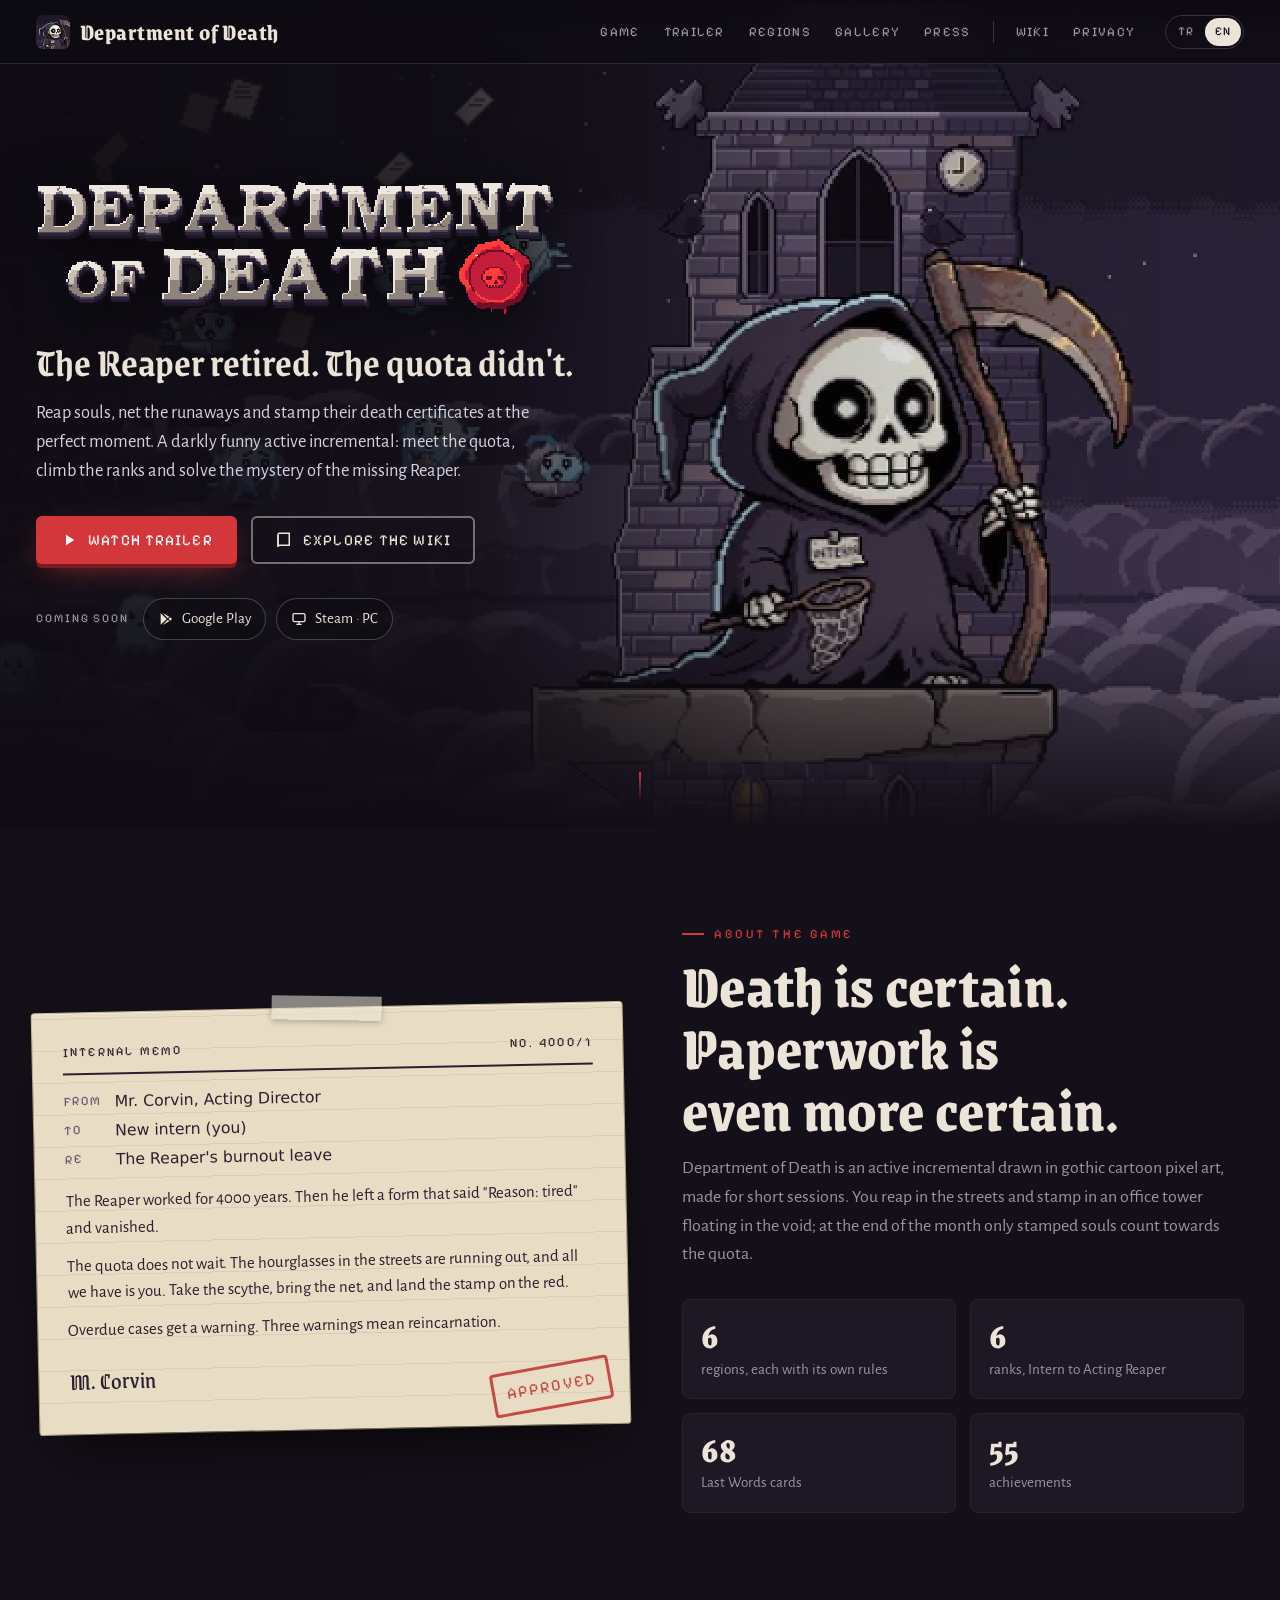
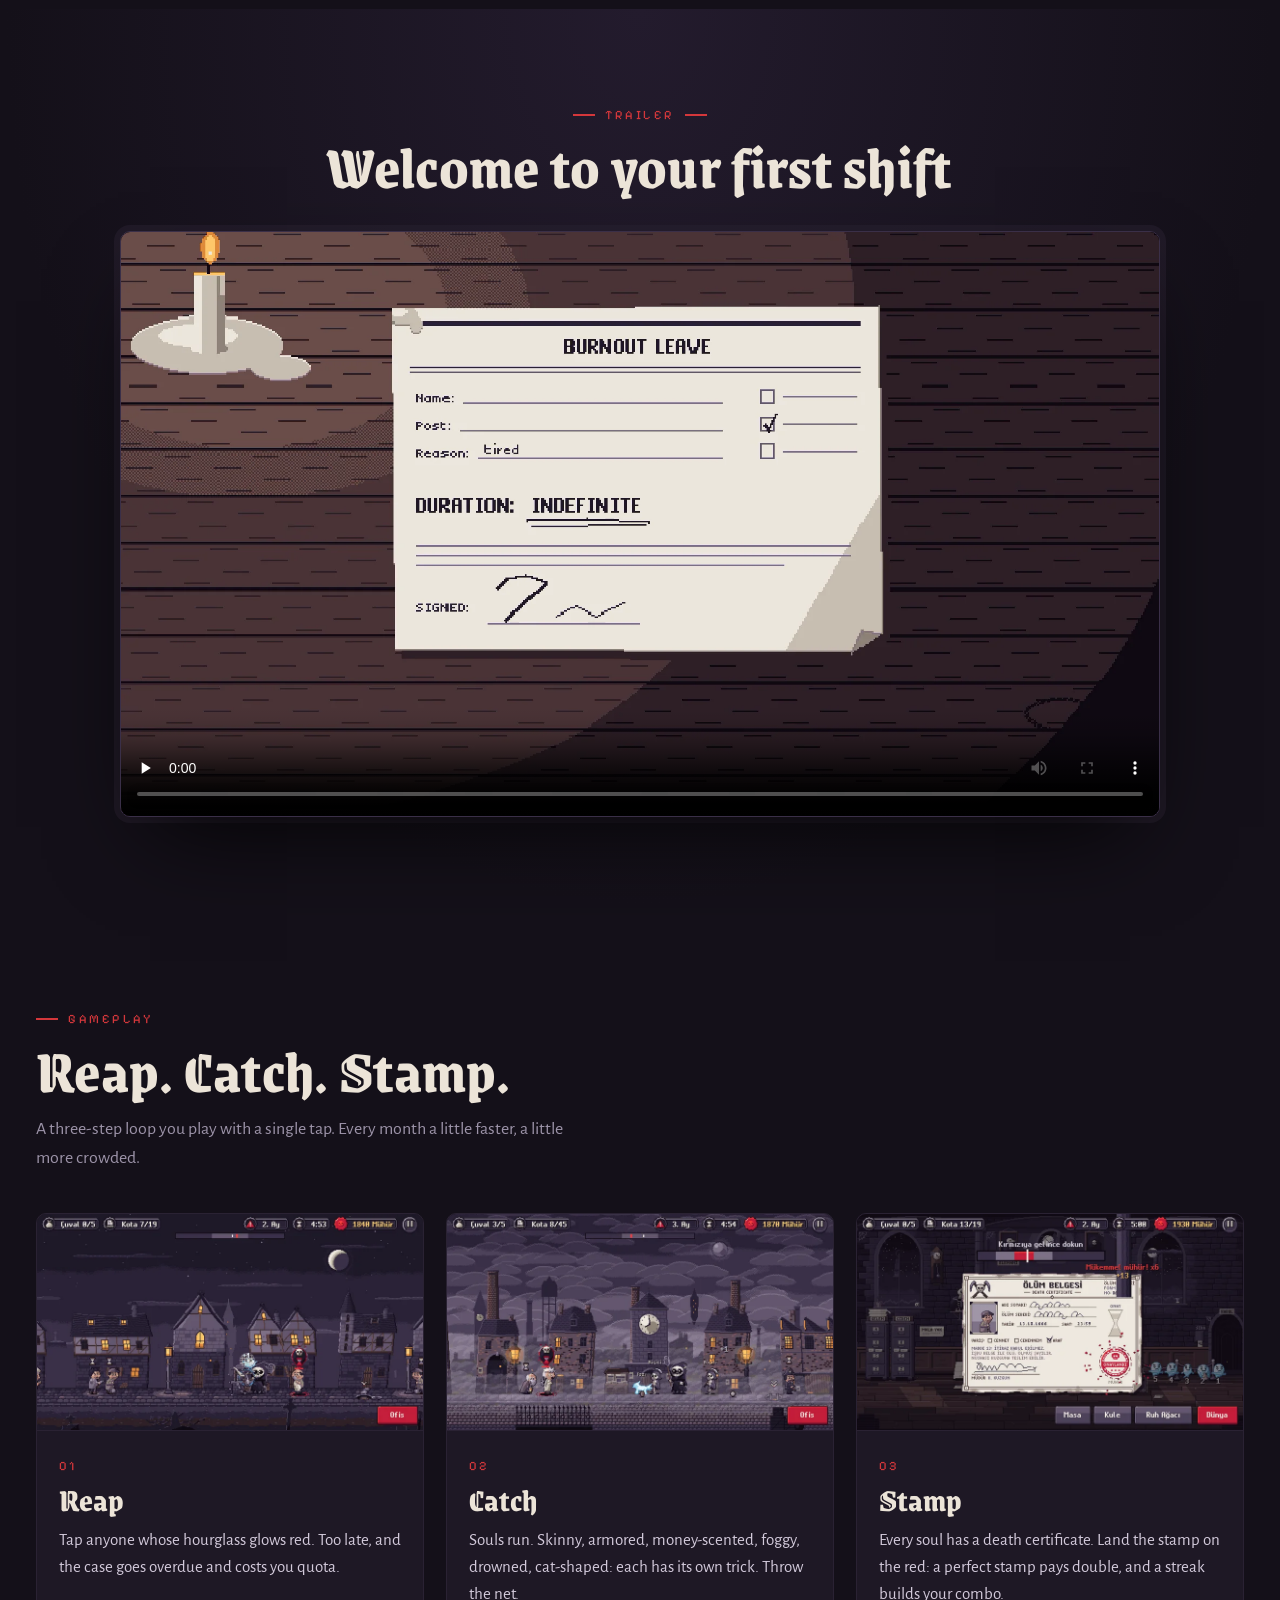
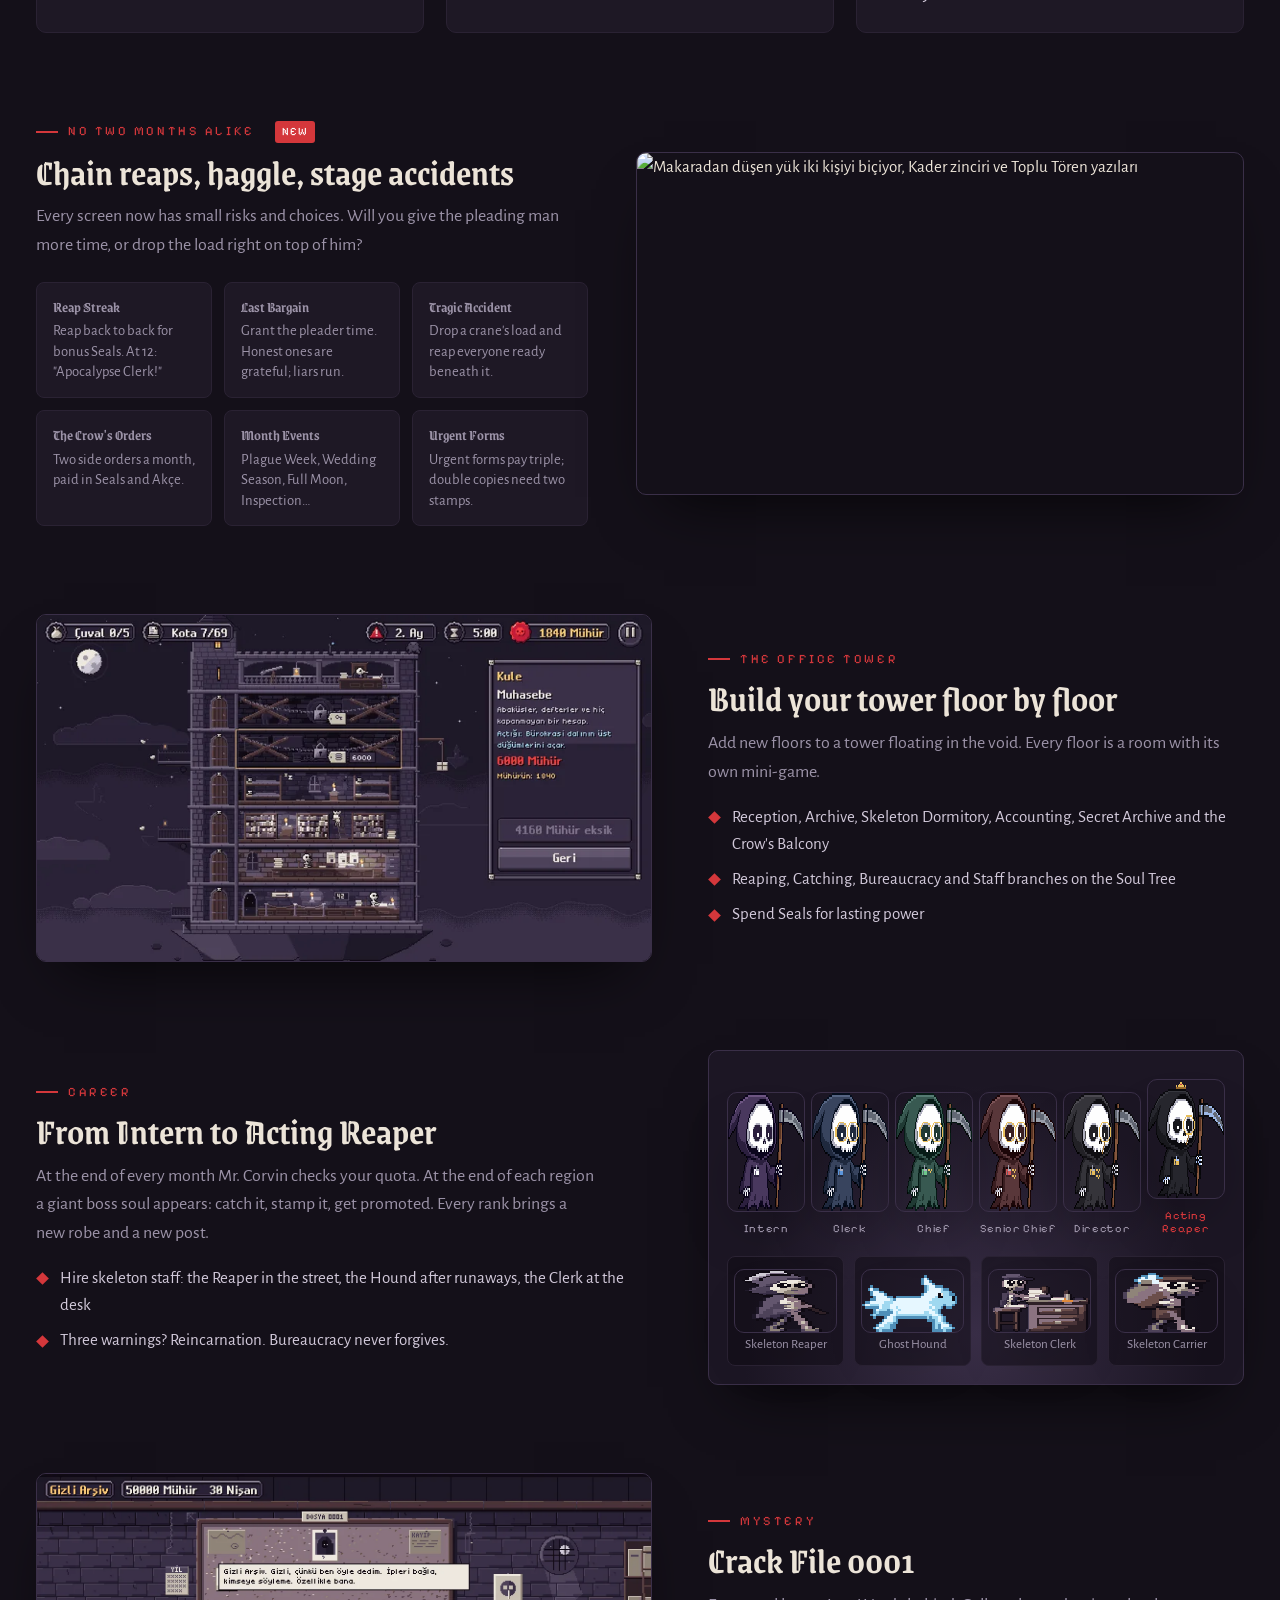
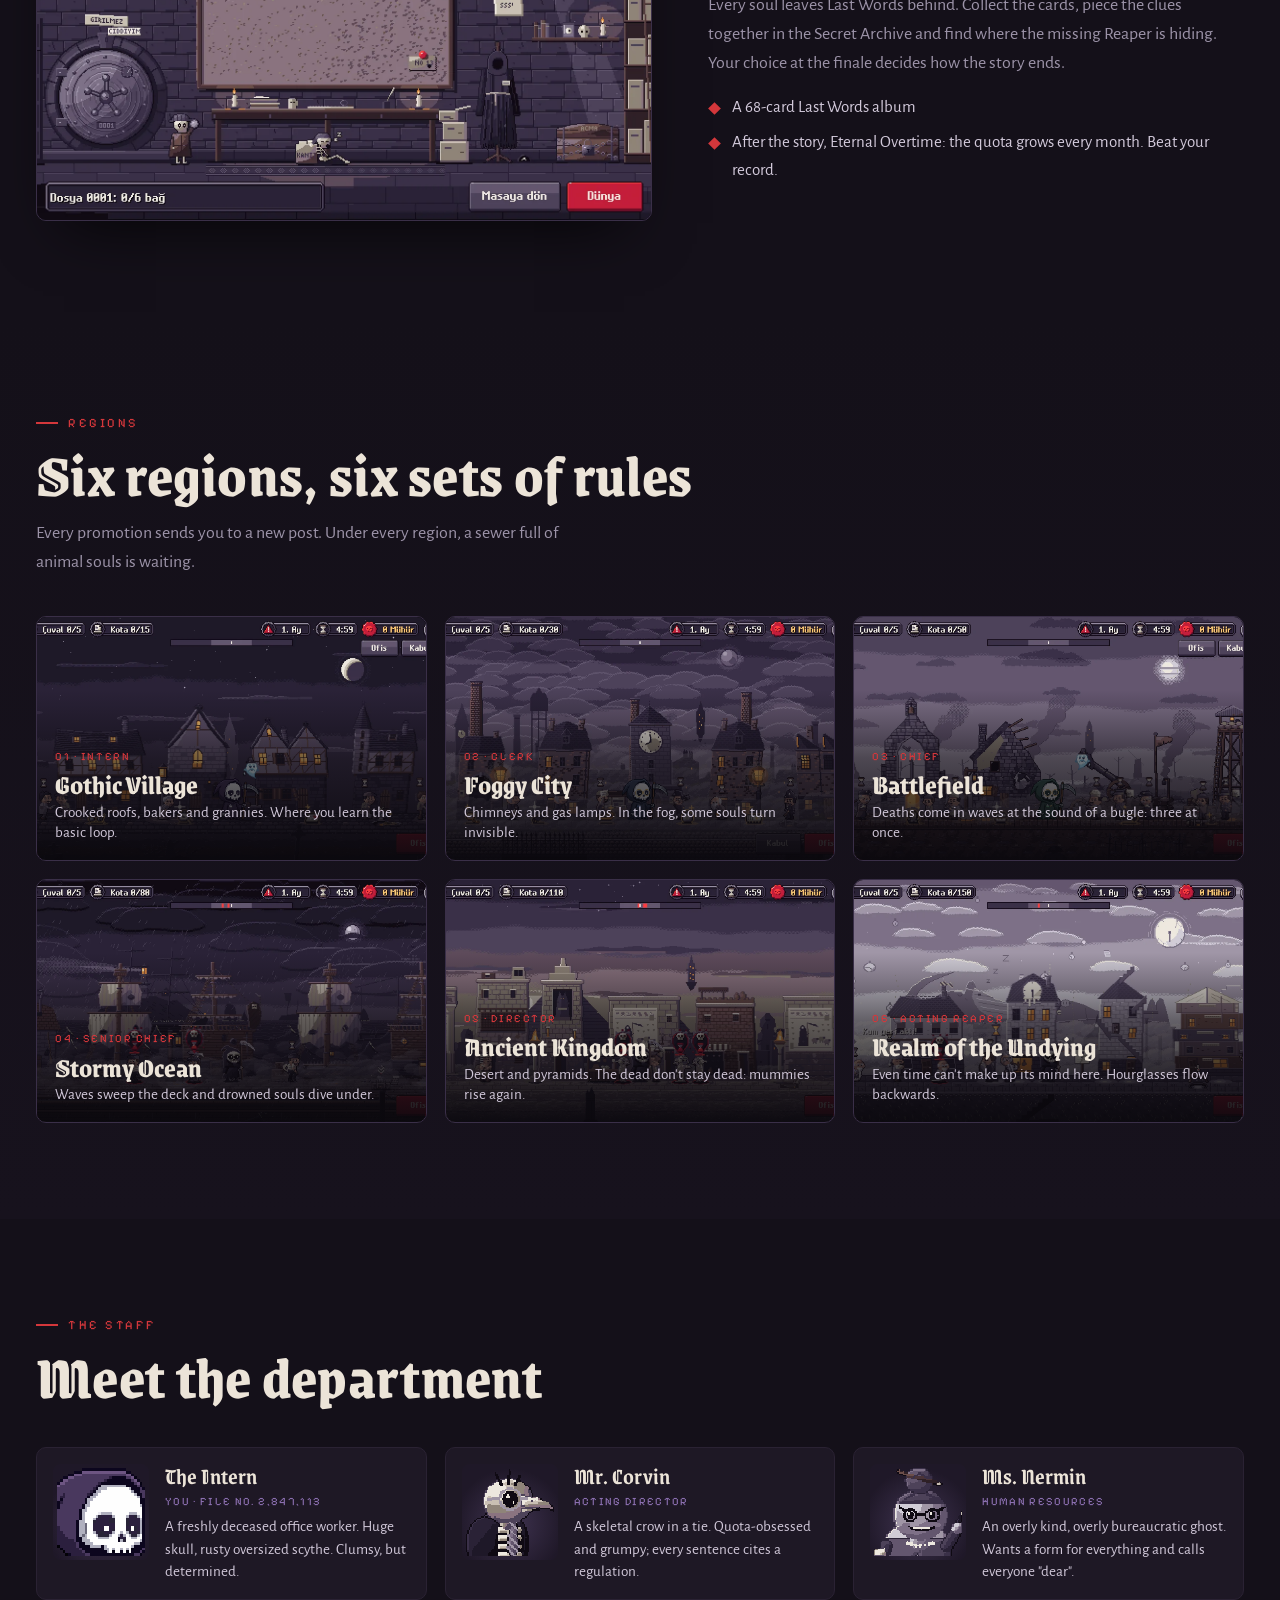
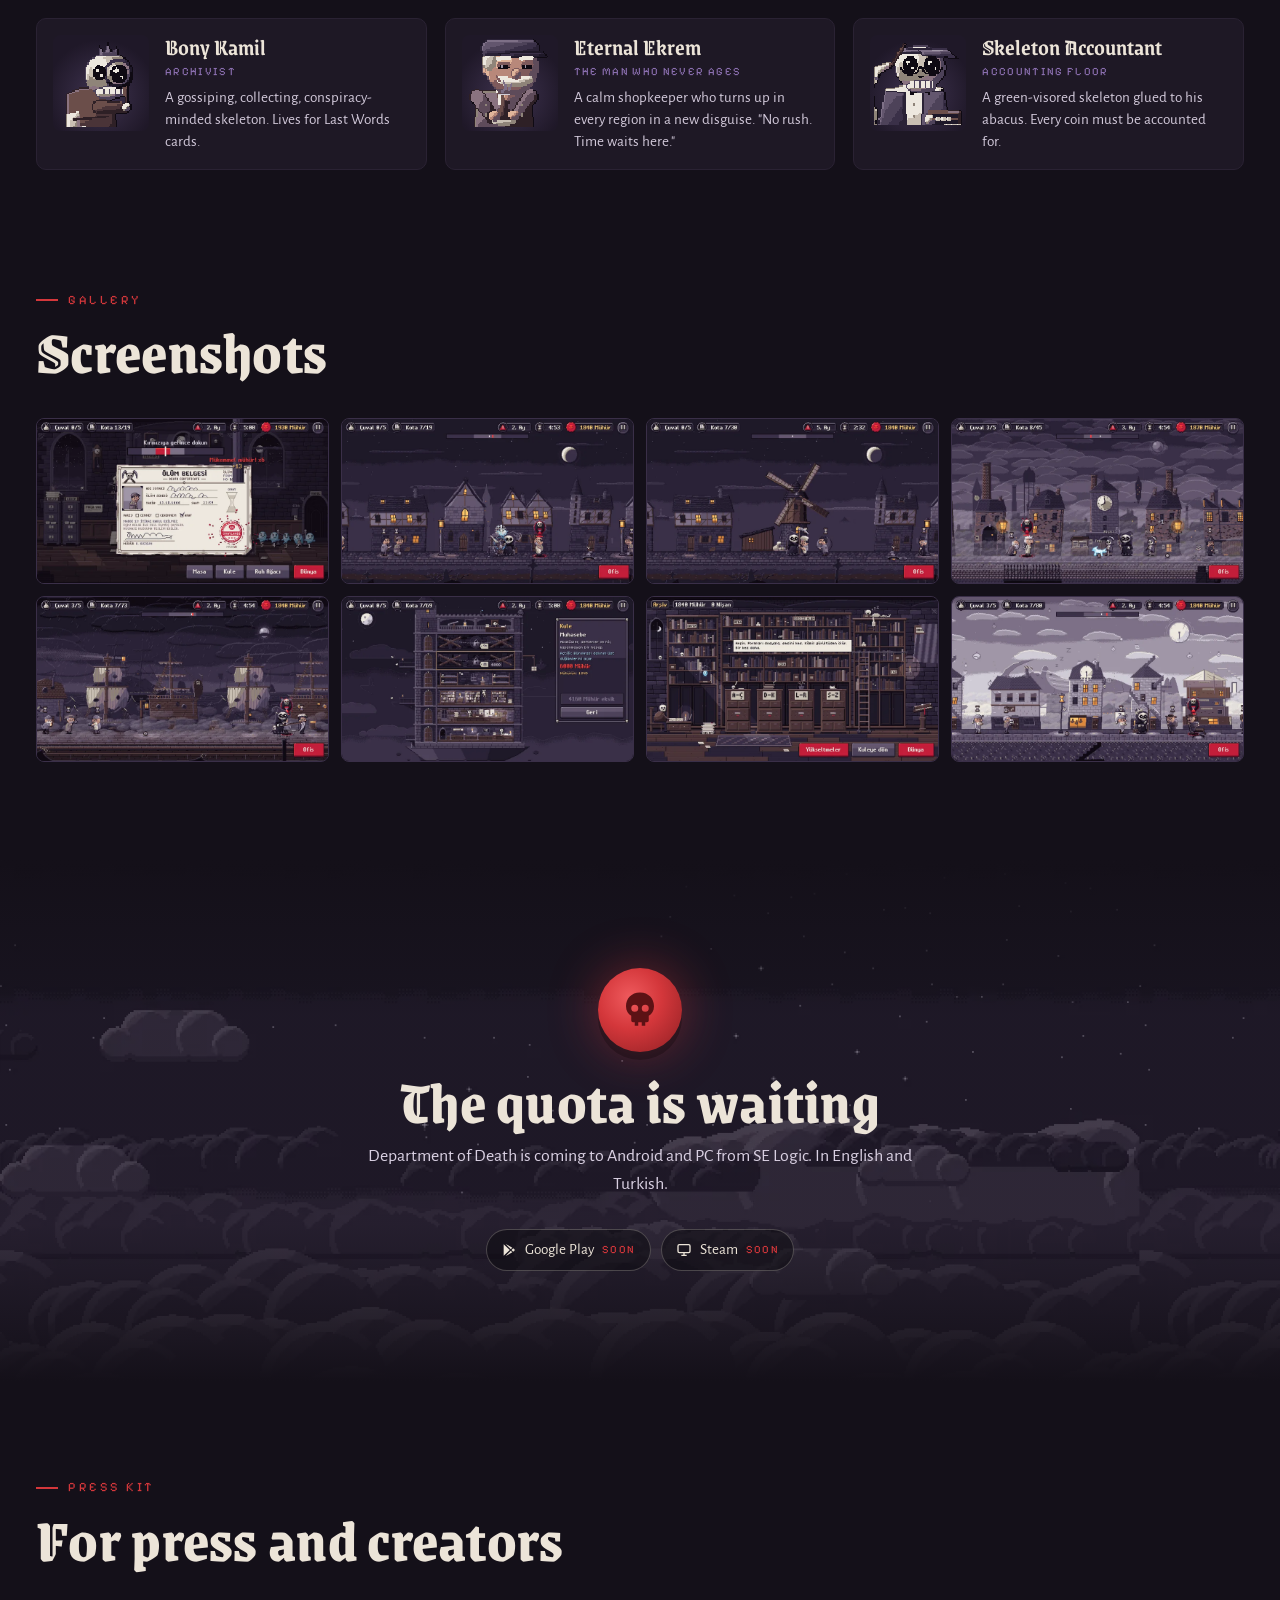
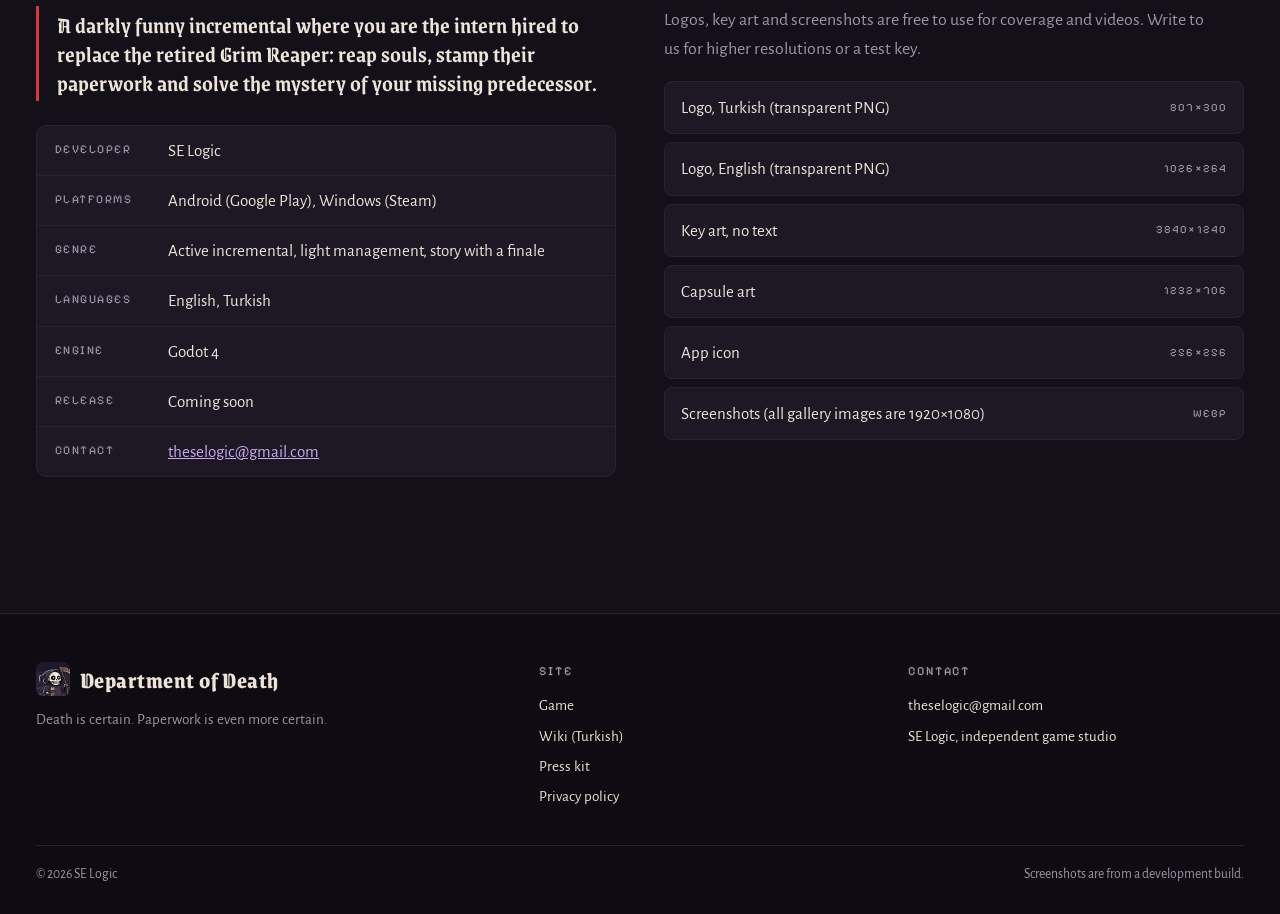
==== commit 6b0ee863: "Add files via upload" ====
--- a/index.html
+++ b/index.html
@@ -180,6 +180,17 @@
 .dl a{display:flex;align-items:center;justify-content:space-between;gap:12px;padding:12px 16px;background:var(--stone);border:1px solid var(--slate);border-radius:8px;color:var(--bone);text-decoration:none}
 .dl a:hover{border-color:var(--seal)}
 .dl a small{font-family:var(--f-pixel);font-size:.7rem;letter-spacing:.1em;color:var(--ash);white-space:nowrap}
+
+/* Yeni mekanikler */
+.mech{display:grid;grid-template-columns:repeat(3,minmax(0,1fr));gap:12px;margin-top:22px}
+@media (max-width:620px){.mech{grid-template-columns:minmax(0,1fr)}}
+.mech div{background:var(--stone);border:1px solid var(--slate);border-radius:8px;padding:14px 16px}
+.mech b{display:block;font-family:var(--f-display);font-weight:600;font-size:1.25rem;line-height:1.1;margin-bottom:4px}
+.mech span{color:var(--ash);font-size:.92rem;line-height:1.4;display:block}
+.mech-row{display:grid;grid-template-columns:minmax(0,1fr) minmax(0,1.1fr);gap:48px;align-items:center;margin-top:88px}
+@media (max-width:900px){.mech-row{grid-template-columns:minmax(0,1fr);gap:24px;margin-top:64px}}
+.mech-row .media img{display:block;width:100%;border-radius:10px;border:1px solid var(--slate-2);box-shadow:0 30px 60px -28px rgba(0,0,0,.8)}
+.badge-new{font-family:var(--f-pixel);font-size:.7rem;letter-spacing:.1em;background:var(--seal);color:#fff;padding:2px 7px;border-radius:3px;margin-left:10px;vertical-align:middle}
 </style>
 </head>
 <body>
@@ -261,7 +272,7 @@
         <div class="stat"><b>6</b><span lang="tr">bölge, her birinin kendi kuralı</span><span lang="en">regions, each with its own rules</span></div>
         <div class="stat"><b>6</b><span lang="tr">rütbe, Stajyer'den Azrail Vekili'ne</span><span lang="en">ranks, Intern to Acting Reaper</span></div>
         <div class="stat"><b>68</b><span lang="tr">Son Söz kartı</span><span lang="en">Last Words cards</span></div>
-        <div class="stat"><b>46</b><span lang="tr">başarım</span><span lang="en">achievements</span></div>
+        <div class="stat"><b>55</b><span lang="tr">başarım</span><span lang="en">achievements</span></div>
       </div>
     </div>
   </div>
@@ -298,6 +309,24 @@
       <article class="step rv"><img src="shots/ss2_t.webp" alt="Ofiste ölüm belgesi ve kırmızı onay mührü" loading="lazy" width="800" height="450">
         <div class="tx"><span class="n">03</span><h3><span lang="tr">Mühürle</span><span lang="en">Stamp</span></h3>
         <p lang="tr">Her ruhun bir ölüm belgesi var. Mührü tam kırmızıya denk getir: mükemmel mühür iki kat öder, seri kombo büyütür.</p><p lang="en">Every soul has a death certificate. Land the stamp on the red: a perfect stamp pays double, and a streak builds your combo.</p></div></article>
+    </div>
+
+    <div class="mech-row rv">
+      <div>
+        <p class="eyebrow"><span lang="tr">Her ay başka bir mesai</span><span lang="en">No two months alike</span><span class="badge-new" lang="tr">YENİ</span><span class="badge-new" lang="en">NEW</span></p>
+        <h3 class="h-lg"><span lang="tr">Seri yap, pazarlık et, kaza düzenle</span><span lang="en">Chain reaps, haggle, stage accidents</span></h3>
+        <p class="sub" lang="tr">Döngüye her ekranda küçük riskler ve seçimler eklendi. Yalvaran adama süre mi vereceksin, yoksa yükü tam üstüne mi düşüreceksin?</p>
+        <p class="sub" lang="en">Every screen now has small risks and choices. Will you give the pleading man more time, or drop the load right on top of him?</p>
+        <div class="mech">
+          <div><b><span lang="tr">Hasat Serisi</span><span lang="en">Reap Streak</span></b><span lang="tr">Art arda biç, ek Mühür kazan. 12'de "Kıyamet Memuru!"</span><span lang="en">Reap back to back for bonus Seals. At 12: "Apocalypse Clerk!"</span></div>
+          <div><b><span lang="tr">Son Pazarlık</span><span lang="en">Last Bargain</span></b><span lang="tr">Yalvarana süre ver. Dürüstse minnettar, yalancıysa kaçar.</span><span lang="en">Grant the pleader time. Honest ones are grateful; liars run.</span></div>
+          <div><b><span lang="tr">Talihsiz Kaza</span><span lang="en">Tragic Accident</span></b><span lang="tr">Makaradaki yükü düşür, altındaki hazır herkesi biç.</span><span lang="en">Drop a crane's load and reap everyone ready beneath it.</span></div>
+          <div><b><span lang="tr">Kuzgunun Emirleri</span><span lang="en">The Crow's Orders</span></b><span lang="tr">Her ay iki yan görev; ödülü Mühür ve Akçe.</span><span lang="en">Two side orders a month, paid in Seals and Akçe.</span></div>
+          <div><b><span lang="tr">Ay Olayları</span><span lang="en">Month Events</span></b><span lang="tr">Veba Haftası, Düğün Sezonu, Dolunay, Müfettiş Denetimi…</span><span lang="en">Plague Week, Wedding Season, Full Moon, Inspection…</span></div>
+          <div><b><span lang="tr">Acil Formlar</span><span lang="en">Urgent Forms</span></b><span lang="tr">Acil form üç kat öder; çift nüshada iki kez mühür bas.</span><span lang="en">Urgent forms pay triple; double copies need two stamps.</span></div>
+        </div>
+      </div>
+      <div class="media"><img src="img/93_fun_crane_landed.webp" alt="Makaradan düşen yük iki kişiyi biçiyor, Kader zinciri ve Toplu Tören yazıları" loading="lazy" width="1280" height="720"></div>
     </div>
 
     <div class="feat rv">
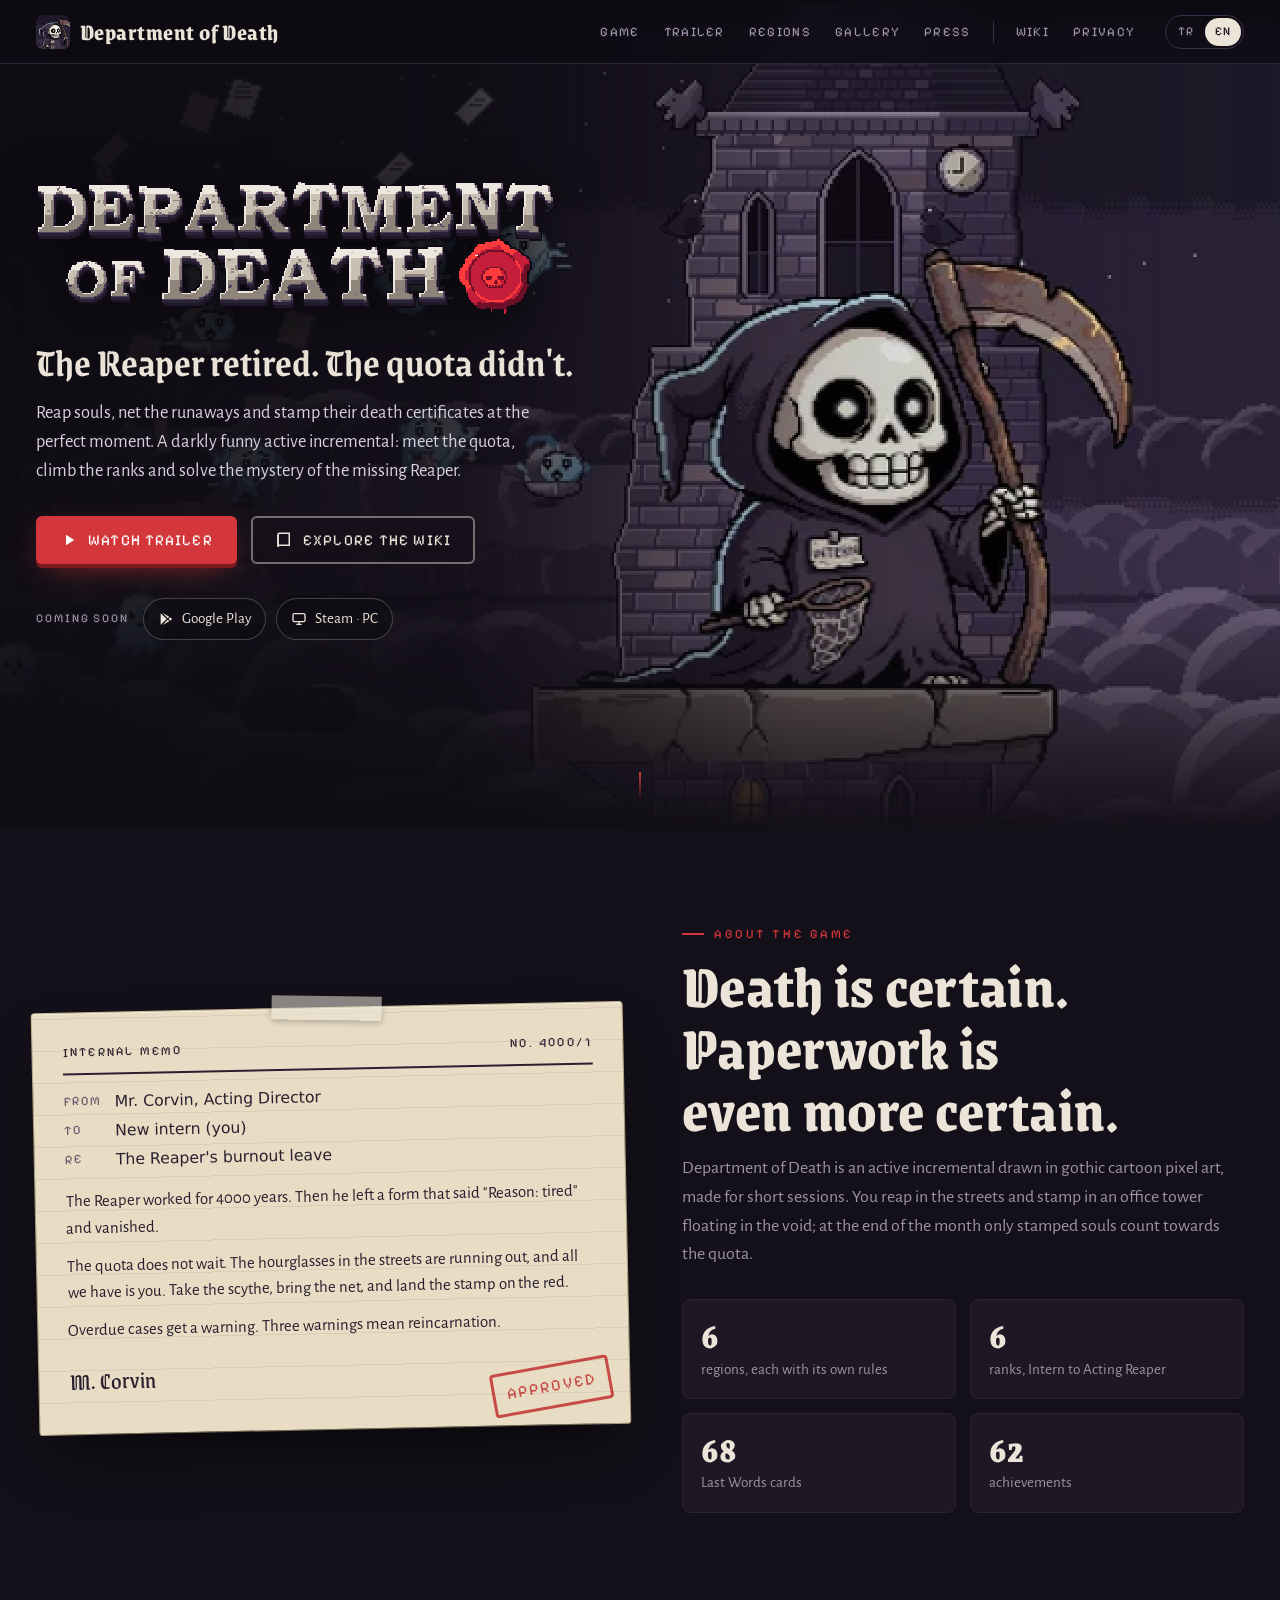
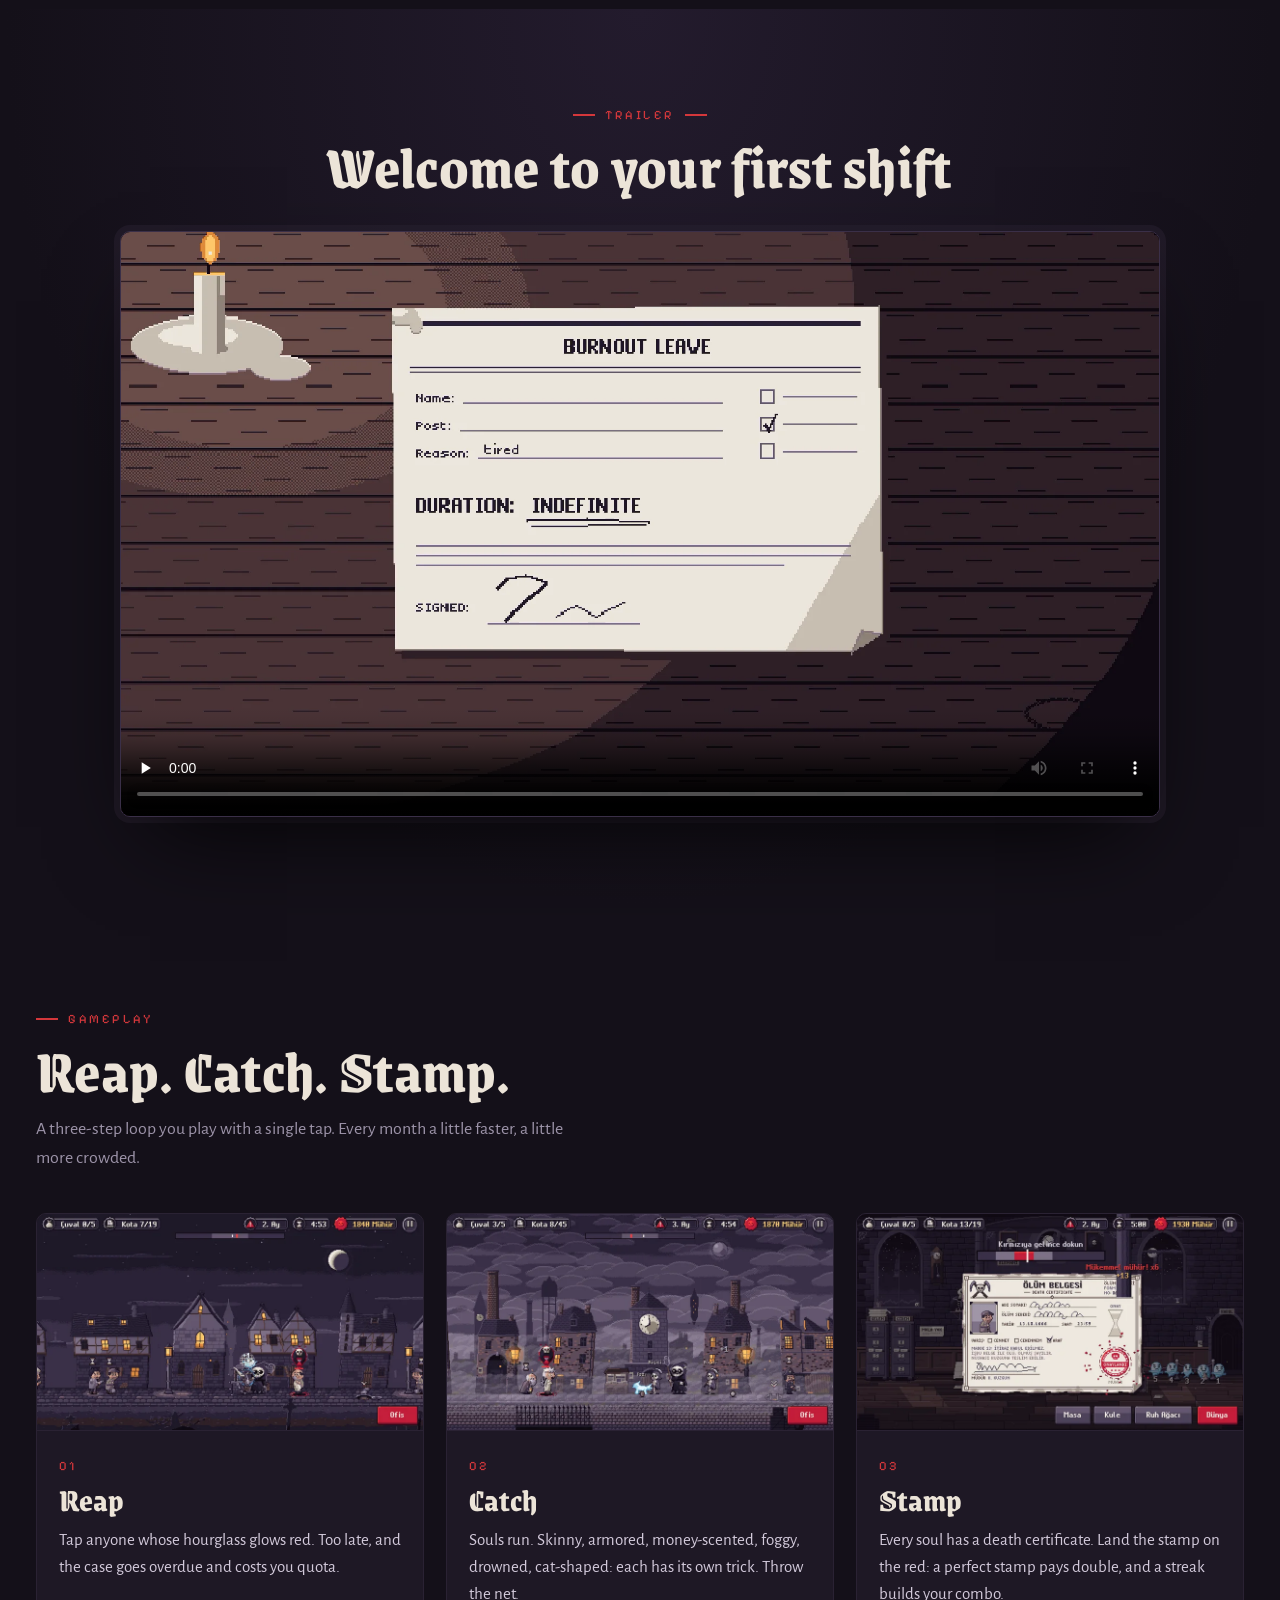
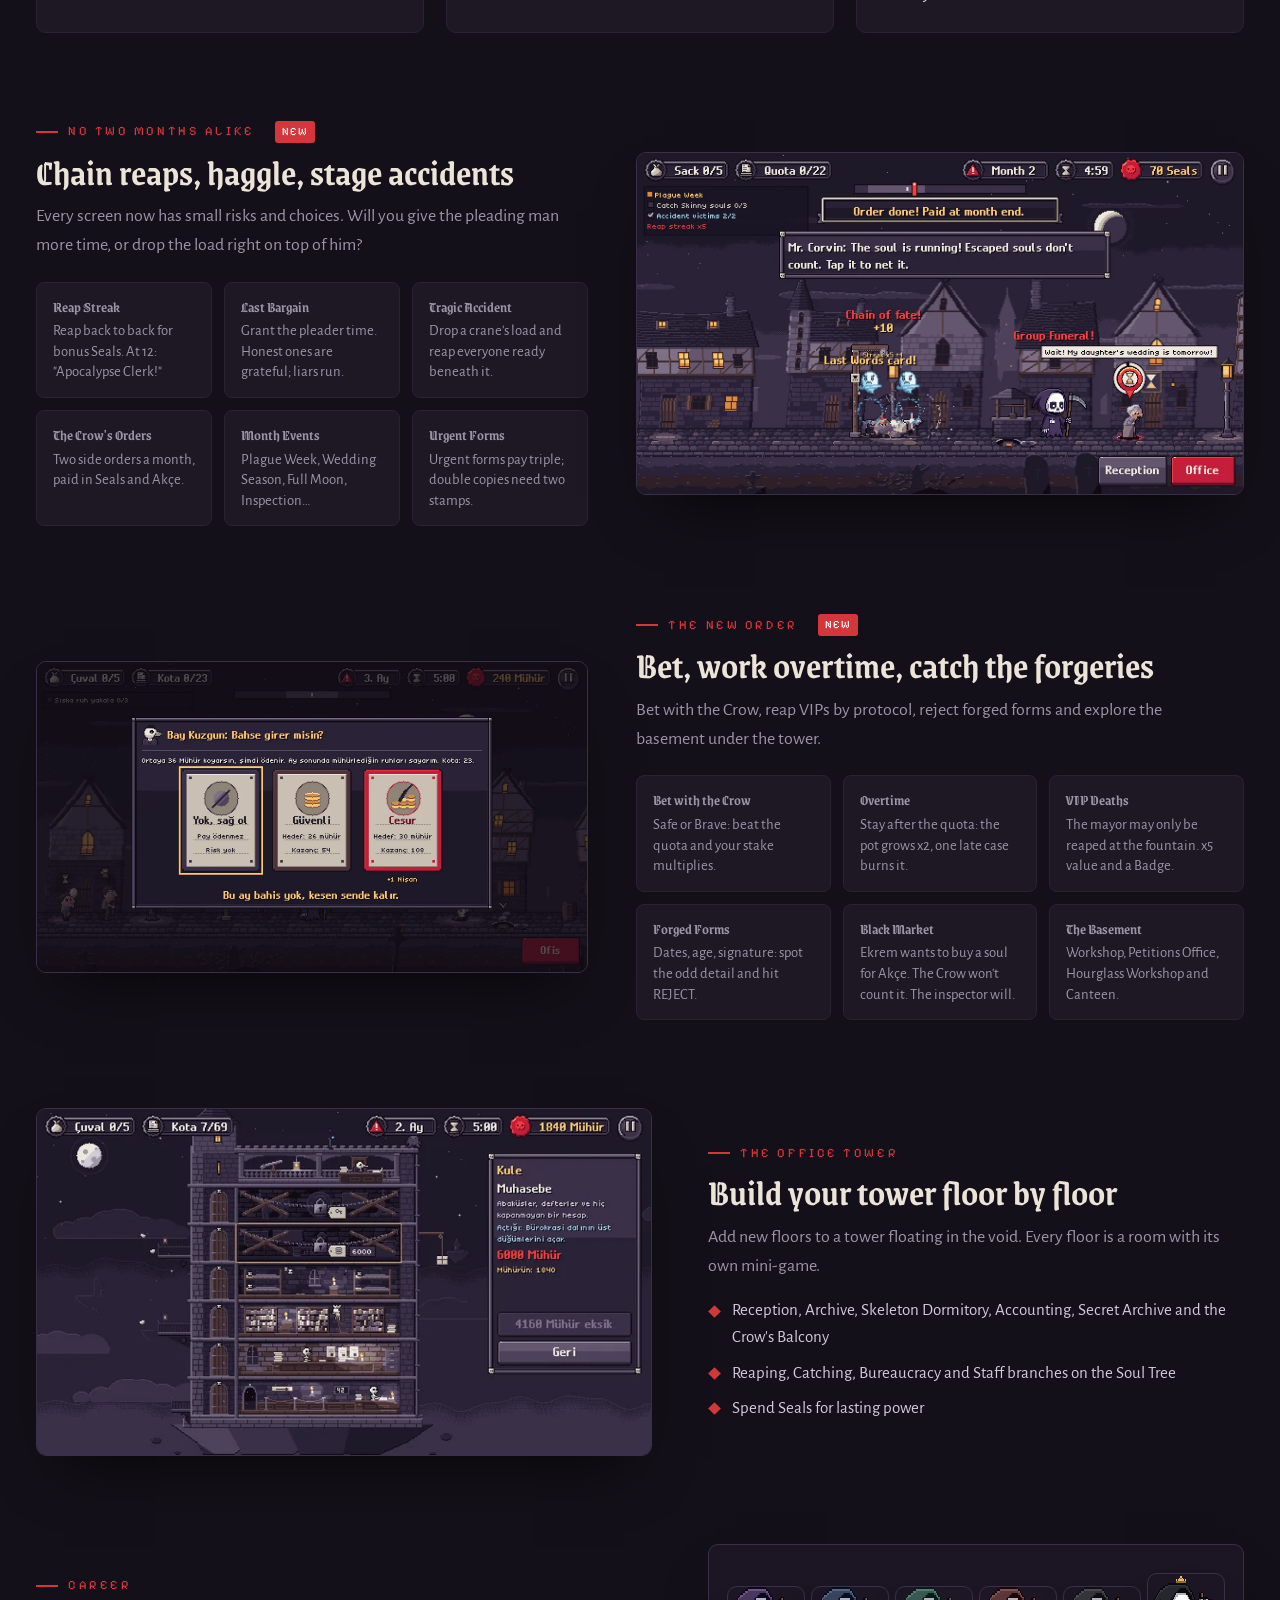
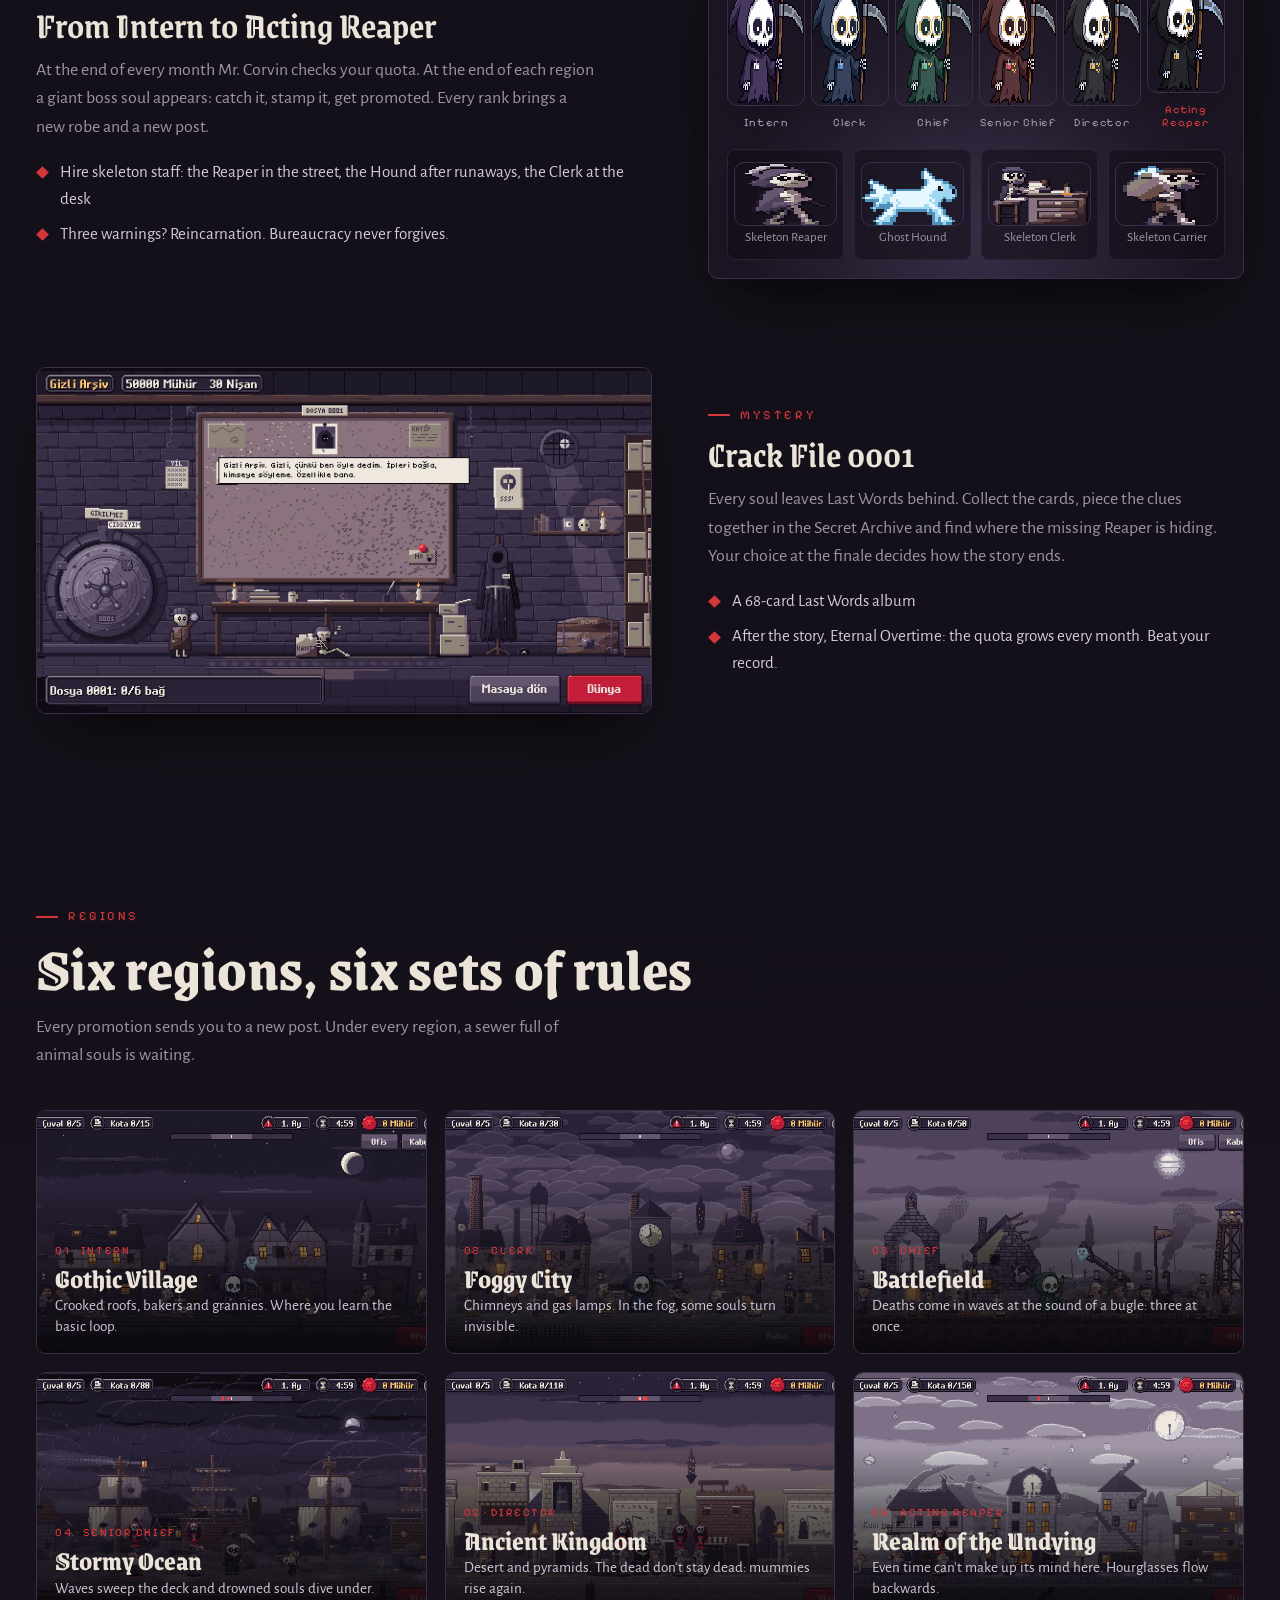
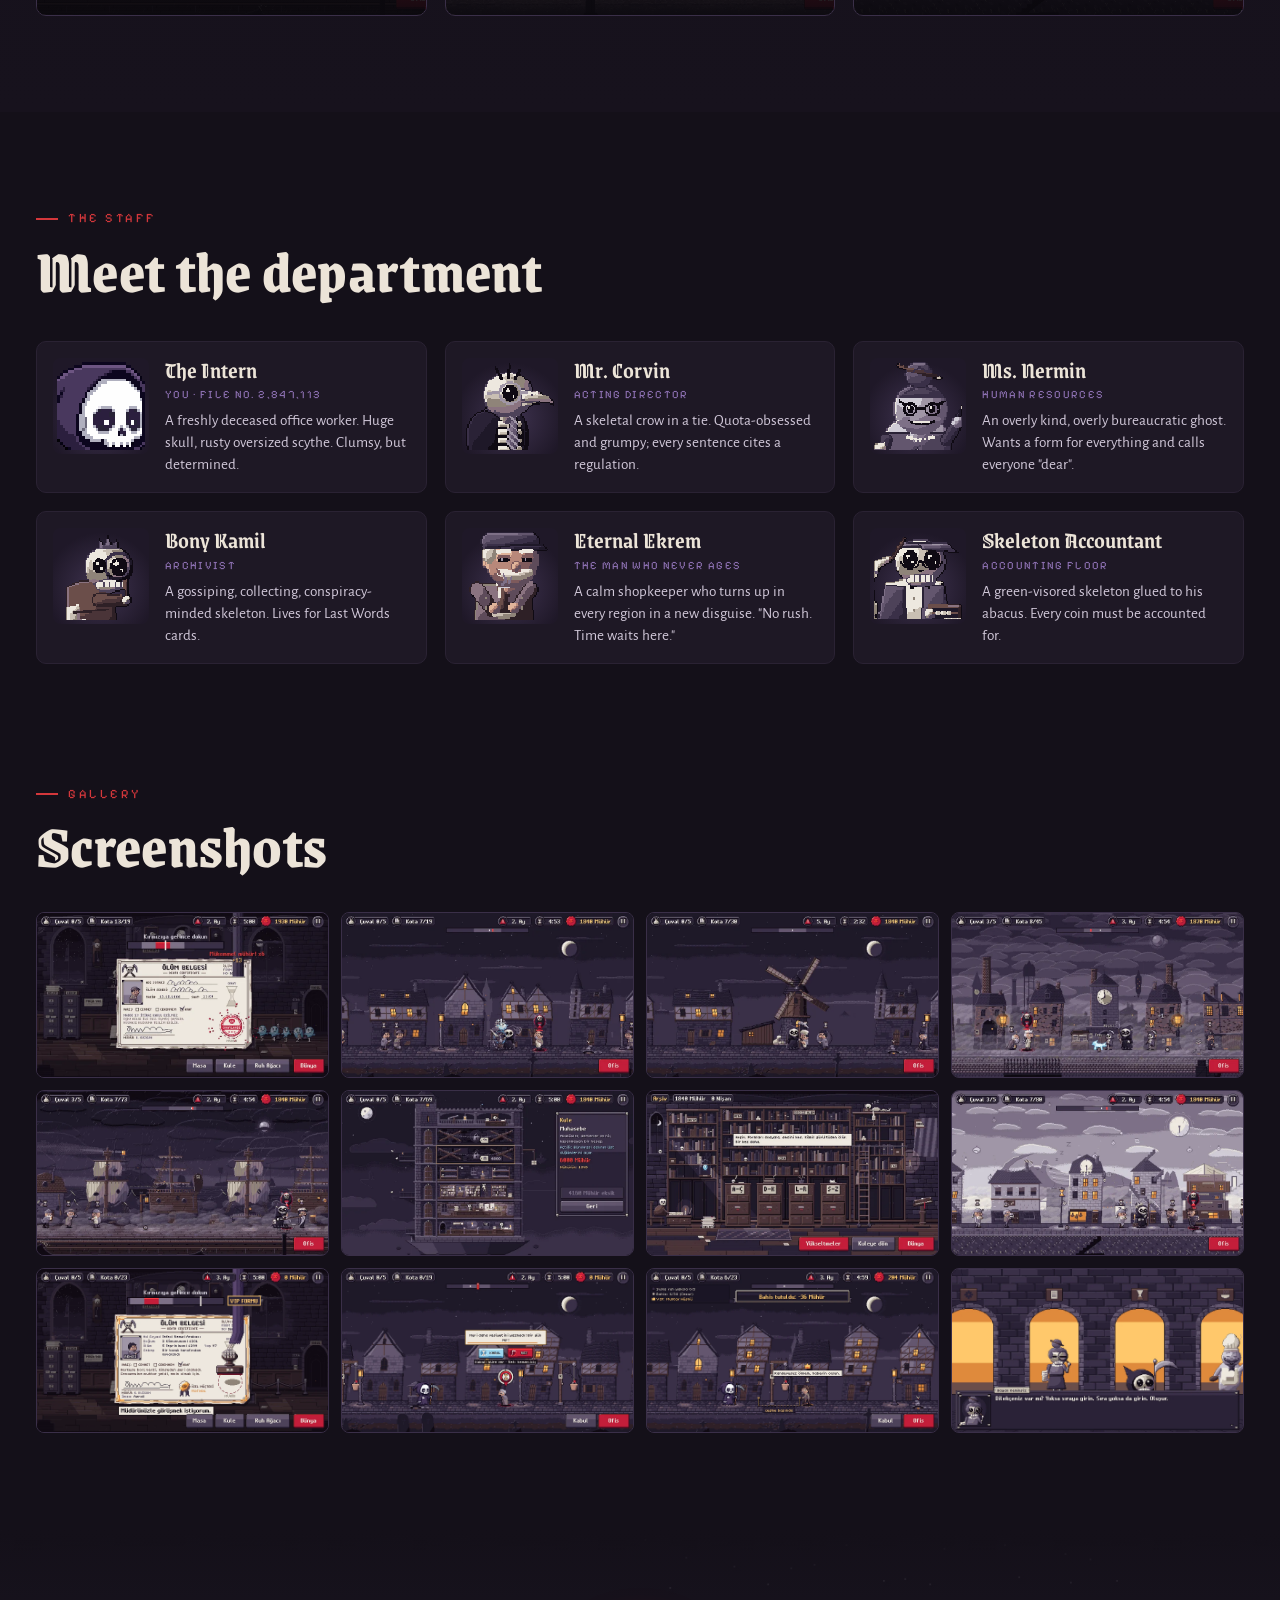
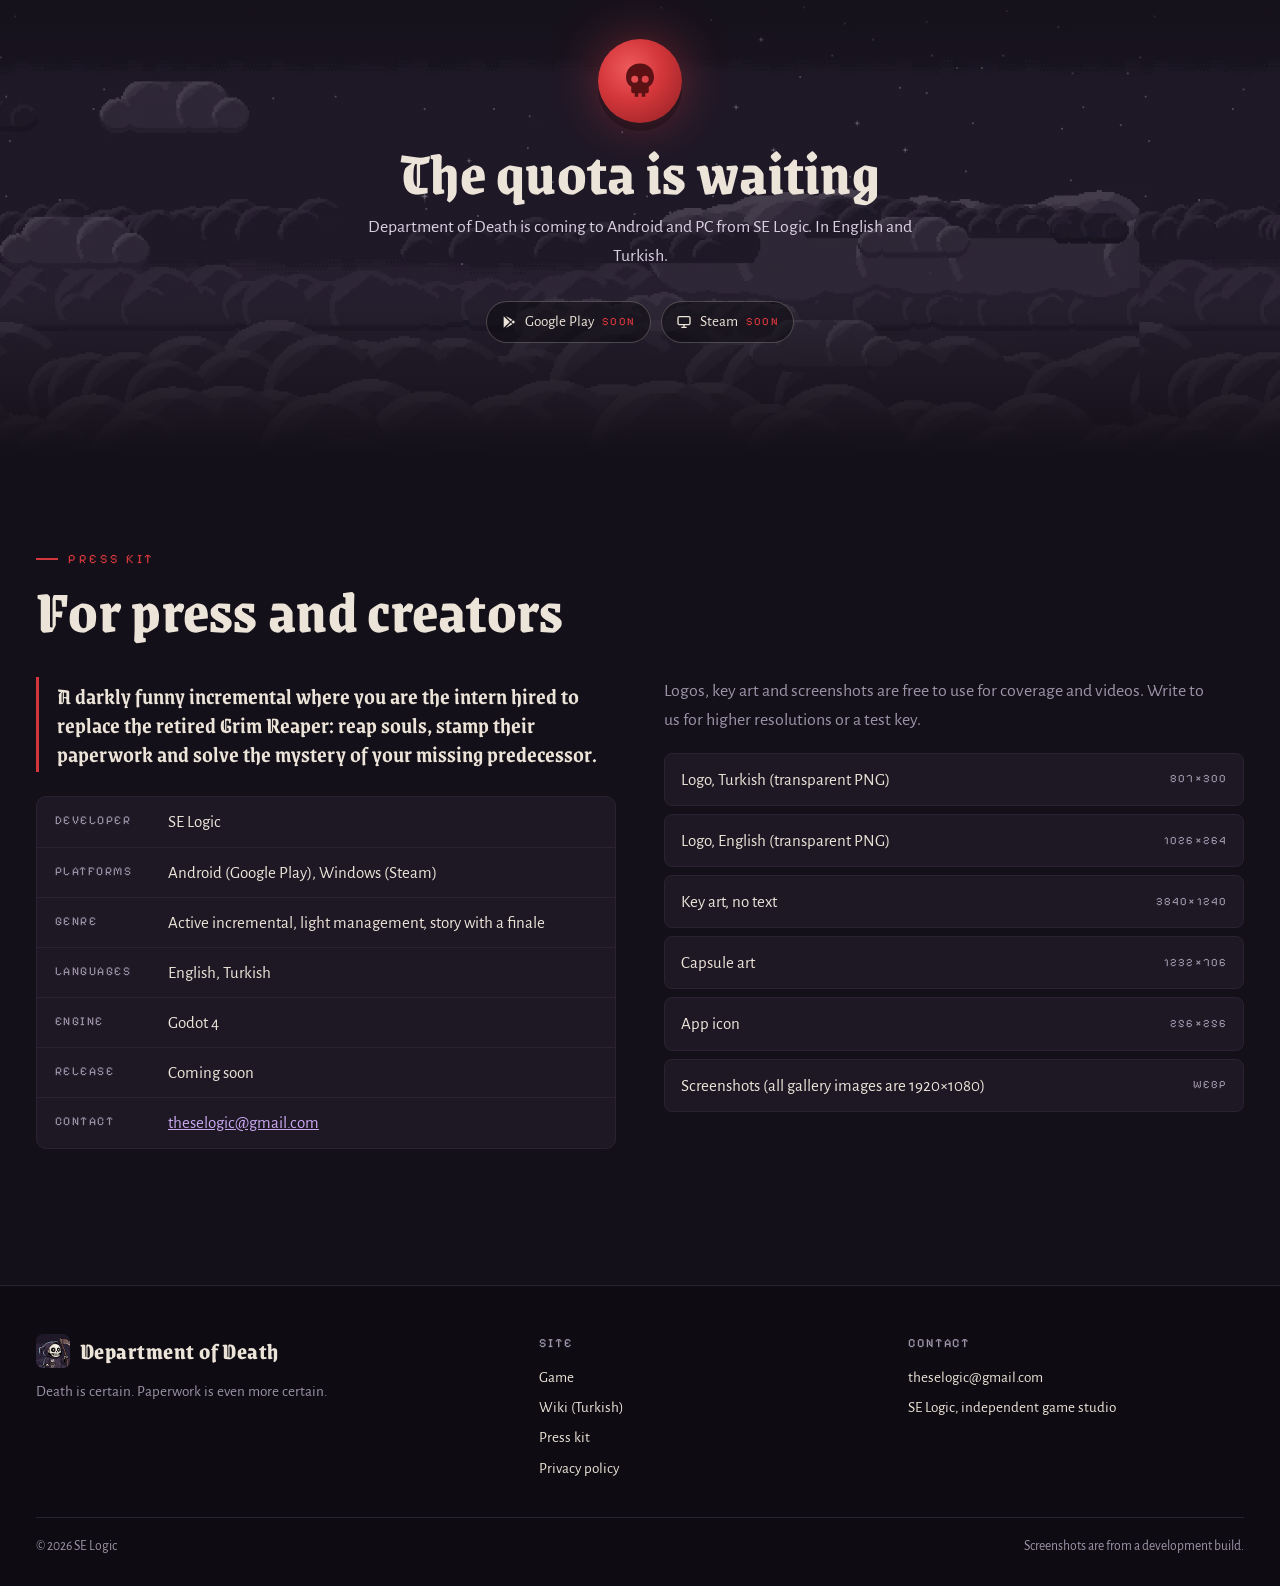
==== commit cdae878d: "Add files via upload" ====
--- a/index.html
+++ b/index.html
@@ -189,6 +189,8 @@
 .mech span{color:var(--ash);font-size:.92rem;line-height:1.4;display:block}
 .mech-row{display:grid;grid-template-columns:minmax(0,1fr) minmax(0,1.1fr);gap:48px;align-items:center;margin-top:88px}
 @media (max-width:900px){.mech-row{grid-template-columns:minmax(0,1fr);gap:24px;margin-top:64px}}
+.mech-row.flip .media{order:-1}
+@media (max-width:900px){.mech-row.flip .media{order:0}}
 .mech-row .media img{display:block;width:100%;border-radius:10px;border:1px solid var(--slate-2);box-shadow:0 30px 60px -28px rgba(0,0,0,.8)}
 .badge-new{font-family:var(--f-pixel);font-size:.7rem;letter-spacing:.1em;background:var(--seal);color:#fff;padding:2px 7px;border-radius:3px;margin-left:10px;vertical-align:middle}
 </style>
@@ -272,7 +274,7 @@
         <div class="stat"><b>6</b><span lang="tr">bölge, her birinin kendi kuralı</span><span lang="en">regions, each with its own rules</span></div>
         <div class="stat"><b>6</b><span lang="tr">rütbe, Stajyer'den Azrail Vekili'ne</span><span lang="en">ranks, Intern to Acting Reaper</span></div>
         <div class="stat"><b>68</b><span lang="tr">Son Söz kartı</span><span lang="en">Last Words cards</span></div>
-        <div class="stat"><b>55</b><span lang="tr">başarım</span><span lang="en">achievements</span></div>
+        <div class="stat"><b>62</b><span lang="tr">başarım</span><span lang="en">achievements</span></div>
       </div>
     </div>
   </div>
@@ -327,6 +329,24 @@
         </div>
       </div>
       <div class="media"><img src="img/93_fun_crane_landed.webp" alt="Makaradan düşen yük iki kişiyi biçiyor, Kader zinciri ve Toplu Tören yazıları" loading="lazy" width="1280" height="720"></div>
+    </div>
+
+    <div class="mech-row flip rv">
+      <div class="media"><img src="img/n2/95_aylik_bet_card.webp" alt="Bay Kuzgun'un bahis kartları: Yok sağ ol, Güvenli, Cesur" loading="lazy" width="1280" height="720"></div>
+      <div>
+        <p class="eyebrow"><span lang="tr">Yeni Düzen</span><span lang="en">The New Order</span><span class="badge-new" lang="tr">YENİ</span><span class="badge-new" lang="en">NEW</span></p>
+        <h3 class="h-lg"><span lang="tr">Bahse gir, mesaiye kal, sahteyi yakala</span><span lang="en">Bet, work overtime, catch the forgeries</span></h3>
+        <p class="sub" lang="tr">Kuzgunla bahse gir, VIP'leri protokole uygun biç, sahte formları reddet ve kulenin altındaki bodrumu keşfet.</p>
+        <p class="sub" lang="en">Bet with the Crow, reap VIPs by protocol, reject forged forms and explore the basement under the tower.</p>
+        <div class="mech">
+          <div><b><span lang="tr">Kuzgunla Bahis</span><span lang="en">Bet with the Crow</span></b><span lang="tr">Güvenli ya da Cesur: kotayı aşarsan payın katlanır.</span><span lang="en">Safe or Brave: beat the quota and your stake multiplies.</span></div>
+          <div><b><span lang="tr">Fazla Mesai</span><span lang="en">Overtime</span></b><span lang="tr">Kota dolunca kal: kasa x2 büyür, tek gecikme hepsini yakar.</span><span lang="en">Stay after the quota: the pot grows x2, one late case burns it.</span></div>
+          <div><b><span lang="tr">VIP Ölümü</span><span lang="en">VIP Deaths</span></b><span lang="tr">Muhtar yalnızca çeşme başında biçilir. Ödül x5 ve bir Nişan.</span><span lang="en">The mayor may only be reaped at the fountain. x5 value and a Badge.</span></div>
+          <div><b><span lang="tr">Sahte Formlar</span><span lang="en">Forged Forms</span></b><span lang="tr">Tarih, yaş, imza: tutmayan ayrıntıyı bul, RET'e bas.</span><span lang="en">Dates, age, signature: spot the odd detail and hit REJECT.</span></div>
+          <div><b><span lang="tr">Karaborsa</span><span lang="en">Black Market</span></b><span lang="tr">Ekrem ruhu Akçe'ye almak istiyor. Kuzgun saymaz… müfettiş sayar.</span><span lang="en">Ekrem wants to buy a soul for Akçe. The Crow won't count it. The inspector will.</span></div>
+          <div><b><span lang="tr">Bodrum</span><span lang="en">The Basement</span></b><span lang="tr">Atölye, Dilekçe Bürosu, Kum Saati Atölyesi ve Kantin.</span><span lang="en">Workshop, Petitions Office, Hourglass Workshop and Canteen.</span></div>
+        </div>
+      </div>
     </div>
 
     <div class="feat rv">
@@ -438,6 +458,10 @@
       <a href="shots/ss5.webp" data-lb><img src="shots/ss5_t.webp" alt="Ofis kulesi ve kat inşası" loading="lazy"></a>
       <a href="shots/ss7.webp" data-lb><img src="shots/ss7_t.webp" alt="Arşiv odası: dosyaları çekmecelere ayırma" loading="lazy"></a>
       <a href="shots/ss8.webp" data-lb><img src="shots/ss8_t.webp" alt="Soluk ve sisli Ölmeyenlerin Diyarı" loading="lazy"></a>
+      <a href="img/n2/95_ofis_cert_vip.webp" data-lb><img src="img/n2/95_ofis_cert_vip.webp" alt="Altın kenarlı VIP ölüm belgesi" loading="lazy"></a>
+      <a href="img/n2/96_katlar_plea_buttons.webp" data-lb><img src="img/n2/96_katlar_plea_buttons.webp" alt="Yalvaran kadın ve KABUL, RET düğmeleri" loading="lazy"></a>
+      <a href="img/n2/95_aylik_vip_street_place.webp" data-lb><img src="img/n2/95_aylik_vip_street_place.webp" alt="Sokakta VIP ve çeşme başı bölgesi" loading="lazy"></a>
+      <a href="img/n2/99_hikaye_bodrum_05.webp" data-lb><img src="img/n2/99_hikaye_bodrum_05.webp" alt="Bodrumdaki dört oda ve Bayan Kemiksiz" loading="lazy"></a>
     </div>
   </div>
 </section>
